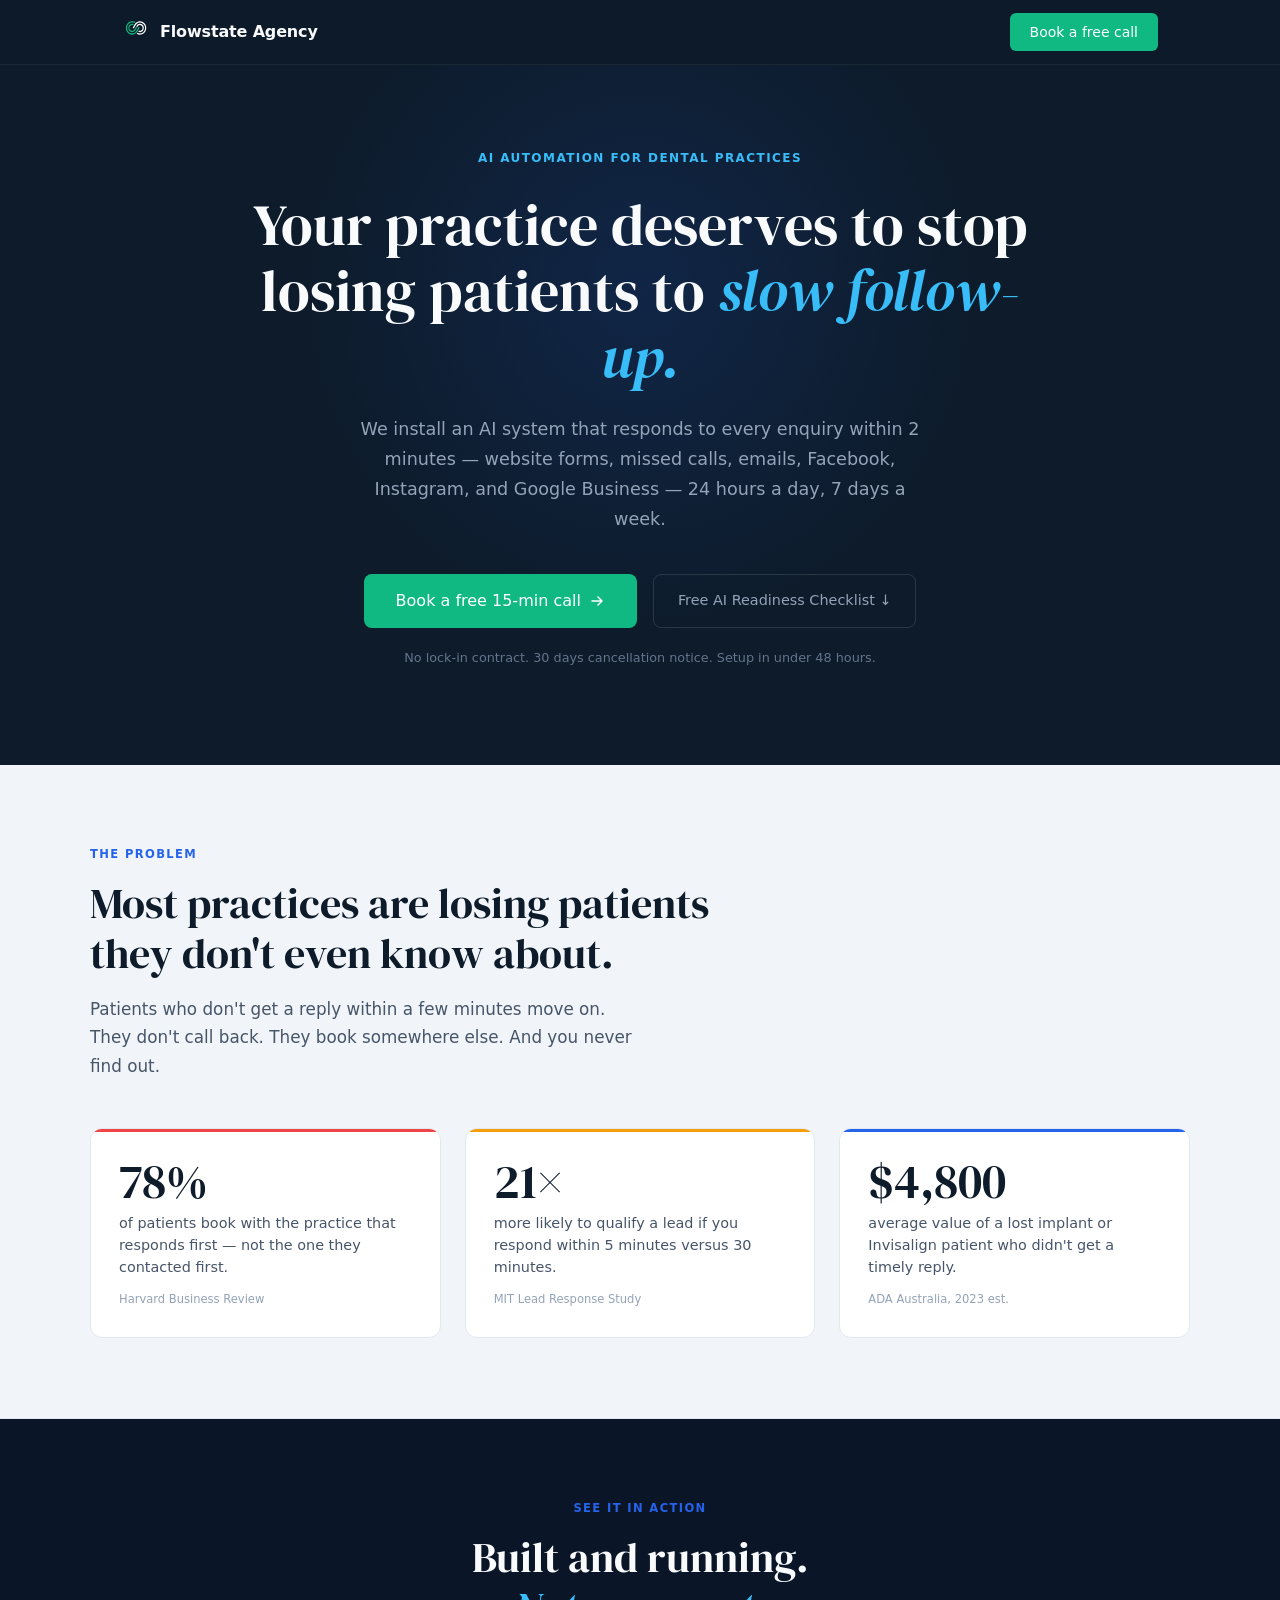
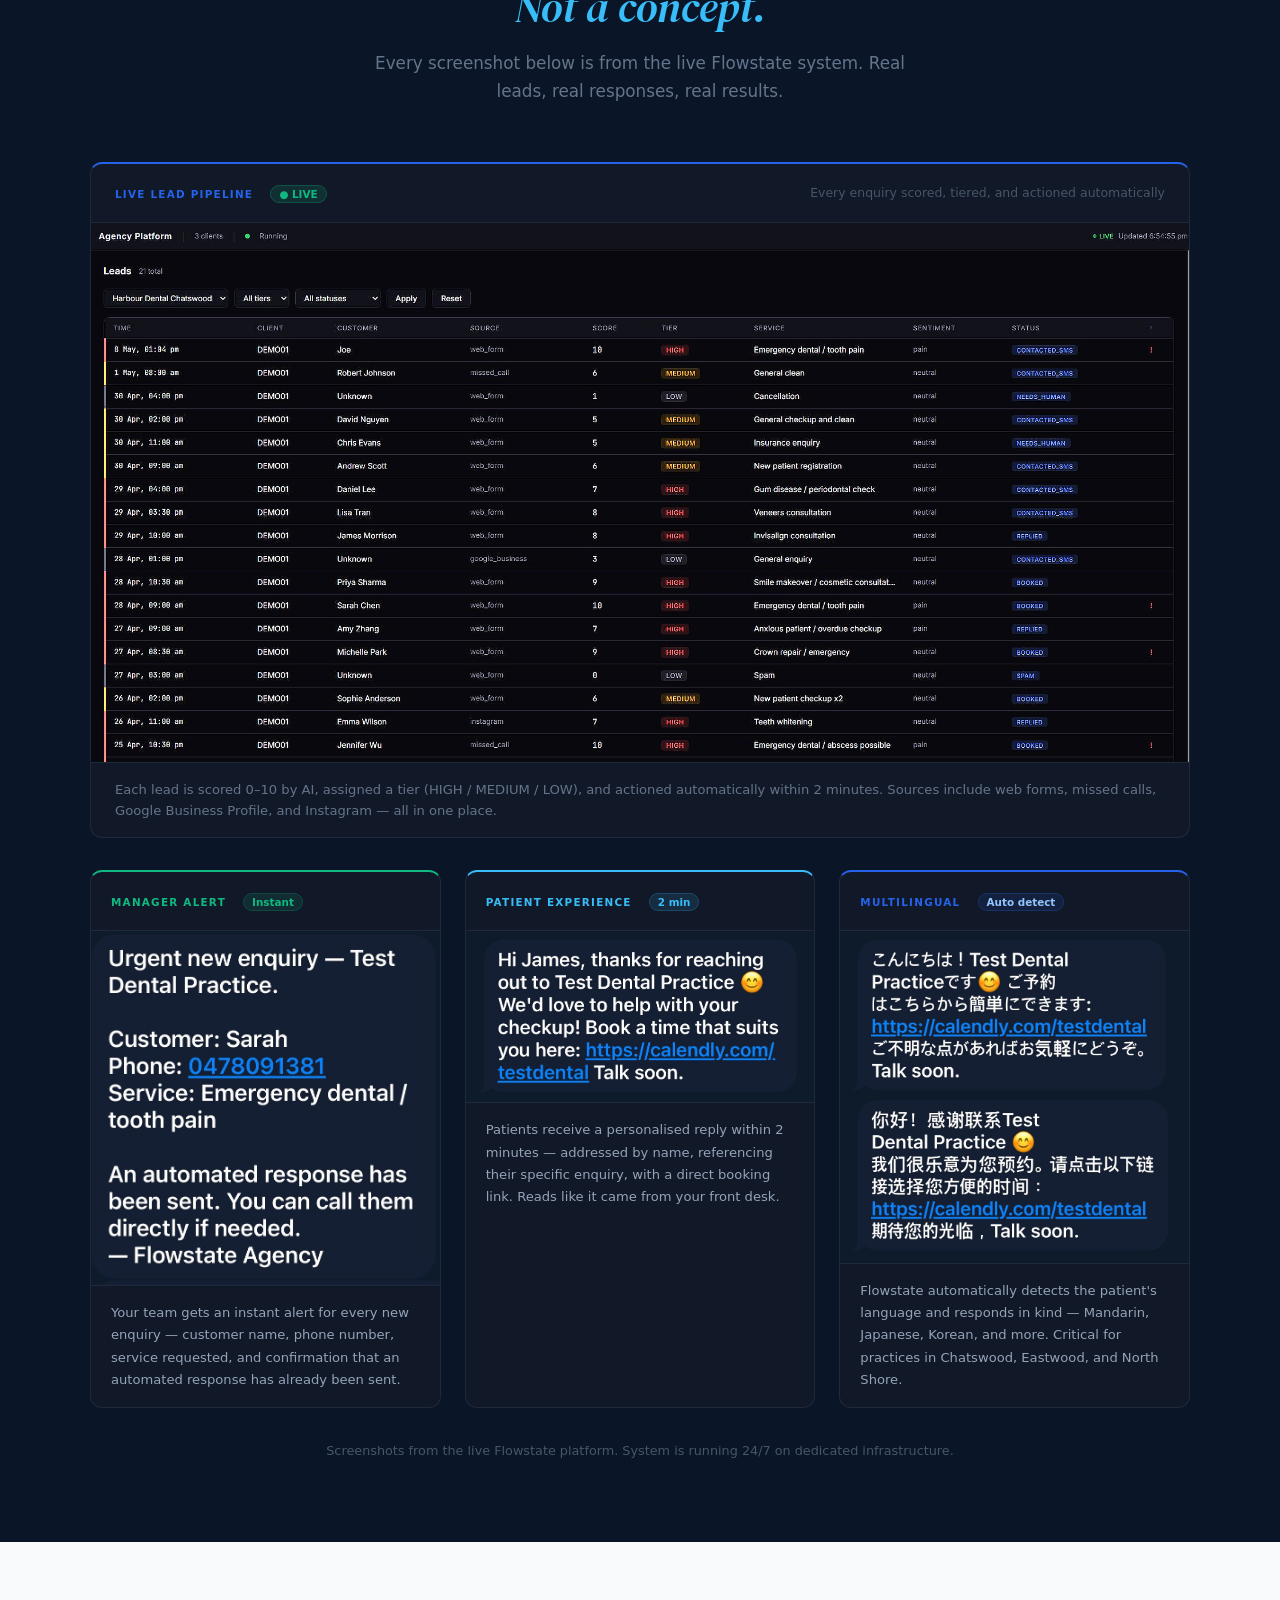
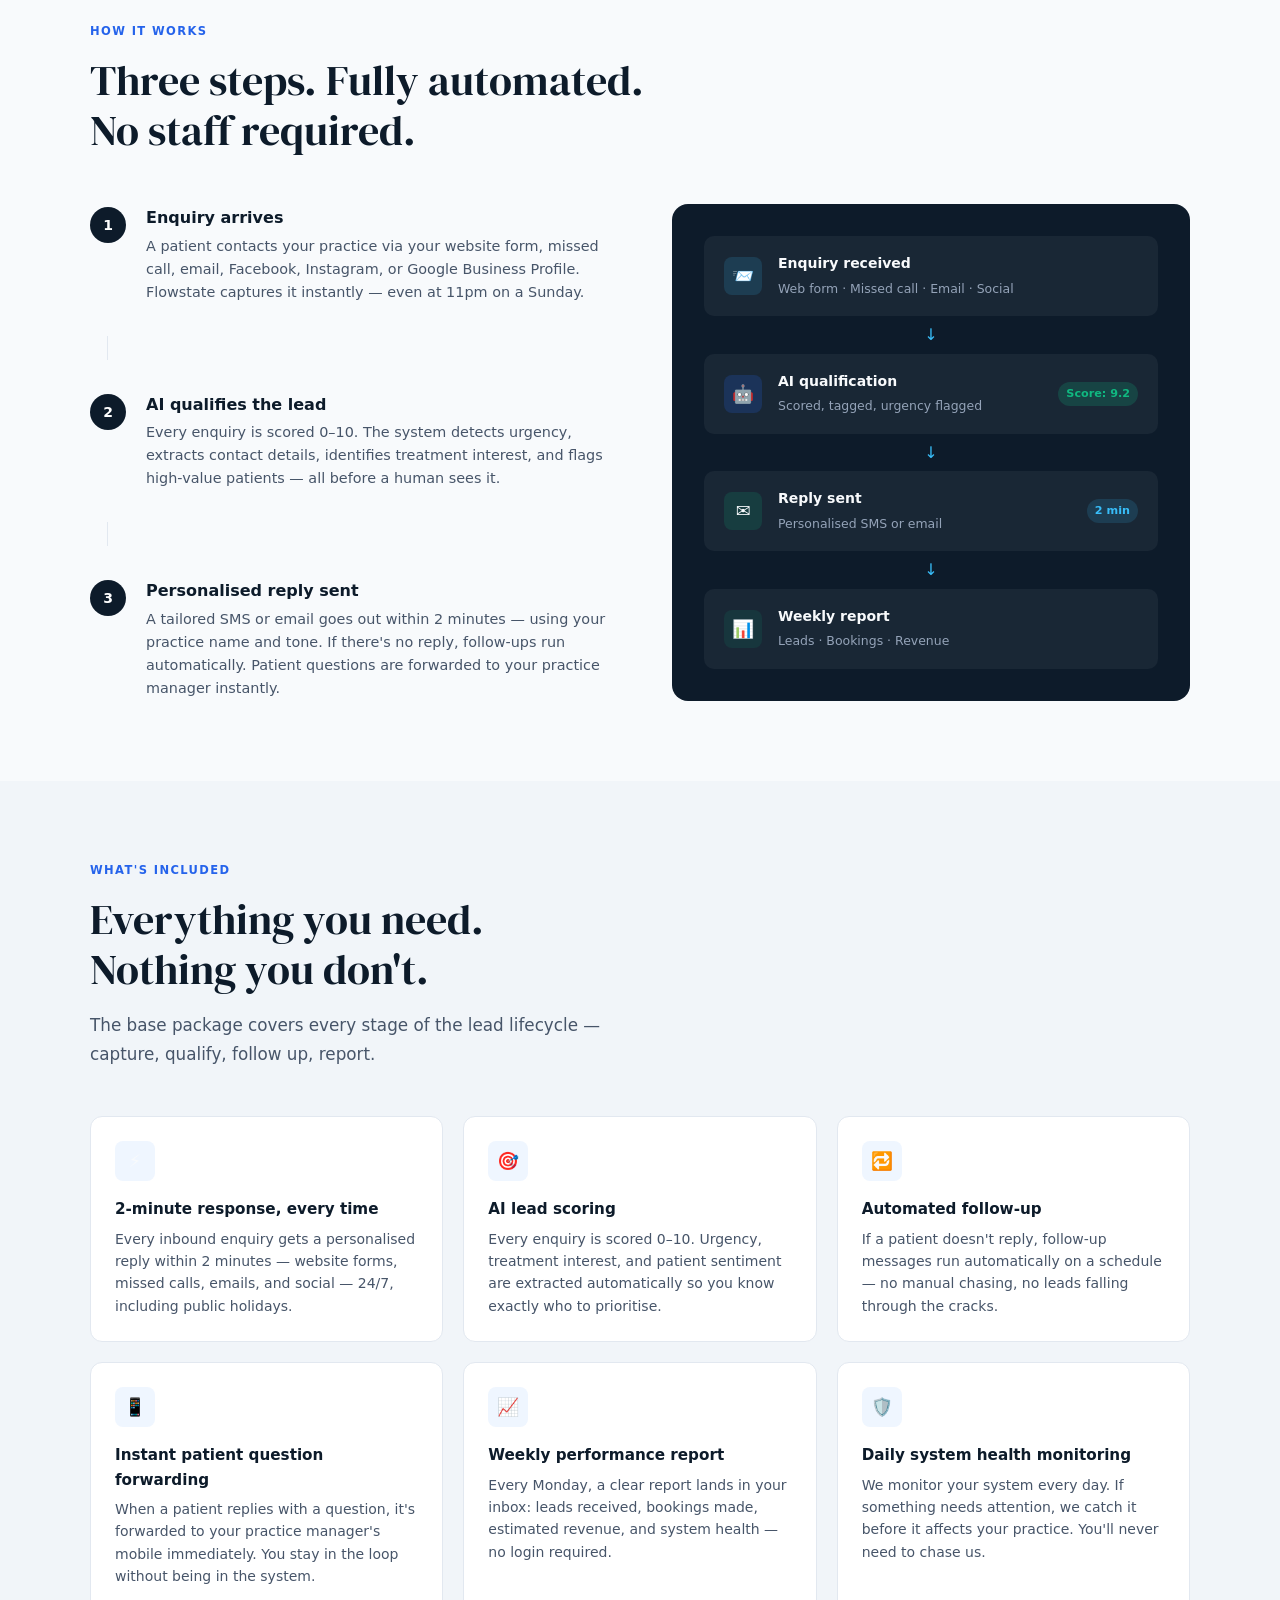
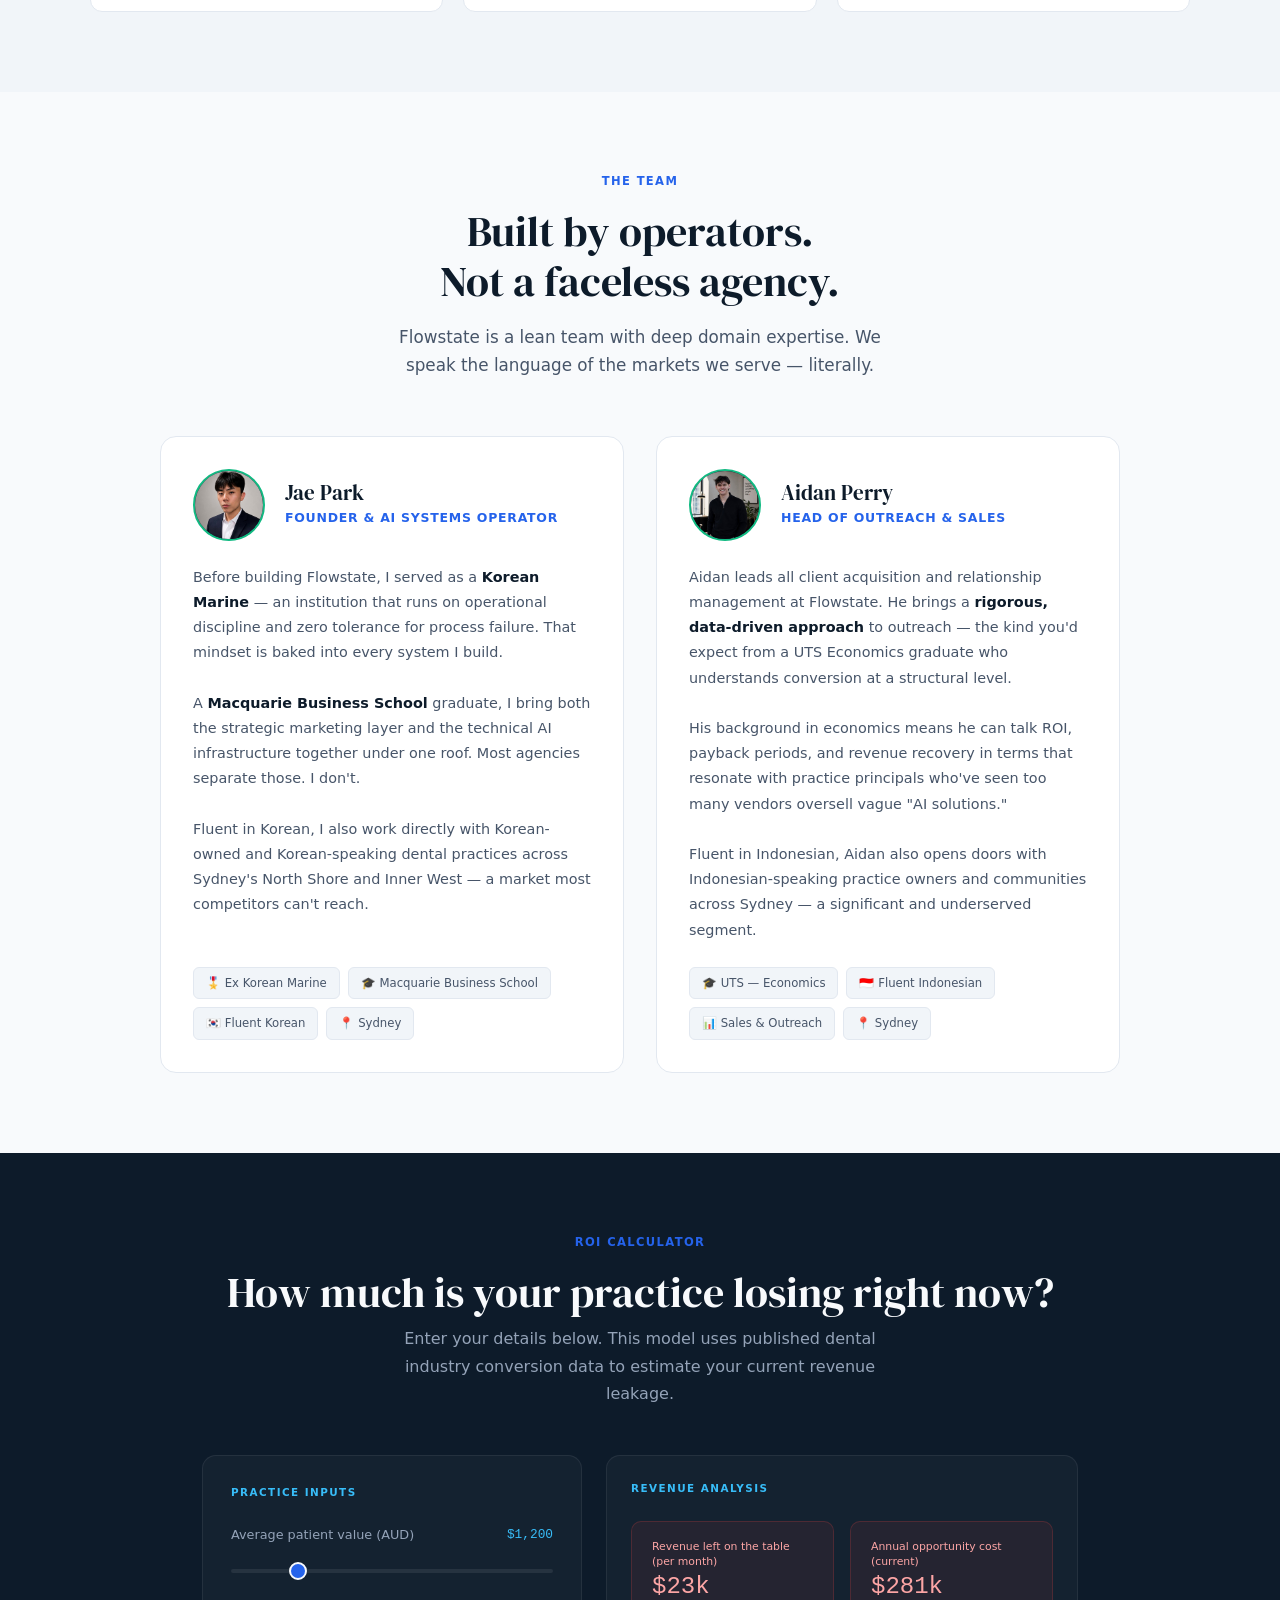
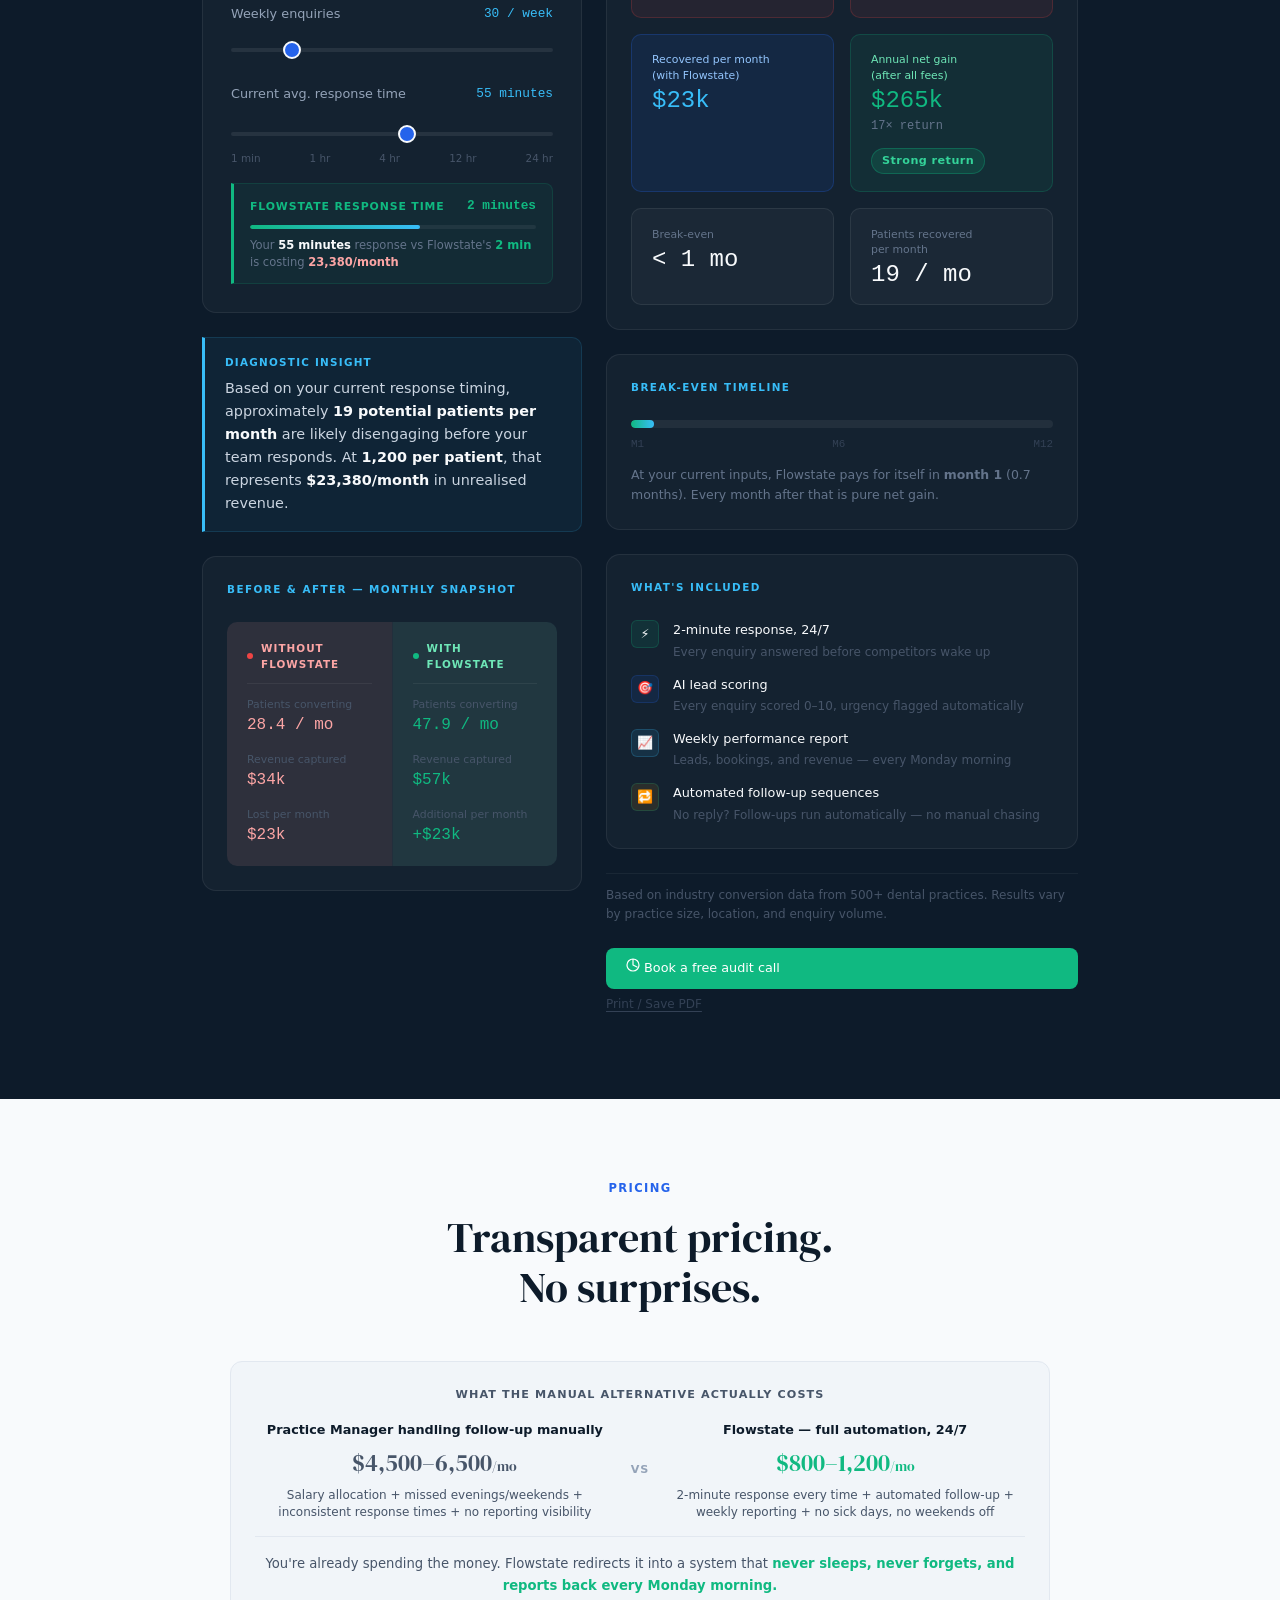
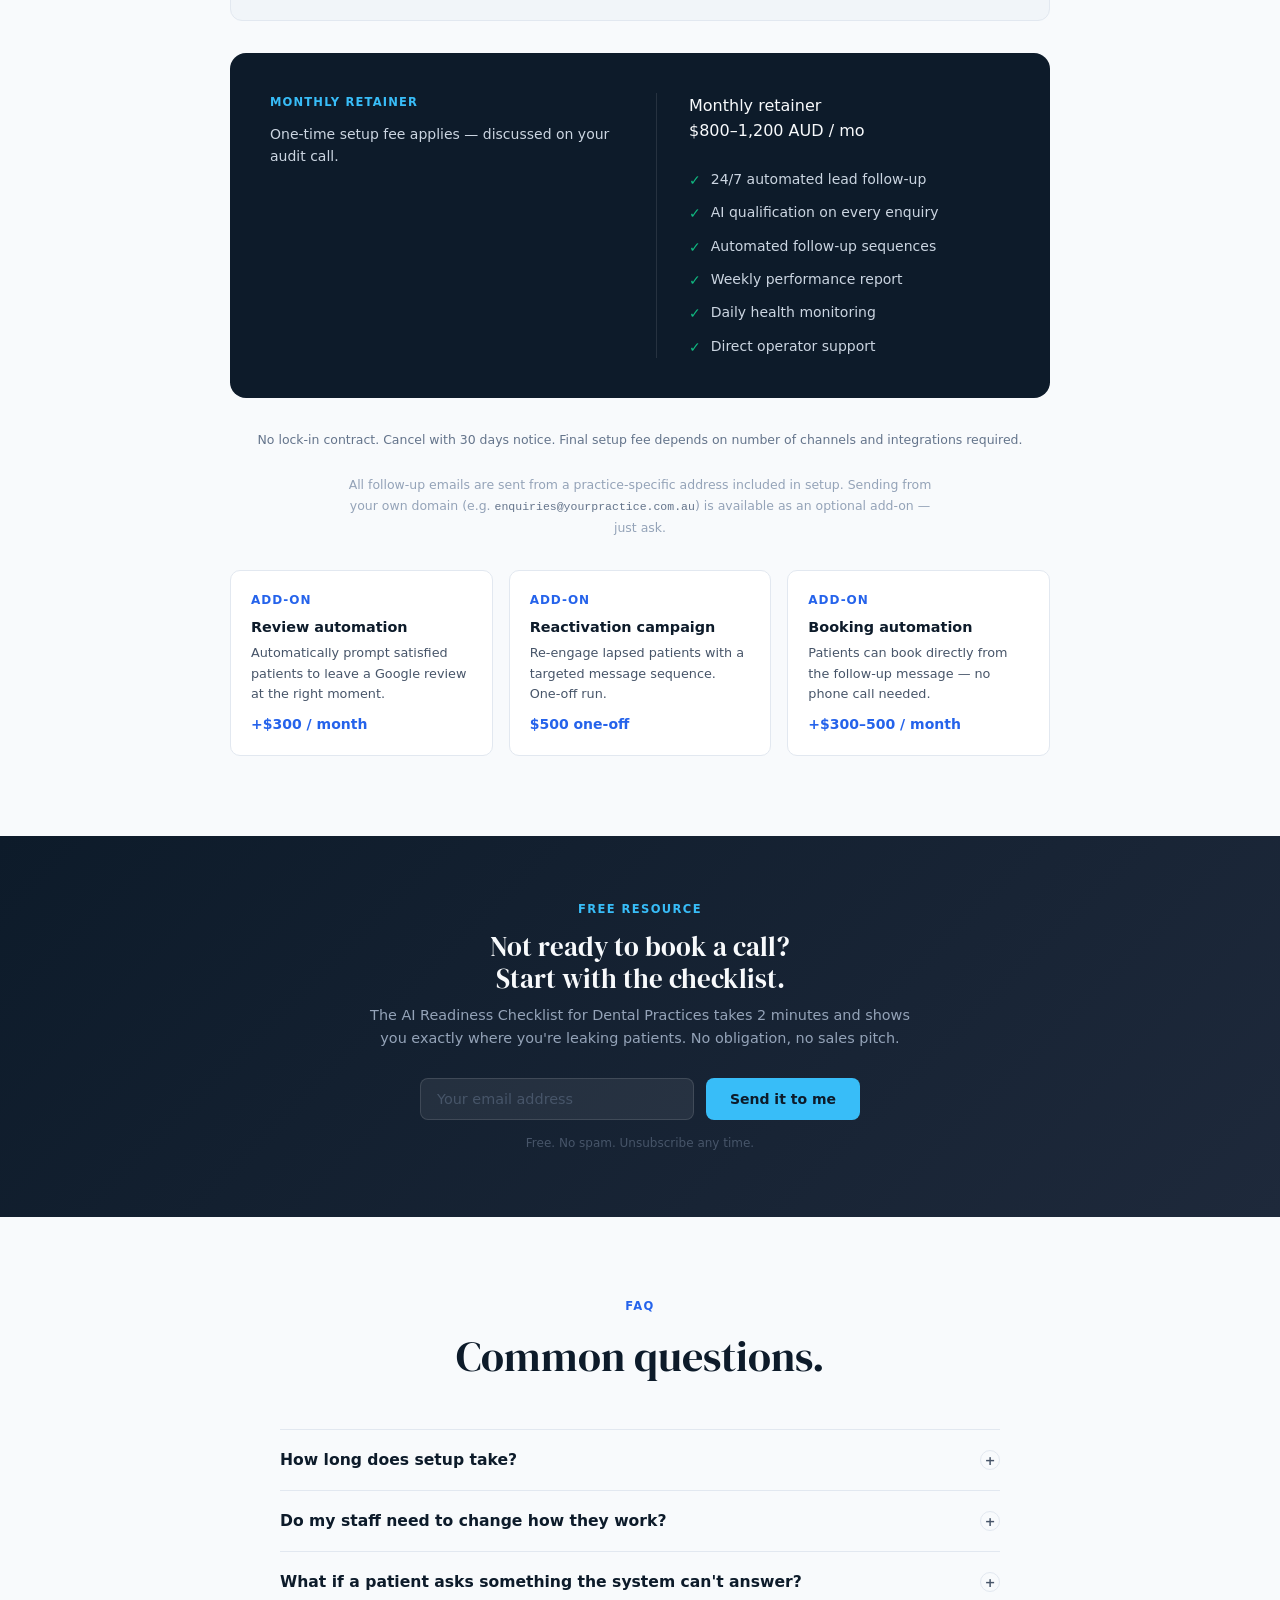
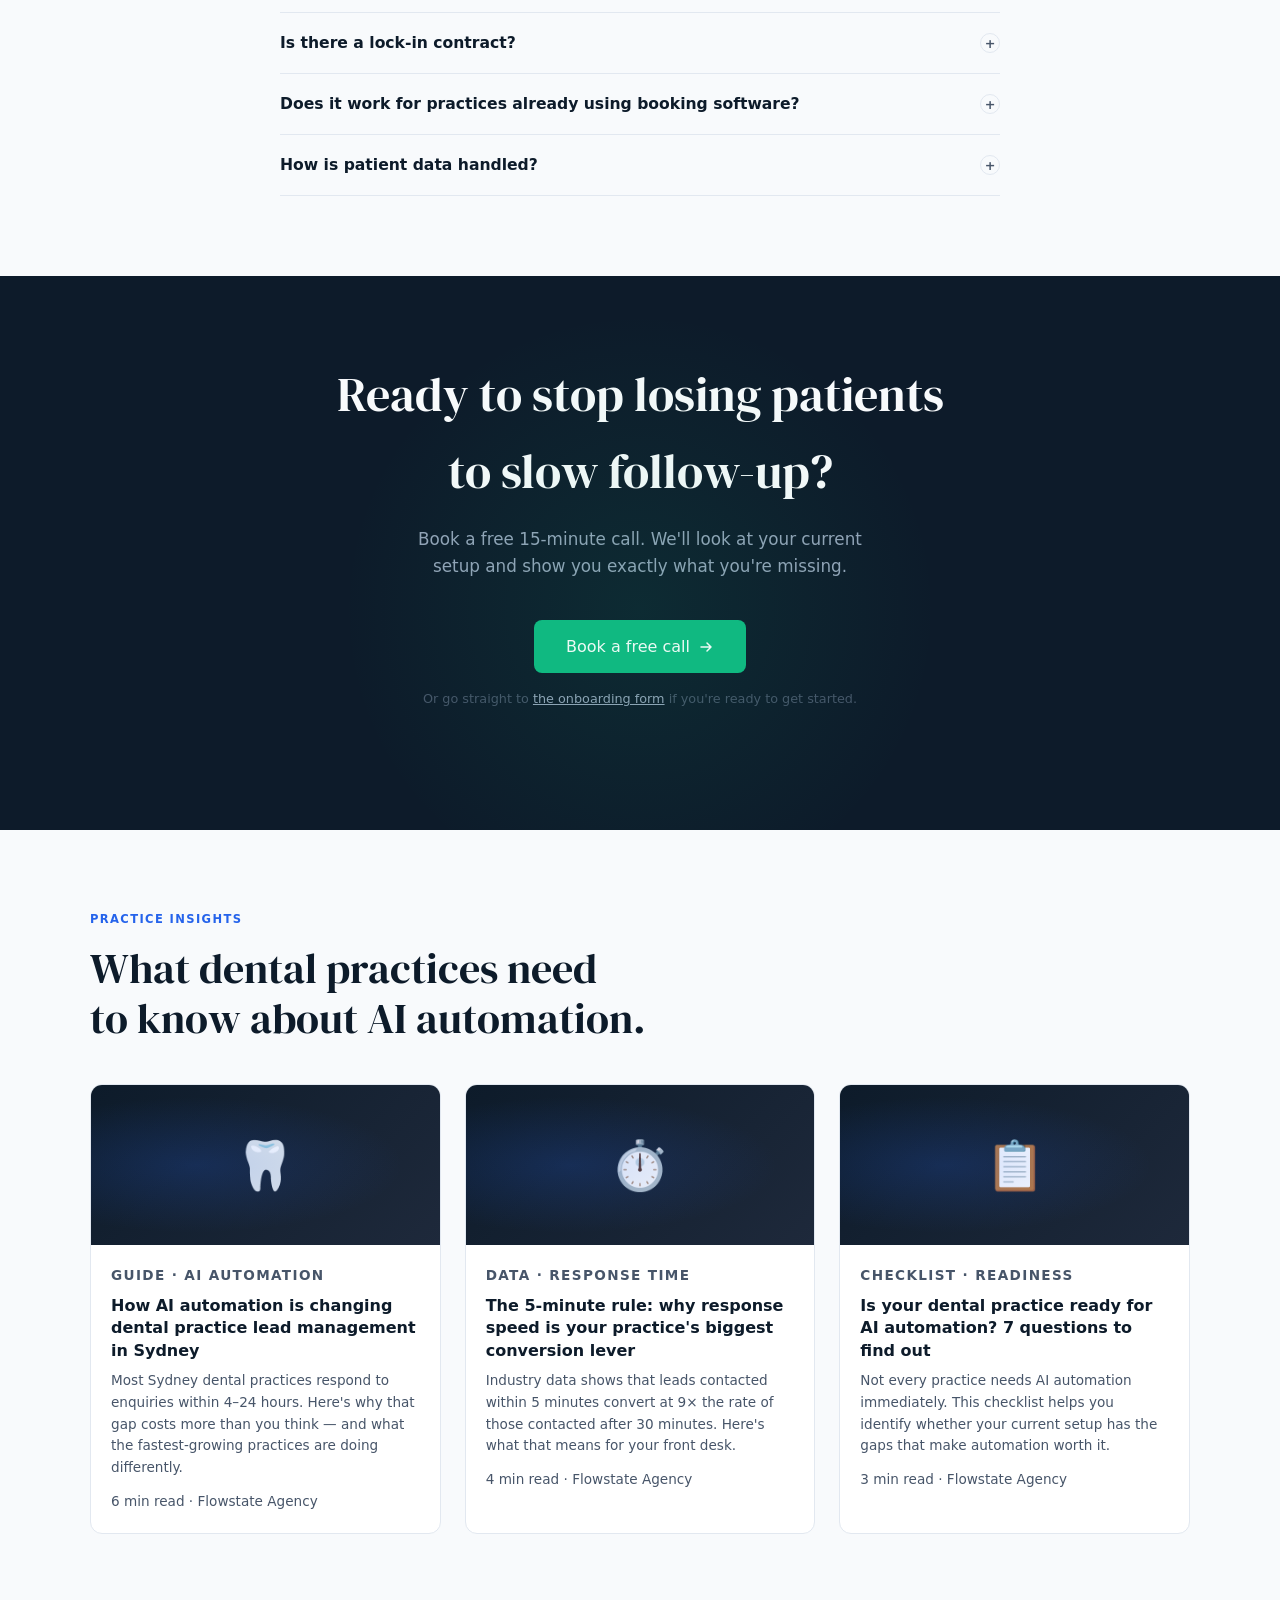
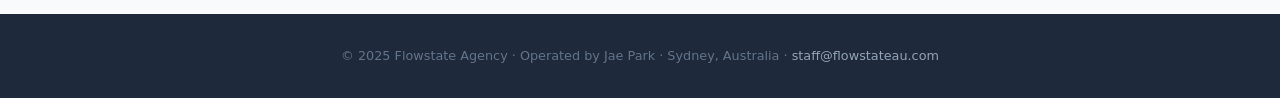
==== index.html @ 51ebc259 "Add files via upload" ====
<!DOCTYPE html>
<html lang="en">
<head>
<meta charset="UTF-8">
<meta name="viewport" content="width=device-width, initial-scale=1.0">
<title>Flowstate Agency — AI Automation for Dental Practices | Sydney</title>
<meta name="description" content="Flowstate automates lead follow-up for dental practices across Sydney. AI responds to enquiries within 2 minutes, qualifies leads, and books patients — 24/7. No staff required.">
<meta name="keywords" content="AI automation dental practice Sydney, dental lead follow-up automation, AI for dental practices Australia, patient enquiry automation Sydney">
<meta property="og:title" content="Flowstate Agency — AI Automation for Dental Practices">
<meta property="og:description" content="Stop losing patients to slow follow-up. Flowstate responds within 2 minutes, 24/7. Built for Sydney dental practices.">
<meta property="og:type" content="website">
<link rel="canonical" href="https://flowstateau.com/">
<link href="https://fonts.googleapis.com/css2?family=DM+Serif+Display:ital@0;1&family=DM+Sans:wght@300;400;500;600&display=swap" rel="stylesheet">
<style>
*,*::before,*::after{box-sizing:border-box;margin:0;padding:0}
:root{
  --navy:#0D1B2A;
  --blue:#2563EB;
  --sky:#38BDF8;
  --emerald:#10B981;
  --offwhite:#F8FAFC;
  --charcoal:#1E293B;
  --slate:#475569;
  --border:#E2E8F0;
  --serif:'DM Serif Display',Georgia,serif;
  --sans:'DM Sans',system-ui,sans-serif;
}
html{scroll-behavior:smooth}
body{font-family:var(--sans);color:var(--charcoal);background:var(--offwhite);line-height:1.6;-webkit-font-smoothing:antialiased}

/* NAV */
nav{position:fixed;top:0;left:0;right:0;z-index:100;background:rgba(13,27,42,0.96);backdrop-filter:blur(12px);border-bottom:1px solid rgba(255,255,255,0.06)}
.nav-inner{max-width:1100px;margin:0 auto;padding:0 2rem;height:64px;display:flex;align-items:center;justify-content:space-between}
.logo{display:flex;align-items:center;gap:10px;text-decoration:none}
.logo-mark svg{width:28px;height:28px}
.logo-text{font-family:var(--sans);font-weight:600;font-size:1rem;color:#F8FAFC;letter-spacing:-0.01em}
.nav-cta{background:var(--emerald);color:#fff;font-family:var(--sans);font-weight:500;font-size:0.875rem;padding:0.5rem 1.25rem;border-radius:6px;text-decoration:none;transition:background 0.2s}
.nav-cta:hover{background:#0ea271}

/* HERO */
.hero{background:var(--navy);padding:9rem 2rem 6rem;text-align:center;position:relative;overflow:hidden}
.hero::before{content:'';position:absolute;top:-60px;left:50%;transform:translateX(-50%);width:700px;height:700px;background:radial-gradient(ellipse at center,rgba(37,99,235,0.15) 0%,transparent 70%);pointer-events:none}
.hero-eyebrow{display:inline-block;font-size:0.75rem;font-weight:600;letter-spacing:0.12em;text-transform:uppercase;color:var(--sky);margin-bottom:1.5rem;opacity:0.9}
.hero h1{font-family:var(--serif);font-size:clamp(2.4rem,5vw,3.6rem);color:#F8FAFC;line-height:1.15;max-width:820px;margin:0 auto 1.5rem;font-weight:400}
.hero h1 em{font-style:italic;color:var(--sky)}
.hero-sub{font-size:1.1rem;color:#94A3B8;max-width:560px;margin:0 auto 2.5rem;font-weight:400;line-height:1.7}
.hero-cta-group{display:flex;gap:1rem;justify-content:center;flex-wrap:wrap}
.btn-primary{background:var(--emerald);color:#fff;font-family:var(--sans);font-weight:500;font-size:1rem;padding:0.875rem 2rem;border-radius:8px;text-decoration:none;transition:all 0.2s;display:inline-flex;align-items:center;gap:8px}
.btn-primary:hover{background:#0ea271;transform:translateY(-1px)}
.btn-ghost{background:transparent;color:#94A3B8;font-family:var(--sans);font-weight:400;font-size:0.9rem;padding:0.875rem 1.5rem;border-radius:8px;text-decoration:none;border:1px solid rgba(255,255,255,0.12);transition:all 0.2s}
.btn-ghost:hover{border-color:rgba(255,255,255,0.3);color:#F8FAFC}
.hero-note{margin-top:1.25rem;font-size:0.8rem;color:#64748B}

/* STATS / PROBLEM */
.problem{background:#F1F5F9;padding:5rem 2rem;border-bottom:1px solid var(--border)}
.section-inner{max-width:1100px;margin:0 auto}
.section-label{font-size:0.72rem;font-weight:600;letter-spacing:0.12em;text-transform:uppercase;color:var(--blue);margin-bottom:1rem}
.section-title{font-family:var(--serif);font-size:clamp(1.8rem,3.5vw,2.6rem);color:var(--navy);line-height:1.2;margin-bottom:1rem;font-weight:400}
.section-sub{font-size:1.05rem;color:var(--slate);max-width:560px;line-height:1.7}
.stats-grid{display:grid;grid-template-columns:repeat(auto-fit,minmax(220px,1fr));gap:1.5rem;margin-top:3rem}
.stat-card{background:#fff;border:1px solid var(--border);border-radius:12px;padding:1.75rem;position:relative;overflow:hidden}
.stat-card::before{content:'';position:absolute;top:0;left:0;right:0;height:3px}
.stat-card.red::before{background:#EF4444}
.stat-card.amber::before{background:#F59E0B}
.stat-card.blue::before{background:var(--blue)}
.stat-num{font-family:var(--serif);font-size:3rem;color:var(--navy);line-height:1;margin-bottom:0.5rem;font-weight:400}
.stat-label{font-size:0.9rem;color:var(--slate);line-height:1.5}
.stat-source{font-size:0.72rem;color:#94A3B8;margin-top:0.75rem}

/* HOW IT WORKS */
.how{padding:5rem 2rem;background:var(--offwhite)}
.how-grid{display:grid;grid-template-columns:1fr 1fr;gap:4rem;align-items:center;margin-top:3rem}
@media(max-width:768px){.how-grid{grid-template-columns:1fr}}
.steps{display:flex;flex-direction:column;gap:2rem}
.step{display:flex;gap:1.25rem;align-items:flex-start}
.step-num{width:36px;height:36px;border-radius:50%;background:var(--navy);color:#fff;font-weight:600;font-size:0.875rem;display:flex;align-items:center;justify-content:center;flex-shrink:0;margin-top:2px}
.step-body h3{font-weight:600;font-size:1rem;color:var(--navy);margin-bottom:0.25rem}
.step-body p{font-size:0.9rem;color:var(--slate);line-height:1.6}
.step-connector{width:1px;height:24px;background:var(--border);margin-left:17px}
.flow-visual{background:var(--navy);border-radius:16px;padding:2rem;display:flex;flex-direction:column;gap:0}
.flow-item{display:flex;align-items:center;gap:1rem;padding:1rem 1.25rem;border-radius:10px;background:rgba(255,255,255,0.05)}
.flow-item+.flow-item{margin-top:0}
.flow-arrow{display:flex;justify-content:center;padding:0.375rem 0;color:#38BDF8;font-size:1rem}
.flow-icon{width:38px;height:38px;border-radius:8px;display:flex;align-items:center;justify-content:center;flex-shrink:0;font-size:1.1rem}
.flow-icon.green{background:rgba(16,185,129,0.15)}
.flow-icon.blue{background:rgba(37,99,235,0.2)}
.flow-icon.sky{background:rgba(56,189,248,0.15)}
.flow-icon.amber{background:rgba(16,185,129,0.1)}
.flow-text{flex:1}
.flow-text strong{display:block;font-size:0.875rem;font-weight:600;color:#F8FAFC}
.flow-text span{font-size:0.78rem;color:#94A3B8}
.flow-badge{font-size:0.7rem;font-weight:600;padding:3px 8px;border-radius:20px;background:rgba(16,185,129,0.2);color:#10B981;white-space:nowrap}

/* INCLUDED */
.included{padding:5rem 2rem;background:#F1F5F9}
.features-grid{display:grid;grid-template-columns:repeat(auto-fit,minmax(280px,1fr));gap:1.25rem;margin-top:3rem}
.feature-card{background:#fff;border:1px solid var(--border);border-radius:12px;padding:1.5rem}
.feature-icon{width:40px;height:40px;border-radius:8px;background:#EFF6FF;display:flex;align-items:center;justify-content:center;margin-bottom:1rem;font-size:1.1rem}
.feature-card h3{font-weight:600;font-size:0.95rem;color:var(--navy);margin-bottom:0.375rem}
.feature-card p{font-size:0.875rem;color:var(--slate);line-height:1.6}

/* PRICING */
.pricing{padding:5rem 2rem;background:var(--offwhite)}
.pricing-wrap{max-width:820px;margin:3rem auto 0}
.pricing-card{background:var(--navy);border-radius:16px;padding:2.5rem;display:grid;grid-template-columns:1fr 1fr;gap:2rem;align-items:start}
@media(max-width:640px){.pricing-card{grid-template-columns:1fr}}
.price-main .label{font-size:0.72rem;font-weight:600;letter-spacing:0.1em;text-transform:uppercase;color:var(--sky);margin-bottom:0.75rem}
.price-main .amount{font-family:var(--serif);font-size:2.8rem;color:#F8FAFC;line-height:1;font-weight:400}
.price-main .amount span{font-family:var(--sans);font-size:1rem;color:#94A3B8;font-weight:400}
.price-main .desc{font-size:0.875rem;color:#94A3B8;margin-top:0.75rem;line-height:1.6}
.price-retainer{border-left:1px solid rgba(255,255,255,0.1);padding-left:2rem;color:#F8FAFC}
@media(max-width:640px){.price-retainer{border-left:none;border-top:1px solid rgba(255,255,255,0.1);padding-left:0;padding-top:1.5rem}}
.price-list{list-style:none;margin-top:1.5rem;display:flex;flex-direction:column;gap:0.625rem}
.price-list li{font-size:0.875rem;color:#CBD5E1;display:flex;align-items:flex-start;gap:0.625rem}
.price-list li::before{content:'✓';color:var(--emerald);font-weight:600;flex-shrink:0;margin-top:1px}
.price-note{font-size:0.78rem;color:#64748B;margin-top:2rem;text-align:center}
.upsells{margin-top:2rem;display:grid;grid-template-columns:repeat(auto-fit,minmax(200px,1fr));gap:1rem}
.upsell-card{background:#fff;border:1px solid var(--border);border-radius:10px;padding:1.25rem}
.upsell-card .upsell-label{font-size:0.75rem;font-weight:600;color:var(--blue);text-transform:uppercase;letter-spacing:0.08em;margin-bottom:0.375rem}
.upsell-card h4{font-size:0.9rem;font-weight:600;color:var(--navy);margin-bottom:0.25rem}
.upsell-card p{font-size:0.8rem;color:var(--slate)}
.upsell-card .upsell-price{font-weight:600;color:var(--blue);font-size:0.875rem;margin-top:0.5rem}

/* SOCIAL PROOF */
.proof{padding:5rem 2rem;background:#F1F5F9;text-align:center}
.proof-placeholder{max-width:640px;margin:2rem auto 0;background:#fff;border:2px dashed var(--border);border-radius:12px;padding:2.5rem;color:#94A3B8}
.proof-placeholder p{font-size:0.9rem}

/* FAQ */
.faq{padding:5rem 2rem;background:var(--offwhite)}
.faq-list{max-width:720px;margin:3rem auto 0;display:flex;flex-direction:column;gap:0}
.faq-item{border-bottom:1px solid var(--border)}
.faq-item:first-child{border-top:1px solid var(--border)}
.faq-q{width:100%;background:none;border:none;text-align:left;padding:1.25rem 0;font-family:var(--sans);font-size:0.975rem;font-weight:600;color:var(--navy);cursor:pointer;display:flex;justify-content:space-between;align-items:center;gap:1rem}
.faq-q .icon{flex-shrink:0;width:20px;height:20px;border-radius:50%;border:1.5px solid var(--border);display:flex;align-items:center;justify-content:center;font-size:0.8rem;color:var(--slate);transition:transform 0.2s}
.faq-item.open .faq-q .icon{transform:rotate(45deg)}
.faq-a{display:none;padding-bottom:1.25rem;font-size:0.9rem;color:var(--slate);line-height:1.7;max-width:640px}
.faq-item.open .faq-a{display:block}

/* FINAL CTA */
.final-cta{background:var(--navy);padding:5rem 2rem;text-align:center;position:relative;overflow:hidden}
.final-cta::before{content:'';position:absolute;bottom:-80px;left:50%;transform:translateX(-50%);width:600px;height:600px;background:radial-gradient(ellipse,rgba(16,185,129,0.1) 0%,transparent 70%);pointer-events:none}
.final-cta h2{font-family:var(--serif);font-size:clamp(2rem,4vw,3rem);color:#F8FAFC;margin-bottom:1rem;font-weight:400}
.final-cta p{color:#94A3B8;font-size:1.05rem;margin-bottom:2.5rem;max-width:480px;margin-left:auto;margin-right:auto}

/* FOOTER */
footer{background:var(--charcoal);padding:2rem;text-align:center}
footer p{font-size:0.8rem;color:#64748B}
footer a{color:#94A3B8;text-decoration:none}

/* UTIL */
.text-center{text-align:center}
.mt-2{margin-top:2rem}

/* LEAD MAGNET MODAL */
.modal-overlay{display:none;position:fixed;inset:0;background:rgba(0,0,0,0.7);z-index:999;align-items:center;justify-content:center;padding:1.5rem}
.modal-overlay.open{display:flex}
.modal-box{background:var(--navy);border:1px solid rgba(255,255,255,0.1);border-radius:16px;max-width:480px;width:100%;padding:2.5rem;position:relative;animation:modalIn 0.3s cubic-bezier(0.22,1,0.36,1)}
@keyframes modalIn{from{opacity:0;transform:translateY(20px) scale(0.97)}to{opacity:1;transform:translateY(0) scale(1)}}
.modal-close{position:absolute;top:1rem;right:1rem;background:rgba(255,255,255,0.08);border:none;color:#94A3B8;width:30px;height:30px;border-radius:50%;cursor:pointer;font-size:1rem;display:flex;align-items:center;justify-content:center;transition:background 0.2s}
.modal-close:hover{background:rgba(255,255,255,0.15);color:#F8FAFC}
.modal-eyebrow{font-size:0.7rem;font-weight:600;letter-spacing:0.12em;text-transform:uppercase;color:var(--emerald);margin-bottom:0.75rem}
.modal-title{font-family:var(--serif);font-size:1.6rem;color:#F8FAFC;line-height:1.2;margin-bottom:0.75rem;font-weight:400}
.modal-sub{font-size:0.9rem;color:#94A3B8;line-height:1.6;margin-bottom:1.5rem}
.modal-checklist{list-style:none;margin-bottom:1.75rem;display:flex;flex-direction:column;gap:0.5rem}
.modal-checklist li{font-size:0.875rem;color:#CBD5E1;display:flex;gap:0.625rem;align-items:flex-start}
.modal-checklist li::before{content:'✓';color:var(--emerald);font-weight:700;flex-shrink:0;margin-top:1px}
.modal-input-row{display:flex;gap:0.75rem;flex-wrap:wrap}
.modal-input{flex:1;min-width:180px;background:rgba(255,255,255,0.06);border:1px solid rgba(255,255,255,0.12);border-radius:8px;padding:0.75rem 1rem;color:#F8FAFC;font-family:var(--sans);font-size:0.9rem;outline:none;transition:border-color 0.2s}
.modal-input:focus{border-color:var(--emerald)}
.modal-input::placeholder{color:#475569}
.modal-submit{background:var(--emerald);color:#fff;border:none;border-radius:8px;padding:0.75rem 1.5rem;font-family:var(--sans);font-weight:600;font-size:0.875rem;cursor:pointer;transition:background 0.2s;white-space:nowrap}
.modal-submit:hover{background:#0ea271}
.modal-note{font-size:0.75rem;color:#475569;margin-top:0.875rem;text-align:center}
.modal-success{display:none;text-align:center;padding:1rem 0}
.modal-success h3{font-family:var(--serif);font-size:1.4rem;color:#F8FAFC;margin-bottom:0.5rem;font-weight:400}
.modal-success p{font-size:0.875rem;color:#94A3B8}

/* FOUNDER SECTION */
.founder{padding:5rem 2rem;background:var(--offwhite)}
.founder-header{text-align:center;margin-bottom:3.5rem}
.team-grid{max-width:960px;margin:0 auto;display:grid;grid-template-columns:1fr 1fr;gap:2rem}
@media(max-width:700px){.team-grid{grid-template-columns:1fr}}
.team-card{background:#fff;border:1px solid var(--border);border-radius:16px;padding:2rem;display:flex;flex-direction:column;gap:0}
.team-card-top{display:flex;align-items:center;gap:1.25rem;margin-bottom:1.5rem}
.founder-photo-placeholder{width:72px;height:72px;border-radius:50%;background:linear-gradient(135deg,#1E293B 0%,#0D1B2A 100%);border:2px solid var(--emerald);display:flex;align-items:center;justify-content:center;font-size:1.8rem;flex-shrink:0}
.team-card-meta{}
.founder-name{font-family:var(--serif);font-size:1.3rem;color:var(--navy);margin-bottom:0.2rem;font-weight:400;line-height:1.1}
.founder-role{font-size:0.78rem;color:var(--blue);font-weight:600;text-transform:uppercase;letter-spacing:0.06em}
.founder-story{font-size:0.9rem;color:var(--slate);line-height:1.75;margin-bottom:1.5rem;flex:1}
.founder-story strong{color:var(--navy);font-weight:600}
.founder-credentials{display:flex;gap:0.5rem;flex-wrap:wrap}
.founder-cred{background:#F1F5F9;border:1px solid var(--border);border-radius:6px;padding:0.375rem 0.75rem;font-size:0.73rem;color:var(--slate);font-weight:500}
.founder-label{font-size:0.72rem;font-weight:600;letter-spacing:0.12em;text-transform:uppercase;color:var(--blue);margin-bottom:0.75rem}

/* EMAIL NURTURE STRIP */
.nurture{padding:4rem 2rem;background:linear-gradient(135deg,#0D1B2A 0%,#1E293B 100%);text-align:center}
.nurture-inner{max-width:560px;margin:0 auto}
.nurture-eyebrow{font-size:0.72rem;font-weight:600;letter-spacing:0.12em;text-transform:uppercase;color:var(--sky);margin-bottom:0.75rem}
.nurture-title{font-family:var(--serif);font-size:1.7rem;color:#F8FAFC;line-height:1.2;margin-bottom:0.5rem;font-weight:400}
.nurture-sub{font-size:0.9rem;color:#94A3B8;margin-bottom:1.75rem;line-height:1.6}
.nurture-form{display:flex;gap:0.75rem;max-width:440px;margin:0 auto;flex-wrap:wrap}
.nurture-input{flex:1;min-width:200px;background:rgba(255,255,255,0.07);border:1px solid rgba(255,255,255,0.12);border-radius:8px;padding:0.75rem 1rem;color:#F8FAFC;font-family:var(--sans);font-size:0.9rem;outline:none;transition:border-color 0.2s}
.nurture-input:focus{border-color:var(--sky)}
.nurture-input::placeholder{color:#475569}
.nurture-submit{background:var(--sky);color:var(--navy);border:none;border-radius:8px;padding:0.75rem 1.5rem;font-family:var(--sans);font-weight:700;font-size:0.875rem;cursor:pointer;transition:all 0.2s;white-space:nowrap}
.nurture-submit:hover{background:#7DD3FC;transform:translateY(-1px)}
.nurture-note{font-size:0.75rem;color:#475569;margin-top:0.875rem}

/* PRICING COMPARISON */
.pricing-compare{background:#F1F5F9;border:1px solid var(--border);border-radius:12px;padding:1.5rem;margin-bottom:2rem;max-width:820px;margin-left:auto;margin-right:auto}
.compare-title{font-size:0.7rem;font-weight:600;letter-spacing:0.1em;text-transform:uppercase;color:var(--slate);margin-bottom:1rem;text-align:center}
.compare-grid{display:grid;grid-template-columns:1fr auto 1fr;gap:1rem;align-items:center;text-align:center}
.compare-item h4{font-size:0.8rem;font-weight:600;color:var(--navy);margin-bottom:0.25rem}
.compare-item .compare-amount{font-family:var(--serif);font-size:1.5rem;color:var(--slate);font-weight:400}
.compare-item.flowstate .compare-amount{color:var(--emerald)}
.compare-vs{font-size:0.7rem;font-weight:700;color:#94A3B8;letter-spacing:0.08em}
.compare-item p{font-size:0.75rem;color:var(--slate);line-height:1.4;margin-top:0.25rem}
.compare-savings{text-align:center;margin-top:1rem;font-size:0.825rem;color:var(--slate);padding-top:1rem;border-top:1px solid var(--border)}
.compare-savings strong{color:var(--emerald);font-weight:700}

/* SEO INSIGHTS SECTION */
.insights{padding:5rem 2rem;background:var(--offwhite)}
.insights-grid{display:grid;grid-template-columns:repeat(auto-fit,minmax(300px,1fr));gap:1.5rem;margin-top:2.5rem}
.insight-card{background:#fff;border:1px solid var(--border);border-radius:12px;overflow:hidden;text-decoration:none;display:block;transition:transform 0.2s,box-shadow 0.2s}
.insight-card:hover{transform:translateY(-2px);box-shadow:0 8px 24px rgba(0,0,0,0.08)}
.insight-img{background:linear-gradient(135deg,var(--navy),var(--charcoal));height:160px;display:flex;align-items:center;justify-content:center;font-size:3rem;position:relative;overflow:hidden}
.insight-img::after{content:'';position:absolute;inset:0;background:radial-gradient(ellipse at 30% 50%,rgba(37,99,235,0.2) 0%,transparent 60%)}
.insight-body{padding:1.25rem}
.insight-tag{font-size:0.68rem;font-weight:600;letter-spacing:0.1em;text-transform:uppercase;color:var(--blue);margin-bottom:0.5rem}
.insight-card h3{font-size:1rem;font-weight:600;color:var(--navy);line-height:1.4;margin-bottom:0.5rem}
.insight-card p{font-size:0.85rem;color:var(--slate);line-height:1.6}
.insight-meta{font-size:0.75rem;color:#94A3B8;margin-top:0.75rem}

@media(max-width:640px){
  /* NAV */
  .nav-inner{padding:0 1rem}
  .nav-cta{display:none}

  /* HERO */
  .hero{padding:7rem 1.25rem 3.5rem}
  .hero h1{font-size:2rem;line-height:1.2}
  .hero-sub{font-size:0.95rem;margin-bottom:2rem}
  .hero-cta-group{flex-direction:column;align-items:stretch;gap:0.75rem}
  .btn-primary{justify-content:center;font-size:0.95rem;padding:0.875rem 1.5rem}
  .btn-ghost{text-align:center;font-size:0.85rem;padding:0.75rem 1.25rem}
  .hero-note{font-size:0.75rem}

  /* SECTIONS */
  .problem,.how,.included,.pricing,.proof,.faq,.final-cta,
  .founder,.nurture,.insights{padding:3rem 1.25rem}

  /* STATS */
  .stats-grid{grid-template-columns:1fr;gap:1rem;margin-top:2rem}
  .stat-card{padding:1.25rem}
  .stat-num{font-size:2.2rem}
  .stat-label{font-size:0.82rem}

  /* HOW IT WORKS */
  .how-grid{grid-template-columns:1fr;gap:2rem;margin-top:2rem}
  .flow-visual{padding:1.25rem}
  .flow-item{padding:0.75rem 1rem}
  .flow-text strong{font-size:0.82rem}
  .flow-text span{font-size:0.72rem}

  /* FEATURES */
  .features-grid{grid-template-columns:1fr;gap:1rem;margin-top:2rem}

  /* PRICING */
  .pricing-card{grid-template-columns:1fr;padding:1.5rem;gap:1.5rem}
  .price-retainer{border-left:none;border-top:1px solid rgba(255,255,255,0.1);padding-left:0;padding-top:1.5rem}
  .price-main .amount{font-size:2.2rem}
  .upsells{grid-template-columns:1fr}
  .pricing-compare{padding:1.25rem}
  .compare-grid{grid-template-columns:1fr;gap:1rem}
  .compare-vs{display:none}
  .compare-item{padding:1rem;background:#fff;border:1px solid var(--border);border-radius:8px}
  .compare-item h4{font-size:0.82rem}
  .compare-item .compare-amount{font-size:1.3rem}

  /* SECTION TITLES */
  .section-title{font-size:1.65rem}
  .section-sub{font-size:0.95rem}

  /* TEAM */
  .team-grid{grid-template-columns:1fr;gap:1.25rem}
  .team-card{padding:1.5rem}
  .founder-photo-placeholder{width:56px;height:56px;font-size:1.4rem}
  .founder-name{font-size:1.15rem}
  .founder-story{font-size:0.875rem}
  .founder-credentials{gap:0.375rem}
  .founder-cred{font-size:0.7rem;padding:0.3rem 0.6rem}

  /* MODAL */
  .modal-box{padding:1.75rem}
  .modal-title{font-size:1.35rem}
  .modal-input-row{flex-direction:column}
  .modal-submit{width:100%}

  /* NURTURE */
  .nurture-form{flex-direction:column}
  .nurture-submit{width:100%}
  .nurture-title{font-size:1.4rem}

  /* INSIGHTS */
  .insights-grid{grid-template-columns:1fr;gap:1.25rem;margin-top:2rem}
  .insight-img{height:130px}

  /* FAQ */
  .faq-q{font-size:0.9rem}

  /* FINAL CTA */
  .final-cta h2{font-size:1.7rem}

  /* FOOTER */
  footer{padding:1.5rem 1.25rem}
  footer p{font-size:0.75rem;line-height:1.6}
}

/* TABLET */
@media(min-width:641px) and (max-width:900px){
  .hero h1{font-size:2.4rem}
  .stats-grid{grid-template-columns:repeat(2,1fr)}
  .team-grid{grid-template-columns:1fr 1fr}
  .insights-grid{grid-template-columns:1fr 1fr}
  .features-grid{grid-template-columns:repeat(2,1fr)}
}


/* HERO LOAD ANIMATION */
@keyframes heroFadeUp {
  from { opacity: 0; transform: translateY(20px); }
  to   { opacity: 1; transform: translateY(0); }
}
.hero-fade {
  opacity: 0;
  animation: heroFadeUp 0.8s cubic-bezier(0.22,1,0.36,1) forwards;
}

/* SCROLL ANIMATIONS */
.fade-up {
  opacity: 0;
  transform: translateY(32px);
  transition: opacity 0.7s cubic-bezier(0.22,1,0.36,1), transform 0.7s cubic-bezier(0.22,1,0.36,1);
}
.fade-up.visible { opacity: 1; transform: translateY(0); }

.fade-in {
  opacity: 0;
  transform: translateY(24px);
  transition: opacity 0.65s cubic-bezier(0.22,1,0.36,1), transform 0.65s cubic-bezier(0.22,1,0.36,1);
}
.fade-in.visible { opacity: 1; transform: translateY(0); }

/* Stagger children */
.stagger > *:nth-child(1) { transition-delay: 0s; }
.stagger > *:nth-child(2) { transition-delay: 0.1s; }
.stagger > *:nth-child(3) { transition-delay: 0.2s; }
.stagger > *:nth-child(4) { transition-delay: 0.3s; }
.stagger > *:nth-child(5) { transition-delay: 0.4s; }
.stagger > *:nth-child(6) { transition-delay: 0.5s; }
.stagger > *:nth-child(7) { transition-delay: 0.6s; }
.stagger > *:nth-child(8) { transition-delay: 0.7s; }


</style>
</head>
<body>

<!-- NAV -->
<nav>
  <div class="nav-inner">
    <a href="/" class="logo">
      <div class="logo-mark"><svg version="1.1" id="Layer_1" xmlns="http://www.w3.org/2000/svg" xmlns:xlink="http://www.w3.org/1999/xlink" x="0px" y="0px"
	 width="28" height="28" viewBox="0 0 500 500" enable-background="new 0 0 500 500" xml:space="preserve">
<path fill="transparent" opacity="1.000000" stroke="none" 
	d="
M323.000000,501.000000 
	C215.333359,501.000000 108.166718,501.000000 1.000057,501.000000 
	C1.000038,334.333405 1.000038,167.666794 1.000019,1.000147 
	C167.666565,1.000098 334.333130,1.000098 500.999756,1.000049 
	C500.999847,167.666519 500.999847,334.333038 500.999939,500.999786 
	C441.833344,501.000000 382.666656,501.000000 323.000000,501.000000 
M131.151840,198.821304 
	C130.848099,199.012268 130.692078,199.287125 130.656967,199.881561 
	C130.656967,199.881561 130.641937,199.644791 130.098999,199.776901 
	C129.784561,200.210144 129.470123,200.643402 129.056839,201.096710 
	C129.056839,201.096710 129.097183,201.189148 128.520477,201.509140 
	C126.369957,204.611176 123.960556,207.566940 122.111435,210.839294 
	C111.119507,230.291397 109.312225,250.935074 115.245056,272.197906 
	C117.949738,281.891235 121.877579,291.232544 129.615463,298.229401 
	C129.615463,298.229401 129.665329,298.287323 129.796249,298.968262 
	C133.204056,302.295746 136.611847,305.623199 140.012146,309.006317 
	C140.012146,309.006317 140.056290,308.971649 140.398880,309.548920 
	C147.287567,313.192719 154.176254,316.836487 161.680374,320.758301 
	C162.127853,320.801544 162.575317,320.844818 163.532028,321.448700 
	C168.212036,322.286530 172.865051,323.608368 177.577133,323.871216 
	C191.537994,324.649841 204.465485,321.340454 215.946320,312.958557 
	C215.946320,312.958557 215.948288,312.878845 216.604858,312.813873 
	C218.082413,311.557617 219.559952,310.301392 221.003555,309.000000 
	C221.003555,309.000000 221.043121,309.043610 221.715927,308.940857 
	C223.910004,306.739380 226.104080,304.537903 228.295074,302.290710 
	C228.295074,302.290710 228.250717,302.279083 228.753601,302.133820 
	C228.932129,301.847351 229.110672,301.560852 229.326126,301.316284 
	C229.326126,301.316284 229.382004,301.316010 229.992264,301.085724 
	C231.438873,299.154175 232.885468,297.222626 234.372803,295.193695 
	C234.372803,295.193695 234.393494,295.297180 234.993851,295.046844 
	C237.336166,291.369995 239.678482,287.693146 242.000000,284.000000 
	C242.000000,284.000000 242.017899,284.019012 242.600235,283.674103 
	C243.498428,281.852997 244.396637,280.031891 245.178497,278.286133 
	C245.178497,278.286133 245.314621,278.259979 245.916412,277.998108 
	C246.712662,276.411957 247.508911,274.825775 248.083359,273.188568 
	C248.083359,273.188568 248.310745,273.197845 248.841415,272.820190 
	C249.659363,271.284790 250.477325,269.749420 251.108536,268.263641 
	C251.108536,268.263641 251.301727,268.260468 251.918869,268.007965 
	C254.933182,262.665436 257.947479,257.322906 261.004761,251.994110 
	C261.004761,251.994110 260.975342,251.959442 261.560303,251.620163 
	C263.361877,248.115463 265.163452,244.610748 267.606018,240.842514 
	C273.034698,232.568573 277.792084,223.746002 284.020081,216.125320 
	C301.481506,194.759308 328.633209,191.284836 349.440552,207.979019 
	C363.318665,219.113770 369.249298,234.368362 368.334747,252.240036 
	C367.493866,268.671753 361.176392,282.234039 347.813110,292.168762 
	C335.637329,301.220612 322.302490,303.419495 307.777802,298.915192 
	C305.817810,298.307404 302.277039,297.833099 301.629303,298.778168 
	C297.927368,304.179504 294.879486,310.029175 291.125061,316.570526 
	C295.984344,318.273438 300.037231,319.946991 304.229828,321.122131 
	C332.339142,329.000671 355.425018,319.845123 373.395996,298.373718 
	C398.829834,267.985870 395.590698,220.873352 366.911804,193.574036 
	C347.277344,174.884048 320.162903,170.103699 295.821808,180.262054 
	C283.325470,185.477219 273.271393,194.020950 265.138092,204.736511 
	C261.705780,209.258575 258.902313,214.257965 255.220734,219.316101 
	C252.484055,224.212082 249.747391,229.108063 246.999390,234.000000 
	C246.999390,234.000000 247.005386,234.011124 246.414673,234.334198 
	C243.493317,239.419510 240.571976,244.504837 237.636337,249.658463 
	C237.636337,249.658463 237.589798,249.710419 237.023544,250.025787 
	C236.562958,251.241913 236.102371,252.458038 235.552490,253.667969 
	C235.552490,253.667969 235.468063,253.697739 234.930252,253.972168 
	C234.512314,254.895248 234.094376,255.818344 233.654160,256.728424 
	C233.654160,256.728424 233.633682,256.712738 233.053207,256.962372 
	C232.147964,258.660095 231.242722,260.357788 230.120773,262.514679 
	C230.084641,262.680023 230.048508,262.845367 229.435181,263.359467 
	C227.265945,267.231842 225.096710,271.104187 222.500885,275.216309 
	C222.236481,275.434753 222.078506,275.713501 221.436737,276.326477 
	C220.846680,277.463348 220.256622,278.600220 219.698334,279.670776 
	C219.698334,279.670776 219.627808,279.691589 219.046143,279.915558 
	C218.368179,280.944794 217.690231,281.973999 216.999390,282.998779 
	C216.999390,282.998779 217.003555,283.012024 216.468903,283.239044 
	C216.199036,283.729553 215.929184,284.220093 215.615707,284.747314 
	C215.615707,284.747314 215.577606,284.704895 214.997543,284.964355 
	C210.247498,288.871338 205.497452,292.778320 200.719955,296.749908 
	C200.719955,296.749908 200.779572,296.713013 200.026459,296.835052 
	C191.976730,300.286346 183.707825,302.017395 174.886093,300.628693 
	C149.637436,296.654144 130.977234,271.086151 134.868210,243.292953 
	C135.730881,237.130936 137.624084,231.113159 139.000000,225.000000 
	C139.000000,225.000000 139.040543,225.032532 139.631287,224.709549 
	C141.421066,221.812592 143.210861,218.915649 145.007126,216.005417 
	C145.007126,216.005417 145.015884,215.993622 145.513062,215.717087 
	C145.783920,215.239319 146.054779,214.761551 146.372910,214.313583 
	C146.372910,214.313583 146.428757,214.311417 147.034882,214.106110 
	C150.118347,211.183304 153.201813,208.260513 156.321564,205.257950 
	C156.321564,205.257950 156.256592,205.315796 156.963699,205.172775 
	C164.271484,202.631561 171.579285,200.090347 179.656265,197.667572 
	C180.424179,197.582916 181.192078,197.498245 182.771759,197.697006 
	C187.447159,198.679489 192.095490,199.848007 196.813919,200.534882 
	C198.294769,200.750443 200.727509,200.165558 201.418167,199.100159 
	C204.826736,193.842209 207.796890,188.300049 211.241730,182.300812 
	C209.117065,181.125931 207.374863,179.914093 205.455612,179.142807 
	C195.373962,175.091354 184.741760,174.449310 174.146072,175.345795 
	C168.924438,175.787567 163.865891,178.157318 158.707550,179.773117 
	C158.707550,179.773117 158.788345,179.682663 158.031433,179.763046 
	C149.816055,182.259430 142.770035,186.615097 137.000000,193.000000 
	C137.000000,193.000000 136.992996,192.995850 136.328766,193.136978 
	C135.097244,194.629959 133.865723,196.122940 132.789337,197.763474 
	C132.789337,197.763474 132.597244,197.668976 132.136505,197.819641 
	C131.839462,198.011307 131.686737,198.283875 131.749115,198.776443 
	C131.749115,198.776443 131.623276,198.684128 131.151840,198.821304 
M114.146034,314.693970 
	C114.146034,314.693970 114.367676,314.649963 114.237389,314.094604 
	C113.838699,313.712799 113.440018,313.330994 113.006142,313.003723 
	C113.006142,313.003723 113.056442,312.961823 112.968987,312.369629 
	C112.479897,311.804443 111.990807,311.239258 111.431625,310.661407 
	C111.431625,310.661407 111.382530,310.609802 111.242905,310.067169 
	C110.844536,309.691071 110.446167,309.314972 110.008377,309.002869 
	C110.008377,309.002869 110.067757,308.956512 109.971283,308.333160 
	C109.313797,307.551636 108.656311,306.770142 107.997086,306.001160 
	C107.997086,306.001160 108.008636,306.005066 107.959702,305.392151 
	C107.462776,304.810181 106.965851,304.228180 106.393745,303.678619 
	C106.393745,303.678619 106.390007,303.596863 106.213081,302.936859 
	C104.982941,300.855621 103.752808,298.774384 102.448517,296.668884 
	C102.448517,296.668884 102.384544,296.624176 102.251495,295.967163 
	C101.514099,294.628662 100.776703,293.290131 99.999252,291.995850 
	C99.999252,291.995850 100.056488,291.979065 100.050591,291.209137 
	C97.699051,283.795288 95.347511,276.381439 92.928726,268.336121 
	C92.872803,267.917084 92.816879,267.498047 92.909569,266.190918 
	C91.160179,251.496017 91.139183,236.862778 94.950447,222.448303 
	C96.415306,216.908112 98.333961,211.487885 99.997948,206.001251 
	C99.997948,206.001251 100.026382,206.041565 100.615631,205.688980 
	C101.195656,204.225327 101.775681,202.761673 102.409378,201.298111 
	C102.409378,201.298111 102.463051,201.297729 103.023071,200.994232 
	C103.799423,199.437317 104.575783,197.880417 105.313629,196.284027 
	C105.313629,196.284027 105.340843,196.236053 105.758904,195.964355 
	C105.929352,195.670593 106.026276,195.354294 105.998177,195.002289 
	C105.998177,195.002289 106.027458,195.046661 106.618820,194.731705 
	C107.756218,192.825241 108.893616,190.918793 109.999336,188.997726 
	C109.999336,188.997726 110.013367,189.029587 110.536079,188.802567 
	C110.814751,188.326950 111.093430,187.851318 111.426979,187.324493 
	C111.426979,187.324493 111.497887,187.299896 112.023003,187.011917 
	C112.703697,186.025192 113.384392,185.038467 114.024071,183.993134 
	C114.024071,183.993134 114.039513,184.062561 114.539650,183.888306 
	C114.708244,183.590118 114.876839,183.291931 115.425270,182.725525 
	C115.665794,182.519318 115.844620,182.269028 116.494781,181.766724 
	C116.779831,181.291336 117.064880,180.815948 117.397949,180.319168 
	C117.397949,180.319168 117.449791,180.327866 117.968521,180.141510 
	C118.422173,179.583572 118.875832,179.025635 119.409874,178.397751 
	C119.409874,178.397751 119.483978,178.321182 120.055504,178.078979 
	C121.667267,176.362961 123.279030,174.646927 125.322678,172.711548 
	C125.589096,172.520142 125.806480,172.283676 126.673943,171.935455 
	C129.888611,169.457138 133.103287,166.978836 136.326782,164.432999 
	C136.326782,164.432999 136.362488,164.375046 137.042023,164.218323 
	C139.663940,162.792633 142.285843,161.366959 144.978134,159.989960 
	C144.978134,159.989960 144.949722,159.909241 145.683838,159.827194 
	C152.446854,157.523987 159.209885,155.220779 166.631424,152.855057 
	C167.066101,152.785156 167.500763,152.715256 168.752914,152.859863 
	C171.503036,152.481827 174.253143,152.103790 177.662460,151.696747 
	C178.086990,151.591415 178.511520,151.486084 179.831024,151.658691 
	C185.238174,151.980103 190.645340,152.301514 196.702103,152.778656 
	C197.145355,152.820282 197.588593,152.861908 198.561905,153.431671 
	C205.702637,155.884186 212.992645,157.980530 219.940826,160.892487 
	C226.480408,163.633209 227.518951,163.590195 231.370483,156.726196 
	C231.558243,156.456207 231.746002,156.186203 232.484650,155.727661 
	C232.758636,155.236404 233.032608,154.745163 233.322266,154.284241 
	C233.322266,154.284241 233.355789,154.290558 233.976181,154.091751 
	C243.148026,145.594406 243.077469,145.121277 231.998932,140.999390 
	C231.998932,140.999390 232.027039,140.977875 231.726471,140.445267 
	C231.146912,140.300247 230.567352,140.155212 229.999390,140.000610 
	C229.999390,140.000610 229.994995,140.013931 229.588379,139.447495 
	C220.031219,136.471802 210.474060,133.496094 200.303986,130.324753 
	C199.877930,130.288788 199.451859,130.252823 198.276443,129.846420 
	C189.256744,129.564667 180.180252,128.517654 171.230713,129.181610 
	C158.012604,130.162277 145.233368,133.492798 133.693192,140.601044 
	C133.693192,140.601044 133.630249,140.626053 132.979156,140.749344 
	C131.888474,141.337952 130.797791,141.926559 129.672440,142.585266 
	C129.672440,142.585266 129.614838,142.638184 128.948395,142.809860 
	C125.183662,145.358994 121.418938,147.908112 117.622086,150.539185 
	C117.622086,150.539185 117.569435,150.609695 117.048264,150.774078 
	C116.683311,151.172791 116.318359,151.571518 115.998047,152.001129 
	C115.998047,152.001129 115.975433,151.951813 115.327934,152.030426 
	C114.221024,153.024857 113.114105,154.019287 112.000328,155.000427 
	C112.000328,155.000427 112.012512,155.009903 111.503944,155.125977 
	C111.320526,155.409744 111.137108,155.693497 111.003860,155.993927 
	C111.003860,155.993927 110.969521,155.953552 110.294975,156.068588 
	C107.495750,159.040878 104.696526,162.013153 101.491249,165.176422 
	C101.237297,165.358688 101.069427,165.600662 100.373711,166.198959 
	C97.902054,169.458466 95.430397,172.717972 92.998451,176.002151 
	C92.998451,176.002151 92.975685,175.961502 92.362785,176.237976 
	C91.225464,178.150482 90.088150,180.062988 88.999603,181.999863 
	C88.999603,181.999863 88.971992,181.952850 88.368263,182.267715 
	C84.235428,190.521225 79.642128,198.581696 76.081413,207.075058 
	C71.165482,218.800964 69.576691,231.405853 69.238724,243.986420 
	C69.014870,252.319229 70.407730,260.695465 71.112251,269.768707 
	C71.179756,270.481567 71.247269,271.194458 71.199242,272.664032 
	C71.807693,274.782471 72.416145,276.900909 73.110001,279.667755 
	C73.213600,280.089844 73.317200,280.511902 73.343575,281.682495 
	C75.893593,288.128784 78.443611,294.575073 81.003746,300.998840 
	C81.003746,300.998840 80.979134,300.999969 81.024345,301.730743 
	C82.199867,303.916870 83.375397,306.103027 84.622208,308.244690 
	C84.622208,308.244690 84.628975,308.328430 84.768578,309.013062 
	C86.046448,311.103638 87.324318,313.194244 88.743248,315.149048 
	C88.743248,315.149048 88.653137,315.322876 88.786415,315.933899 
	C89.385201,316.721863 89.983978,317.509796 90.663040,318.189056 
	C90.663040,318.189056 90.650230,318.323578 90.782578,318.938507 
	C91.387436,319.723999 91.992294,320.509521 92.664688,321.204224 
	C92.664688,321.204224 92.669014,321.317291 92.818535,321.980377 
	C94.534973,324.005646 96.251419,326.030914 98.001534,328.005157 
	C98.001534,328.005157 97.945183,328.028778 98.028862,328.639832 
	C98.566216,329.192596 99.103577,329.745361 99.663406,330.134491 
	C99.663406,330.134491 99.691406,330.297272 99.857773,330.847839 
	C100.407089,331.343964 100.956406,331.840088 101.565712,332.415771 
	C101.565712,332.415771 101.615456,332.502136 101.795021,333.124329 
	C104.362244,335.542450 106.929474,337.960571 109.578735,340.441772 
	C109.578735,340.441772 109.653679,340.513123 109.856071,341.042847 
	C110.603798,341.638580 111.351524,342.234344 112.090950,342.929016 
	C112.090950,342.929016 112.190063,342.923615 112.316971,343.354584 
	C112.495483,343.632660 112.749924,343.767822 113.097488,343.880615 
	C113.097488,343.880615 113.219208,343.882111 113.425461,344.491669 
	C114.628204,345.315887 115.830948,346.140106 117.000000,347.000000 
	C117.000000,347.000000 117.035210,346.965576 117.290047,347.591553 
	C121.216904,350.024109 125.143753,352.456635 129.036865,354.984741 
	C129.036865,354.984741 129.113754,354.918732 129.489700,355.482758 
	C132.271591,356.947144 134.977264,358.585266 137.848785,359.845428 
	C149.399292,364.914398 161.250000,368.847229 174.695496,368.856079 
	C175.111557,368.895844 175.527603,368.935577 176.474030,369.613281 
	C179.989838,369.422668 183.505630,369.232056 187.651184,368.920074 
	C188.073944,368.859192 188.496704,368.798309 189.773987,368.913361 
	C192.163116,368.545471 194.552246,368.177612 197.620621,367.734314 
	C198.056305,367.606720 198.491989,367.479126 199.680511,367.676453 
	C208.118195,364.779327 216.555862,361.882172 224.998764,359.000000 
	C224.998764,359.000000 224.985214,358.989685 225.704529,358.928314 
	C228.237015,357.380371 230.769501,355.832397 233.061386,354.252747 
	C233.061386,354.252747 233.290039,354.334045 233.964462,354.194702 
	C235.994476,352.798553 238.024490,351.402374 240.725388,349.856628 
	C251.916901,342.387970 261.370972,333.080994 268.407806,321.667053 
	C280.588501,301.909698 292.305420,281.866455 304.215149,261.942078 
	C307.449249,256.531616 310.869629,251.220917 313.851074,245.674438 
	C316.533966,240.683304 314.962341,238.206299 309.415497,238.152267 
	C304.920013,238.108475 300.392059,237.981491 295.940674,238.464325 
	C294.094360,238.664581 291.676544,239.917435 290.765808,241.438416 
	C282.171753,255.791168 274.055664,270.431885 265.375946,284.731049 
	C258.939209,295.334991 252.650742,306.182343 244.912781,315.809265 
	C231.211258,332.855621 213.414001,343.102631 191.110962,345.408203 
	C171.362885,347.449677 153.178848,343.766022 136.549896,333.095490 
	C130.466156,329.191650 124.984360,324.349731 119.027580,319.294525 
	C117.800224,318.099457 116.572861,316.904388 115.321381,315.803009 
	C115.321381,315.803009 115.280937,315.715118 115.143326,315.247742 
	C114.974396,314.940979 114.717247,314.758698 114.146034,314.693970 
M431.960175,234.410355 
	C431.896362,232.914581 432.001526,231.389023 431.743805,229.927460 
	C426.651459,201.052124 414.507660,175.937912 392.230621,156.288086 
	C373.937622,140.152405 352.670502,131.075821 328.300415,129.051971 
	C316.247833,128.051056 304.488953,129.325699 292.900391,132.396866 
	C271.327606,138.113998 252.628998,149.025131 239.286942,166.918716 
	C228.492752,181.395264 219.562393,197.278442 210.052765,212.690399 
	C202.853088,224.358719 195.968857,236.224869 189.139252,248.115005 
	C188.089691,249.942245 187.080338,252.968796 187.896576,254.353958 
	C188.681030,255.685181 191.837738,255.935730 193.989975,256.074951 
	C197.971817,256.332550 202.009628,256.442719 205.966614,256.043884 
	C207.767014,255.862427 210.166351,254.768616 211.041382,253.327866 
	C219.238831,239.830627 227.029556,226.086685 235.205872,212.576248 
	C243.851959,198.289536 251.091400,182.932632 264.572540,172.157242 
	C287.130524,154.126816 312.425720,147.087112 340.788483,154.191956 
	C367.530365,160.890747 387.355713,177.121597 399.728760,201.424133 
	C413.148407,227.782440 415.446777,255.695450 405.236633,283.686249 
	C393.594971,315.601532 371.623413,337.171783 337.868835,344.645203 
	C319.924591,348.618134 302.148346,346.112762 285.330841,338.398834 
	C275.598083,333.934540 275.666016,333.820496 268.836823,341.519958 
	C267.100586,343.477417 265.385712,345.479004 263.453094,347.230988 
	C260.768433,349.664825 261.466003,350.933380 264.365814,352.643616 
	C286.463867,365.676392 310.051636,371.415802 335.685150,367.908081 
	C366.990814,363.624146 391.141815,347.334229 409.380798,322.405426 
	C428.278015,296.577118 435.492462,267.221191 431.960175,234.410355 
z"/>
<path fill="#FFFFFF" opacity="1.000000" stroke="none" 
	d="
M431.962585,234.868500 
	C435.492462,267.221191 428.278015,296.577118 409.380798,322.405426 
	C391.141815,347.334229 366.990814,363.624146 335.685150,367.908081 
	C310.051636,371.415802 286.463867,365.676392 264.365814,352.643616 
	C261.466003,350.933380 260.768433,349.664825 263.453094,347.230988 
	C265.385712,345.479004 267.100586,343.477417 268.836823,341.519958 
	C275.666016,333.820496 275.598083,333.934540 285.330841,338.398834 
	C302.148346,346.112762 319.924591,348.618134 337.868835,344.645203 
	C371.623413,337.171783 393.594971,315.601532 405.236633,283.686249 
	C415.446777,255.695450 413.148407,227.782440 399.728760,201.424133 
	C387.355713,177.121597 367.530365,160.890747 340.788483,154.191956 
	C312.425720,147.087112 287.130524,154.126816 264.572540,172.157242 
	C251.091400,182.932632 243.851959,198.289536 235.205872,212.576248 
	C227.029556,226.086685 219.238831,239.830627 211.041382,253.327866 
	C210.166351,254.768616 207.767014,255.862427 205.966614,256.043884 
	C202.009628,256.442719 197.971817,256.332550 193.989975,256.074951 
	C191.837738,255.935730 188.681030,255.685181 187.896576,254.353958 
	C187.080338,252.968796 188.089691,249.942245 189.139252,248.115005 
	C195.968857,236.224869 202.853088,224.358719 210.052765,212.690399 
	C219.562393,197.278442 228.492752,181.395264 239.286942,166.918716 
	C252.628998,149.025131 271.327606,138.113998 292.900391,132.396866 
	C304.488953,129.325699 316.247833,128.051056 328.300415,129.051971 
	C352.670502,131.075821 373.937622,140.152405 392.230621,156.288086 
	C414.507660,175.937912 426.651459,201.052124 431.743805,229.927460 
	C432.001526,231.389023 431.896362,232.914581 431.962585,234.868500 
z"/>
<path fill="#10B981" opacity="1.000000" stroke="none" 
	d="
M198.927689,367.351532 
	C198.491989,367.479126 198.056305,367.606720 196.992279,367.526245 
	C193.882446,367.791290 191.400955,368.264343 188.919449,368.737427 
	C188.496704,368.798309 188.073944,368.859192 187.052032,368.686829 
	C182.949799,368.627502 179.446732,368.801422 175.943665,368.975342 
	C175.527603,368.935577 175.111557,368.895844 174.244507,368.437500 
	C173.238724,367.708221 172.688446,367.134949 172.128510,367.125366 
	C159.073685,366.901337 147.172607,362.565735 135.563812,357.074921 
	C133.529053,356.112488 131.269501,355.625366 129.113754,354.918732 
	C129.113754,354.918732 129.036865,354.984741 128.983154,354.607300 
	C124.964691,351.808441 120.999947,349.386993 117.035210,346.965576 
	C117.035210,346.965576 117.000000,347.000000 116.972870,346.639648 
	C115.703560,345.480255 114.461388,344.681183 113.219208,343.882111 
	C113.219208,343.882111 113.097488,343.880615 112.985367,343.638031 
	C112.693428,343.168823 112.465706,343.011536 112.190063,342.923615 
	C112.190063,342.923615 112.090950,342.929016 112.036743,342.562073 
	C111.206253,341.634491 110.429970,341.073792 109.653679,340.513123 
	C109.653679,340.513123 109.578735,340.441772 109.587570,340.060425 
	C106.936089,337.286743 104.275772,334.894440 101.615448,332.502136 
	C101.615456,332.502136 101.565712,332.415771 101.594955,332.051331 
	C100.979935,331.223663 100.335670,330.760468 99.691406,330.297272 
	C99.691406,330.297272 99.663406,330.134491 99.725616,329.874146 
	C99.173615,329.085419 98.559402,328.557098 97.945190,328.028778 
	C97.945183,328.028778 98.001534,328.005157 97.961090,327.677185 
	C96.170105,325.338562 94.419556,323.327911 92.669014,321.317291 
	C92.669014,321.317291 92.664688,321.204224 92.728523,320.900818 
	C92.078316,319.839478 91.364273,319.081512 90.650230,318.323578 
	C90.650230,318.323578 90.663040,318.189056 90.732643,317.897308 
	C90.085876,316.844666 89.369507,316.083771 88.653137,315.322876 
	C88.653137,315.322876 88.743248,315.149048 88.765472,314.856384 
	C87.401459,312.485321 86.015213,310.406860 84.628967,308.328430 
	C84.628975,308.328430 84.622208,308.244690 84.698074,307.899292 
	C83.509003,305.369263 82.244072,303.184601 80.979141,300.999969 
	C80.979134,300.999969 81.003746,300.998840 81.003159,300.624542 
	C79.479904,296.087646 78.008232,291.905396 76.414581,287.770142 
	C75.520912,285.451233 74.425369,283.210144 73.420792,280.933990 
	C73.317200,280.511902 73.213600,280.089844 73.312347,279.099487 
	C72.781387,276.323242 72.048088,274.115295 71.314781,271.907318 
	C71.247269,271.194458 71.179756,270.481567 71.344528,269.118896 
	C71.366493,262.038025 71.161858,255.606812 70.944786,249.176025 
	C70.346611,231.454544 74.048744,214.597824 81.238487,198.466858 
	C83.712570,192.915955 86.388351,187.454926 88.972000,181.952850 
	C88.971992,181.952850 88.999603,181.999863 89.320236,181.937622 
	C90.752472,179.904099 91.864082,177.932800 92.975693,175.961502 
	C92.975685,175.961502 92.998451,176.002151 93.328140,175.962646 
	C96.101097,172.582886 98.544373,169.242615 100.987640,165.902344 
	C101.069427,165.600662 101.237297,165.358688 102.046326,165.053406 
	C105.390770,161.938110 108.180145,158.945831 110.969521,155.953552 
	C110.969521,155.953552 111.003860,155.993927 111.213211,155.896667 
	C111.619209,155.536240 111.815865,155.273071 112.012512,155.009903 
	C112.012512,155.009903 112.000328,155.000427 112.350594,154.977493 
	C113.792389,153.953644 114.883911,152.952728 115.975433,151.951813 
	C115.975433,151.951813 115.998047,152.001129 116.287689,151.967041 
	C116.908043,151.491852 117.238739,151.050781 117.569435,150.609695 
	C117.569435,150.609695 117.622086,150.539185 117.996826,150.632843 
	C122.119324,148.030396 125.867081,145.334290 129.614838,142.638184 
	C129.614838,142.638184 129.672440,142.585266 130.050766,142.700607 
	C131.496155,142.085983 132.563202,141.356018 133.630249,140.626053 
	C133.630249,140.626053 133.693192,140.601044 134.091019,140.705383 
	C135.598633,140.550201 136.802505,140.485565 137.804153,140.002045 
	C153.954529,132.206024 171.035645,129.229538 188.860291,129.976578 
	C192.246201,130.118484 195.637161,130.139862 199.025803,130.216843 
	C199.451859,130.252823 199.877930,130.288788 200.761322,130.728912 
	C206.657578,132.768066 212.104691,134.376480 217.532776,136.046707 
	C221.699265,137.328735 225.841812,138.688660 229.994995,140.013931 
	C229.994995,140.013931 229.999390,140.000610 230.167236,140.251404 
	C230.899063,140.660751 231.463058,140.819305 232.027039,140.977875 
	C232.027039,140.977875 231.998932,140.999390 232.054489,141.327148 
	C232.660919,142.206543 233.114334,142.971954 233.778625,143.274887 
	C237.846268,145.129745 239.061066,147.271240 235.059814,150.625137 
	C234.124680,151.408966 233.904755,153.046036 233.355774,154.290558 
	C233.355789,154.290558 233.322266,154.284241 233.009094,154.312897 
	C232.441879,154.866440 232.187820,155.391327 231.933777,155.916199 
	C231.746002,156.186203 231.558243,156.456207 230.800934,156.877686 
	C226.748810,160.995682 222.838196,160.982849 218.603760,158.324493 
	C217.768555,157.800156 216.872162,157.261871 215.930634,157.036453 
	C209.975876,155.610794 204.000443,154.271393 198.031845,152.903534 
	C197.588593,152.861908 197.145355,152.820282 196.225464,152.355438 
	C190.781799,151.314209 185.819839,150.645905 180.841019,150.145203 
	C180.253387,150.086105 179.573288,150.946564 178.936050,151.380737 
	C178.511520,151.486084 178.086990,151.591415 177.010651,151.495911 
	C173.551025,151.745178 170.743240,152.195282 167.935440,152.645370 
	C167.500763,152.715256 167.066101,152.785156 166.045090,152.633484 
	C161.535950,153.327621 157.499985,153.923492 153.725723,155.258987 
	C150.638443,156.351410 147.863266,158.325836 144.949722,159.909241 
	C144.949722,159.909241 144.978134,159.989960 144.552856,159.968796 
	C141.539200,161.423431 138.950851,162.899231 136.362488,164.375046 
	C136.362488,164.375046 136.326782,164.432999 135.964294,164.339966 
	C132.392807,166.832001 129.183823,169.417053 125.974838,172.002106 
	C125.806480,172.283676 125.589096,172.520142 124.746384,172.837814 
	C122.608055,174.749786 121.046021,176.535492 119.483978,178.321198 
	C119.483978,178.321182 119.409874,178.397751 119.014618,178.338379 
	C118.229492,178.961960 117.839638,179.644913 117.449783,180.327866 
	C117.449791,180.327866 117.397949,180.319168 117.064026,180.355499 
	C116.473991,180.919434 116.217873,181.447052 115.961754,181.974655 
	C115.844620,182.269028 115.665794,182.519318 115.002548,182.968811 
	C114.399727,183.495575 114.219620,183.779068 114.039513,184.062561 
	C114.039513,184.062561 114.024071,183.993134 113.687164,184.046829 
	C112.732796,185.166992 112.115349,186.233444 111.497894,187.299896 
	C111.497887,187.299896 111.426979,187.324493 111.085953,187.371460 
	C110.501068,187.955460 110.257210,188.492523 110.013367,189.029587 
	C110.013367,189.029587 109.999336,188.997726 109.659706,189.043396 
	C108.222534,191.074936 107.125000,193.060806 106.027466,195.046661 
	C106.027458,195.046661 105.998177,195.002289 105.794891,195.135651 
	C105.508026,195.591354 105.424431,195.913712 105.340836,196.236053 
	C105.340843,196.236053 105.313629,196.284027 104.972488,196.334946 
	C103.908569,198.023148 103.185806,199.660431 102.463043,201.297729 
	C102.463051,201.297729 102.409378,201.298111 102.045631,201.390991 
	C101.130051,203.003098 100.578209,204.522324 100.026382,206.041565 
	C100.026382,206.041565 99.997948,206.001251 99.706131,206.161926 
	C98.705566,207.418167 97.792503,208.432388 97.318954,209.621613 
	C91.046753,225.372971 89.253174,241.820572 90.183418,258.600342 
	C90.342255,261.465393 91.867142,264.254700 92.760956,267.079010 
	C92.816879,267.498047 92.872803,267.917084 92.706238,268.923126 
	C92.775551,277.752167 95.168571,285.286041 100.056488,291.979065 
	C100.056488,291.979065 99.999252,291.995850 100.005630,292.337646 
	C100.802856,293.994385 101.593697,295.309265 102.384544,296.624176 
	C102.384544,296.624176 102.448517,296.668884 102.355827,297.038208 
	C103.638763,299.470642 105.014389,301.533752 106.390015,303.596863 
	C106.390007,303.596863 106.393745,303.678619 106.379494,303.975586 
	C106.913040,304.850067 107.460838,305.427551 108.008636,306.005066 
	C108.008636,306.005066 107.997086,306.001160 107.995270,306.350098 
	C108.684891,307.451538 109.376328,308.204041 110.067764,308.956512 
	C110.067757,308.956512 110.008377,309.002869 110.045395,309.284180 
	C110.515785,309.913605 110.949158,310.261688 111.382530,310.609802 
	C111.382530,310.609802 111.431625,310.661407 111.349701,311.002136 
	C111.863998,311.882538 112.460220,312.422180 113.056442,312.961823 
	C113.056442,312.961823 113.006142,313.003723 113.039917,313.289978 
	C113.505020,313.934143 113.936348,314.292053 114.367676,314.649963 
	C114.367676,314.649963 114.146034,314.693970 114.259003,314.971741 
	C114.674965,315.404755 114.977951,315.559937 115.280937,315.715118 
	C115.280937,315.715118 115.321381,315.803009 115.262497,316.113983 
	C116.545067,317.595245 117.886513,318.765503 119.227966,319.935760 
	C124.984360,324.349731 130.466156,329.191650 136.549896,333.095490 
	C153.178848,343.766022 171.362885,347.449677 191.110962,345.408203 
	C213.414001,343.102631 231.211258,332.855621 244.912781,315.809265 
	C252.650742,306.182343 258.939209,295.334991 265.375946,284.731049 
	C274.055664,270.431885 282.171753,255.791168 290.765808,241.438416 
	C291.676544,239.917435 294.094360,238.664581 295.940674,238.464325 
	C300.392059,237.981491 304.920013,238.108475 309.415497,238.152267 
	C314.962341,238.206299 316.533966,240.683304 313.851074,245.674438 
	C310.869629,251.220917 307.449249,256.531616 304.215149,261.942078 
	C292.305420,281.866455 280.588501,301.909698 268.407806,321.667053 
	C261.370972,333.080994 251.916901,342.387970 240.021332,349.927917 
	C237.308197,351.444122 235.299118,352.889099 233.290039,354.334045 
	C233.290039,354.334045 233.061386,354.252747 232.811844,354.295288 
	C230.036606,355.888428 227.510895,357.439026 224.985199,358.989685 
	C224.985214,358.989685 224.998764,359.000000 224.601440,358.980957 
	C217.830704,360.926117 211.443069,362.846008 205.091873,364.879639 
	C202.988922,365.552979 200.979752,366.519226 198.927689,367.351532 
z"/>
<path fill="#FFFFFF" opacity="1.000000" stroke="none" 
	d="
M255.812988,219.040390 
	C258.902313,214.257965 261.705780,209.258575 265.138092,204.736511 
	C273.271393,194.020950 283.325470,185.477219 295.821808,180.262054 
	C320.162903,170.103699 347.277344,174.884048 366.911804,193.574036 
	C395.590698,220.873352 398.829834,267.985870 373.395996,298.373718 
	C355.425018,319.845123 332.339142,329.000671 304.229828,321.122131 
	C300.037231,319.946991 295.984344,318.273438 291.125061,316.570526 
	C294.879486,310.029175 297.927368,304.179504 301.629303,298.778168 
	C302.277039,297.833099 305.817810,298.307404 307.777802,298.915192 
	C322.302490,303.419495 335.637329,301.220612 347.813110,292.168762 
	C361.176392,282.234039 367.493866,268.671753 368.334747,252.240036 
	C369.249298,234.368362 363.318665,219.113770 349.440552,207.979019 
	C328.633209,191.284836 301.481506,194.759308 284.020081,216.125320 
	C277.792084,223.746002 273.034698,232.568573 267.017151,240.746140 
	C262.889862,233.446640 259.351410,226.243515 255.812988,219.040390 
z"/>
<path fill="#10B981" opacity="1.000000" stroke="none" 
	d="
M163.022797,320.888062 
	C162.575317,320.844818 162.127853,320.801544 161.336548,320.281403 
	C156.252792,317.138580 151.551346,314.400543 146.755341,311.839600 
	C144.620529,310.699677 142.295166,309.916656 140.056290,308.971649 
	C140.056290,308.971649 140.012146,309.006317 139.973907,308.634644 
	C136.512222,304.937775 133.088776,301.612549 129.665329,298.287323 
	C129.665329,298.287323 129.615463,298.229401 129.711288,297.897278 
	C129.475281,296.829285 129.189423,296.068329 128.804520,295.361328 
	C124.952766,288.286346 120.199249,281.546967 117.440521,274.070740 
	C113.814682,264.244598 112.646965,253.611023 114.153885,243.191071 
	C115.373421,234.758301 117.575607,226.359512 120.358841,218.296692 
	C122.427841,212.302917 126.125137,206.871216 129.097183,201.189148 
	C129.097183,201.189148 129.056839,201.096710 129.398560,201.031494 
	C130.040833,200.525772 130.341385,200.085281 130.641937,199.644791 
	C130.641937,199.644791 130.656967,199.881561 130.950897,199.760101 
	C131.370972,199.320480 131.497116,199.002304 131.623276,198.684128 
	C131.623276,198.684128 131.749115,198.776443 131.994888,198.703766 
	C132.359528,198.310394 132.478394,197.989685 132.597260,197.668976 
	C132.597244,197.668976 132.789337,197.763474 133.065735,197.699127 
	C134.559082,196.088486 135.776047,194.542160 136.992996,192.995850 
	C136.992996,192.995850 137.000000,193.000000 137.352203,192.965179 
	C141.751205,190.446732 145.815430,187.990936 149.839005,185.470291 
	C152.849274,183.584442 155.807144,181.614929 158.788345,179.682663 
	C158.788345,179.682663 158.707550,179.773117 159.157471,179.827301 
	C161.411636,179.732574 163.330231,179.930756 165.001984,179.379837 
	C178.306107,174.995667 191.408539,176.020477 204.350922,180.730942 
	C208.776840,182.341782 208.928879,183.795242 205.925476,187.643402 
	C204.722931,189.184189 203.613281,190.894348 202.898132,192.700363 
	C200.825790,197.933807 197.778992,199.517807 192.127655,197.437851 
	C189.140137,196.338318 185.374390,197.353271 181.959991,197.413574 
	C181.192078,197.498245 180.424179,197.582916 178.942719,197.422119 
	C173.298599,198.205246 168.245926,198.858932 163.485367,200.409531 
	C160.825302,201.275970 158.650223,203.631348 156.256592,205.315796 
	C156.256592,205.315796 156.321564,205.257950 155.924118,205.221649 
	C150.657349,206.396347 147.682404,209.495895 146.428757,214.311417 
	C146.428757,214.311417 146.372910,214.313583 146.040665,214.344818 
	C145.477570,214.915222 145.246719,215.454422 145.015884,215.993622 
	C145.015884,215.993622 145.007126,216.005417 144.654404,216.044159 
	C141.289337,218.326202 138.697983,220.817001 139.040543,225.032532 
	C139.040543,225.032532 139.000000,225.000000 138.700256,225.168884 
	C136.272491,233.053802 132.365372,240.769867 132.365540,248.485886 
	C132.365952,268.010559 139.484955,284.695862 156.922791,295.550842 
	C168.158020,302.544708 180.307739,304.320526 193.049438,301.299164 
	C195.832184,300.639313 198.213425,298.286255 200.779572,296.713013 
	C200.779572,296.713013 200.719955,296.749908 201.117249,296.813293 
	C204.281143,295.497620 207.456787,294.584656 209.703278,292.613037 
	C212.116272,290.495300 213.656525,287.383118 215.577606,284.704895 
	C215.577606,284.704895 215.615707,284.747314 215.947174,284.686005 
	C216.520279,284.087128 216.761917,283.549591 217.003555,283.012024 
	C217.003555,283.012024 216.999390,282.998779 217.357727,282.961090 
	C218.353317,281.846130 218.990570,280.768860 219.627808,279.691589 
	C219.627808,279.691589 219.698334,279.670776 220.040268,279.660278 
	C220.930450,278.450714 221.478699,277.251617 222.026947,276.052551 
	C222.078506,275.713501 222.236481,275.434753 223.061096,275.050659 
	C225.751663,270.926880 227.882019,266.968811 230.012360,263.010712 
	C230.048508,262.845367 230.084641,262.680023 230.560715,262.209839 
	C231.878326,260.174225 232.756012,258.443481 233.633682,256.712738 
	C233.633682,256.712738 233.654160,256.728424 234.024536,256.689758 
	C234.752625,255.666626 235.110352,254.682175 235.468063,253.697739 
	C235.468063,253.697739 235.552490,253.667969 235.947235,253.608765 
	C236.757919,252.269836 237.173859,250.990128 237.589783,249.710419 
	C237.589798,249.710419 237.636337,249.658463 238.007751,249.714203 
	C242.638062,245.274307 246.020386,240.298843 247.005386,234.011124 
	C247.005386,234.011124 246.999390,234.000000 247.344772,233.947021 
	C249.320160,231.951065 250.950165,230.008087 252.555176,228.094910 
	C256.069092,230.554581 262.990234,229.984558 259.015991,236.986145 
	C263.484863,238.938400 263.873840,242.044510 262.610779,245.848709 
	C261.947510,247.846405 261.513123,249.920090 260.975342,251.959442 
	C260.975342,251.959442 261.004761,251.994110 260.636047,252.035095 
	C257.278778,257.470886 254.290268,262.865692 251.301727,268.260468 
	C251.301727,268.260468 251.108536,268.263641 250.839645,268.302734 
	C249.817413,269.960510 249.064072,271.579193 248.310745,273.197845 
	C248.310745,273.197845 248.083359,273.188568 247.827835,273.265381 
	C246.819748,274.981445 246.067200,276.620728 245.314636,278.259979 
	C245.314621,278.259979 245.178497,278.286133 244.878845,278.315247 
	C243.725433,280.235901 242.871674,282.127441 242.017899,284.019012 
	C242.017899,284.019012 242.000000,284.000000 241.657745,284.041565 
	C236.489014,286.266144 235.986633,291.118317 234.393494,295.297180 
	C234.393494,295.297180 234.372803,295.193695 233.996780,295.265808 
	C232.207840,297.330627 230.794937,299.323334 229.382019,301.316010 
	C229.382004,301.316010 229.326126,301.316284 229.027496,301.325317 
	C228.569489,301.649231 228.410095,301.964172 228.250717,302.279083 
	C228.250717,302.279083 228.295074,302.290710 227.932770,302.235260 
	C225.394684,304.467743 223.218903,306.755676 221.043121,309.043610 
	C221.043121,309.043610 221.003555,309.000000 220.657104,309.009338 
	C218.856522,310.305420 217.402405,311.592133 215.948288,312.878845 
	C215.948288,312.878845 215.946320,312.958557 215.526154,312.954895 
	C213.407104,313.503693 211.664780,313.950653 210.017761,314.629028 
	C205.655502,316.425781 201.451019,318.692017 196.973434,320.104828 
	C186.813446,323.310547 176.488220,322.549347 166.179581,320.599304 
	C165.181244,320.410431 164.077576,320.778534 163.022797,320.888062 
z"/>
<path fill="#10B981" opacity="1.000000" stroke="none" 
	d="
M200.403015,296.774048 
	C198.213425,298.286255 195.832184,300.639313 193.049438,301.299164 
	C180.307739,304.320526 168.158020,302.544708 156.922791,295.550842 
	C139.484955,284.695862 132.365952,268.010559 132.365540,248.485886 
	C132.365372,240.769867 136.272491,233.053802 138.721649,225.183365 
	C137.624084,231.113159 135.730881,237.130936 134.868210,243.292953 
	C130.977234,271.086151 149.637436,296.654144 174.886093,300.628693 
	C183.707825,302.017395 191.976730,300.286346 200.403015,296.774048 
z"/>
<path fill="#10B981" opacity="1.000000" stroke="none" 
	d="
M128.808838,201.349152 
	C126.125137,206.871216 122.427841,212.302917 120.358841,218.296692 
	C117.575607,226.359512 115.373421,234.758301 114.153885,243.191071 
	C112.646965,253.611023 113.814682,264.244598 117.440521,274.070740 
	C120.199249,281.546967 124.952766,288.286346 128.804520,295.361328 
	C129.189423,296.068329 129.475281,296.829285 129.714142,297.935425 
	C121.877579,291.232544 117.949738,281.891235 115.245056,272.197906 
	C109.312225,250.935074 111.119507,230.291397 122.111435,210.839294 
	C123.960556,207.566940 126.369957,204.611176 128.808838,201.349152 
z"/>
<path fill="#10B981" opacity="1.000000" stroke="none" 
	d="
M182.365875,197.555298 
	C185.374390,197.353271 189.140137,196.338318 192.127655,197.437851 
	C197.778992,199.517807 200.825790,197.933807 202.898132,192.700363 
	C203.613281,190.894348 204.722931,189.184189 205.925476,187.643402 
	C208.928879,183.795242 208.776840,182.341782 204.350922,180.730942 
	C191.408539,176.020477 178.306107,174.995667 165.001984,179.379837 
	C163.330231,179.930756 161.411636,179.732574 159.170471,179.768066 
	C163.865891,178.157318 168.924438,175.787567 174.146072,175.345795 
	C184.741760,174.449310 195.373962,175.091354 205.455612,179.142807 
	C207.374863,179.914093 209.117065,181.125931 211.241730,182.300812 
	C207.796890,188.300049 204.826736,193.842209 201.418167,199.100159 
	C200.727509,200.165558 198.294769,200.750443 196.813919,200.534882 
	C192.095490,199.848007 187.447159,198.679489 182.365875,197.555298 
z"/>
<path fill="#10B981" opacity="1.000000" stroke="none" 
	d="
M88.670135,182.110291 
	C86.388351,187.454926 83.712570,192.915955 81.238487,198.466858 
	C74.048744,214.597824 70.346611,231.454544 70.944786,249.176025 
	C71.161858,255.606812 71.366493,262.038025 71.326813,268.760681 
	C70.407730,260.695465 69.014870,252.319229 69.238724,243.986420 
	C69.576691,231.405853 71.165482,218.800964 76.081413,207.075058 
	C79.642128,198.581696 84.235428,190.521225 88.670135,182.110291 
z"/>
<path fill="#10B981" opacity="1.000000" stroke="none" 
	d="
M261.267822,251.789795 
	C261.513123,249.920090 261.947510,247.846405 262.610779,245.848709 
	C263.873840,242.044510 263.484863,238.938400 259.015991,236.986145 
	C262.990234,229.984558 256.069092,230.554581 252.555176,228.094910 
	C250.950165,230.008087 249.320160,231.951065 247.350433,233.949051 
	C249.747391,229.108063 252.484055,224.212082 255.516861,219.178253 
	C259.351410,226.243515 262.889862,233.446640 266.696655,240.877899 
	C265.163452,244.610748 263.361877,248.115463 261.267822,251.789795 
z"/>
<path fill="#10B981" opacity="1.000000" stroke="none" 
	d="
M92.835266,266.634949 
	C91.867142,264.254700 90.342255,261.465393 90.183418,258.600342 
	C89.253174,241.820572 91.046753,225.372971 97.318954,209.621613 
	C97.792503,208.432388 98.705566,207.418167 99.730080,206.167801 
	C98.333961,211.487885 96.415306,216.908112 94.950447,222.448303 
	C91.139183,236.862778 91.160179,251.496017 92.835266,266.634949 
z"/>
<path fill="#10B981" opacity="1.000000" stroke="none" 
	d="
M198.651123,130.031631 
	C195.637161,130.139862 192.246201,130.118484 188.860291,129.976578 
	C171.035645,129.229538 153.954529,132.206024 137.804153,140.002045 
	C136.802505,140.485565 135.598633,140.550201 134.103394,140.673874 
	C145.233368,133.492798 158.012604,130.162277 171.230713,129.181610 
	C180.180252,128.517654 189.256744,129.564667 198.651123,130.031631 
z"/>
<path fill="#10B981" opacity="1.000000" stroke="none" 
	d="
M163.277405,321.168396 
	C164.077576,320.778534 165.181244,320.410431 166.179581,320.599304 
	C176.488220,322.549347 186.813446,323.310547 196.973434,320.104828 
	C201.451019,318.692017 205.655502,316.425781 210.017761,314.629028 
	C211.664780,313.950653 213.407104,313.503693 215.487915,312.943573 
	C204.465485,321.340454 191.537994,324.649841 177.577133,323.871216 
	C172.865051,323.608368 168.212036,322.286530 163.277405,321.168396 
z"/>
<path fill="#10B981" opacity="1.000000" stroke="none" 
	d="
M129.301727,355.200745 
	C131.269501,355.625366 133.529053,356.112488 135.563812,357.074921 
	C147.172607,362.565735 159.073685,366.901337 172.128510,367.125366 
	C172.688446,367.134949 173.238724,367.708221 173.937744,368.373047 
	C161.250000,368.847229 149.399292,364.914398 137.848785,359.845428 
	C134.977264,358.585266 132.271591,356.947144 129.301727,355.200745 
z"/>
<path fill="#10B981" opacity="1.000000" stroke="none" 
	d="
M198.296875,153.167603 
	C204.000443,154.271393 209.975876,155.610794 215.930634,157.036453 
	C216.872162,157.261871 217.768555,157.800156 218.603760,158.324493 
	C222.838196,160.982849 226.748810,160.995682 230.574463,156.984711 
	C227.518951,163.590195 226.480408,163.633209 219.940826,160.892487 
	C212.992645,157.980530 205.702637,155.884186 198.296875,153.167603 
z"/>
<path fill="#10B981" opacity="1.000000" stroke="none" 
	d="
M158.409882,179.722855 
	C155.807144,181.614929 152.849274,183.584442 149.839005,185.470291 
	C145.815430,187.990936 141.751205,190.446732 137.350143,192.961700 
	C142.770035,186.615097 149.816055,182.259430 158.409882,179.722855 
z"/>
<path fill="#10B981" opacity="1.000000" stroke="none" 
	d="
M140.227585,309.260284 
	C142.295166,309.916656 144.620529,310.699677 146.755341,311.839600 
	C151.551346,314.400543 156.252792,317.138580 161.028839,320.142395 
	C154.176254,316.836487 147.287567,313.192719 140.227585,309.260284 
z"/>
<path fill="#10B981" opacity="1.000000" stroke="none" 
	d="
M229.791687,139.730713 
	C225.841812,138.688660 221.699265,137.328735 217.532776,136.046707 
	C212.104691,134.376480 206.657578,132.768066 201.067780,130.826721 
	C210.474060,133.496094 220.031219,136.471802 229.791687,139.730713 
z"/>
<path fill="#10B981" opacity="1.000000" stroke="none" 
	d="
M199.304108,367.513977 
	C200.979752,366.519226 202.988922,365.552979 205.091873,364.879639 
	C211.443069,362.846008 217.830704,360.926117 224.598846,358.973450 
	C216.555862,361.882172 208.118195,364.779327 199.304108,367.513977 
z"/>
<path fill="#10B981" opacity="1.000000" stroke="none" 
	d="
M156.610138,205.244293 
	C158.650223,203.631348 160.825302,201.275970 163.485367,200.409531 
	C168.245926,198.858932 173.298599,198.205246 178.558121,197.362885 
	C171.579285,200.090347 164.271484,202.631561 156.610138,205.244293 
z"/>
<path fill="#10B981" opacity="1.000000" stroke="none" 
	d="
M100.053543,291.594116 
	C95.168571,285.286041 92.775551,277.752167 92.739861,269.238861 
	C95.347511,276.381439 97.699051,283.795288 100.053543,291.594116 
z"/>
<path fill="#10B981" opacity="1.000000" stroke="none" 
	d="
M215.287567,284.834625 
	C213.656525,287.383118 212.116272,290.495300 209.703278,292.613037 
	C207.456787,294.584656 204.281143,295.497620 201.130981,296.780975 
	C205.497452,292.778320 210.247498,288.871338 215.287567,284.834625 
z"/>
<path fill="#10B981" opacity="1.000000" stroke="none" 
	d="
M233.665985,154.191162 
	C233.904755,153.046036 234.124680,151.408966 235.059814,150.625137 
	C239.061066,147.271240 237.846268,145.129745 233.778625,143.274887 
	C233.114334,142.971954 232.660919,142.206543 232.064636,141.312317 
	C243.077469,145.121277 243.148026,145.594406 233.665985,154.191162 
z"/>
<path fill="#10B981" opacity="1.000000" stroke="none" 
	d="
M246.710022,234.172668 
	C246.020386,240.298843 242.638062,245.274307 238.014893,249.680054 
	C240.571976,244.504837 243.493317,239.419510 246.710022,234.172668 
z"/>
<path fill="#10B981" opacity="1.000000" stroke="none" 
	d="
M251.610306,268.134216 
	C254.290268,262.865692 257.278778,257.470886 260.614563,252.028229 
	C257.947479,257.322906 254.933182,262.665436 251.610306,268.134216 
z"/>
<path fill="#10B981" opacity="1.000000" stroke="none" 
	d="
M145.316772,159.868225 
	C147.863266,158.325836 150.638443,156.351410 153.725723,155.258987 
	C157.499985,153.923492 161.535950,153.327621 165.715820,152.664734 
	C159.209885,155.220779 152.446854,157.523987 145.316772,159.868225 
z"/>
<path fill="#10B981" opacity="1.000000" stroke="none" 
	d="
M73.382179,281.308228 
	C74.425369,283.210144 75.520912,285.451233 76.414581,287.770142 
	C78.008232,291.905396 79.479904,296.087646 80.998108,300.635803 
	C78.443611,294.575073 75.893593,288.128784 73.382179,281.308228 
z"/>
<path fill="#10B981" opacity="1.000000" stroke="none" 
	d="
M129.730789,298.627808 
	C133.088776,301.612549 136.512222,304.937775 139.977661,308.606842 
	C136.611847,305.623199 133.204056,302.295746 129.730789,298.627808 
z"/>
<path fill="#10B981" opacity="1.000000" stroke="none" 
	d="
M179.383545,151.519714 
	C179.573288,150.946564 180.253387,150.086105 180.841019,150.145203 
	C185.819839,150.645905 190.781799,151.314209 195.900665,152.277573 
	C190.645340,152.301514 185.238174,151.980103 179.383545,151.519714 
z"/>
<path fill="#10B981" opacity="1.000000" stroke="none" 
	d="
M234.693665,295.171997 
	C235.986633,291.118317 236.489014,286.266144 241.668137,284.049683 
	C239.678482,287.693146 237.336166,291.369995 234.693665,295.171997 
z"/>
<path fill="#10B981" opacity="1.000000" stroke="none" 
	d="
M146.731812,214.208771 
	C147.682404,209.495895 150.657349,206.396347 155.905975,205.261536 
	C153.201813,208.260513 150.118347,211.183304 146.731812,214.208771 
z"/>
<path fill="#10B981" opacity="1.000000" stroke="none" 
	d="
M129.281616,142.724030 
	C125.867081,145.334290 122.119324,148.030396 118.012894,150.591873 
	C121.418938,147.908112 125.183662,145.358994 129.281616,142.724030 
z"/>
<path fill="#10B981" opacity="1.000000" stroke="none" 
	d="
M117.162628,347.278564 
	C120.999947,349.386993 124.964691,351.808441 129.000031,354.559509 
	C125.143753,352.456635 121.216904,350.024109 117.162628,347.278564 
z"/>
<path fill="#10B981" opacity="1.000000" stroke="none" 
	d="
M229.723770,263.185089 
	C227.882019,266.968811 225.751663,270.926880 223.274399,274.930756 
	C225.096710,271.104187 227.265945,267.231842 229.723770,263.185089 
z"/>
<path fill="#10B981" opacity="1.000000" stroke="none" 
	d="
M110.632248,156.011078 
	C108.180145,158.945831 105.390770,161.938110 102.249352,164.957916 
	C104.696526,162.013153 107.495750,159.040878 110.632248,156.011078 
z"/>
<path fill="#10B981" opacity="1.000000" stroke="none" 
	d="
M100.680679,166.050659 
	C98.544373,169.242615 96.101097,172.582886 93.308289,175.950317 
	C95.430397,172.717972 97.902054,169.458466 100.680679,166.050659 
z"/>
<path fill="#10B981" opacity="1.000000" stroke="none" 
	d="
M126.324387,171.968781 
	C129.183823,169.417053 132.392807,166.832001 135.959869,164.373718 
	C133.103287,166.978836 129.888611,169.457138 126.324387,171.968781 
z"/>
<path fill="#10B981" opacity="1.000000" stroke="none" 
	d="
M176.208847,369.294312 
	C179.446732,368.801422 182.949799,368.627502 186.737152,368.747498 
	C183.505630,369.232056 179.989838,369.422668 176.208847,369.294312 
z"/>
<path fill="#10B981" opacity="1.000000" stroke="none" 
	d="
M101.705231,332.813232 
	C104.275772,334.894440 106.936089,337.286743 109.546555,340.028870 
	C106.929474,337.960571 104.362244,335.542450 101.705231,332.813232 
z"/>
<path fill="#10B981" opacity="1.000000" stroke="none" 
	d="
M139.335907,224.871033 
	C138.697983,220.817001 141.289337,218.326202 144.651154,216.050797 
	C143.210861,218.915649 141.421066,221.812592 139.335907,224.871033 
z"/>
<path fill="#10B981" opacity="1.000000" stroke="none" 
	d="
M221.379517,308.992249 
	C223.218903,306.755676 225.394684,304.467743 227.934326,302.258118 
	C226.104080,304.537903 223.910004,306.739380 221.379517,308.992249 
z"/>
<path fill="#10B981" opacity="1.000000" stroke="none" 
	d="
M189.346710,368.825378 
	C191.400955,368.264343 193.882446,367.791290 196.652664,367.563965 
	C194.552246,368.177612 192.163116,368.545471 189.346710,368.825378 
z"/>
<path fill="#10B981" opacity="1.000000" stroke="none" 
	d="
M136.702255,164.296692 
	C138.950851,162.899231 141.539200,161.423431 144.517670,159.944458 
	C142.285843,161.366959 139.663940,162.792633 136.702255,164.296692 
z"/>
<path fill="#10B981" opacity="1.000000" stroke="none" 
	d="
M92.743774,321.648834 
	C94.419556,323.327911 96.170105,325.338562 97.944260,327.702698 
	C96.251419,326.030914 94.534973,324.005646 92.743774,321.648834 
z"/>
<path fill="#10B981" opacity="1.000000" stroke="none" 
	d="
M229.687134,301.200867 
	C230.794937,299.323334 232.207840,297.330627 233.976410,295.314484 
	C232.885468,297.222626 231.438873,299.154175 229.687134,301.200867 
z"/>
<path fill="#10B981" opacity="1.000000" stroke="none" 
	d="
M168.344177,152.752625 
	C170.743240,152.195282 173.551025,151.745178 176.681046,151.510422 
	C174.253143,152.103790 171.503036,152.481827 168.344177,152.752625 
z"/>
<path fill="#10B981" opacity="1.000000" stroke="none" 
	d="
M119.769745,178.200089 
	C121.046021,176.535492 122.608055,174.749786 124.530441,172.947479 
	C123.279030,174.646927 121.667267,176.362961 119.769745,178.200089 
z"/>
<path fill="#10B981" opacity="1.000000" stroke="none" 
	d="
M81.001740,301.365356 
	C82.244072,303.184601 83.509003,305.369263 84.662430,307.921509 
	C83.375397,306.103027 82.199867,303.916870 81.001740,301.365356 
z"/>
<path fill="#10B981" opacity="1.000000" stroke="none" 
	d="
M233.627258,354.264374 
	C235.299118,352.889099 237.308197,351.444122 239.685883,350.002686 
	C238.024490,351.402374 235.994476,352.798553 233.627258,354.264374 
z"/>
<path fill="#10B981" opacity="1.000000" stroke="none" 
	d="
M225.344864,358.958984 
	C227.510895,357.439026 230.036606,355.888428 232.932144,354.311096 
	C230.769501,355.832397 228.237015,357.380371 225.344864,358.958984 
z"/>
<path fill="#10B981" opacity="1.000000" stroke="none" 
	d="
M92.669235,176.099731 
	C91.864082,177.932800 90.752472,179.904099 89.295853,181.925446 
	C90.088150,180.062988 91.225464,178.150482 92.669235,176.099731 
z"/>
<path fill="#10B981" opacity="1.000000" stroke="none" 
	d="
M71.257011,272.285675 
	C72.048088,274.115295 72.781387,276.323242 73.269646,278.775269 
	C72.416145,276.900909 71.807693,274.782471 71.257011,272.285675 
z"/>
<path fill="#10B981" opacity="1.000000" stroke="none" 
	d="
M106.301544,303.266846 
	C105.014389,301.533752 103.638763,299.470642 102.392906,297.050354 
	C103.752808,298.774384 104.982941,300.855621 106.301544,303.266846 
z"/>
<path fill="#10B981" opacity="1.000000" stroke="none" 
	d="
M216.276581,312.846375 
	C217.402405,311.592133 218.856522,310.305420 220.674072,309.031921 
	C219.559952,310.301392 218.082413,311.557617 216.276581,312.846375 
z"/>
<path fill="#10B981" opacity="1.000000" stroke="none" 
	d="
M84.698776,308.670746 
	C86.015213,310.406860 87.401459,312.485321 88.694946,314.924286 
	C87.324318,313.194244 86.046448,311.103638 84.698776,308.670746 
z"/>
<path fill="#10B981" opacity="1.000000" stroke="none" 
	d="
M233.343445,256.837555 
	C232.756012,258.443481 231.878326,260.174225 230.669067,261.980225 
	C231.242722,260.357788 232.147964,258.660095 233.343445,256.837555 
z"/>
<path fill="#10B981" opacity="1.000000" stroke="none" 
	d="
M106.323143,194.889191 
	C107.125000,193.060806 108.222534,191.074936 109.675537,189.050705 
	C108.893616,190.918793 107.756218,192.825241 106.323143,194.889191 
z"/>
<path fill="#10B981" opacity="1.000000" stroke="none" 
	d="
M136.660889,193.066406 
	C135.776047,194.542160 134.559082,196.088486 132.988159,197.625366 
	C133.865723,196.122940 135.097244,194.629959 136.660889,193.066406 
z"/>
<path fill="#10B981" opacity="1.000000" stroke="none" 
	d="
M245.615524,278.129028 
	C246.067200,276.620728 246.819748,274.981445 247.938721,273.290894 
	C247.508911,274.825775 246.712662,276.411957 245.615524,278.129028 
z"/>
<path fill="#10B981" opacity="1.000000" stroke="none" 
	d="
M242.309067,283.846558 
	C242.871674,282.127441 243.725433,280.235901 244.937012,278.277557 
	C244.396637,280.031891 243.498428,281.852997 242.309067,283.846558 
z"/>
<path fill="#10B981" opacity="1.000000" stroke="none" 
	d="
M248.576080,273.009033 
	C249.064072,271.579193 249.817413,269.960510 250.933014,268.277954 
	C250.477325,269.749420 249.659363,271.284790 248.576080,273.009033 
z"/>
<path fill="#10B981" opacity="1.000000" stroke="none" 
	d="
M102.743057,201.145981 
	C103.185806,199.660431 103.908569,198.023148 104.991737,196.354675 
	C104.575783,197.880417 103.799423,199.437317 102.743057,201.145981 
z"/>
<path fill="#10B981" opacity="1.000000" stroke="none" 
	d="
M119.127769,319.615143 
	C117.886513,318.765503 116.545067,317.595245 115.274559,316.067139 
	C116.572861,316.904388 117.800224,318.099457 119.127769,319.615143 
z"/>
<path fill="#10B981" opacity="1.000000" stroke="none" 
	d="
M219.336975,279.803589 
	C218.990570,280.768860 218.353317,281.846130 217.364166,282.963318 
	C217.690231,281.973999 218.368179,280.944794 219.336975,279.803589 
z"/>
<path fill="#10B981" opacity="1.000000" stroke="none" 
	d="
M113.322342,344.186890 
	C114.461388,344.681183 115.703560,345.480255 116.989716,346.621826 
	C115.830948,346.140106 114.628204,345.315887 113.322342,344.186890 
z"/>
<path fill="#10B981" opacity="1.000000" stroke="none" 
	d="
M111.760452,187.155914 
	C112.115349,186.233444 112.732796,185.166992 113.707672,184.076141 
	C113.384392,185.038467 112.703697,186.025192 111.760452,187.155914 
z"/>
<path fill="#10B981" opacity="1.000000" stroke="none" 
	d="
M102.318024,296.295654 
	C101.593697,295.309265 100.802856,293.994385 100.025658,292.315552 
	C100.776703,293.290131 101.514099,294.628662 102.318024,296.295654 
z"/>
<path fill="#10B981" opacity="1.000000" stroke="none" 
	d="
M133.304703,140.687698 
	C132.563202,141.356018 131.496155,142.085983 130.068085,142.665558 
	C130.797791,141.926559 131.888474,141.337952 133.304703,140.687698 
z"/>
<path fill="#10B981" opacity="1.000000" stroke="none" 
	d="
M115.651688,151.991119 
	C114.883911,152.952728 113.792389,153.953644 112.354027,154.984131 
	C113.114105,154.019287 114.221024,153.024857 115.651688,151.991119 
z"/>
<path fill="#10B981" opacity="1.000000" stroke="none" 
	d="
M100.320999,205.865265 
	C100.578209,204.522324 101.130051,203.003098 102.018799,201.390930 
	C101.775681,202.761673 101.195656,204.225327 100.320999,205.865265 
z"/>
<path fill="#10B981" opacity="1.000000" stroke="none" 
	d="
M221.731842,276.189514 
	C221.478699,277.251617 220.930450,278.450714 220.024384,279.693420 
	C220.256622,278.600220 220.846680,277.463348 221.731842,276.189514 
z"/>
<path fill="#10B981" opacity="1.000000" stroke="none" 
	d="
M237.306671,249.868103 
	C237.173859,250.990128 236.757919,252.269836 235.991882,253.611862 
	C236.102371,252.458038 236.562958,251.241913 237.306671,249.868103 
z"/>
<path fill="#10B981" opacity="1.000000" stroke="none" 
	d="
M110.019524,308.644836 
	C109.376328,308.204041 108.684891,307.451538 107.996140,306.343842 
	C108.656311,306.770142 109.313797,307.551636 110.019524,308.644836 
z"/>
<path fill="#10B981" opacity="1.000000" stroke="none" 
	d="
M235.199158,253.834961 
	C235.110352,254.682175 234.752625,255.666626 234.035675,256.696228 
	C234.094376,255.818344 234.512314,254.895248 235.199158,253.834961 
z"/>
<path fill="#10B981" opacity="1.000000" stroke="none" 
	d="
M88.719772,315.628387 
	C89.369507,316.083771 90.085876,316.844666 90.692505,317.951660 
	C89.983978,317.509796 89.385201,316.721863 88.719772,315.628387 
z"/>
<path fill="#10B981" opacity="1.000000" stroke="none" 
	d="
M90.716400,318.631042 
	C91.364273,319.081512 92.078316,319.839478 92.694756,320.946228 
	C91.992294,320.509521 91.387436,319.723999 90.716400,318.631042 
z"/>
<path fill="#10B981" opacity="1.000000" stroke="none" 
	d="
M109.754875,340.777985 
	C110.429970,341.073792 111.206253,341.634491 112.040894,342.512634 
	C111.351524,342.234344 110.603798,341.638580 109.754875,340.777985 
z"/>
<path fill="#10B981" opacity="1.000000" stroke="none" 
	d="
M117.709152,180.234680 
	C117.839638,179.644913 118.229492,178.961960 118.974426,178.373352 
	C118.875832,179.025635 118.422173,179.583572 117.709152,180.234680 
z"/>
<path fill="#10B981" opacity="1.000000" stroke="none" 
	d="
M97.987030,328.334290 
	C98.559402,328.557098 99.173615,329.085419 99.714378,329.955933 
	C99.103577,329.745361 98.566216,329.192596 97.987030,328.334290 
z"/>
<path fill="#10B981" opacity="1.000000" stroke="none" 
	d="
M113.012718,312.665710 
	C112.460220,312.422180 111.863998,311.882538 111.384743,311.008484 
	C111.990807,311.239258 112.479897,311.804443 113.012718,312.665710 
z"/>
<path fill="#10B981" opacity="1.000000" stroke="none" 
	d="
M107.984177,305.698608 
	C107.460838,305.427551 106.913040,304.850067 106.417084,303.959381 
	C106.965851,304.228180 107.462776,304.810181 107.984177,305.698608 
z"/>
<path fill="#10B981" opacity="1.000000" stroke="none" 
	d="
M99.774590,330.572571 
	C100.335670,330.760468 100.979935,331.223663 101.564957,332.011536 
	C100.956406,331.840088 100.407089,331.343964 99.774590,330.572571 
z"/>
<path fill="#10B981" opacity="1.000000" stroke="none" 
	d="
M117.308853,150.691895 
	C117.238739,151.050781 116.908043,151.491852 116.265373,151.951584 
	C116.318359,151.571518 116.683311,151.172791 117.308853,150.691895 
z"/>
<path fill="#10B981" opacity="1.000000" stroke="none" 
	d="
M130.370468,199.710846 
	C130.341385,200.085281 130.040833,200.525772 129.447983,201.021454 
	C129.470123,200.643402 129.784561,200.210144 130.370468,199.710846 
z"/>
<path fill="#10B981" opacity="1.000000" stroke="none" 
	d="
M231.876755,140.711578 
	C231.463058,140.819305 230.899063,140.660751 230.161438,140.256195 
	C230.567352,140.155212 231.146912,140.300247 231.876755,140.711578 
z"/>
<path fill="#10B981" opacity="1.000000" stroke="none" 
	d="
M114.302536,314.372284 
	C113.936348,314.292053 113.505020,313.934143 113.057510,313.262695 
	C113.440018,313.330994 113.838699,313.712799 114.302536,314.372284 
z"/>
<path fill="#10B981" opacity="1.000000" stroke="none" 
	d="
M232.209213,155.821930 
	C232.187820,155.391327 232.441879,154.866440 233.001251,154.297745 
	C233.032608,154.745163 232.758636,155.236404 232.209213,155.821930 
z"/>
<path fill="#10B981" opacity="1.000000" stroke="none" 
	d="
M111.312714,310.338501 
	C110.949158,310.261688 110.515785,309.913605 110.065109,309.252197 
	C110.446167,309.314972 110.844536,309.691071 111.312714,310.338501 
z"/>
<path fill="#10B981" opacity="1.000000" stroke="none" 
	d="
M216.736237,283.125549 
	C216.761917,283.549591 216.520279,284.087128 215.968979,284.667664 
	C215.929184,284.220093 216.199036,283.729553 216.736237,283.125549 
z"/>
<path fill="#10B981" opacity="1.000000" stroke="none" 
	d="
M116.228271,181.870697 
	C116.217873,181.447052 116.473991,180.919434 117.040016,180.366180 
	C117.064880,180.815948 116.779831,181.291336 116.228271,181.870697 
z"/>
<path fill="#10B981" opacity="1.000000" stroke="none" 
	d="
M110.274719,188.916077 
	C110.257210,188.492523 110.501068,187.955460 111.058517,187.397064 
	C111.093430,187.851318 110.814751,188.326950 110.274719,188.916077 
z"/>
<path fill="#10B981" opacity="1.000000" stroke="none" 
	d="
M145.264465,215.855347 
	C145.246719,215.454422 145.477570,214.915222 146.017029,214.329910 
	C146.054779,214.761551 145.783920,215.239319 145.264465,215.855347 
z"/>
<path fill="#10B981" opacity="1.000000" stroke="none" 
	d="
M115.212128,315.481445 
	C114.977951,315.559937 114.674965,315.404755 114.371933,314.975220 
	C114.717247,314.758698 114.974396,314.940979 115.212128,315.481445 
z"/>
<path fill="#10B981" opacity="1.000000" stroke="none" 
	d="
M228.502167,302.206451 
	C228.410095,301.964172 228.569489,301.649231 229.009033,301.304321 
	C229.110672,301.560852 228.932129,301.847351 228.502167,302.206451 
z"/>
<path fill="#10B981" opacity="1.000000" stroke="none" 
	d="
M111.758232,155.067932 
	C111.815865,155.273071 111.619209,155.536240 111.188126,155.888336 
	C111.137108,155.693497 111.320526,155.409744 111.758232,155.067932 
z"/>
<path fill="#10B981" opacity="1.000000" stroke="none" 
	d="
M112.253517,343.139099 
	C112.465706,343.011536 112.693428,343.168823 112.976768,343.577789 
	C112.749924,343.767822 112.495483,343.632660 112.253517,343.139099 
z"/>
<path fill="#10B981" opacity="1.000000" stroke="none" 
	d="
M114.289581,183.975433 
	C114.219620,183.779068 114.399727,183.495575 114.812637,183.102905 
	C114.876839,183.291931 114.708244,183.590118 114.289581,183.975433 
z"/>
<path fill="#10B981" opacity="1.000000" stroke="none" 
	d="
M105.549866,196.100204 
	C105.424431,195.913712 105.508026,195.591354 105.820648,195.142227 
	C106.026276,195.354294 105.929352,195.670593 105.549866,196.100204 
z"/>
<path fill="#10B981" opacity="1.000000" stroke="none" 
	d="
M132.366882,197.744308 
	C132.478394,197.989685 132.359528,198.310394 131.959503,198.634216 
	C131.686737,198.283875 131.839462,198.011307 132.366882,197.744308 
z"/>
<path fill="#10B981" opacity="1.000000" stroke="none" 
	d="
M131.387558,198.752716 
	C131.497116,199.002304 131.370972,199.320480 130.964294,199.642258 
	C130.692078,199.287125 130.848099,199.012268 131.387558,198.752716 
z"/>
</svg></div>
      <span class="logo-text">Flowstate Agency</span>
    </a>
    <a href="#cta" class="nav-cta">Book a free call</a>
  </div>
</nav>



<!-- HERO -->
<section class="hero">
  <div class="section-inner">
    <span class="hero-eyebrow hero-fade" style="animation-delay:0s">AI automation for dental practices</span>
    <h1 class="hero-fade" style="animation-delay:0.15s">Your practice deserves to stop losing patients to <em>slow follow-up.</em></h1>
    <p class="hero-sub hero-fade" style="animation-delay:0.3s">We install an AI system that responds to every enquiry within 2 minutes — website forms, missed calls, emails, Facebook, Instagram, and Google Business — 24 hours a day, 7 days a week.</p>
    <div class="hero-cta-group hero-fade" style="animation-delay:0.45s">
      <a href="https://calendly.com/staff-flowstateau/free-automation-audit" class="btn-primary" id="cta">
        Book a free 15-min call
        <svg width="16" height="16" viewBox="0 0 16 16" fill="none"><path d="M3 8h10M9 4l4 4-4 4" stroke="currentColor" stroke-width="1.5" stroke-linecap="round" stroke-linejoin="round"/></svg>
      </a>
      <a href="#" class="btn-ghost" onclick="openLeadModal();return false;">Free AI Readiness Checklist ↓</a>
    </div>
    <p class="hero-note hero-fade" style="animation-delay:0.55s">No lock-in contract. 30 days cancellation notice. Setup in under 48 hours.</p>
  </div>
</section>

<!-- PROBLEM -->
<section class="problem" id="sec-problem">
  <div class="section-inner">
    <p class="section-label fade-up">The problem</p>
    <h2 class="section-title fade-up">Most practices are losing patients<br>they don't even know about.</h2>
    <p class="section-sub fade-up">Patients who don't get a reply within a few minutes move on. They don't call back. They book somewhere else. And you never find out.</p>
    <div class="stats-grid stagger">
      <div class="stat-card red fade-in">
        <div class="stat-num">78%</div>
        <div class="stat-label">of patients book with the practice that responds first — not the one they contacted first.</div>
        <div class="stat-source">Harvard Business Review</div>
      </div>
      <div class="stat-card amber fade-in">
        <div class="stat-num">21×</div>
        <div class="stat-label">more likely to qualify a lead if you respond within 5 minutes versus 30 minutes.</div>
        <div class="stat-source">MIT Lead Response Study</div>
      </div>
      <div class="stat-card blue fade-in">
        <div class="stat-num">$4,800</div>
        <div class="stat-label">average value of a lost implant or Invisalign patient who didn't get a timely reply.</div>
        <div class="stat-source">ADA Australia, 2023 est.</div>
      </div>
    </div>
  </div>
</section>

<!-- SOCIAL PROOF -->
<section style="padding:5rem 0;background:#0a1628" id="sec-proof">
  <div class="section-inner">
    <p class="section-label fade-up" style="text-align:center">See it in action</p>
    <h2 class="section-title fade-up" style="text-align:center;color:#F8FAFC;font-weight:400">Built and running.<br><em style="font-style:italic;color:#38BDF8">Not a concept.</em></h2>
    <p class="section-sub fade-up" style="text-align:center;margin:0 auto 3.5rem;color:#64748B">Every screenshot below is from the live Flowstate system. Real leads, real responses, real results.</p>

    <!-- ROW 1: Dashboard full width -->
    <div style="margin-bottom:2rem">
      <div class="fade-in" style="background:#111827;border:1px solid #1E293B;border-top:2px solid #2563EB;border-radius:12px;overflow:hidden">
        <div style="padding:1rem 1.5rem;display:flex;align-items:center;justify-content:space-between;border-bottom:1px solid #1E293B">
          <div>
            <span style="font-size:0.65rem;font-weight:700;letter-spacing:0.12em;text-transform:uppercase;color:#2563EB">Live Lead Pipeline</span>
            <span style="margin-left:0.75rem;font-size:0.65rem;font-weight:600;padding:2px 8px;border-radius:99px;background:rgba(16,185,129,0.15);color:#10B981;border:1px solid rgba(16,185,129,0.25)">● LIVE</span>
          </div>
          <span style="font-size:0.78rem;color:#475569">Every enquiry scored, tiered, and actioned automatically</span>
        </div>
        <img src="[data-uri]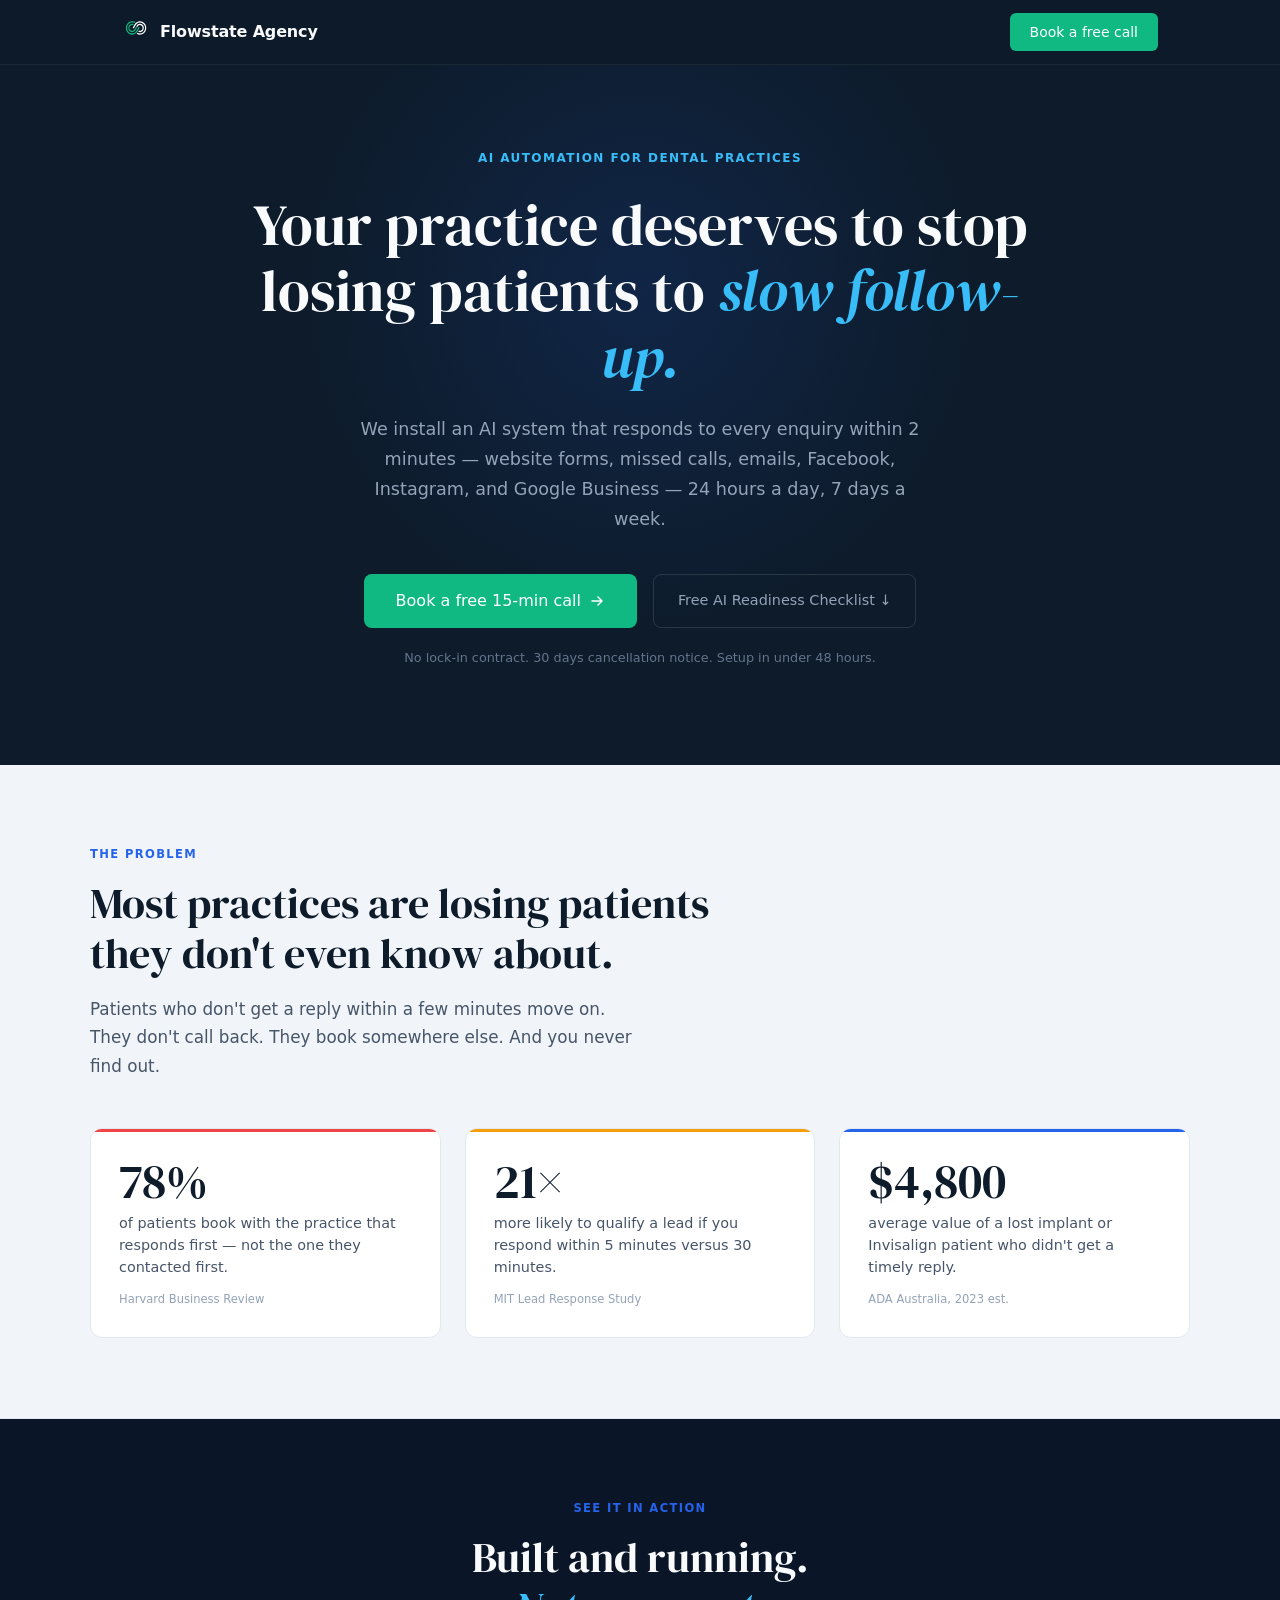
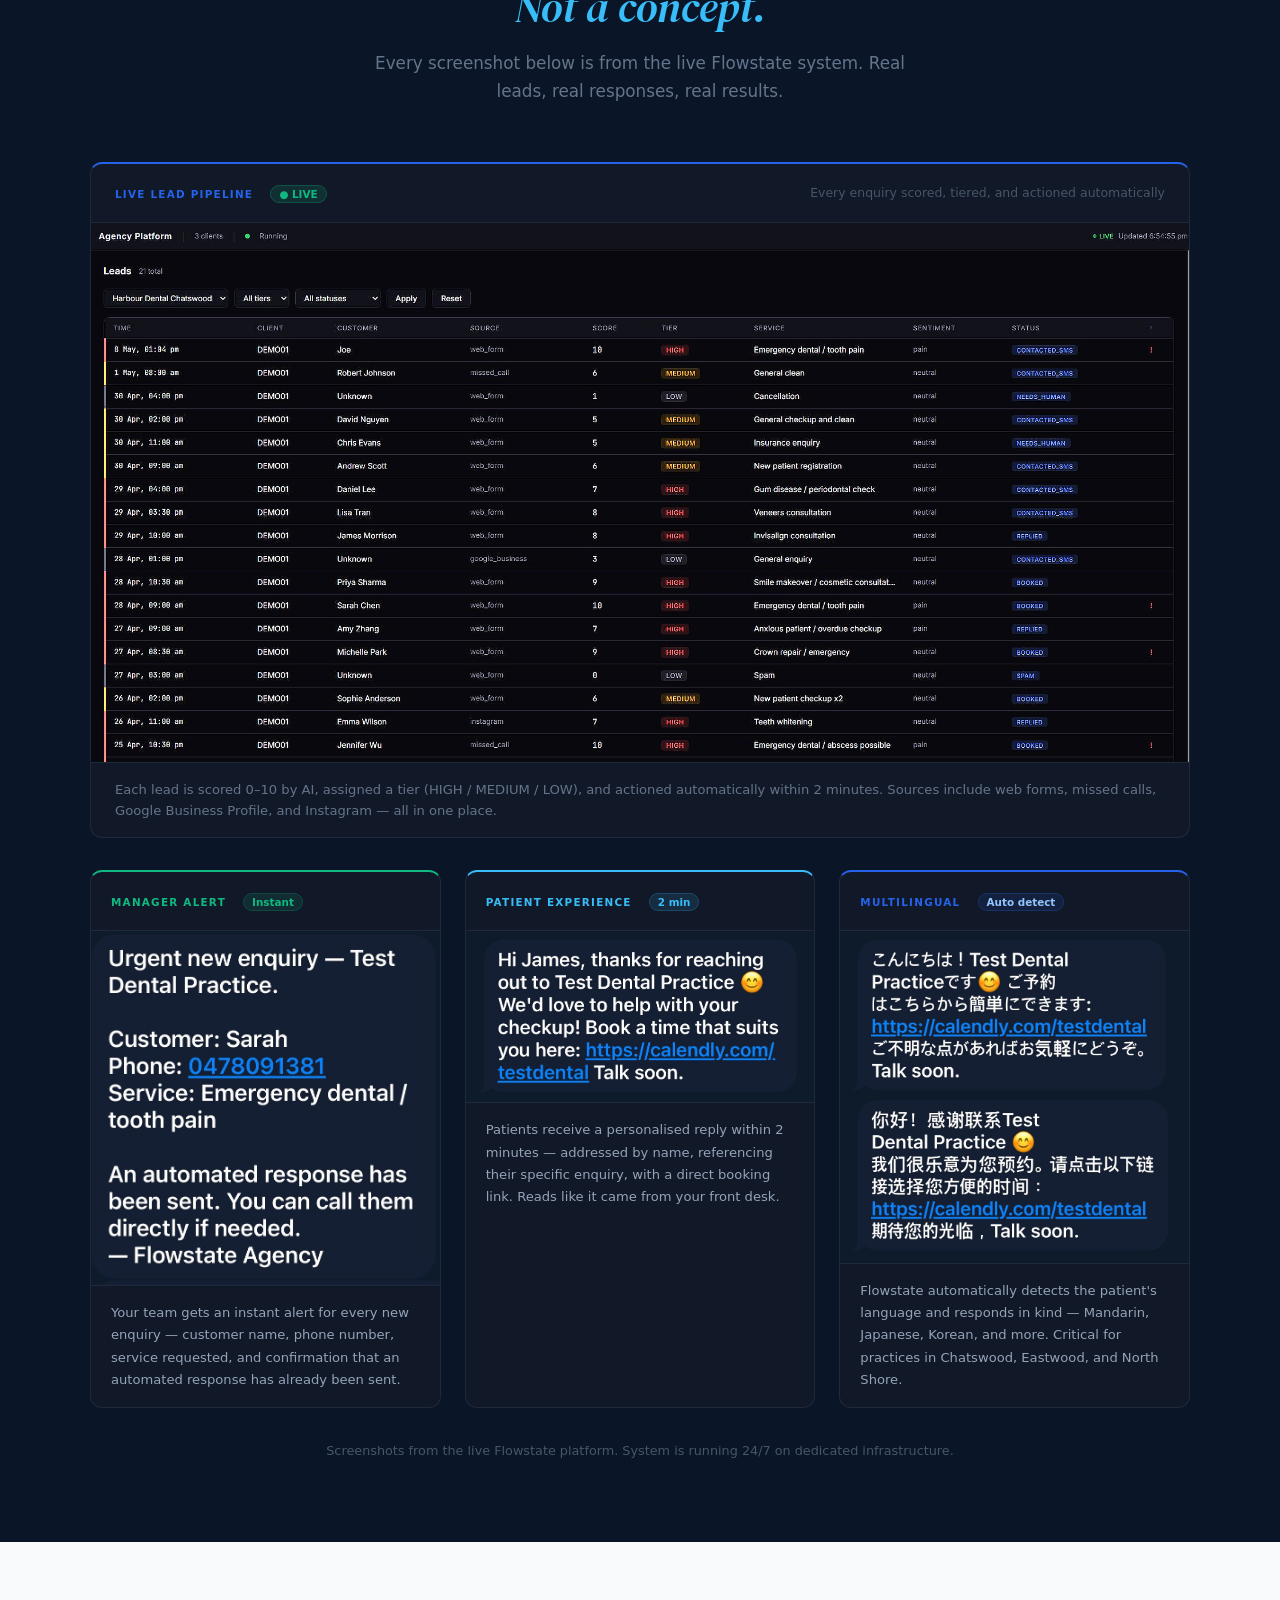
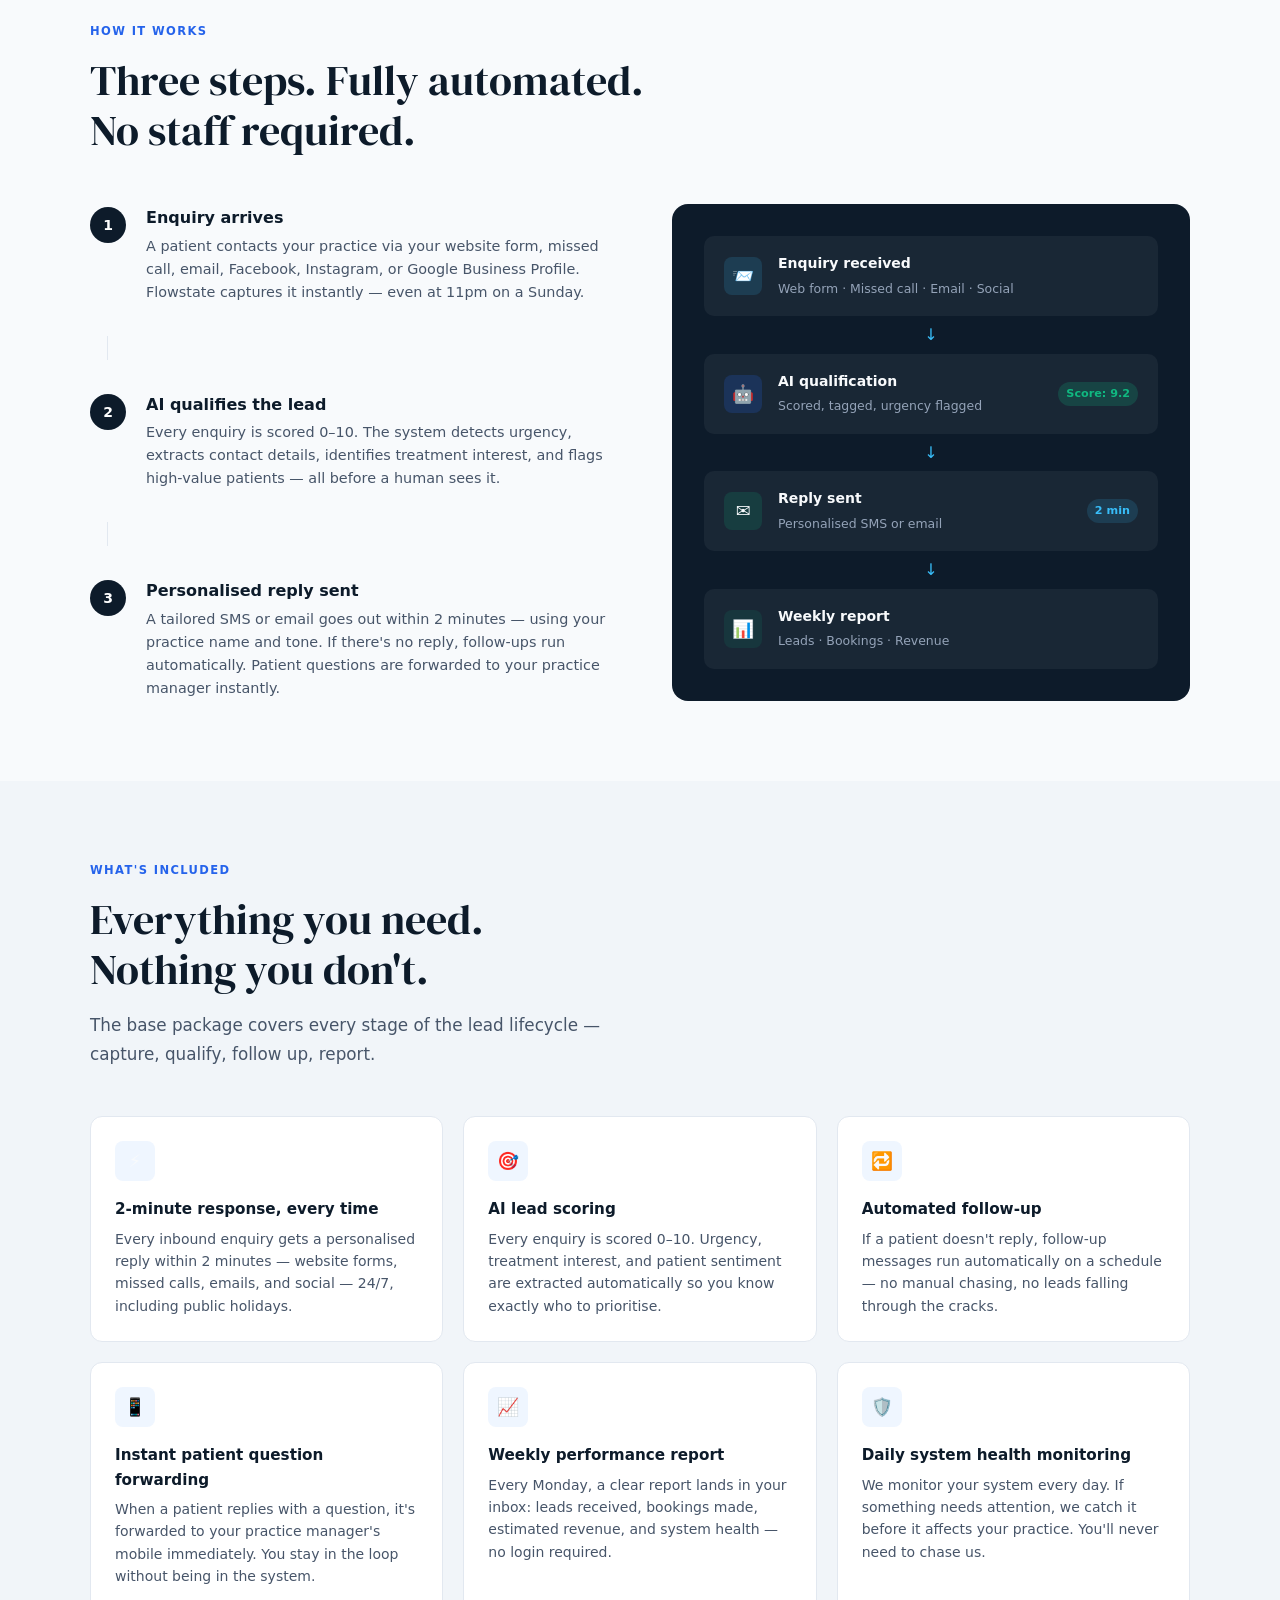
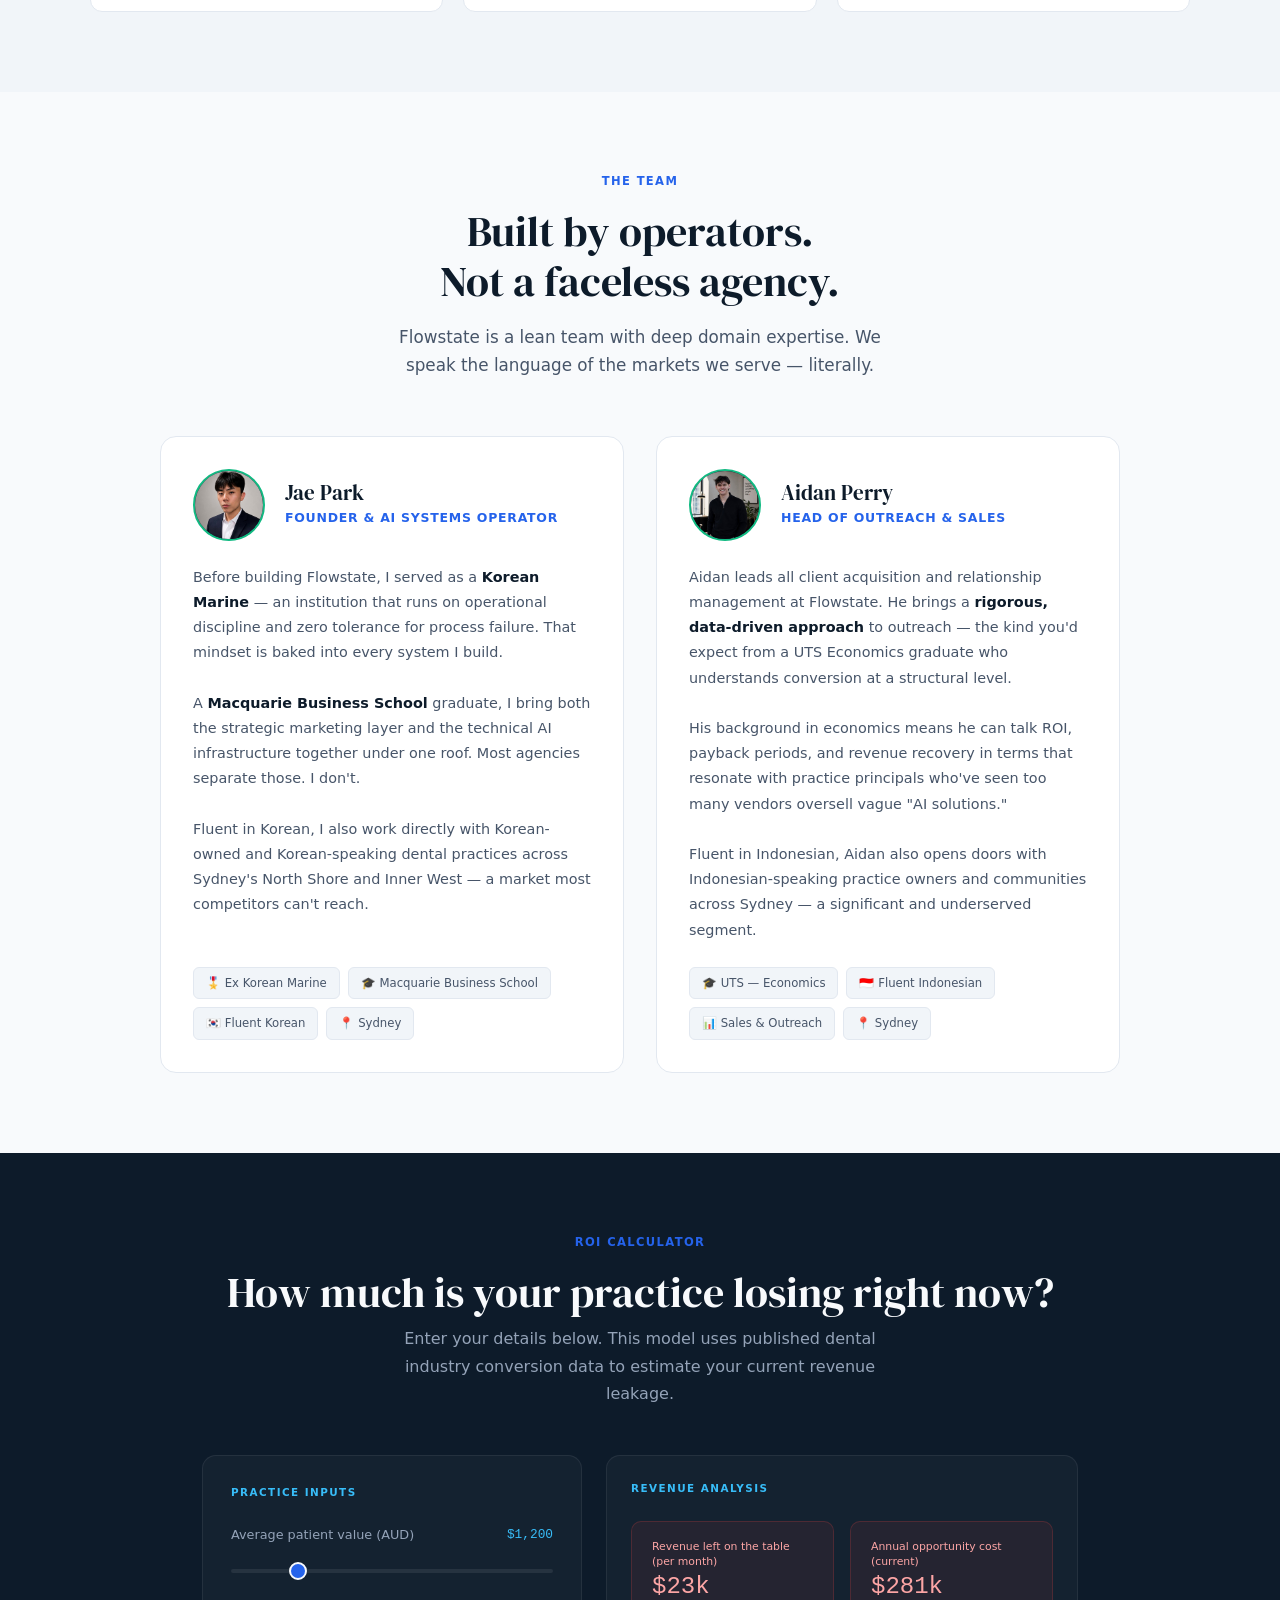
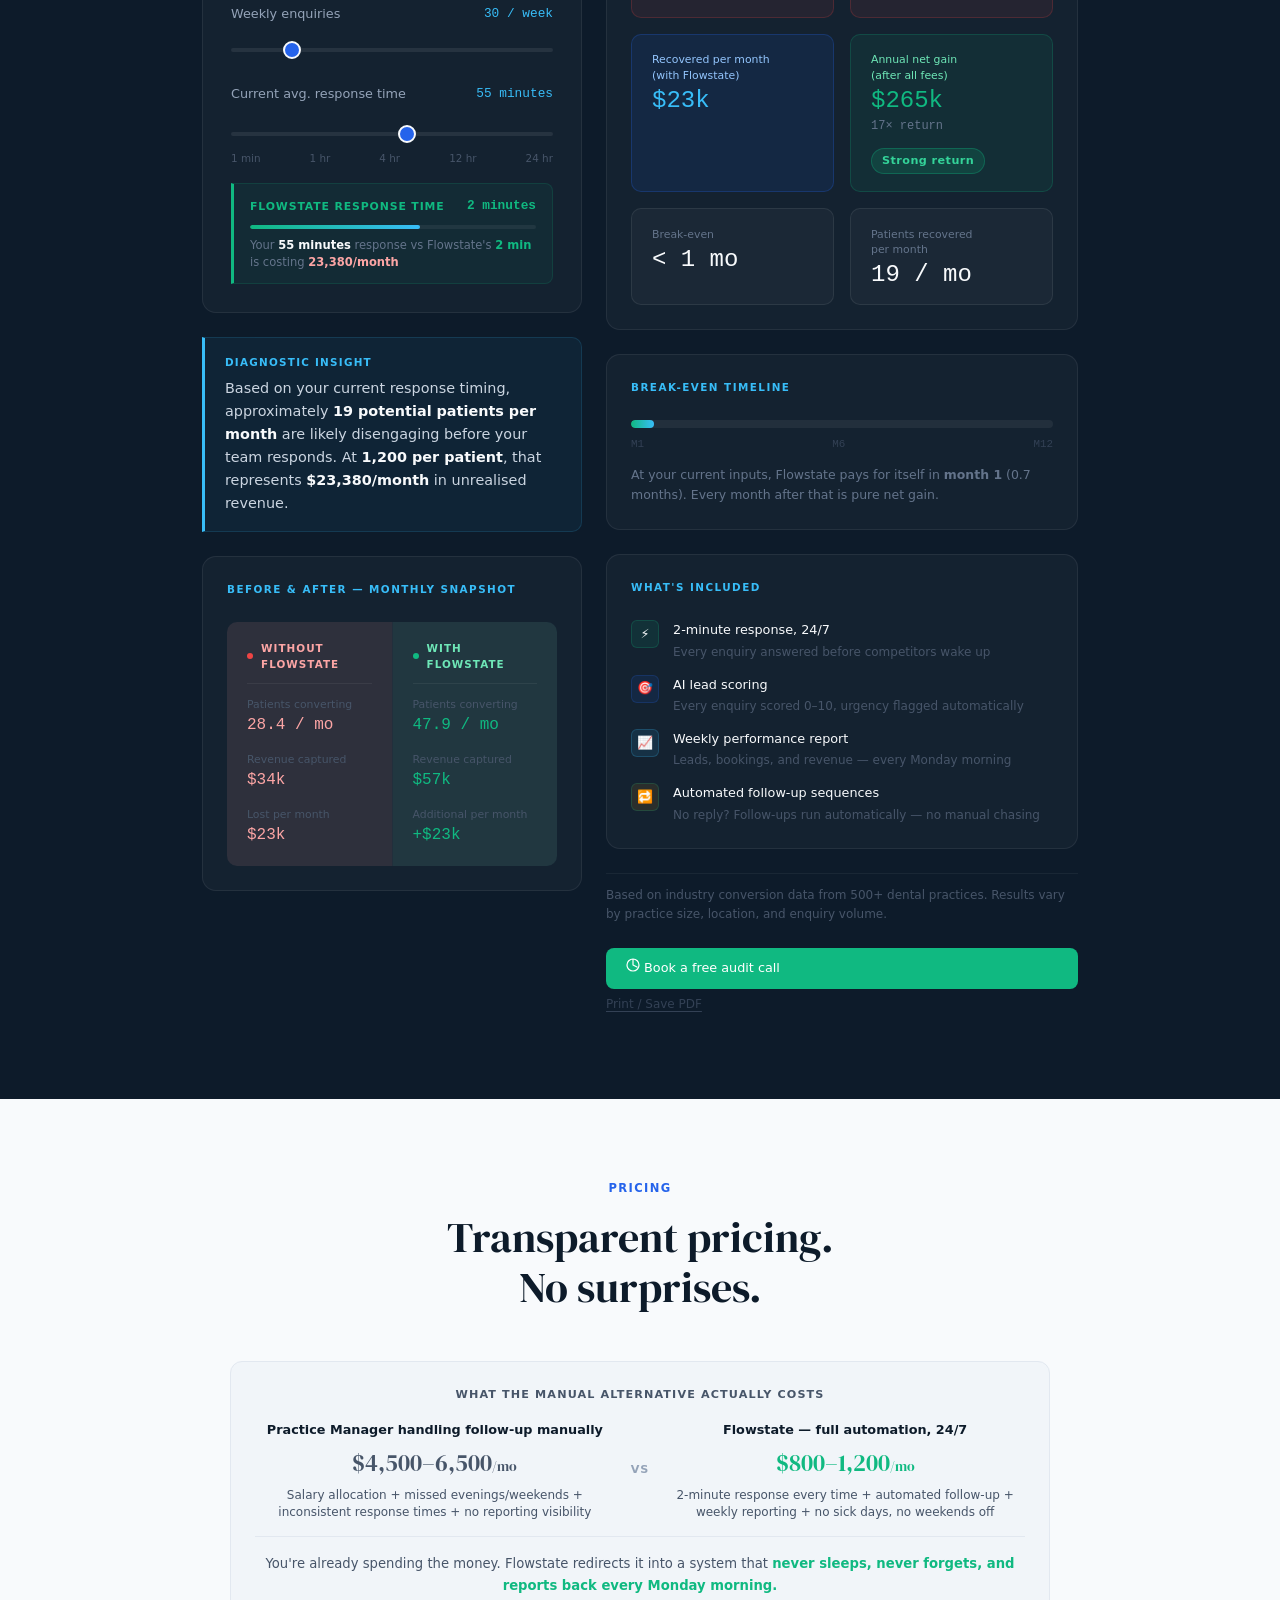
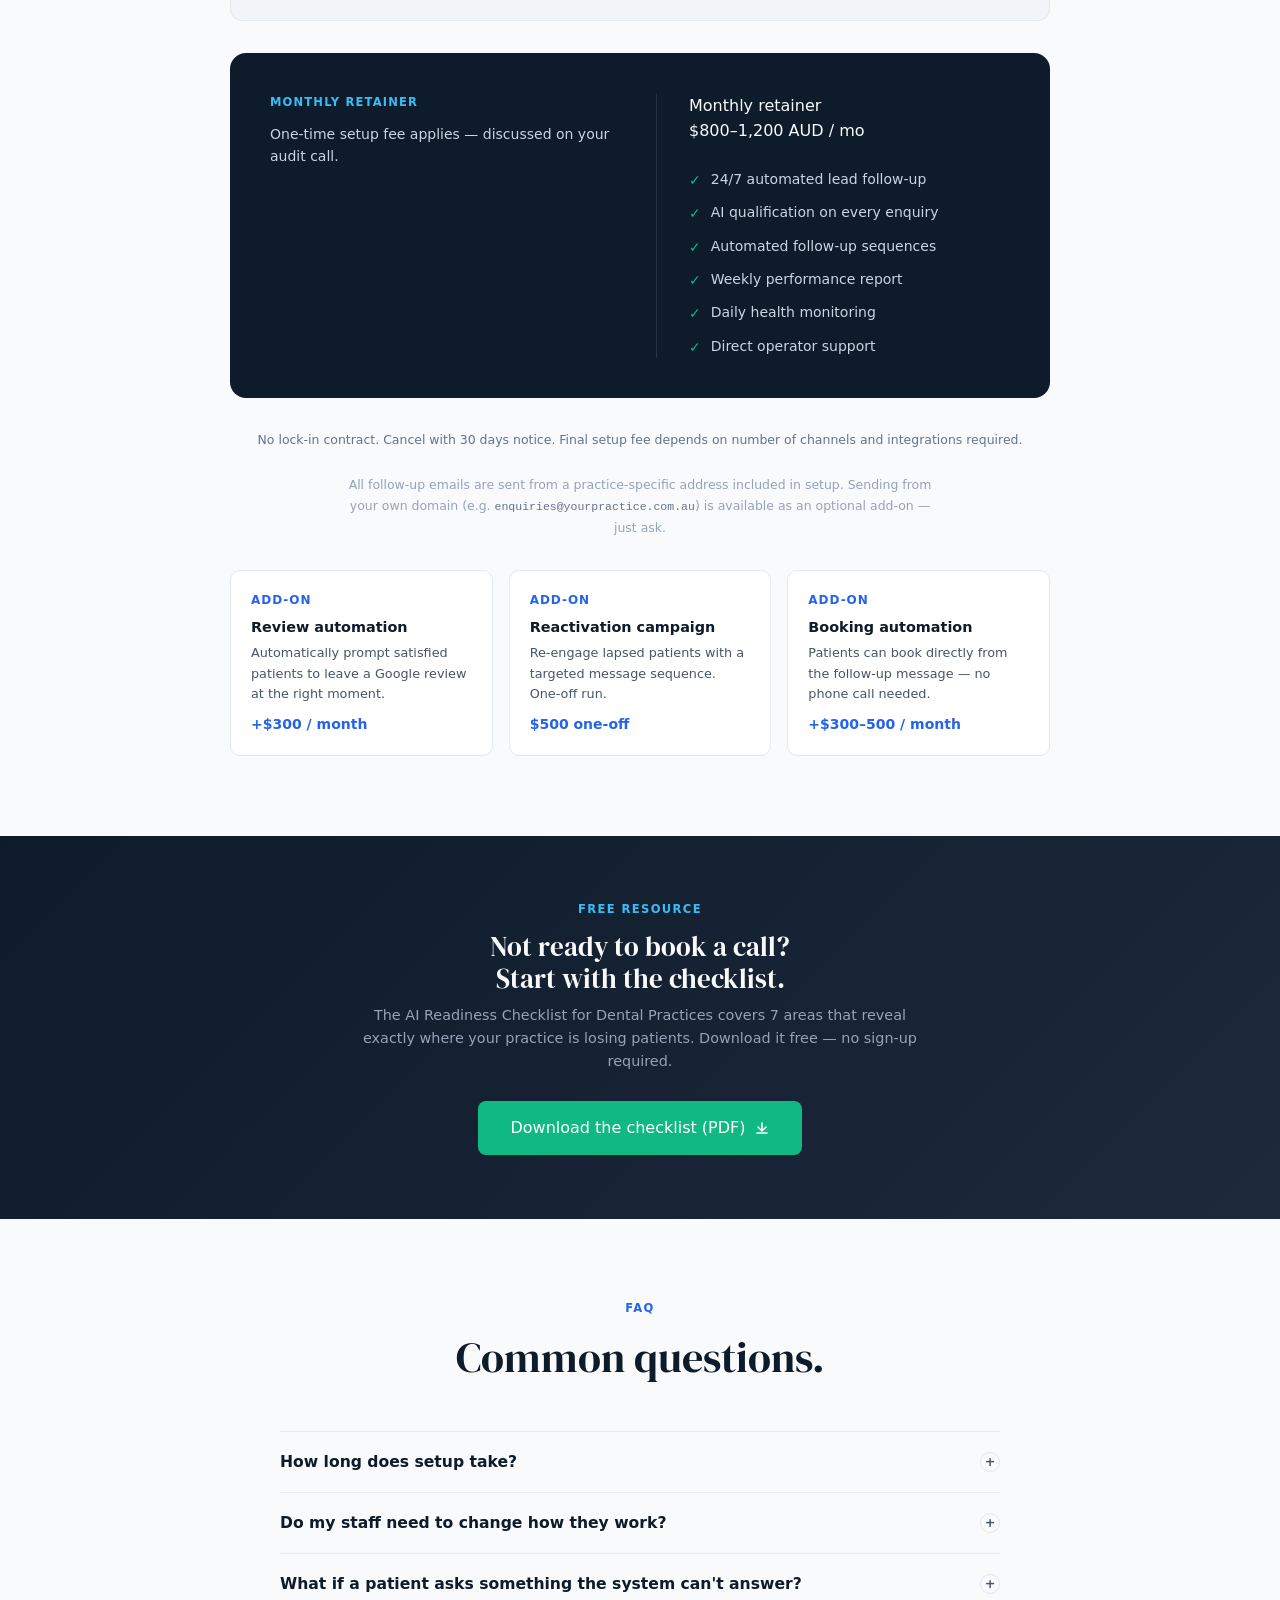
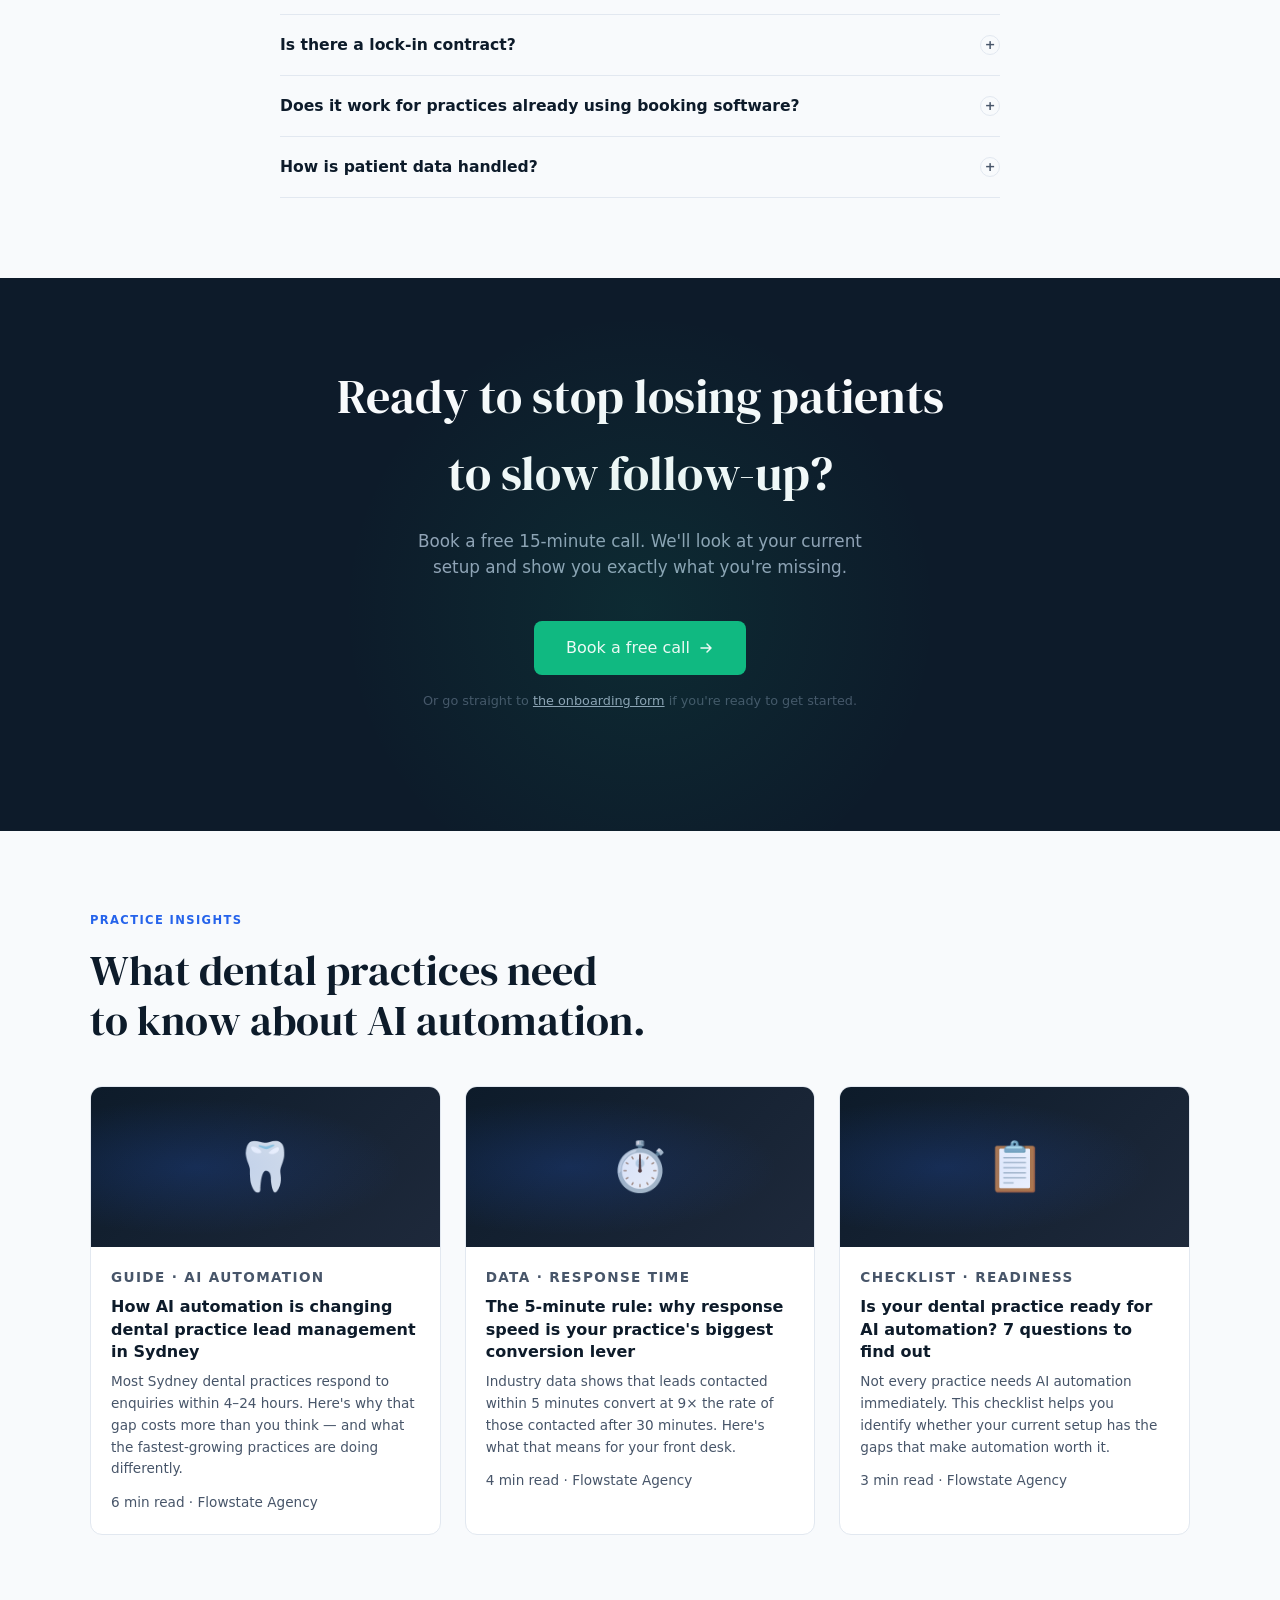
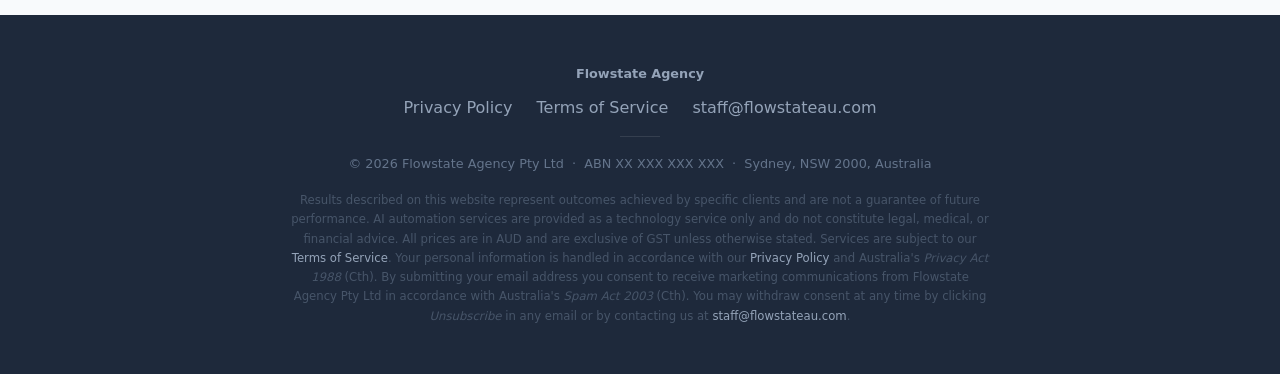
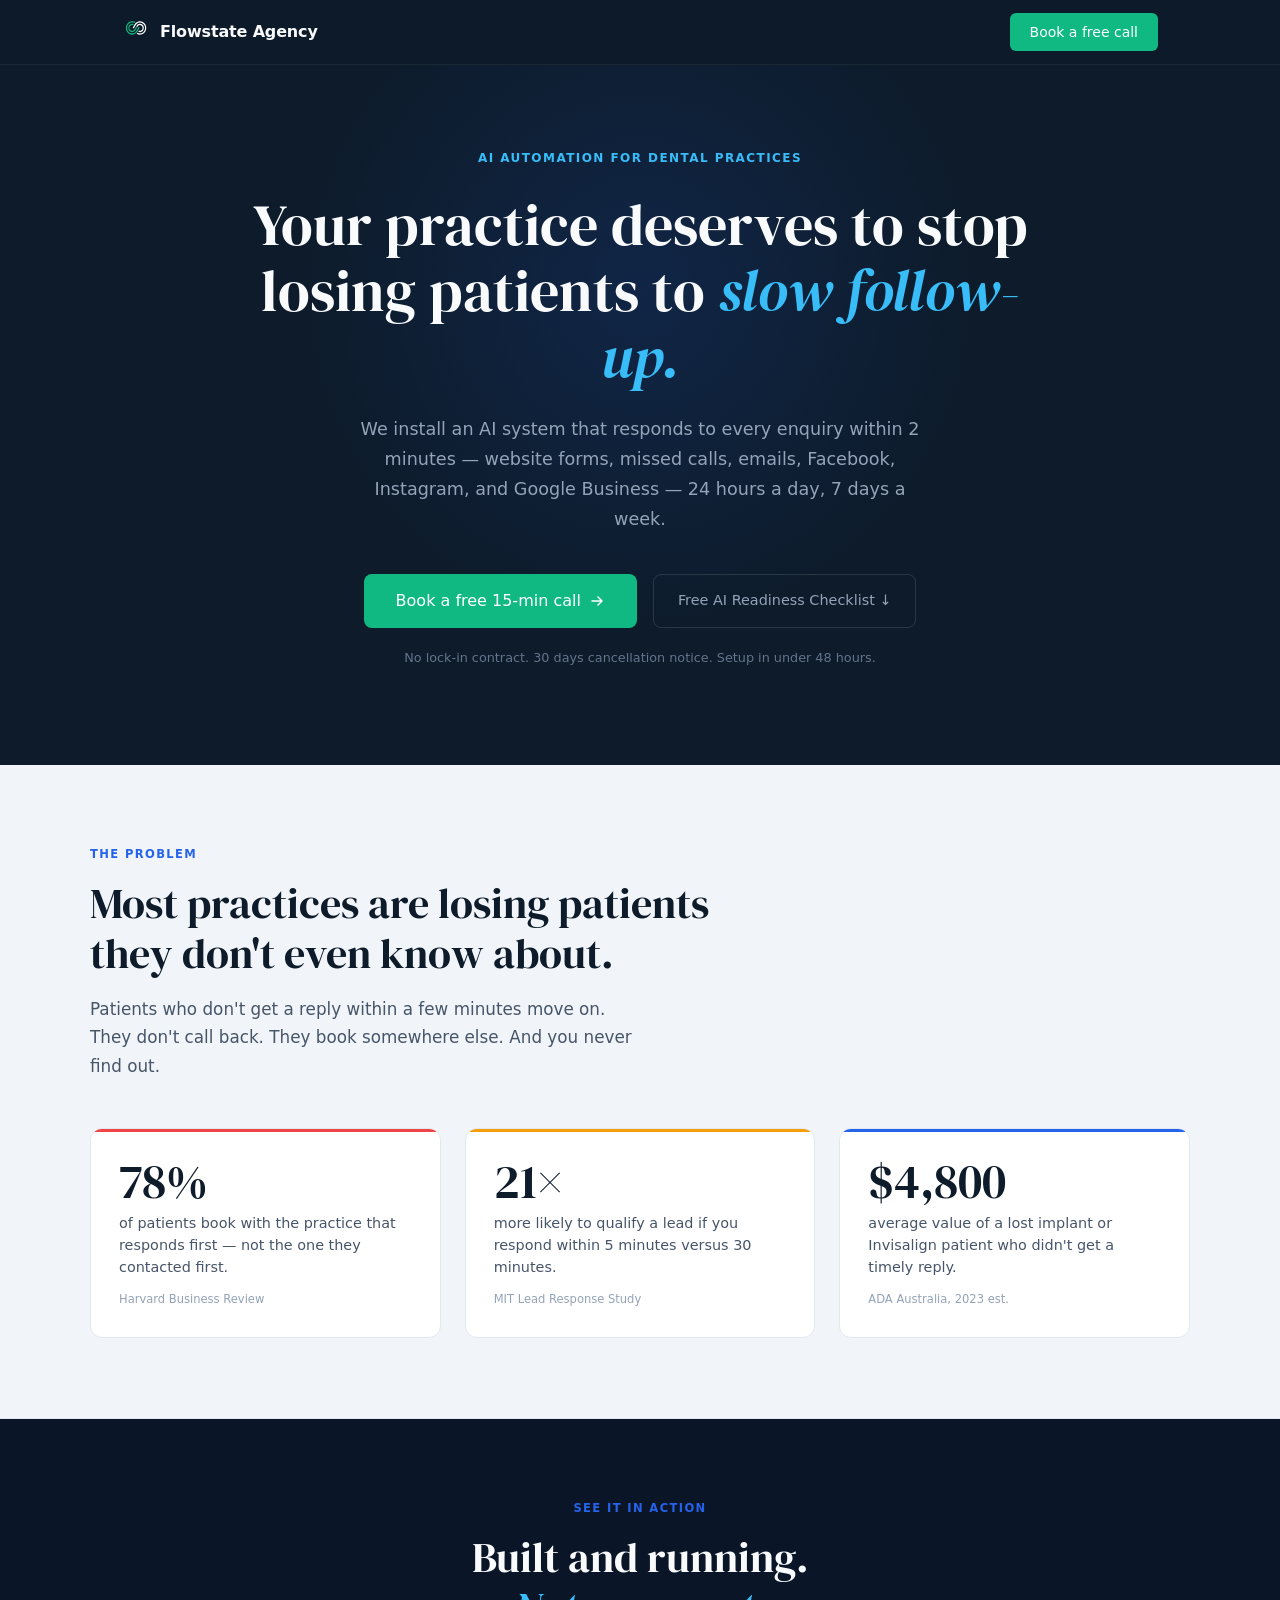
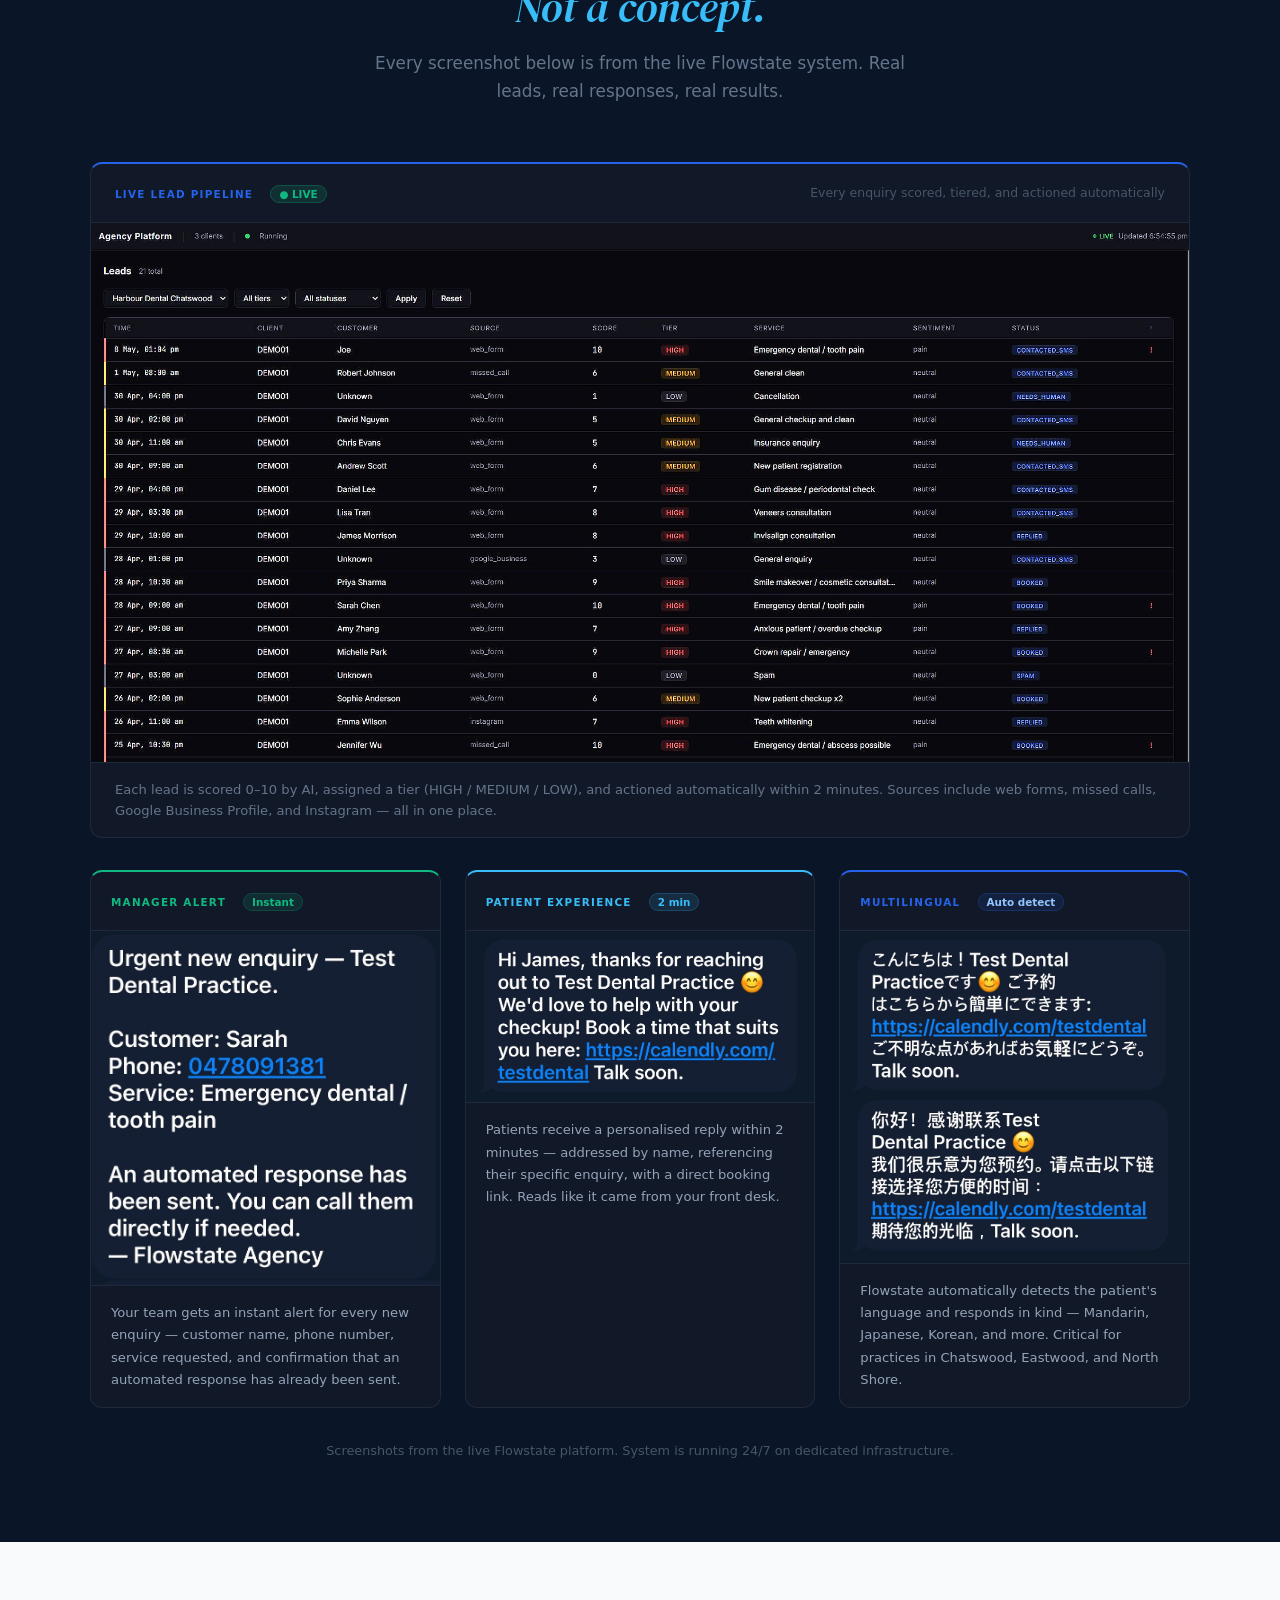
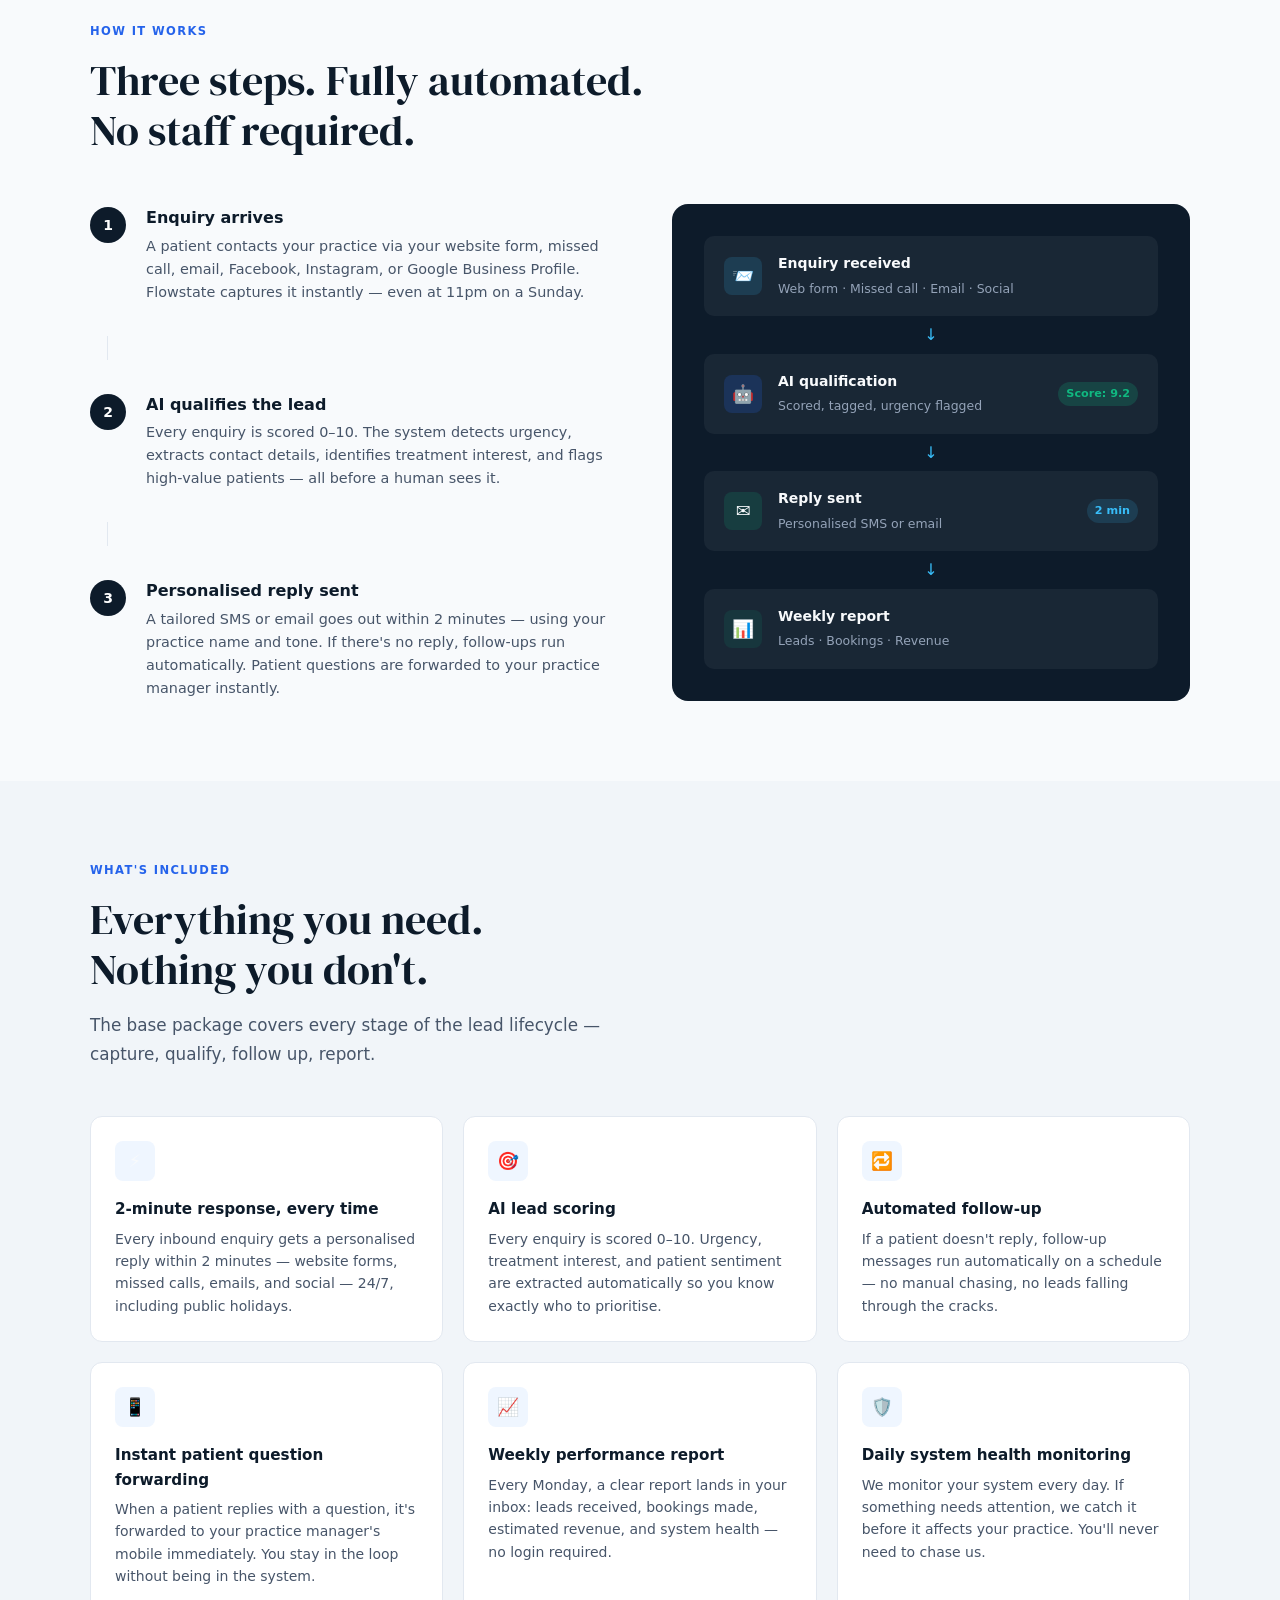
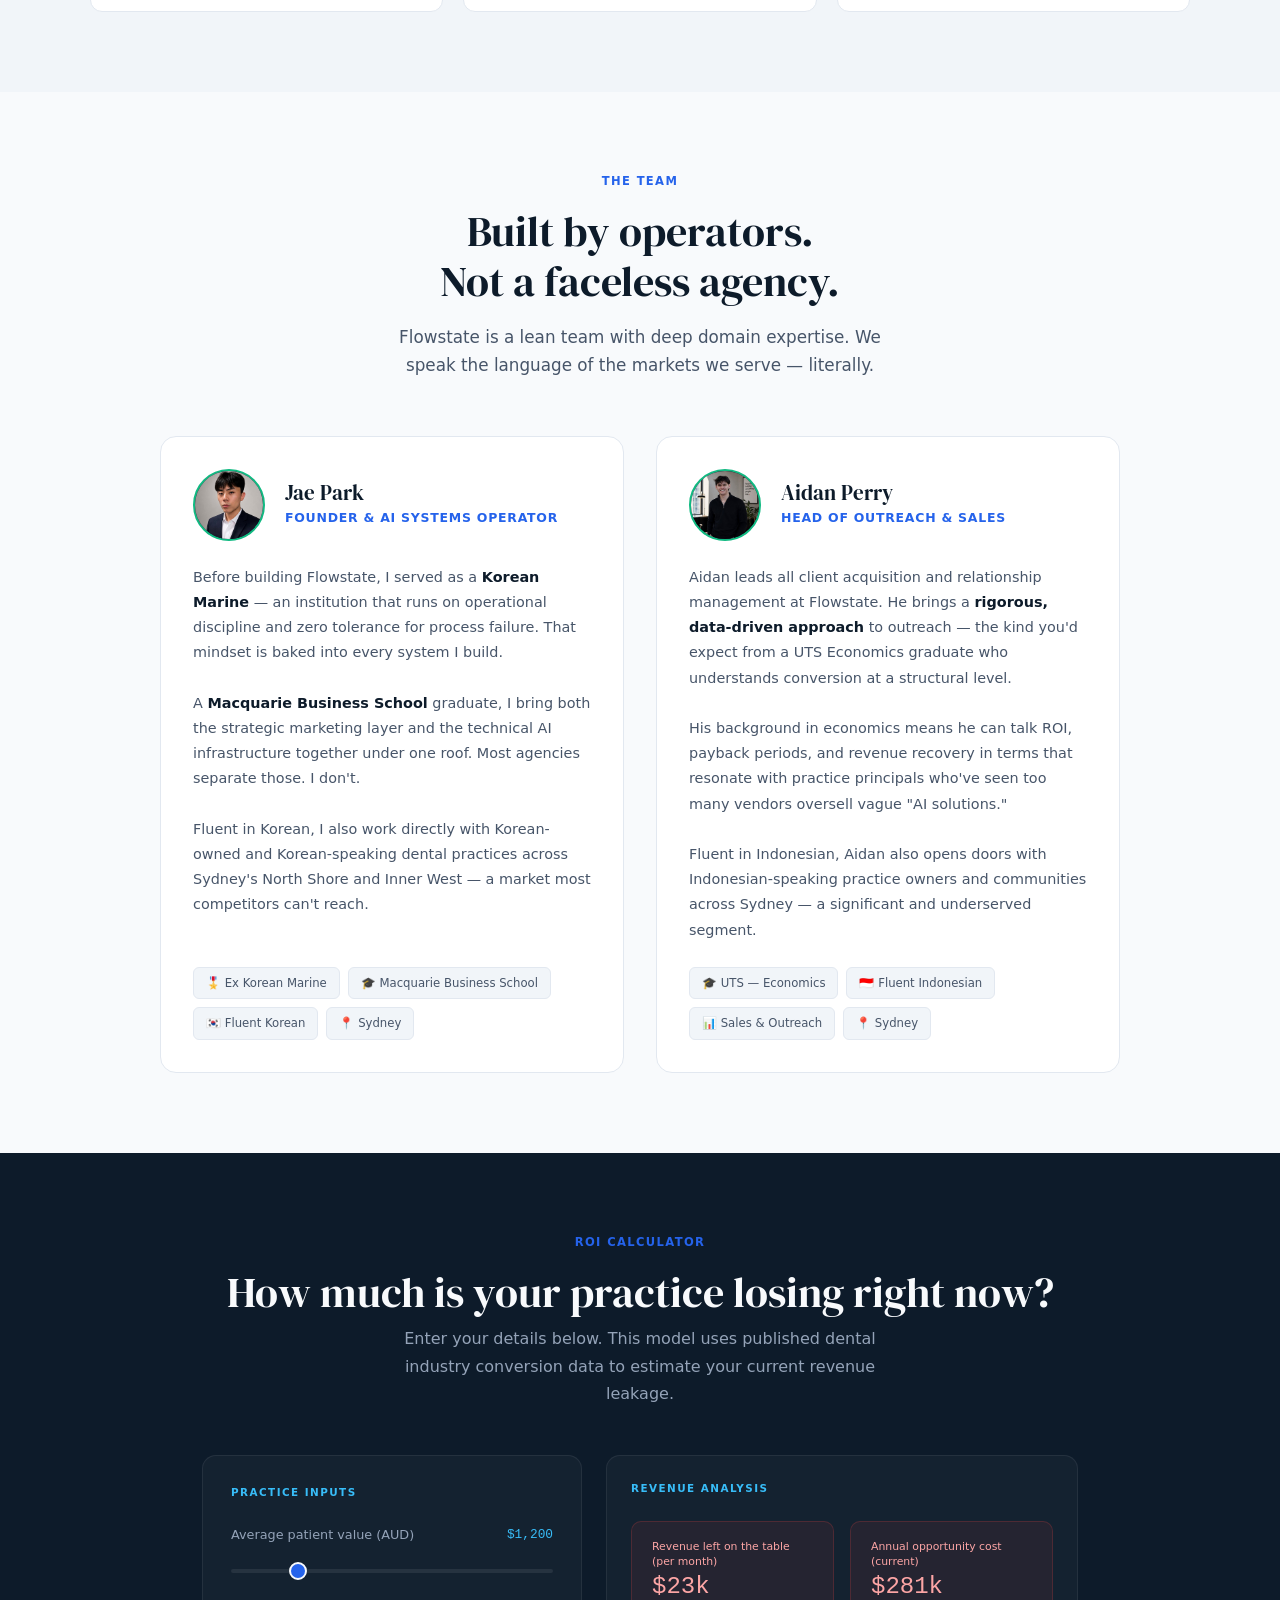
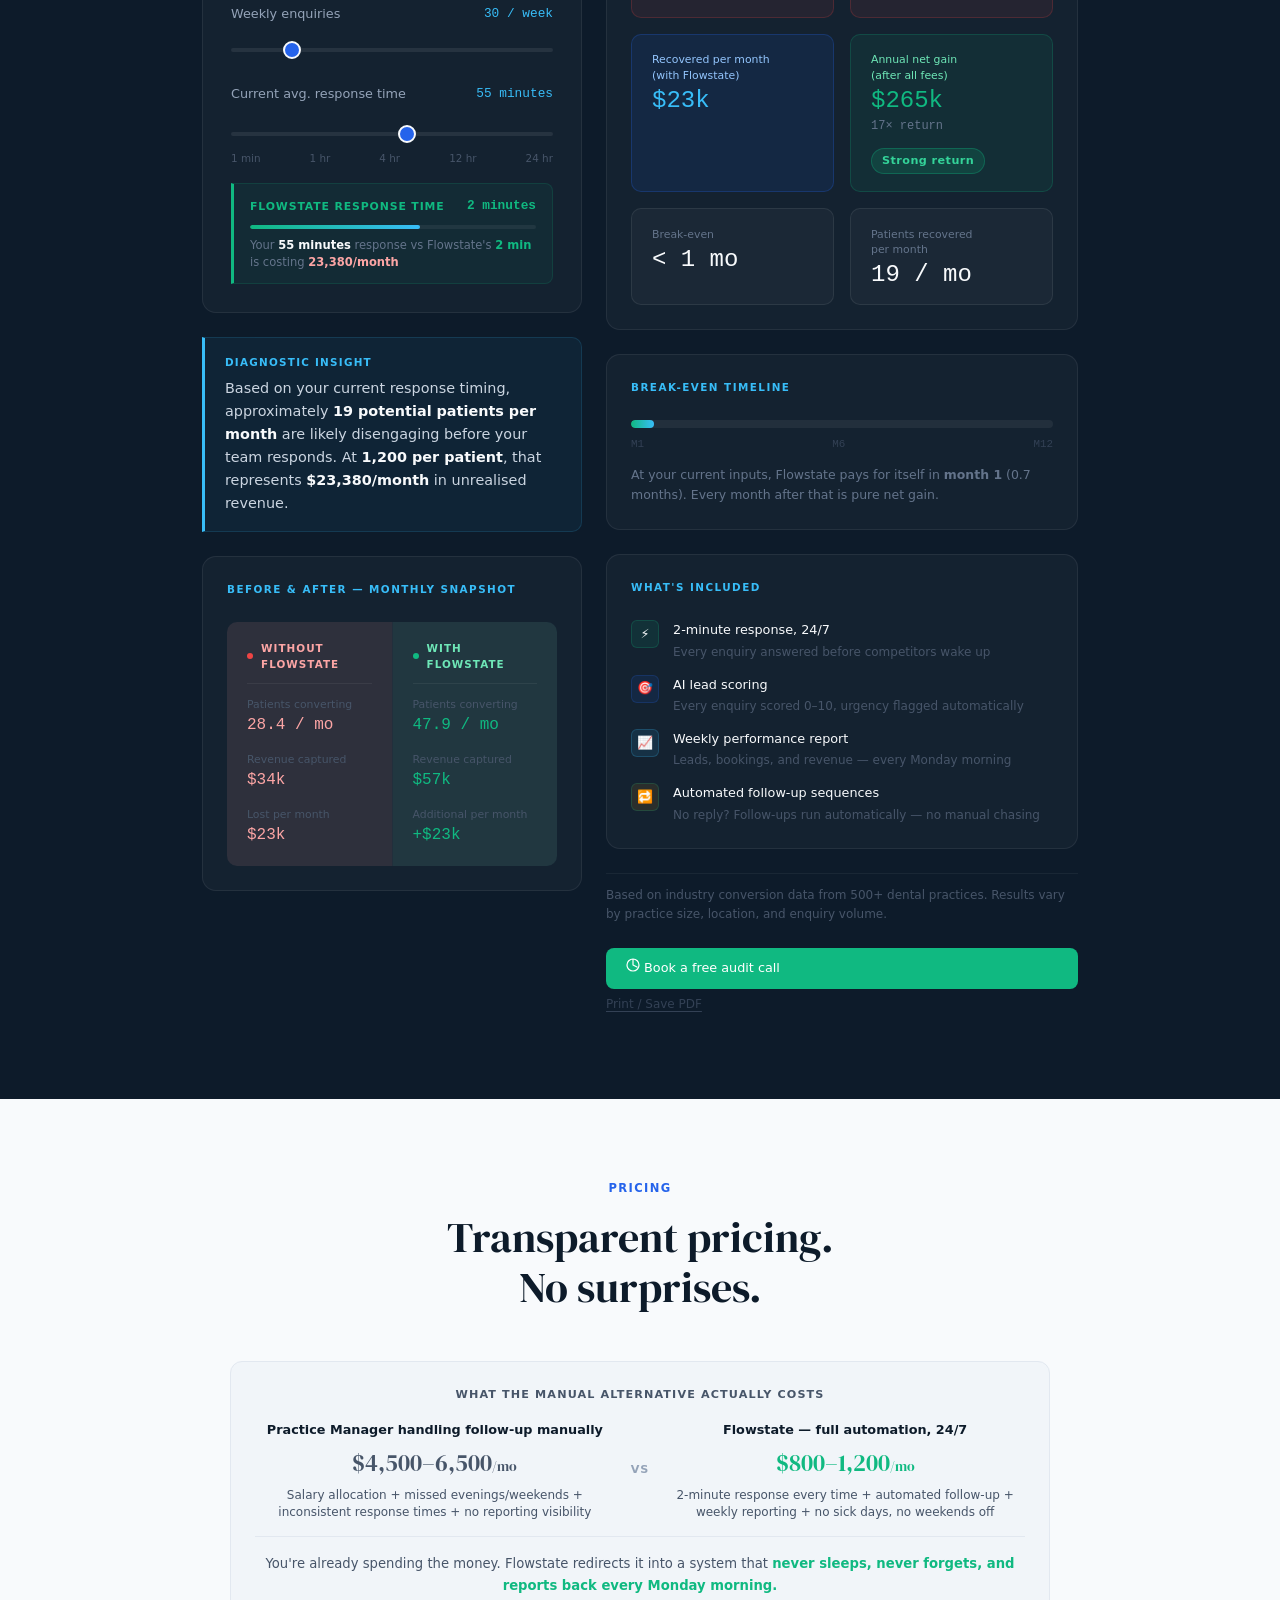
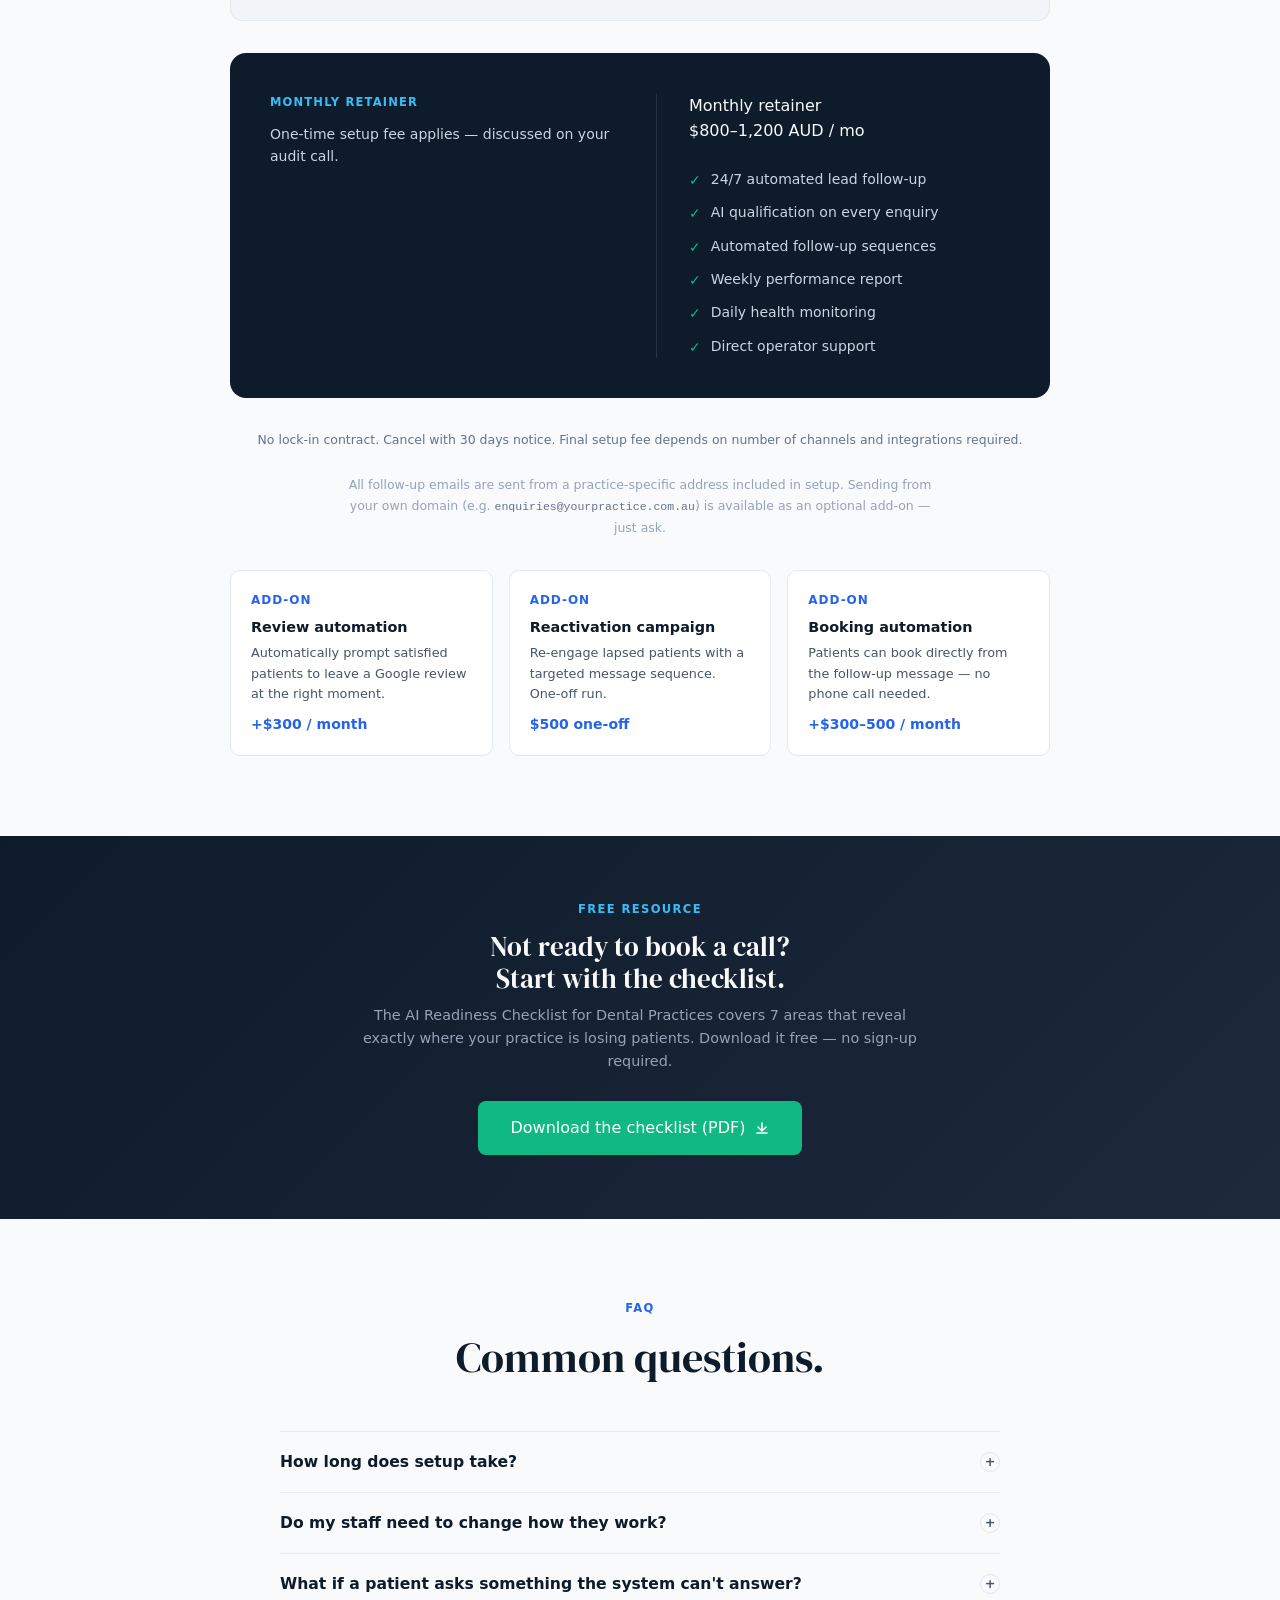
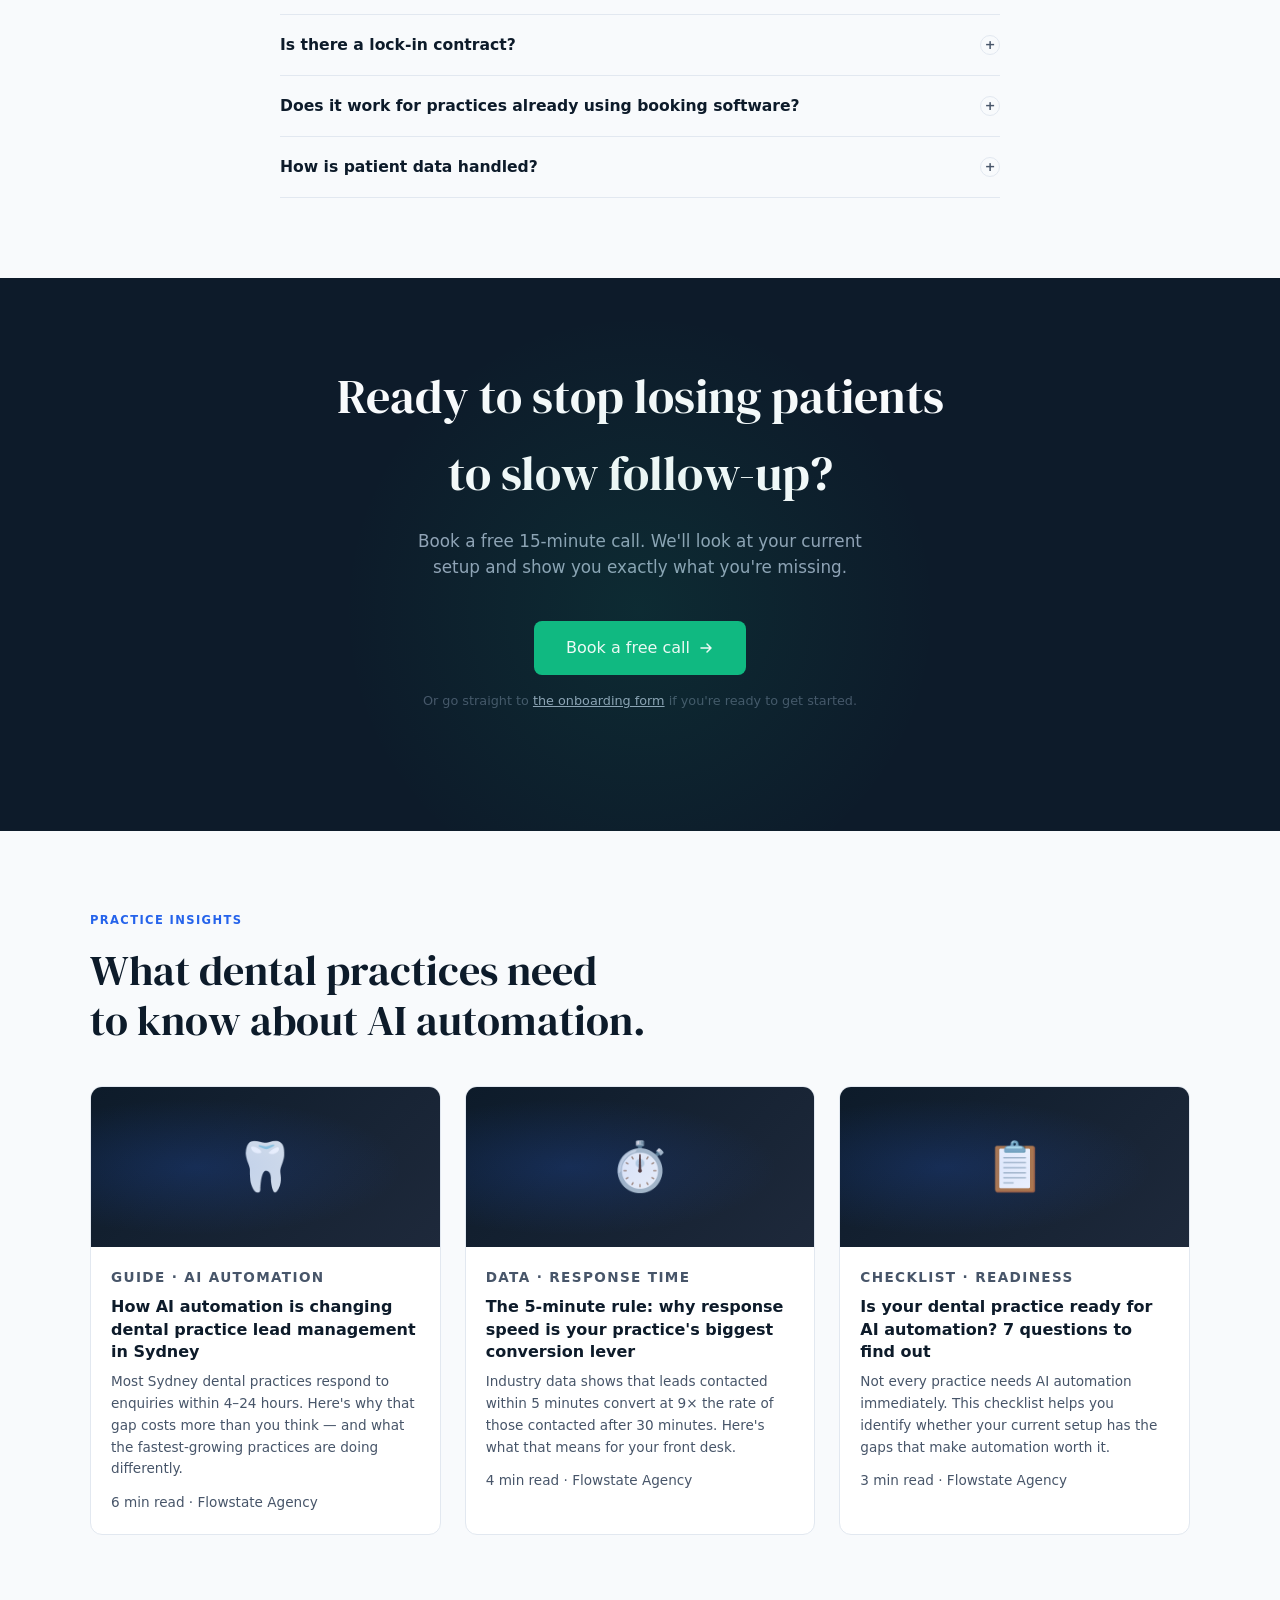
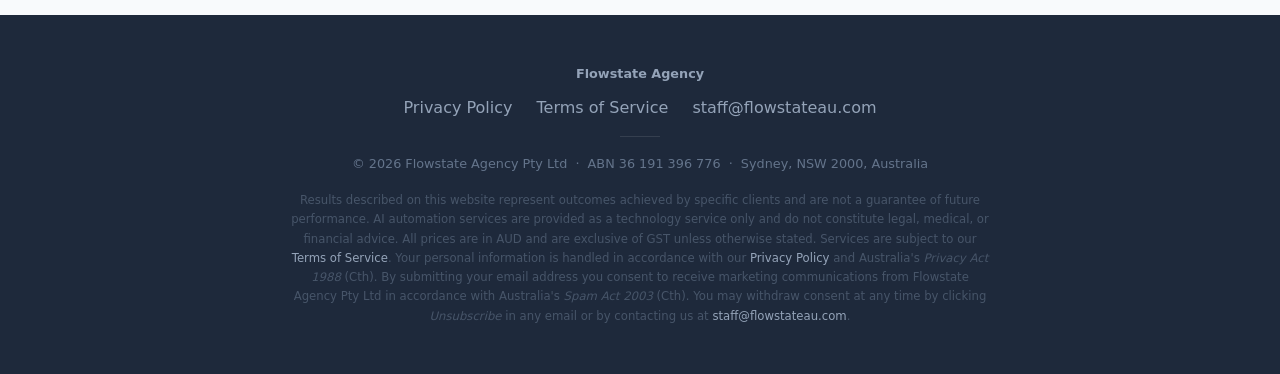
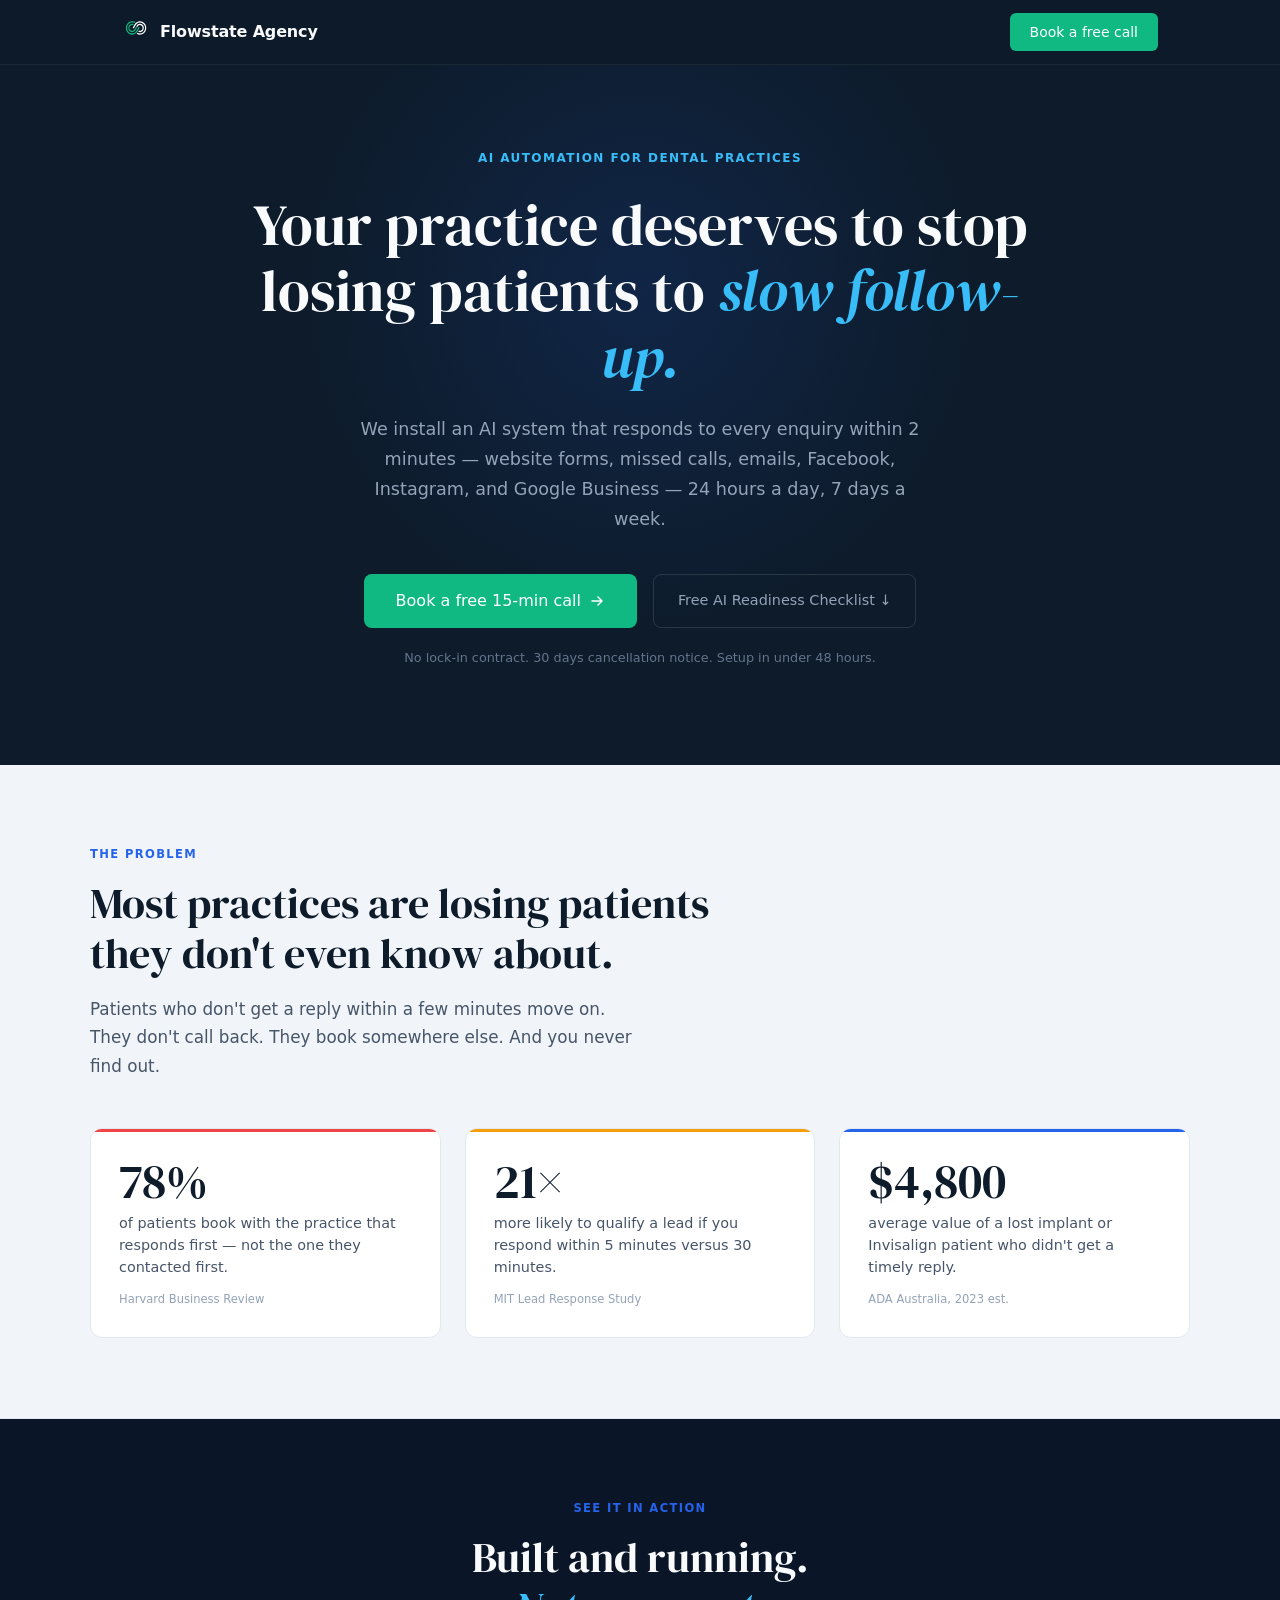
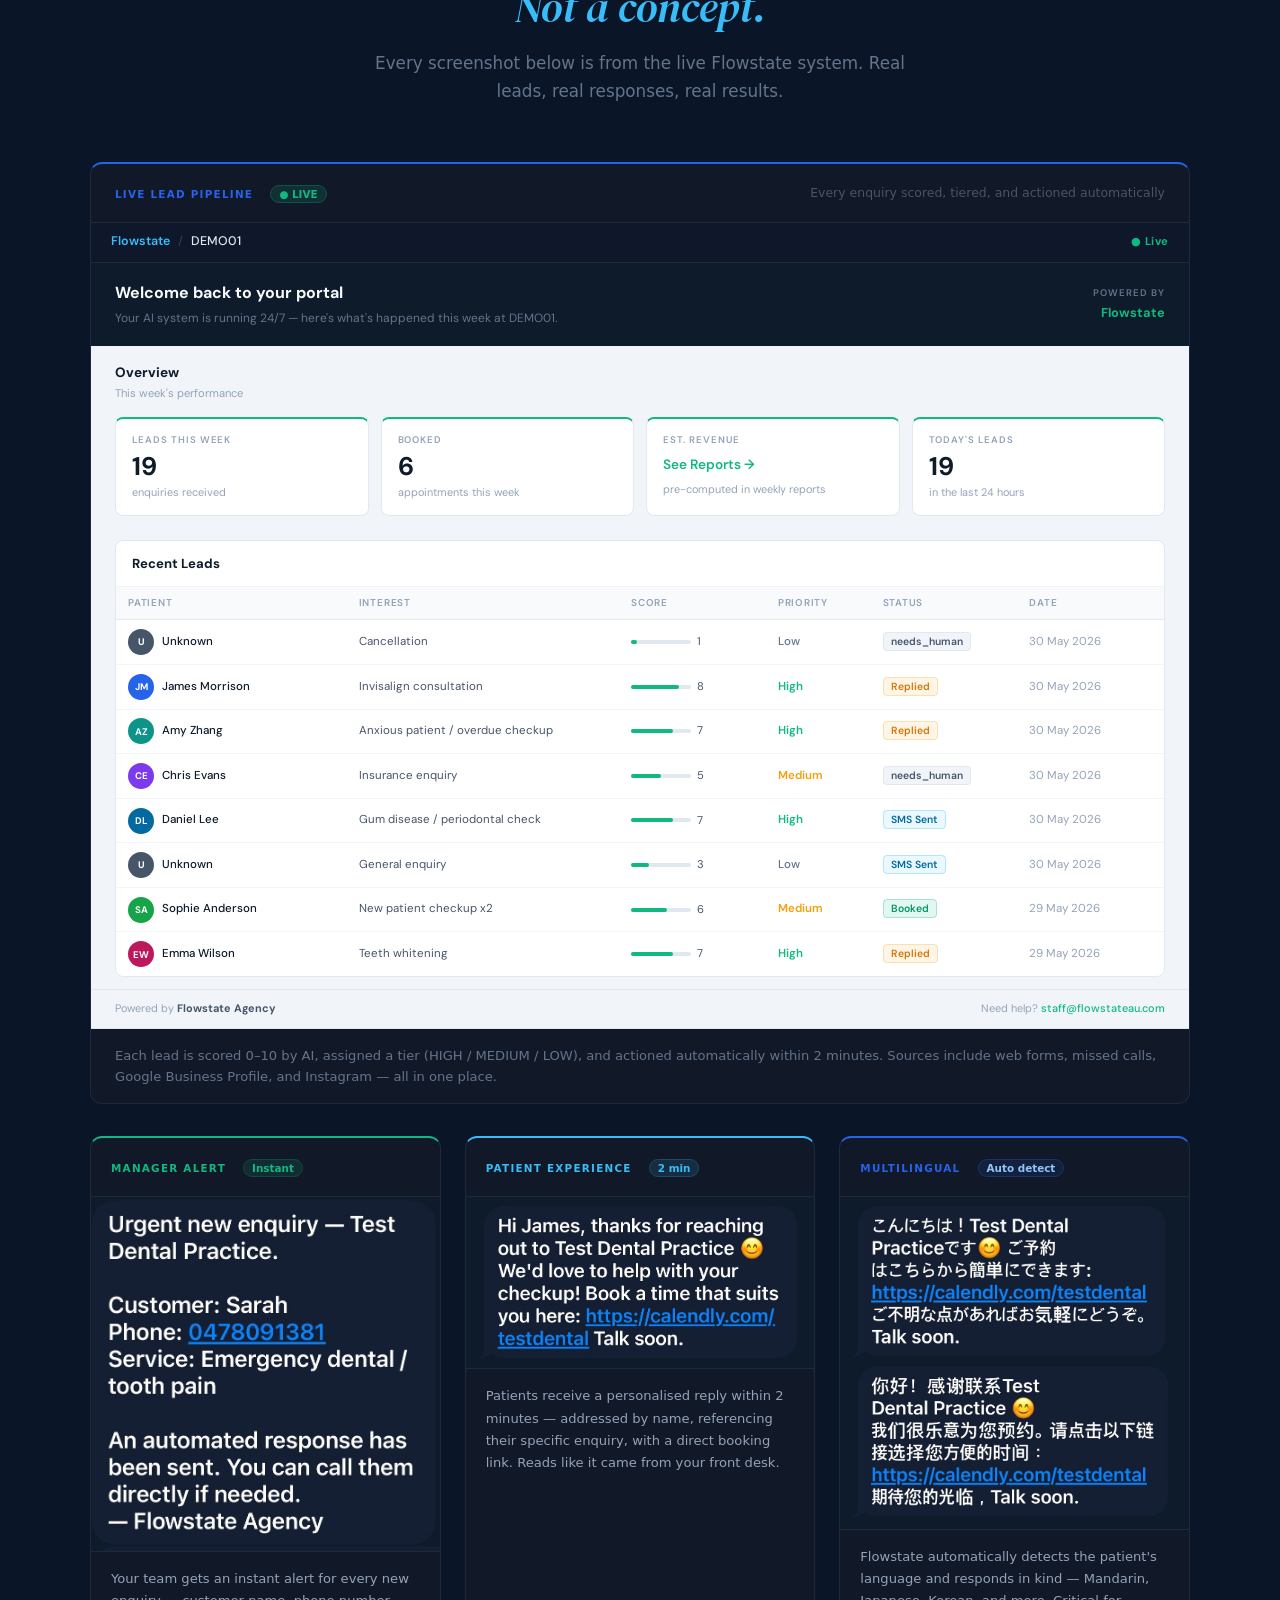
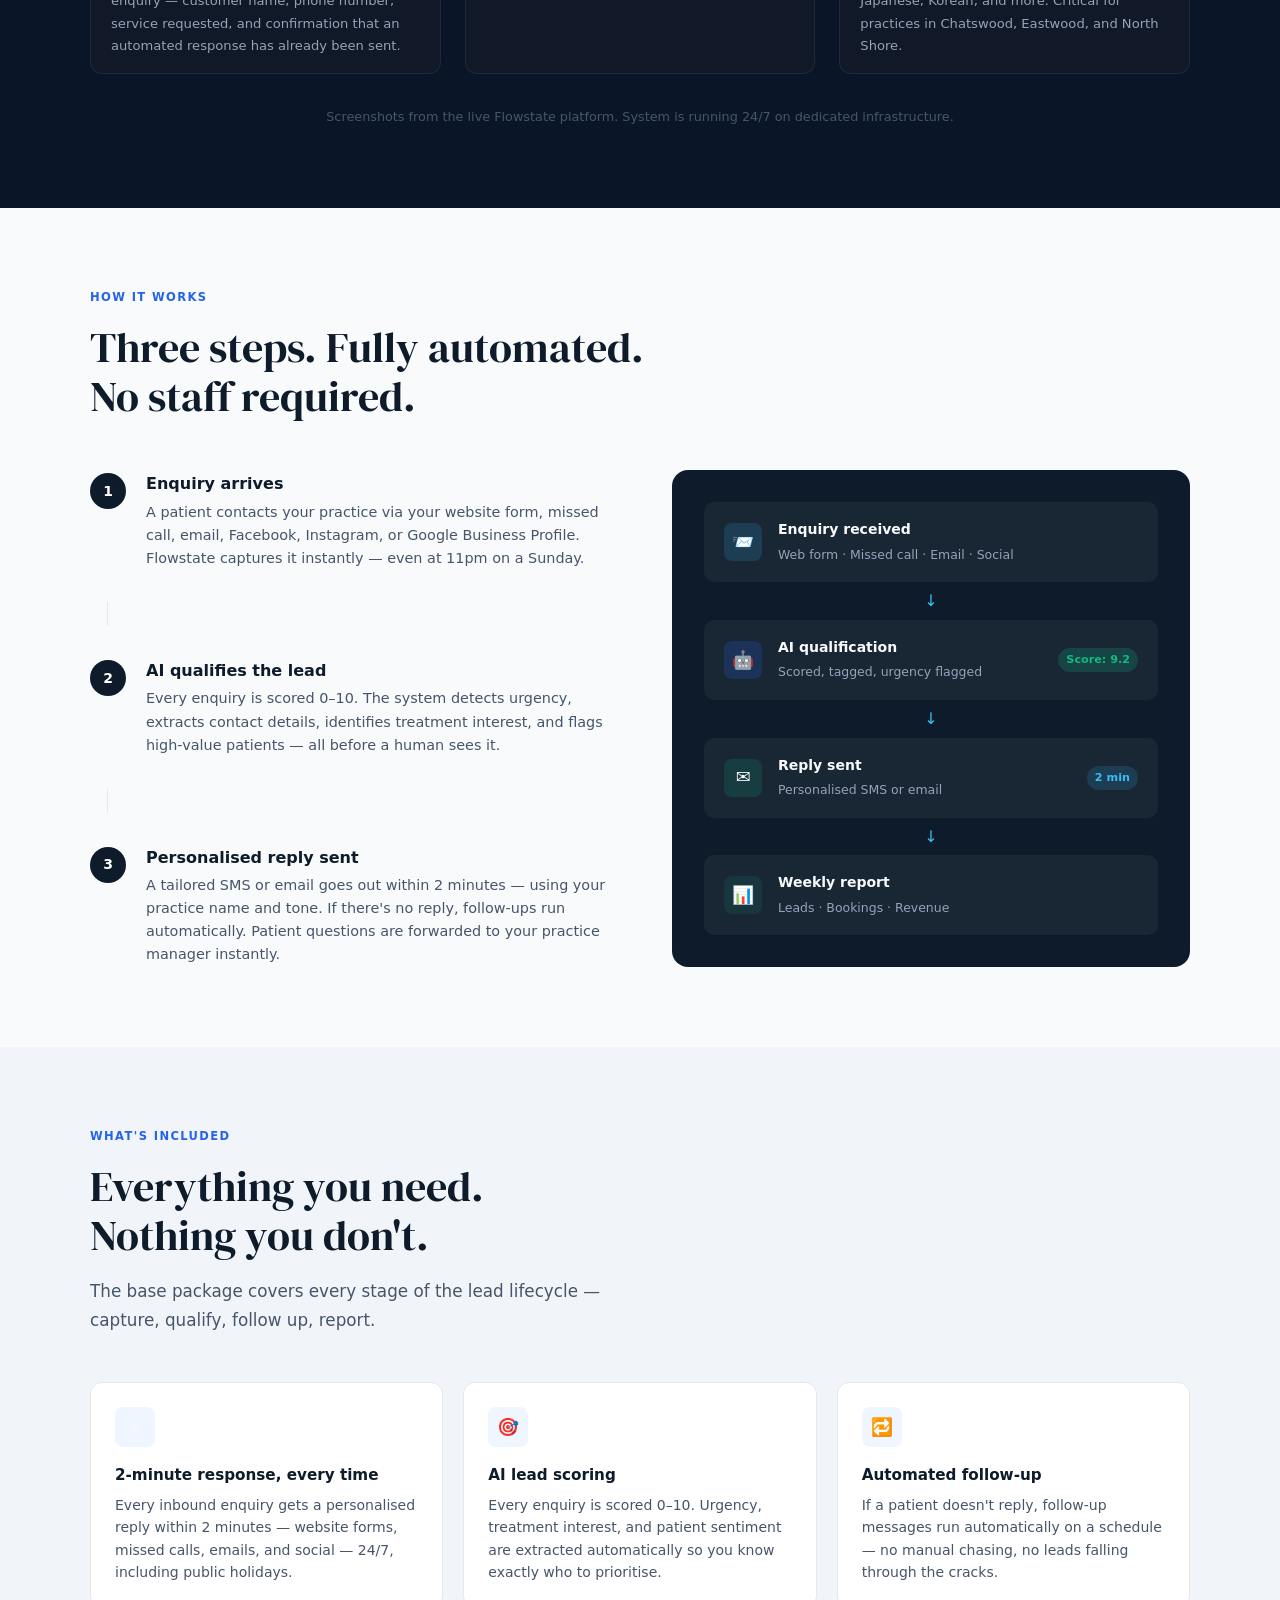
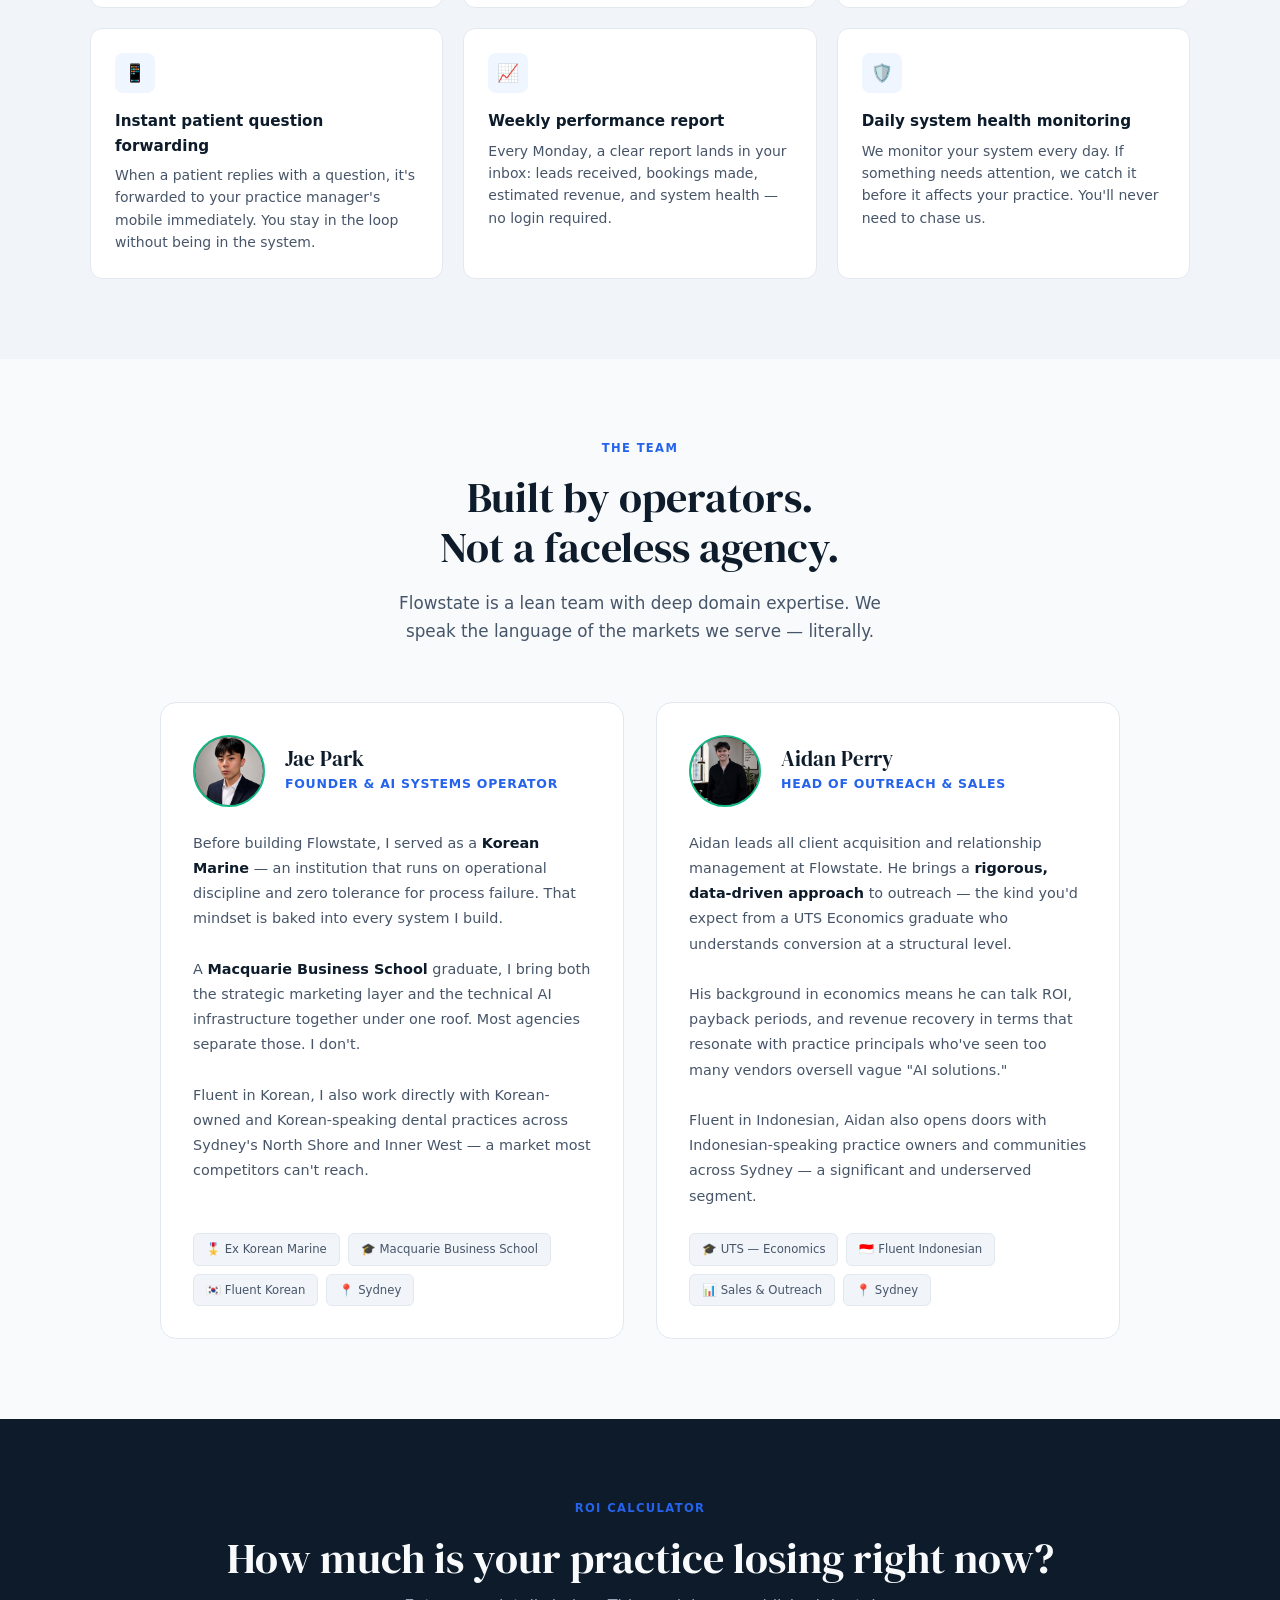
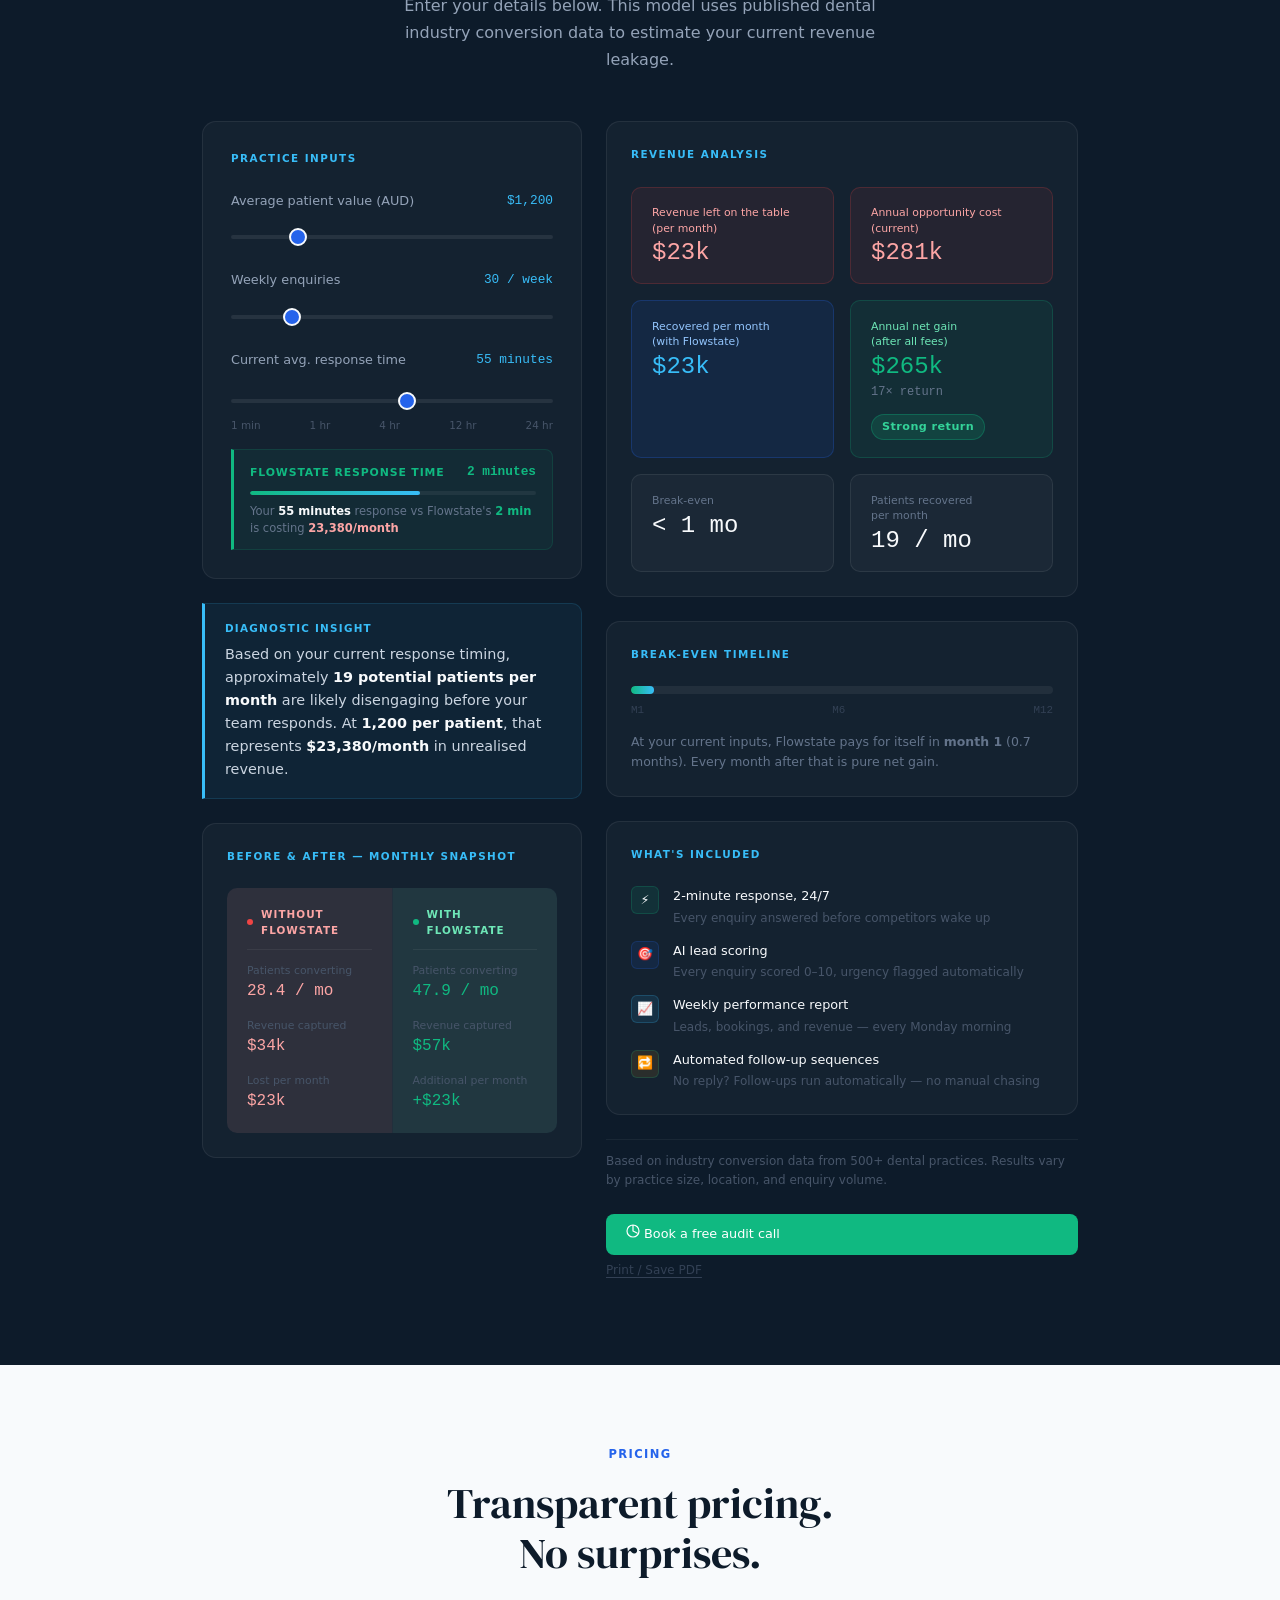
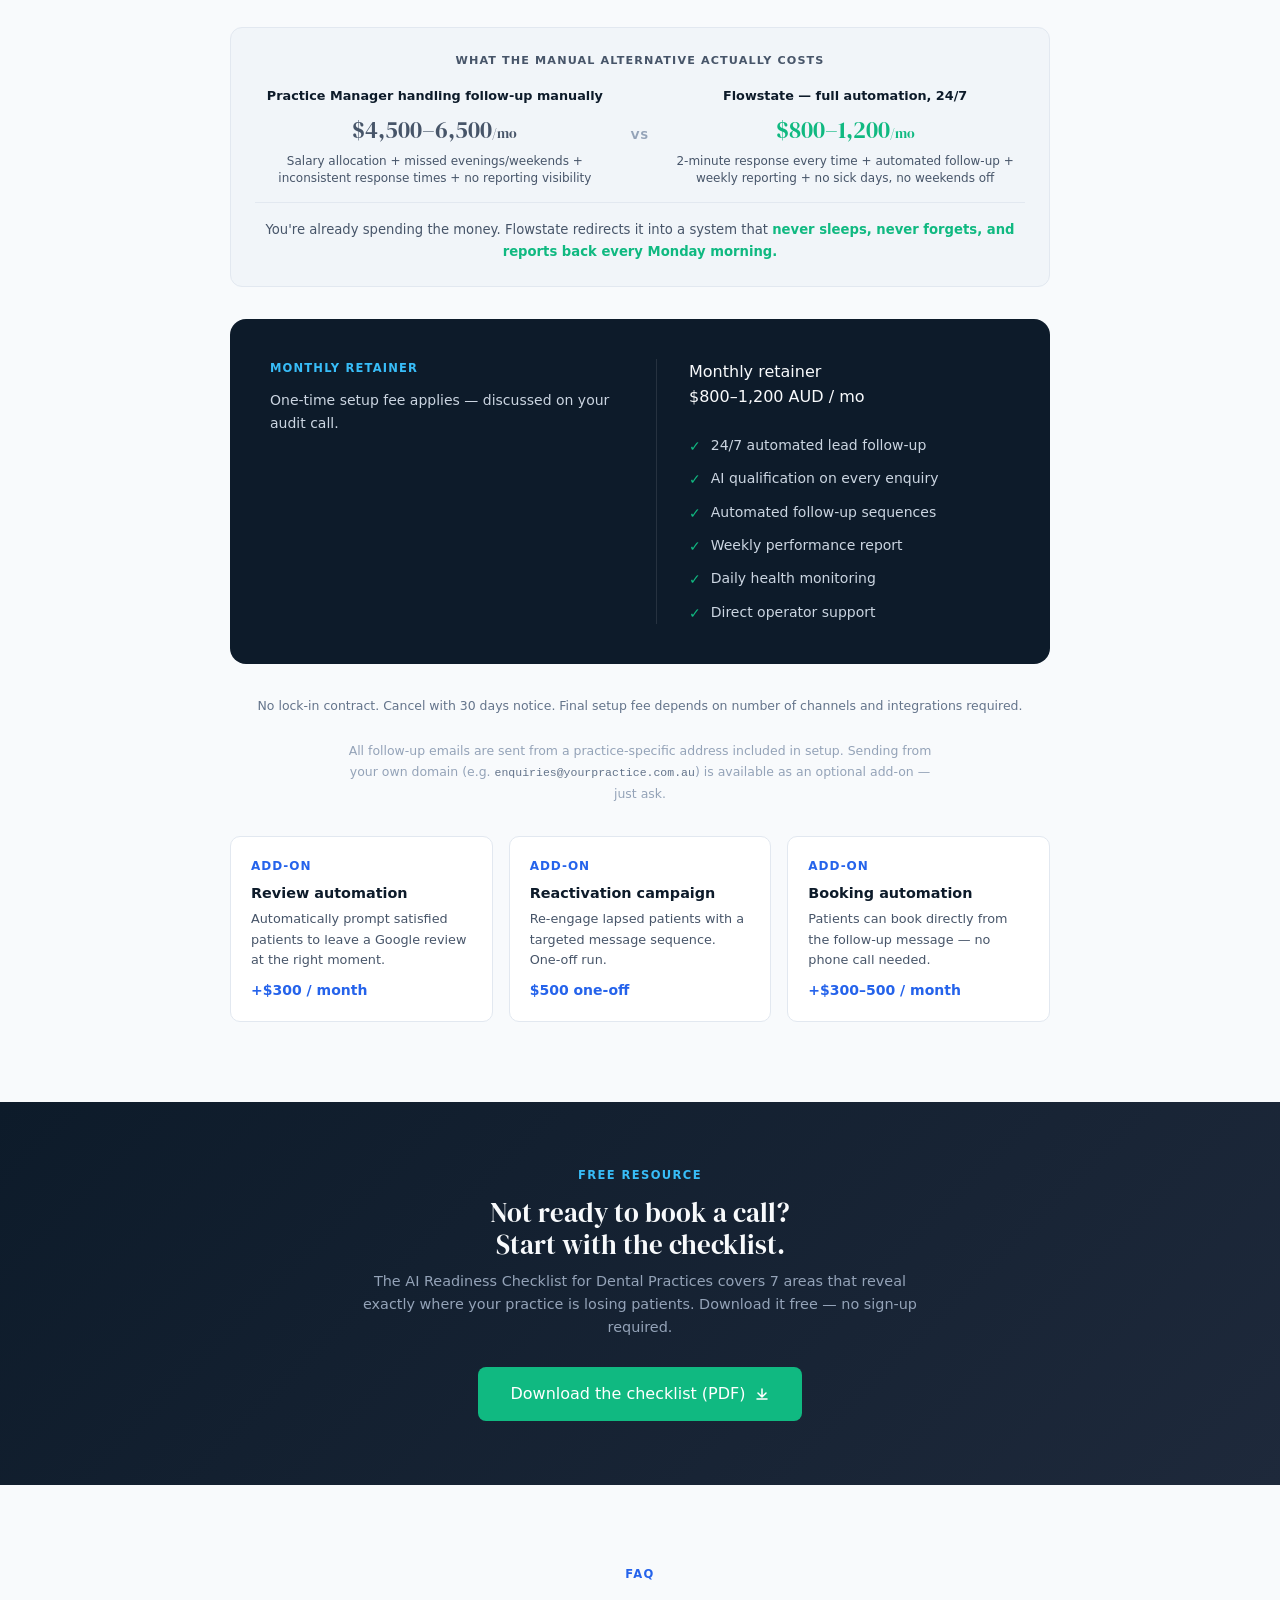
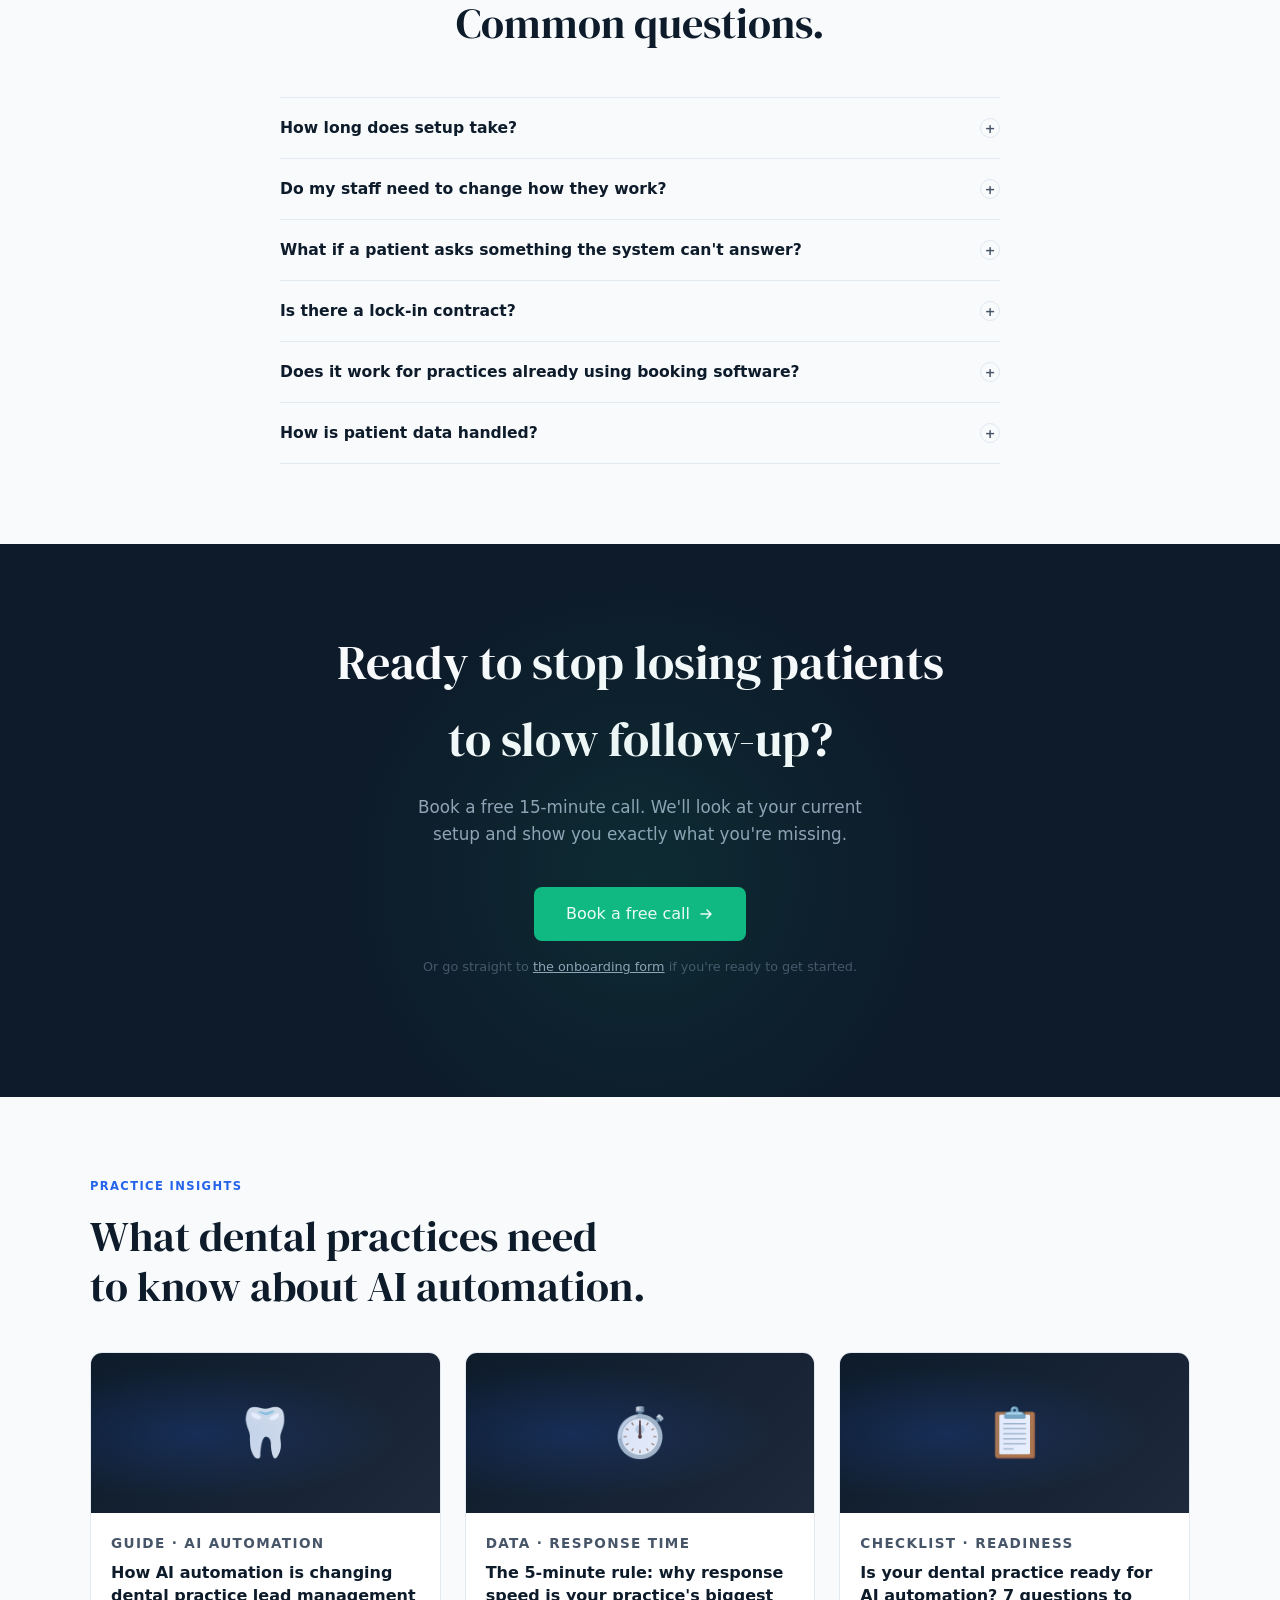
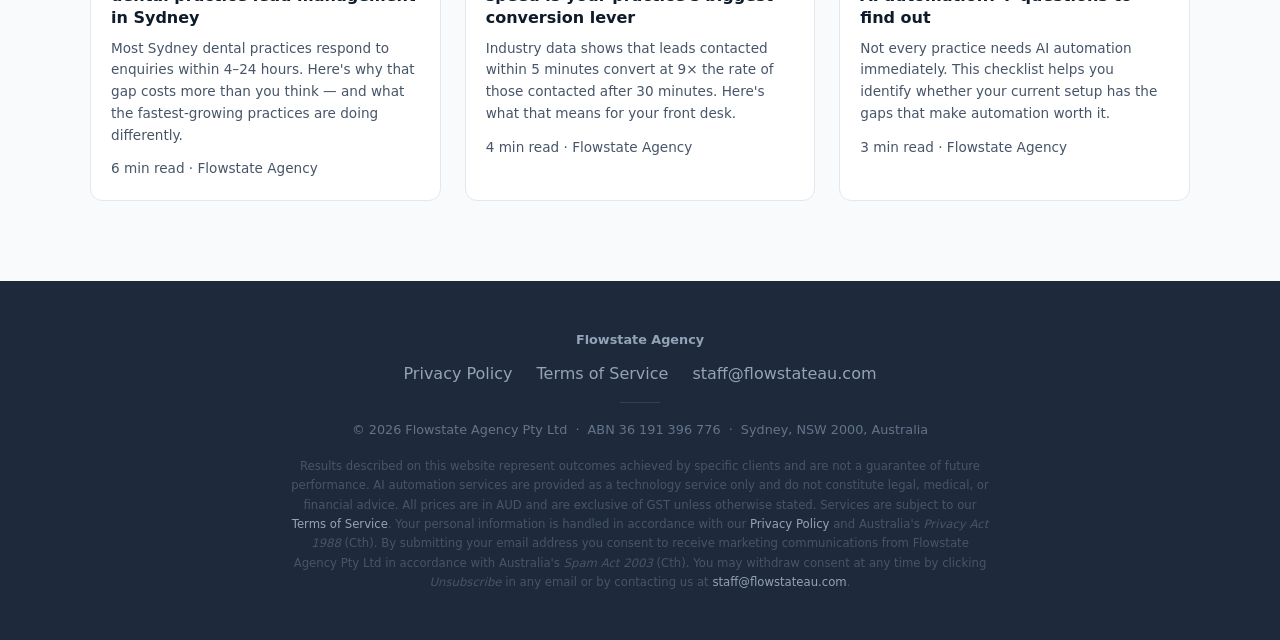
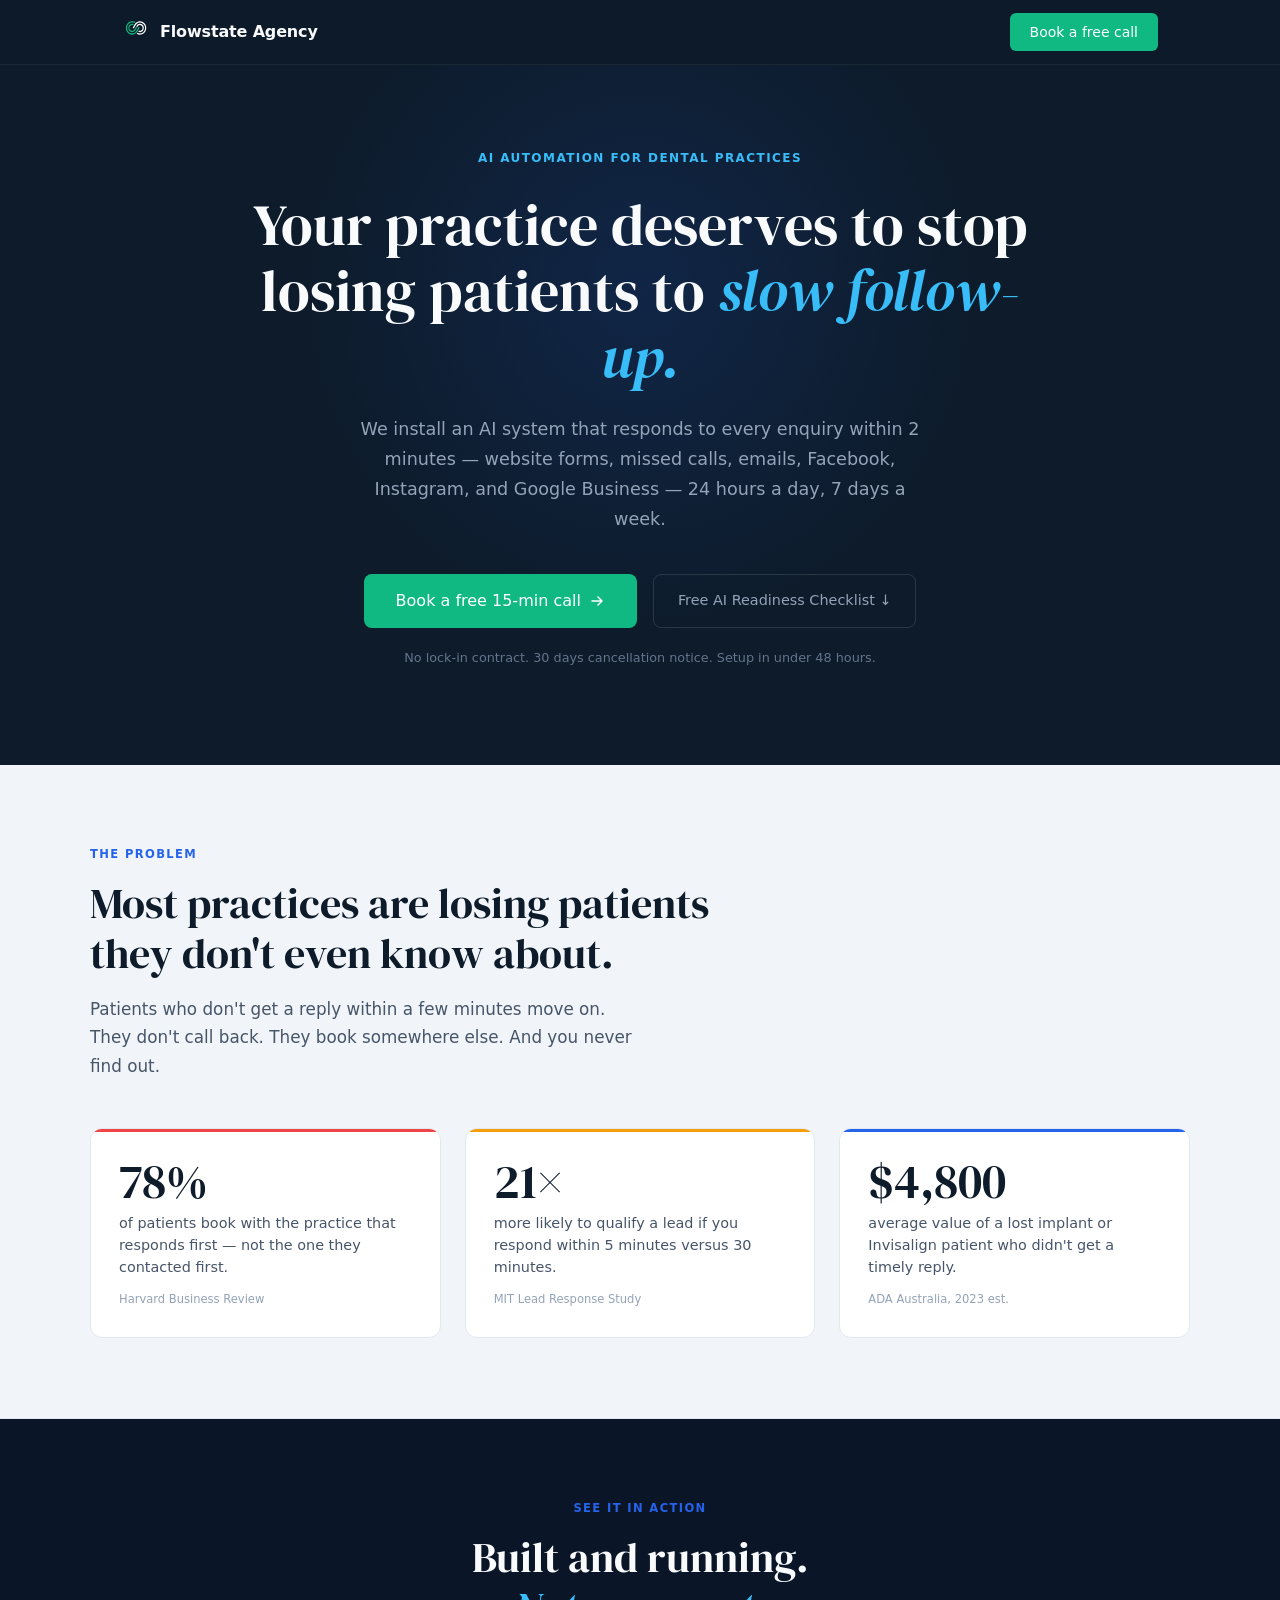
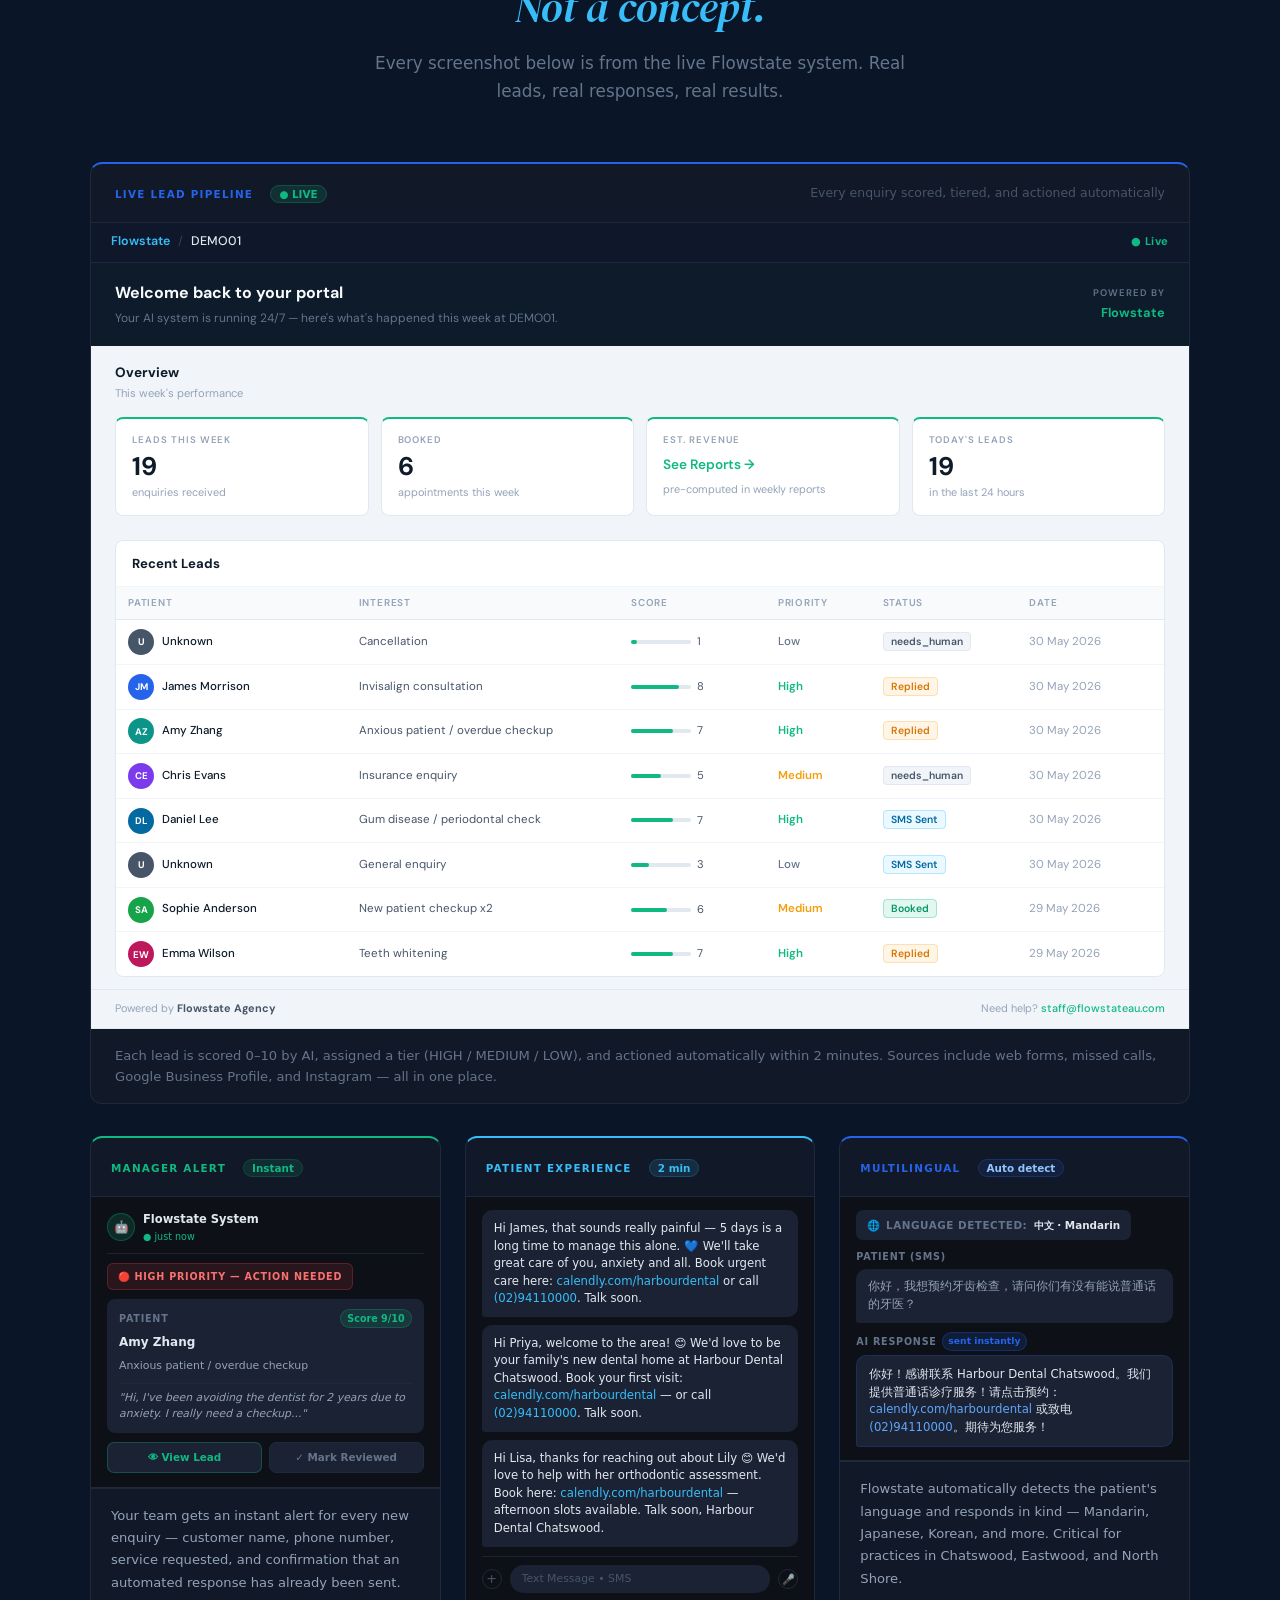
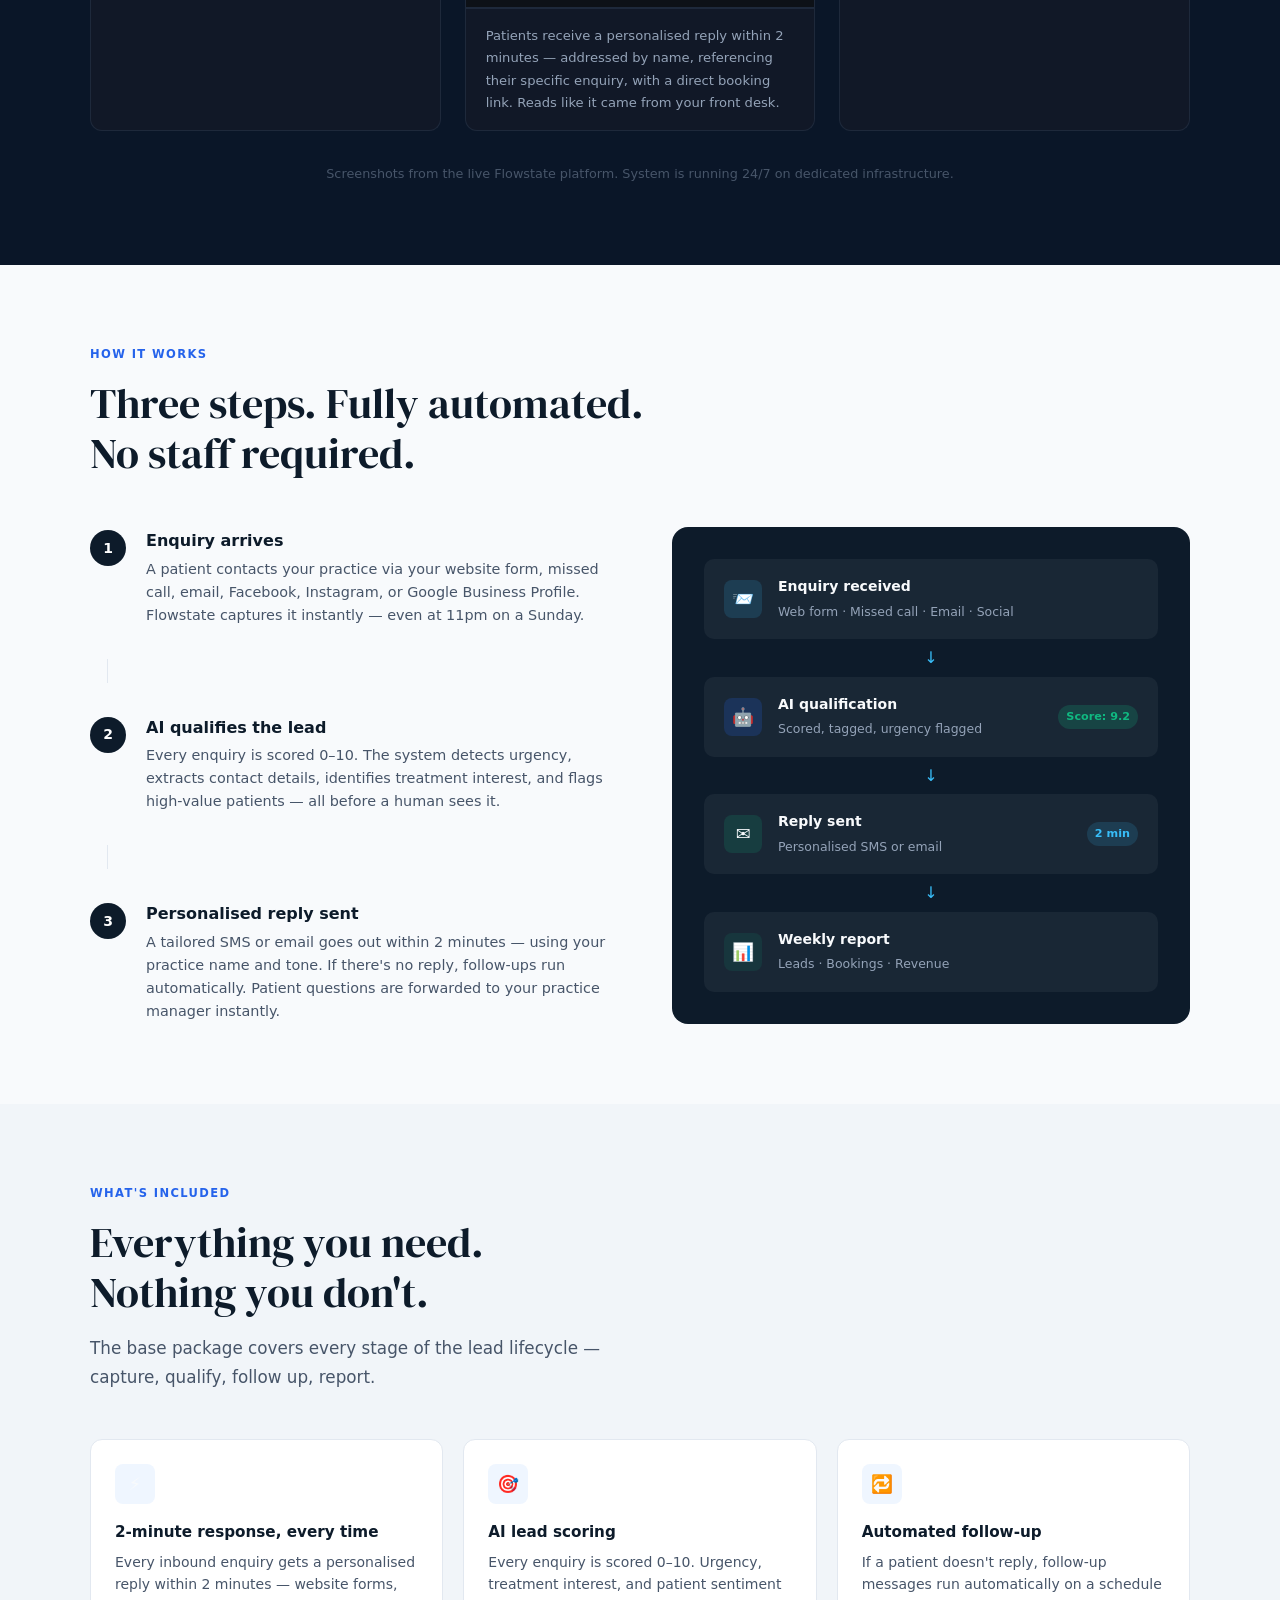
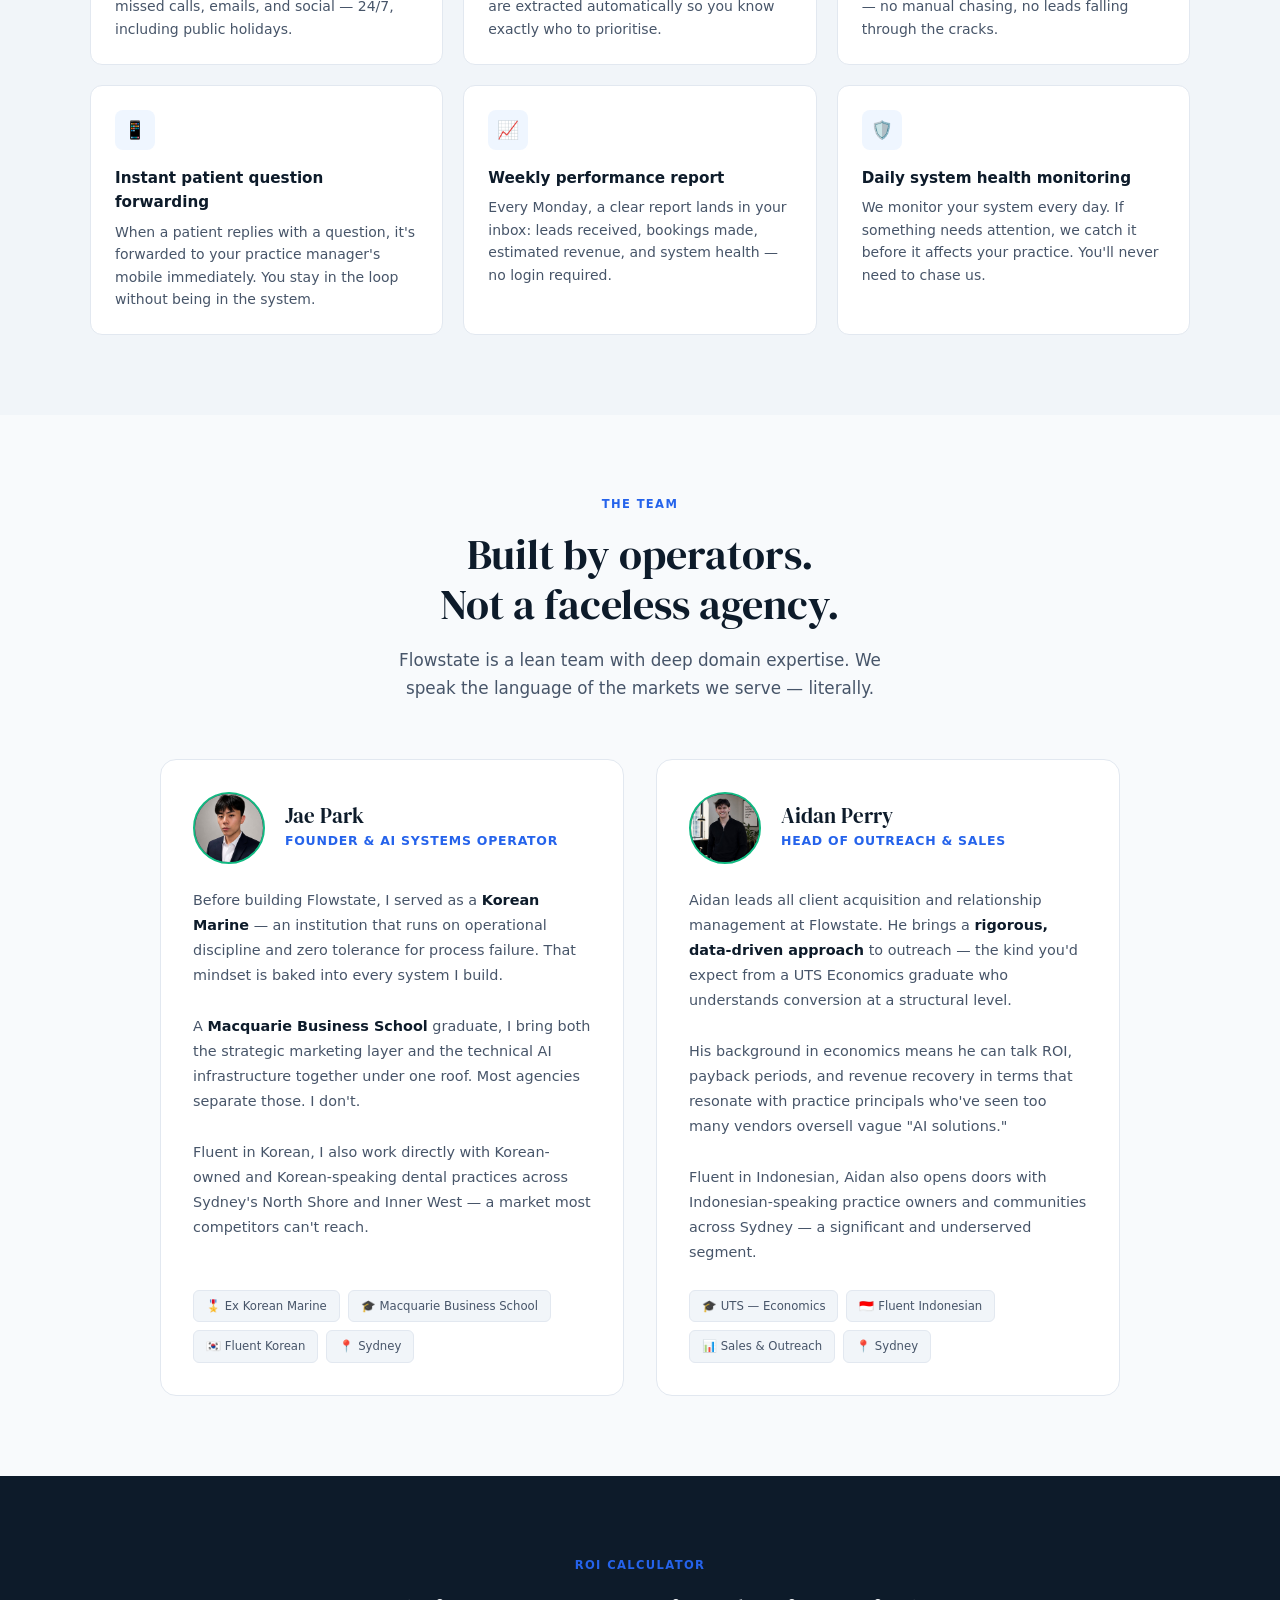
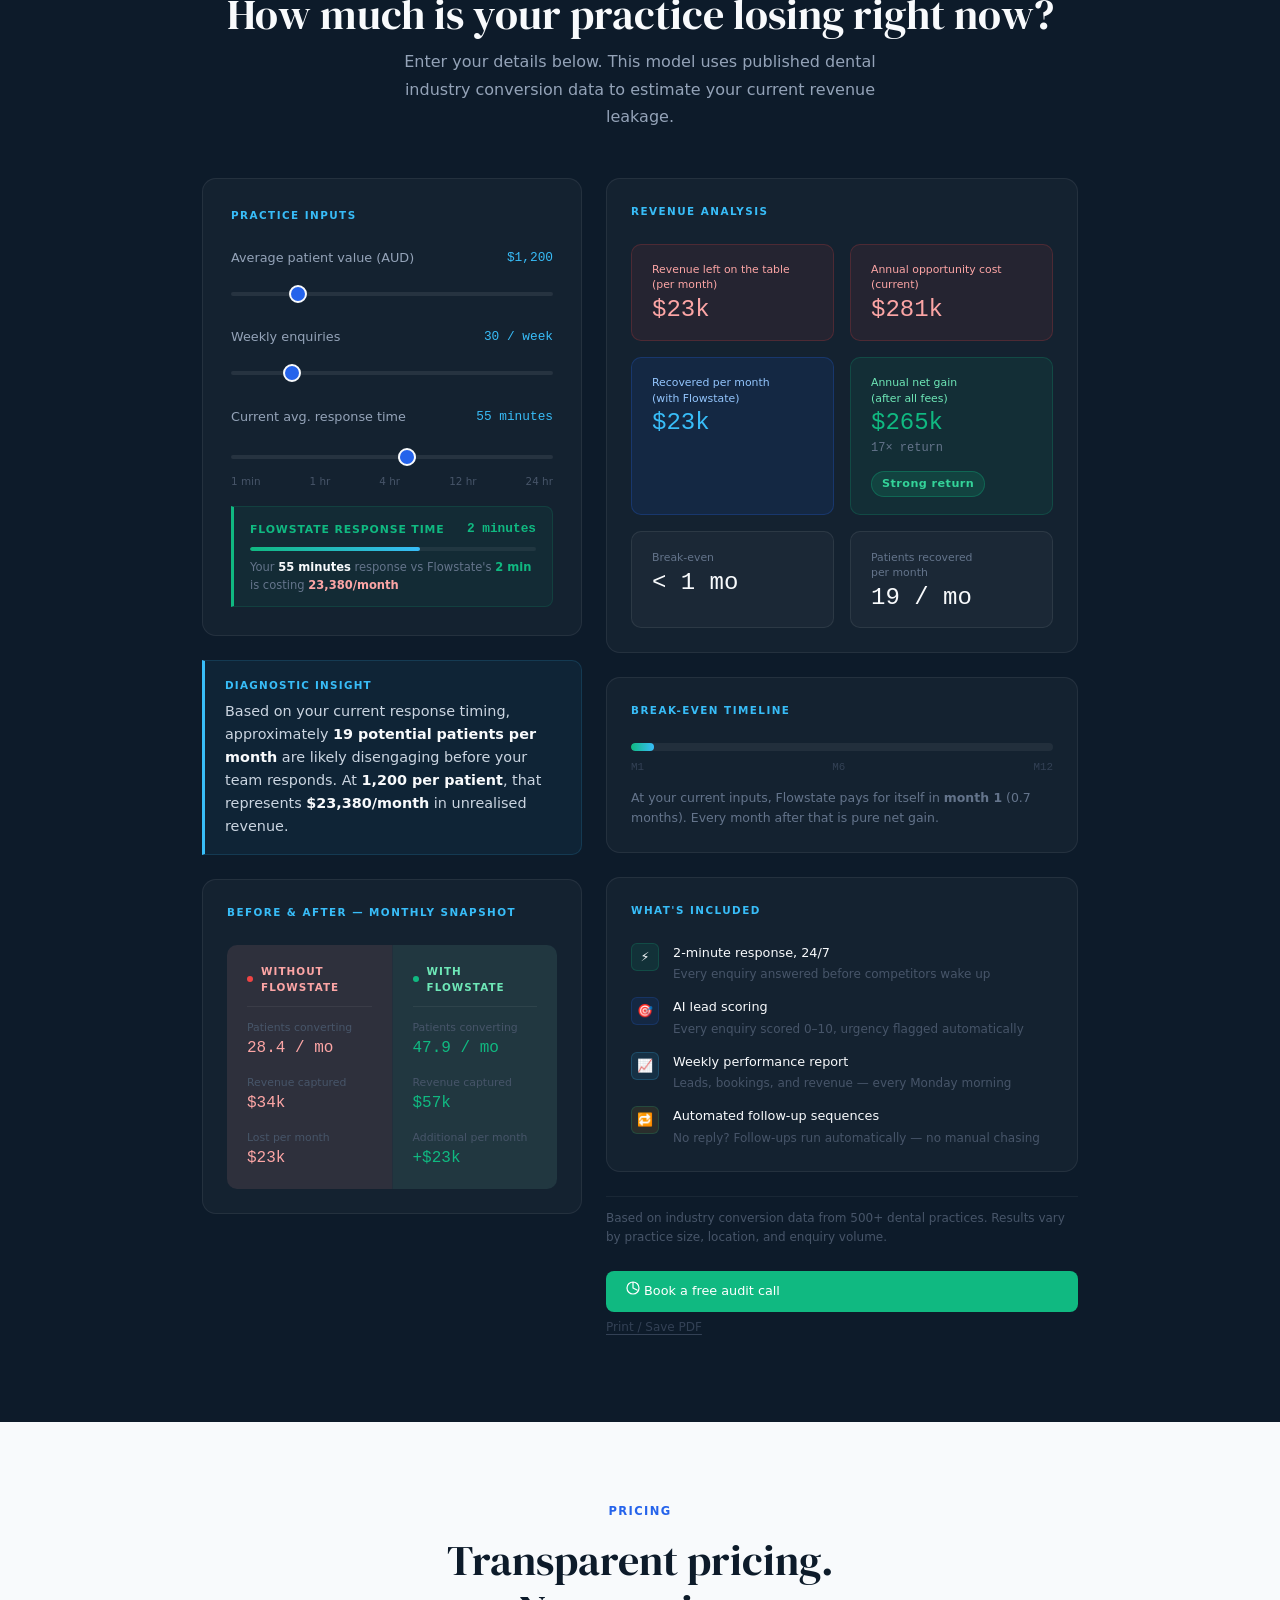
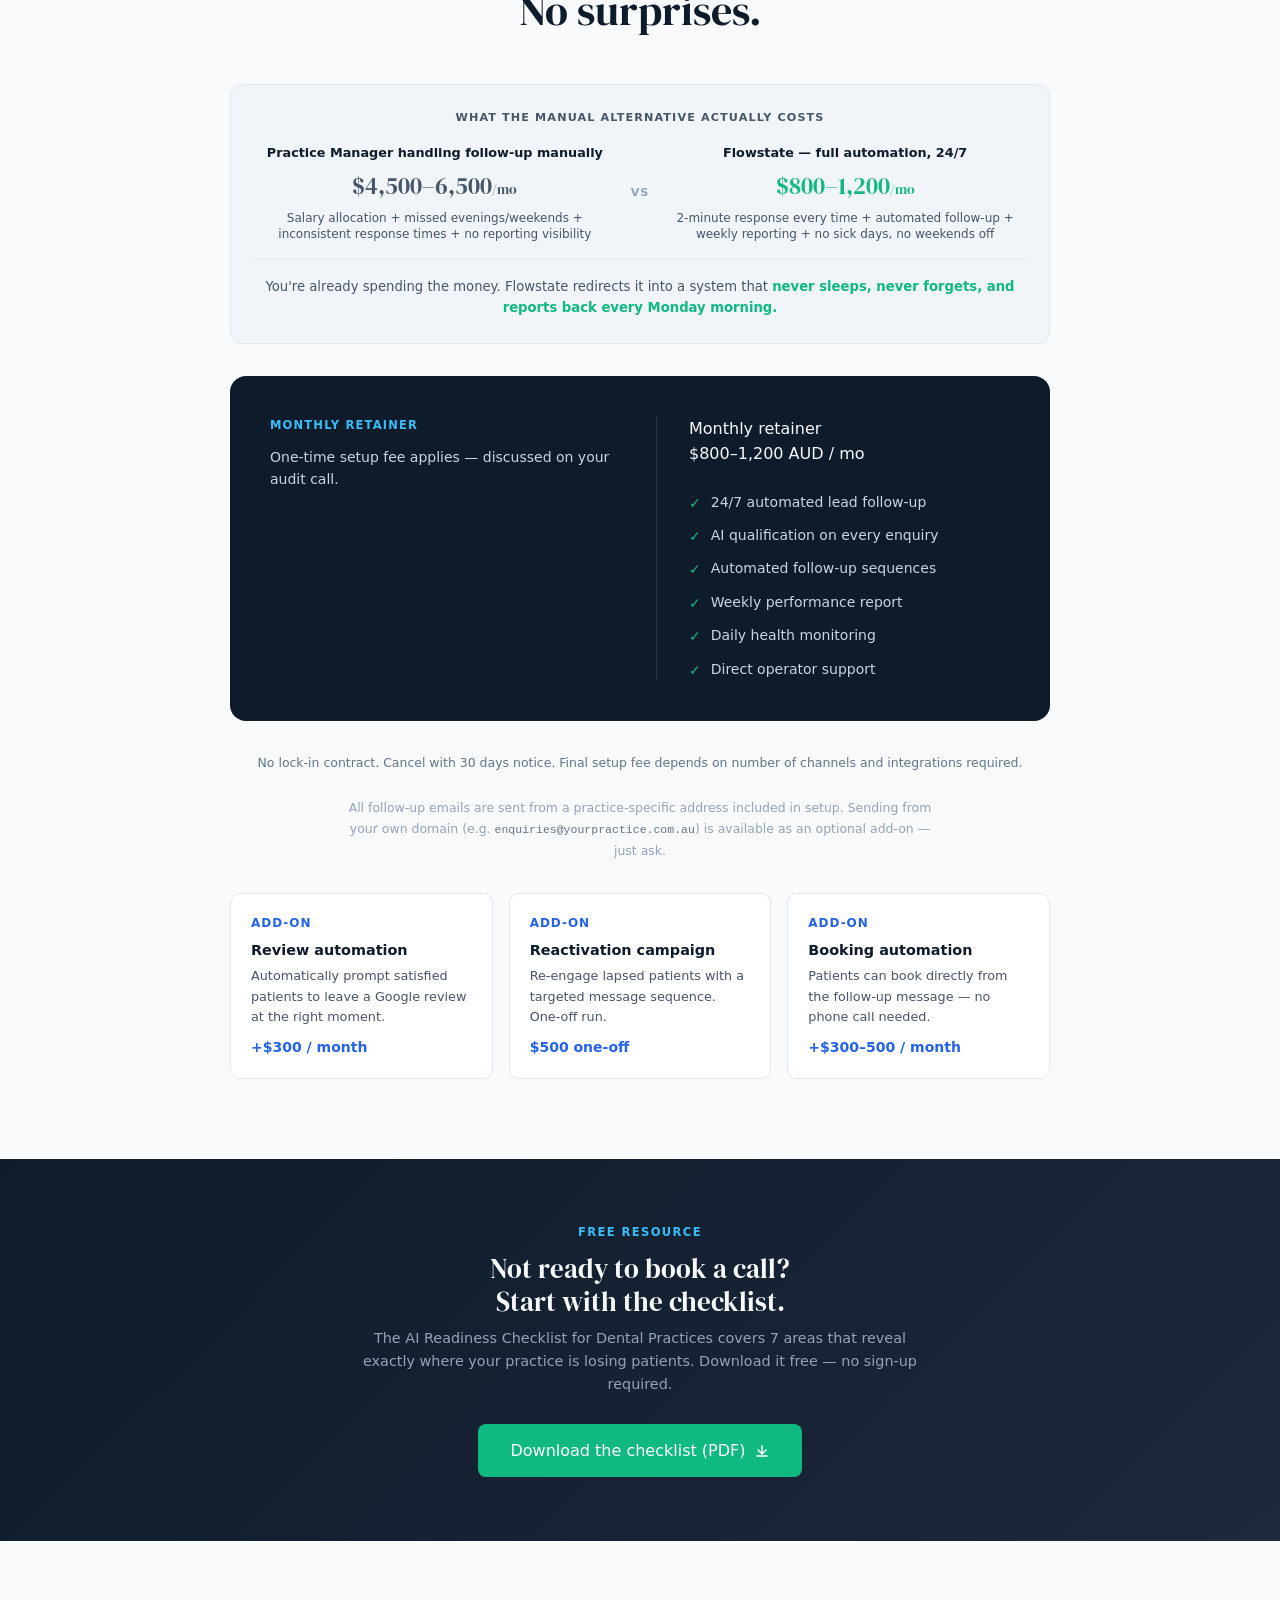
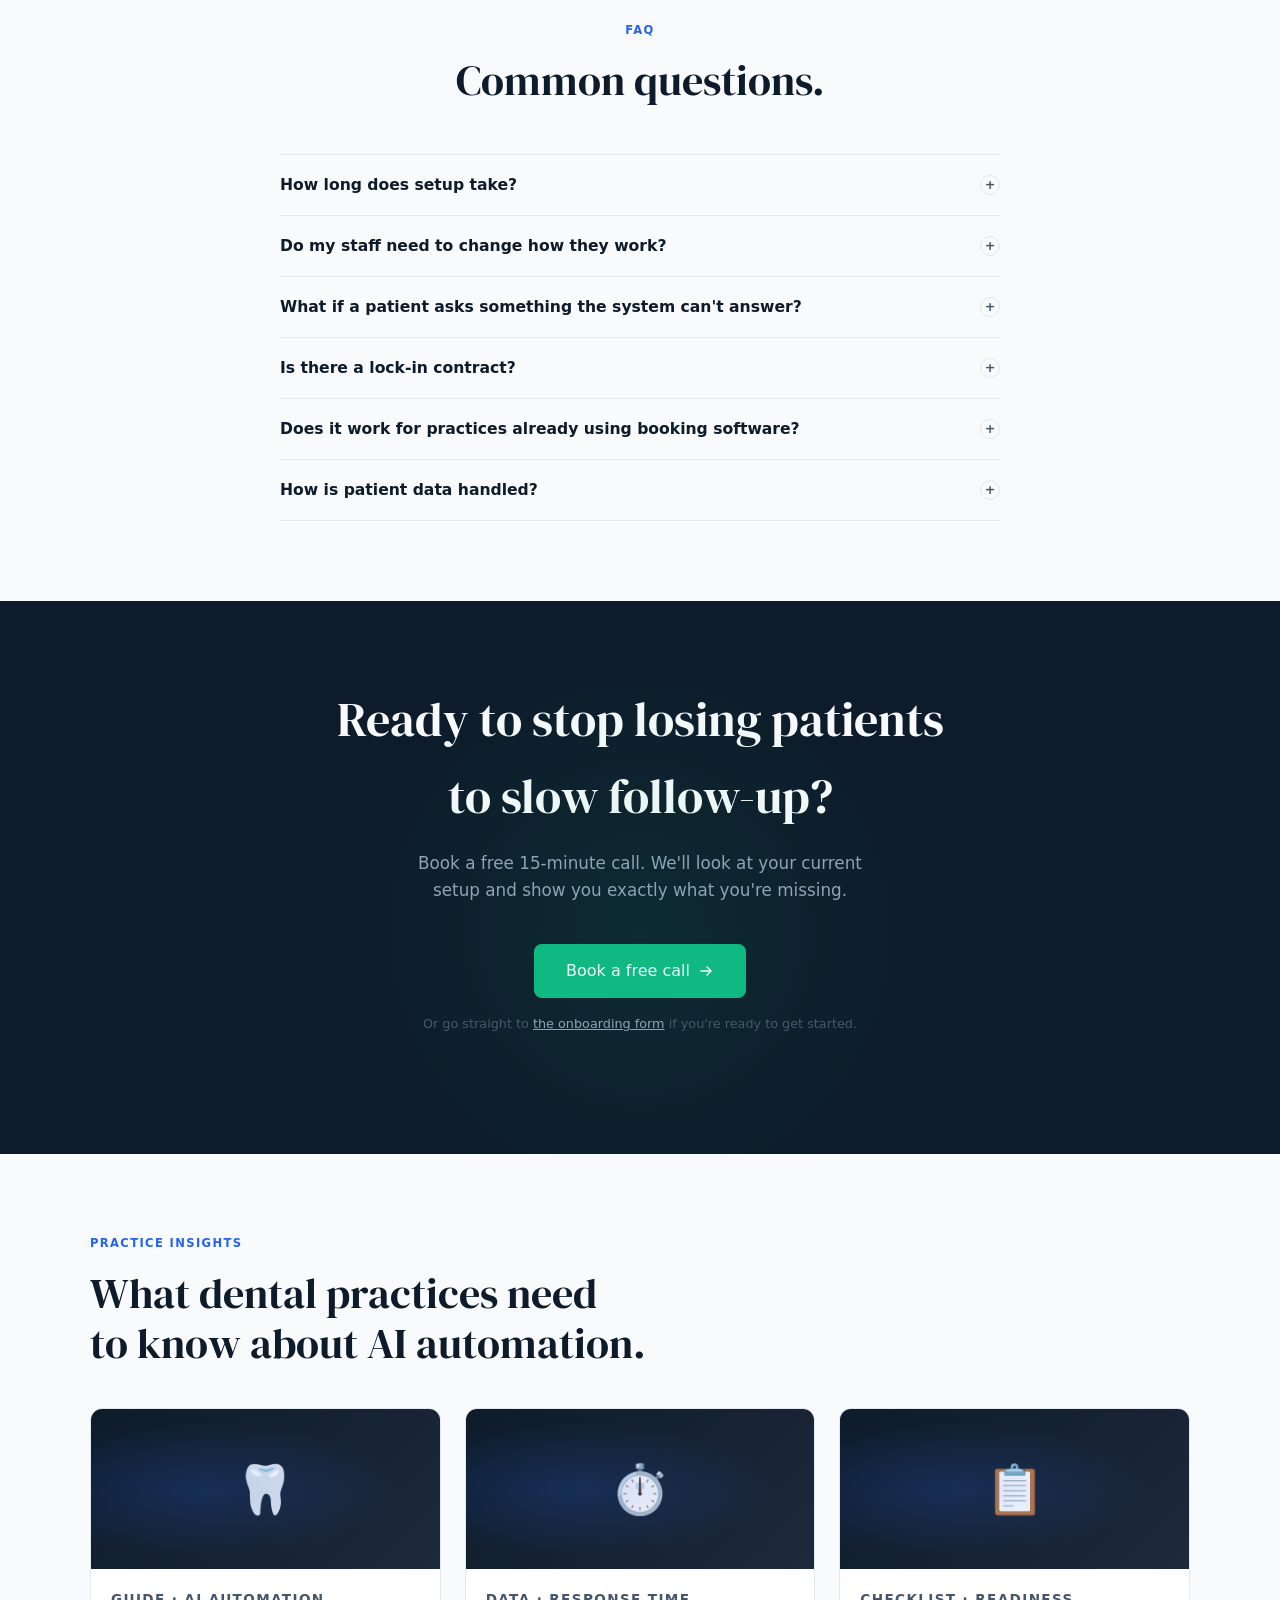
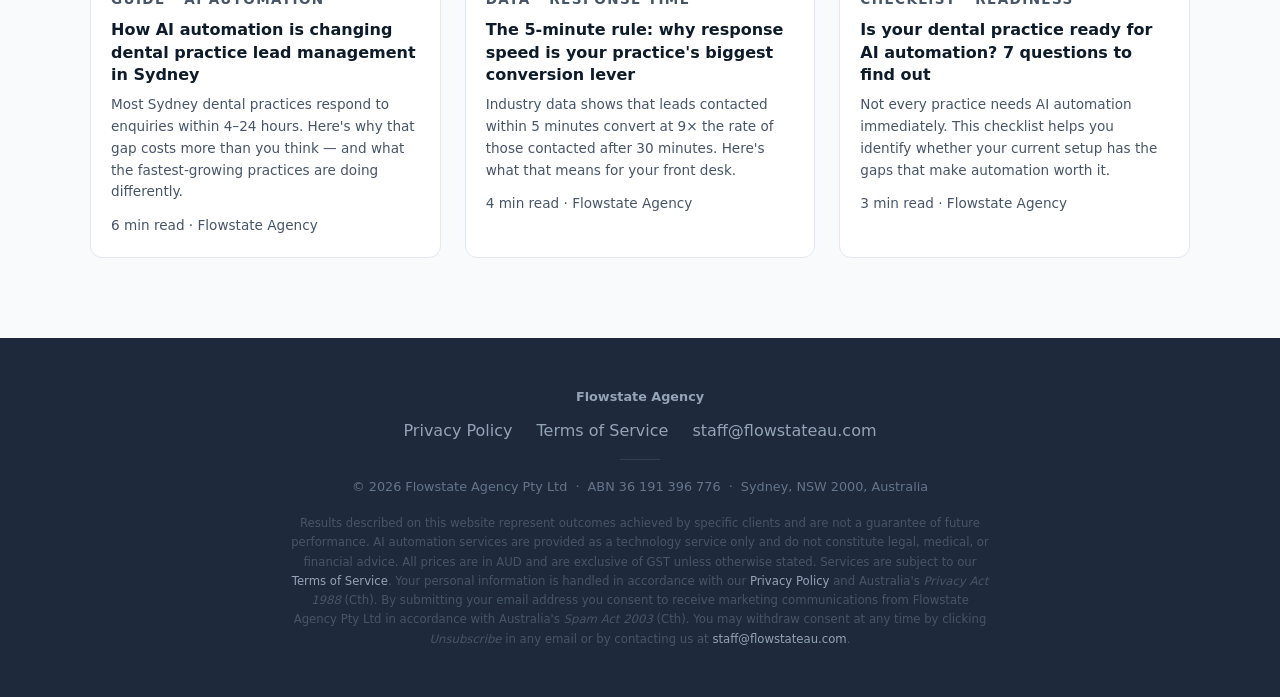
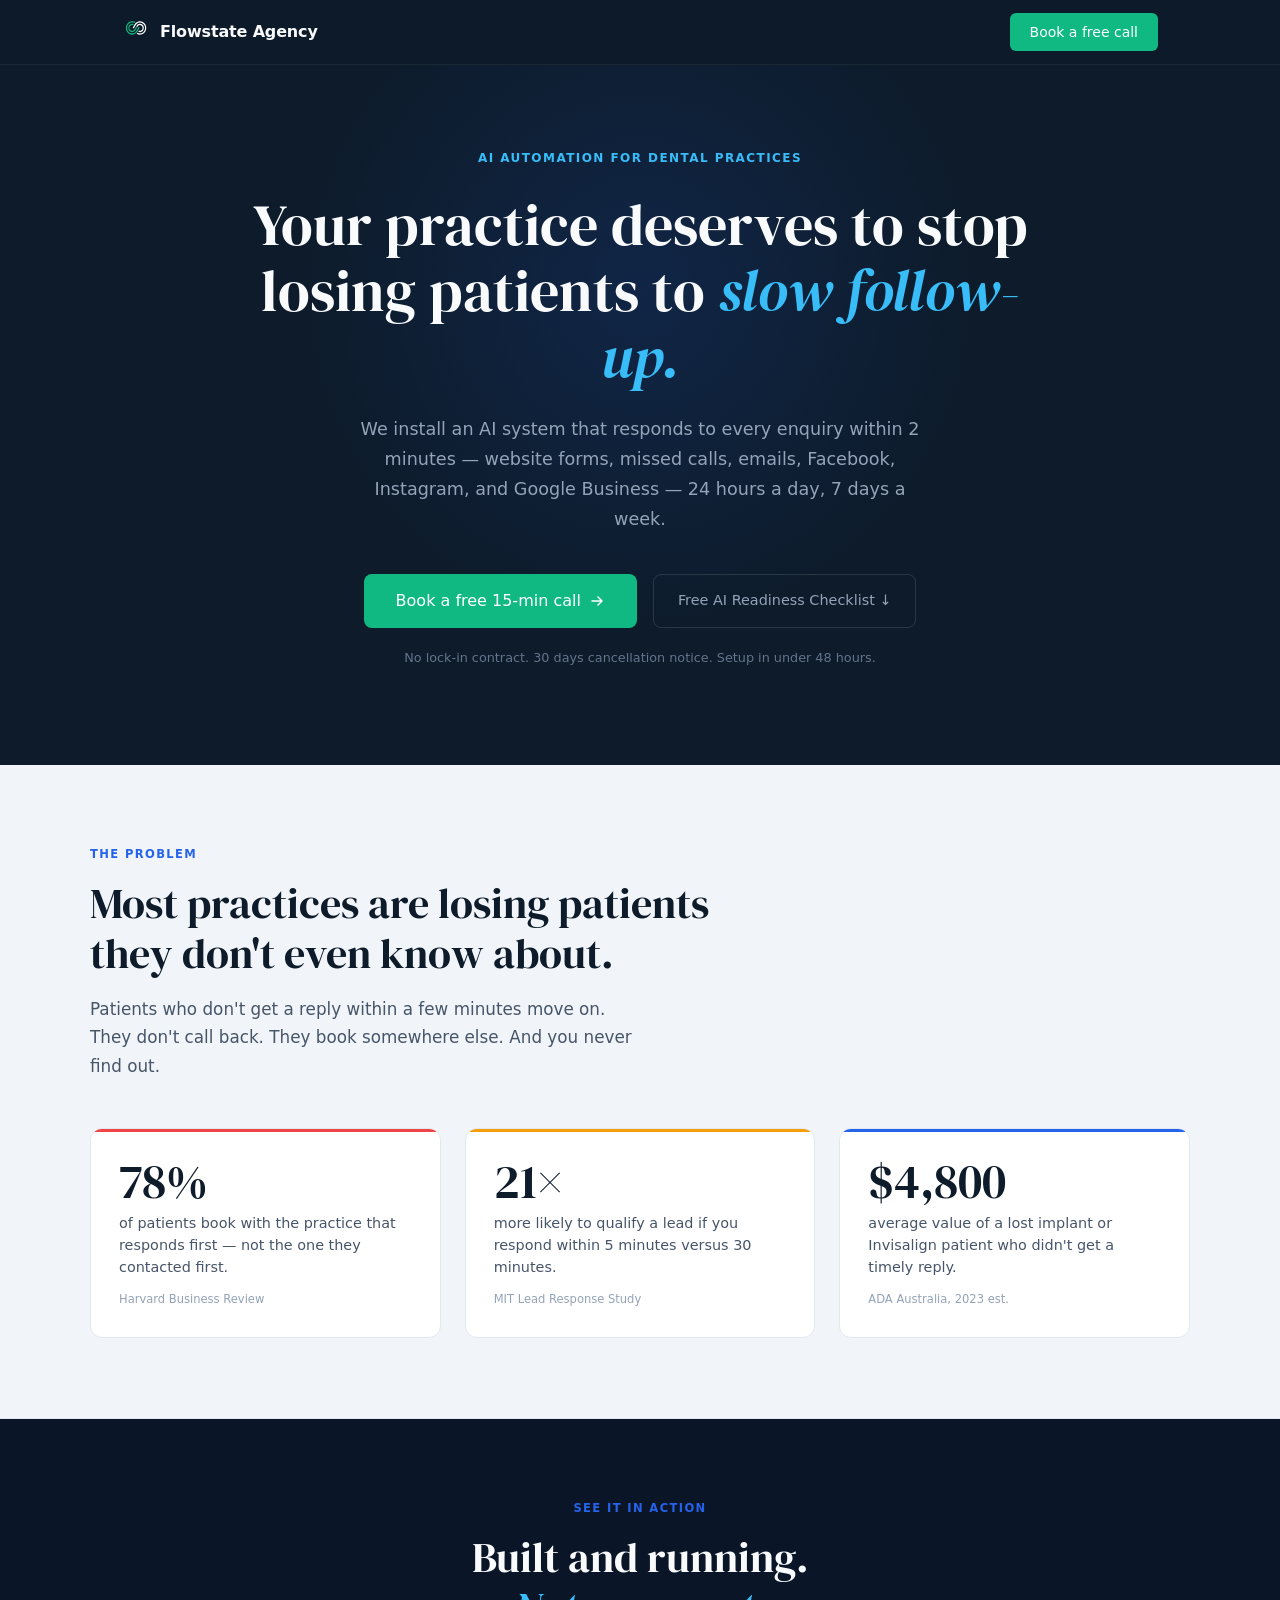
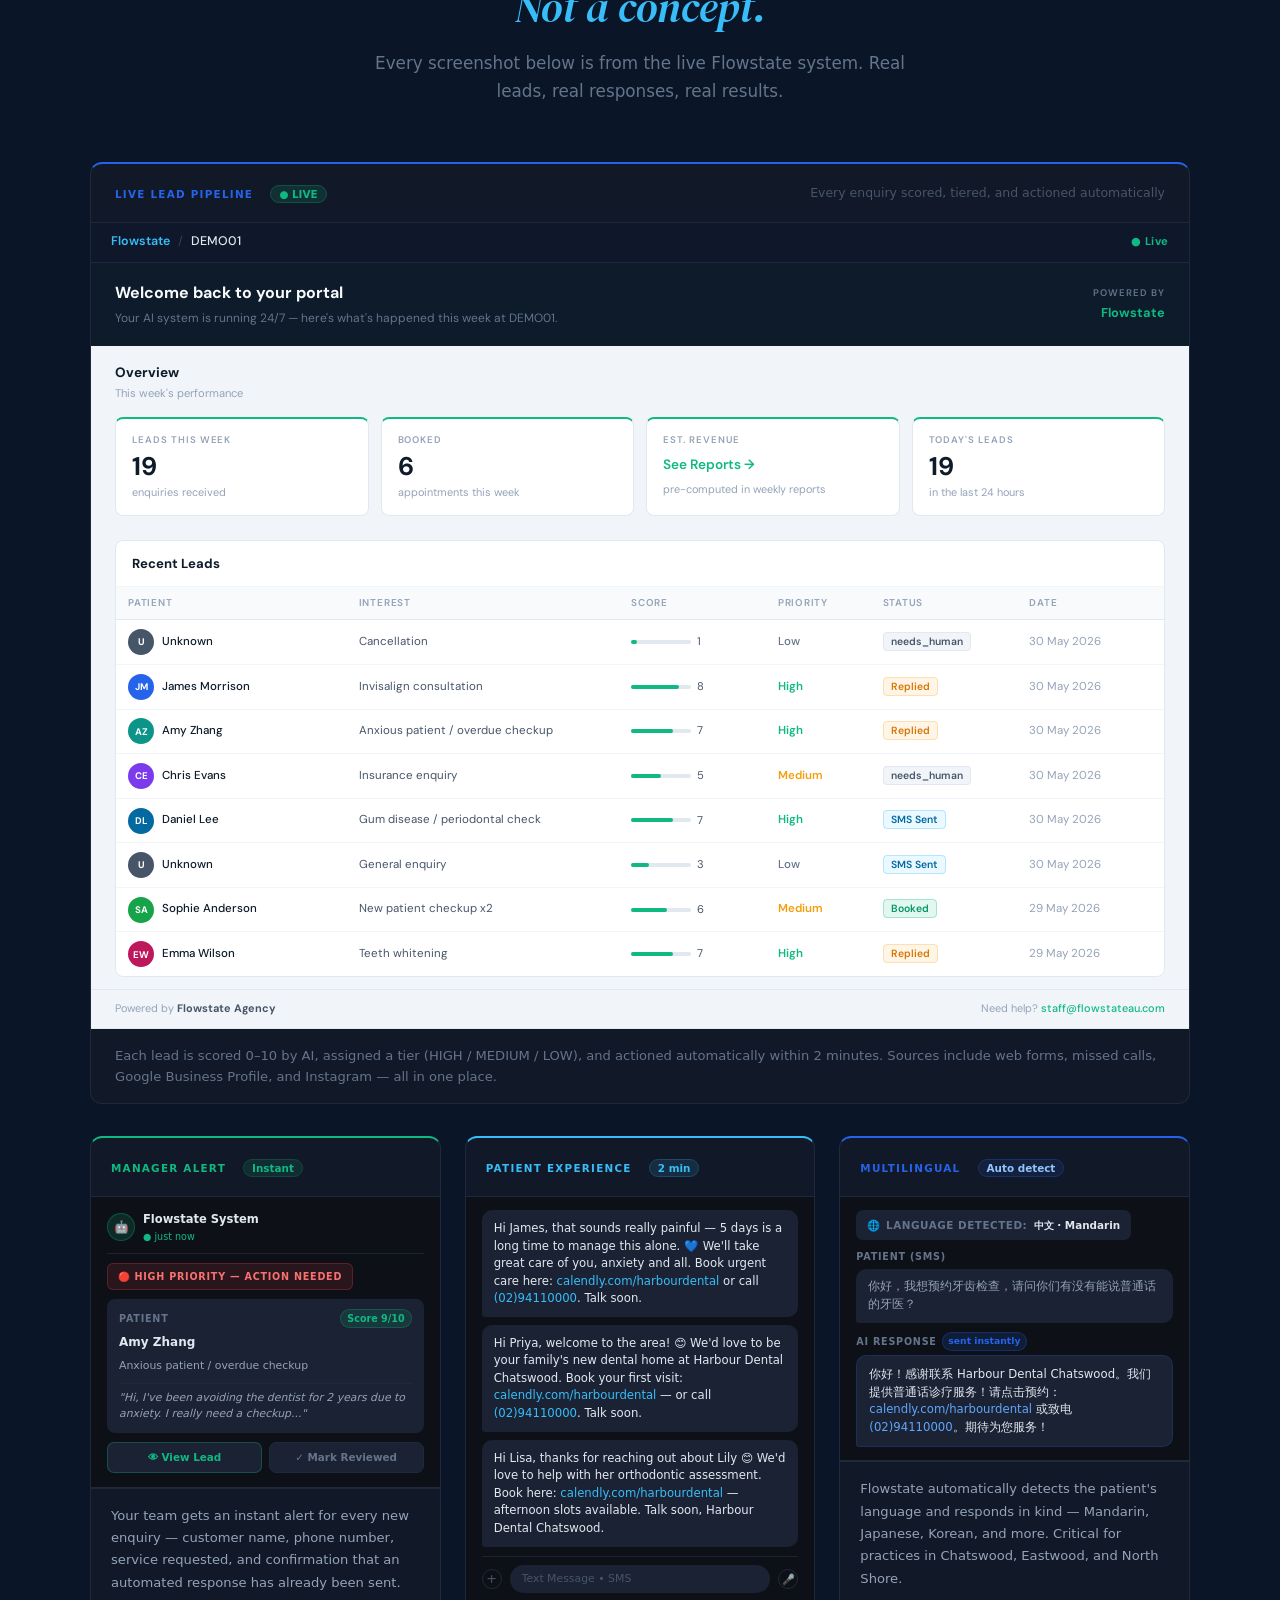
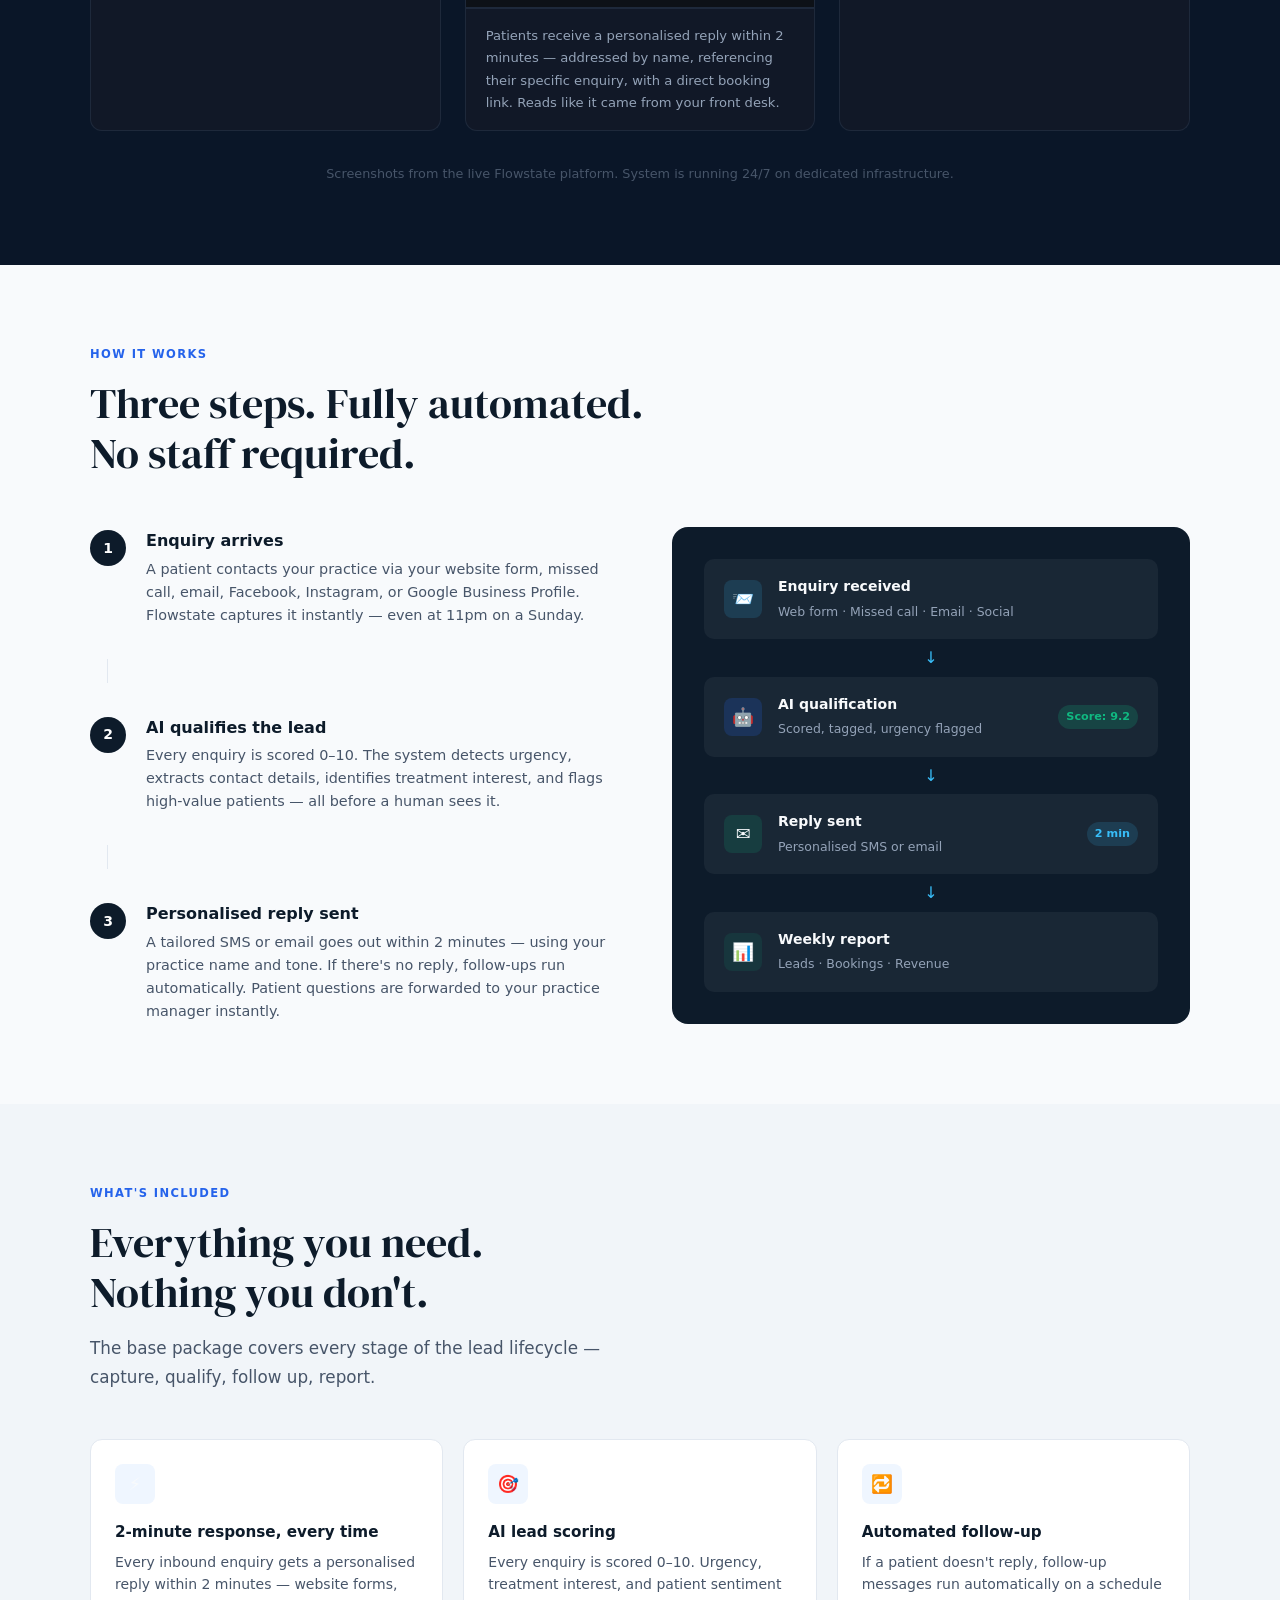
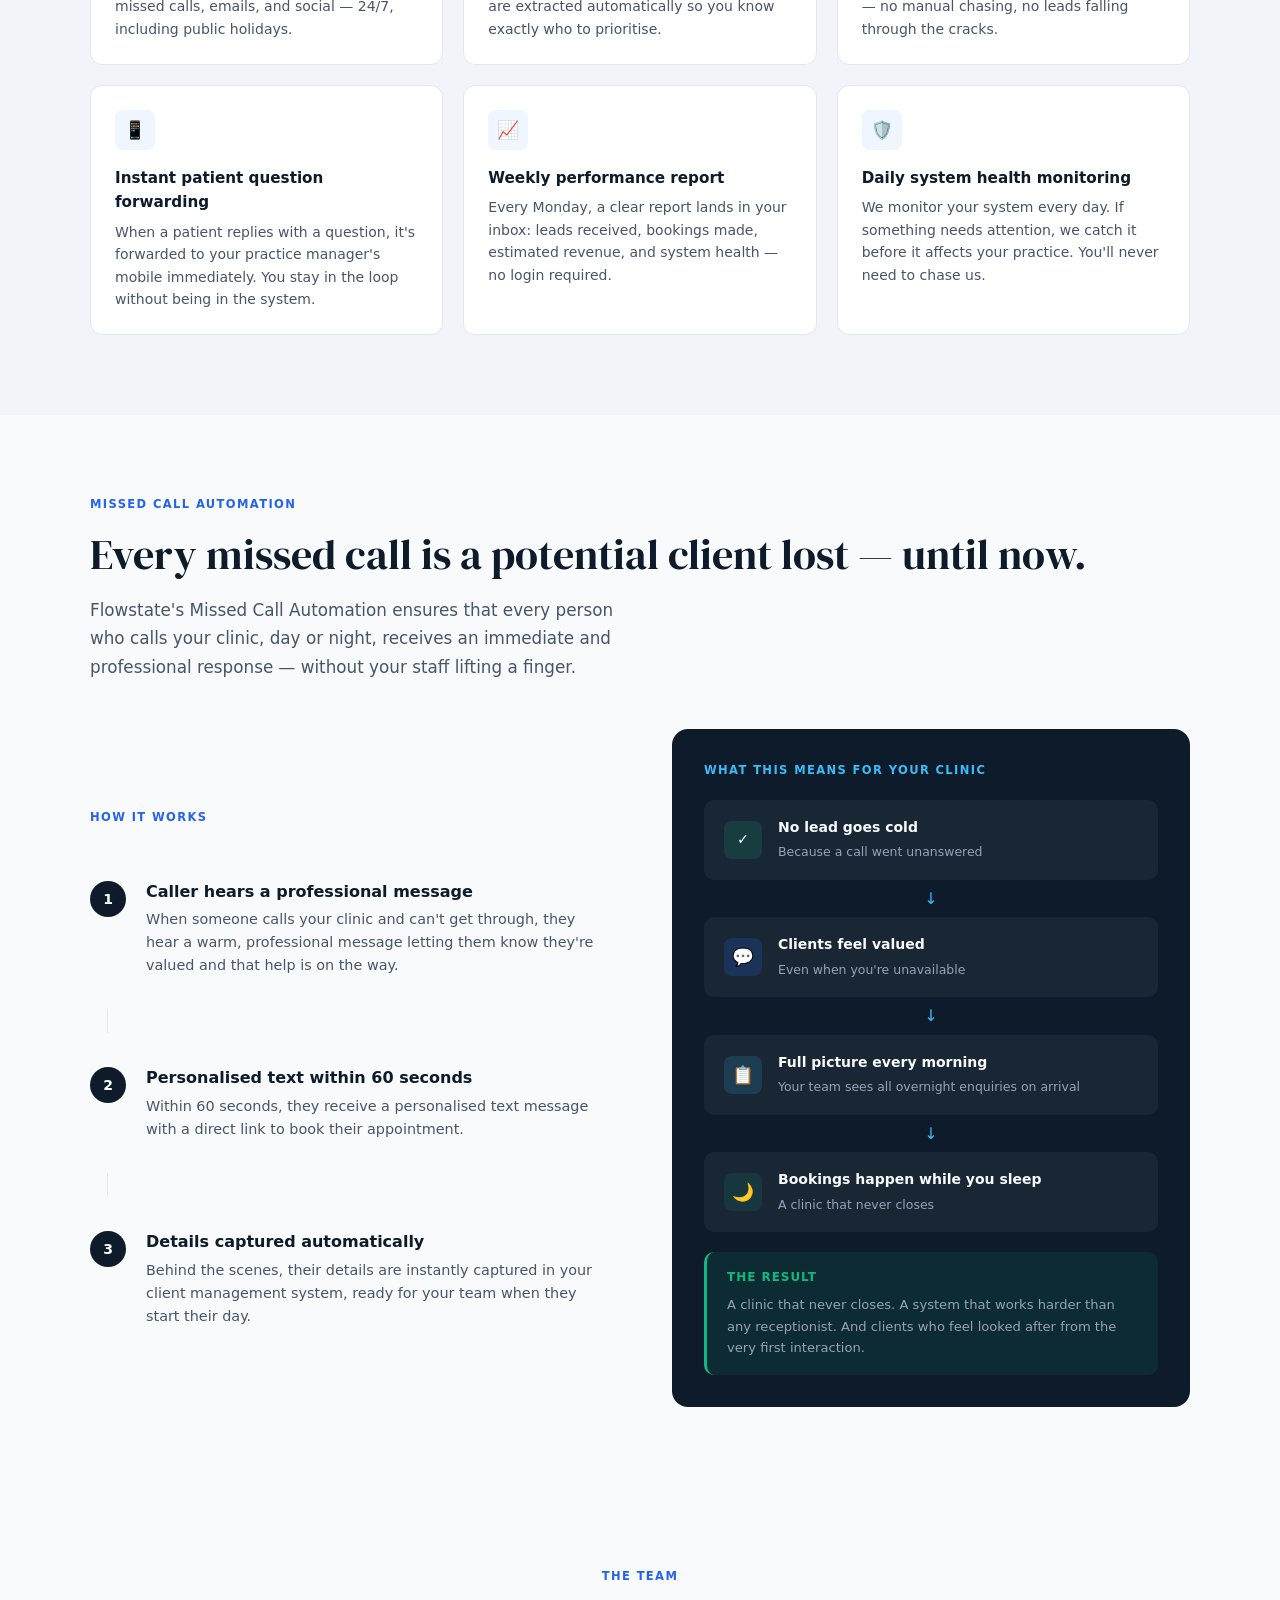
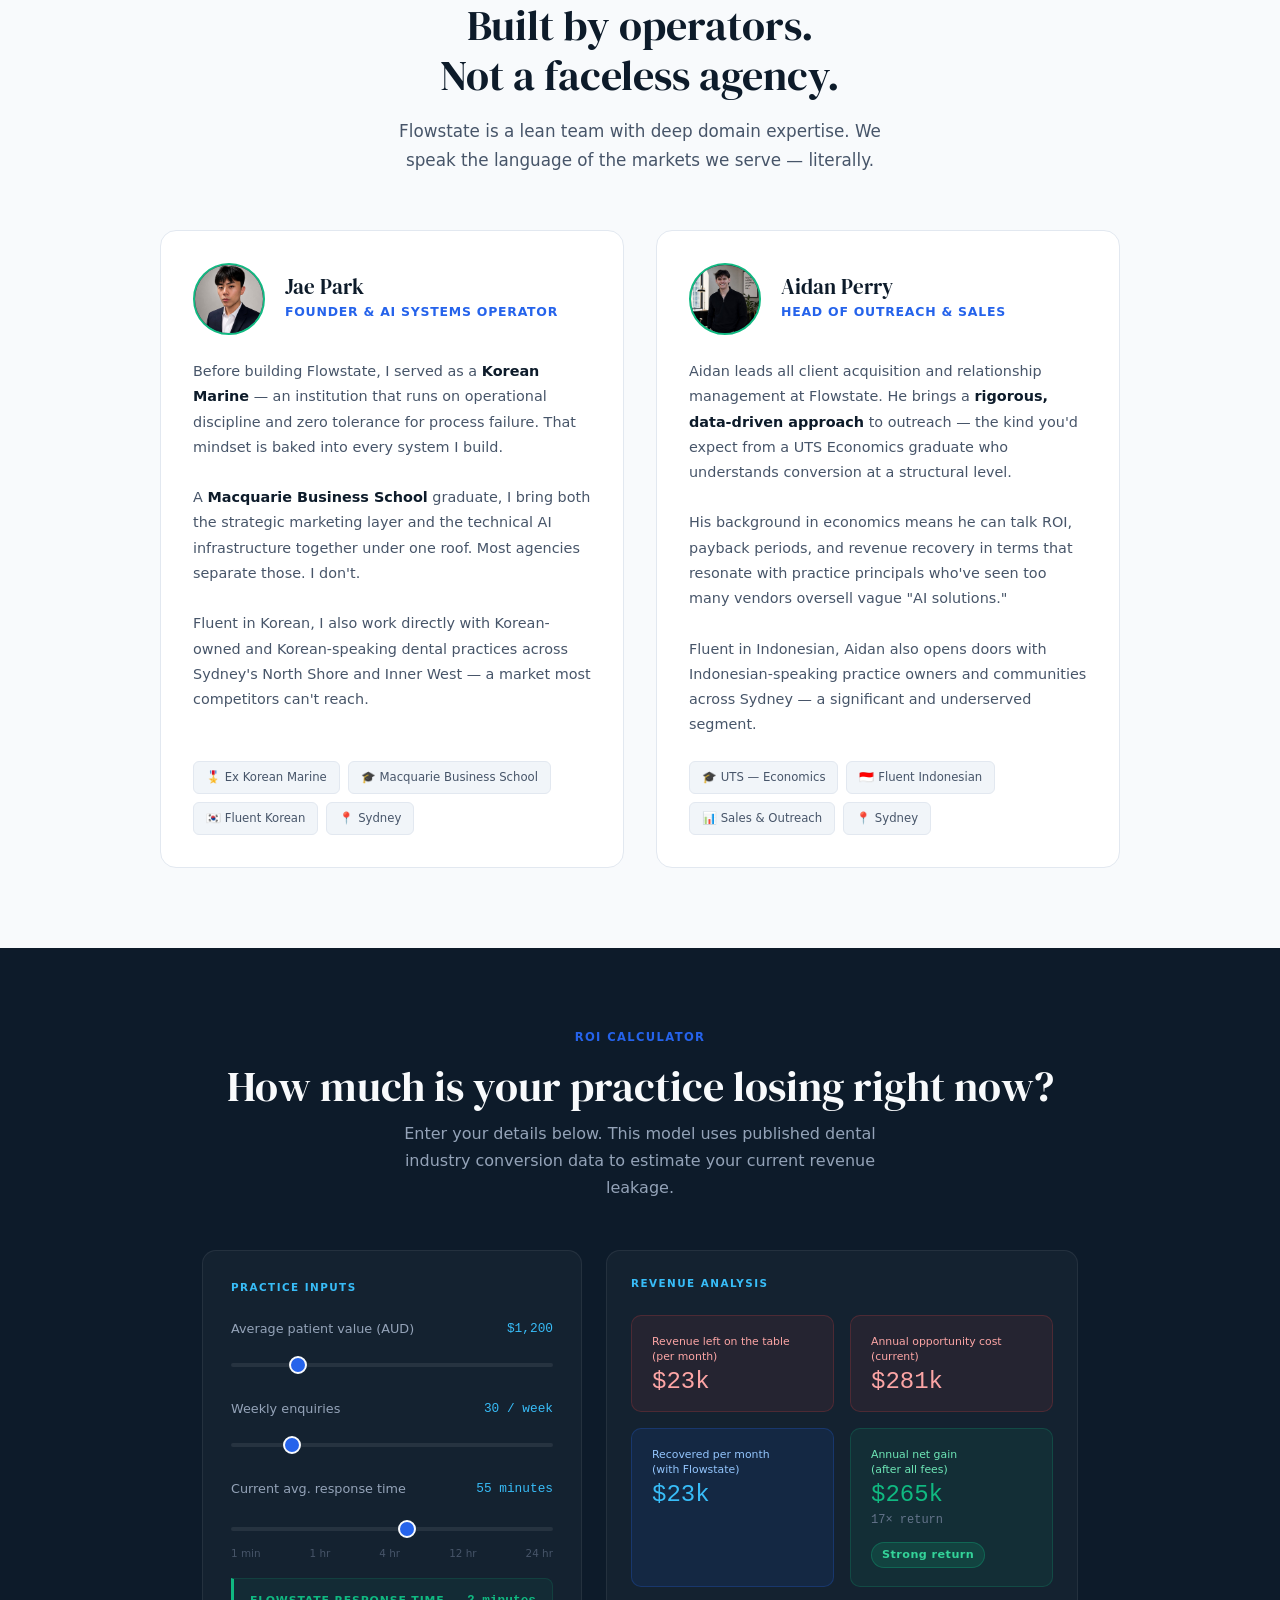
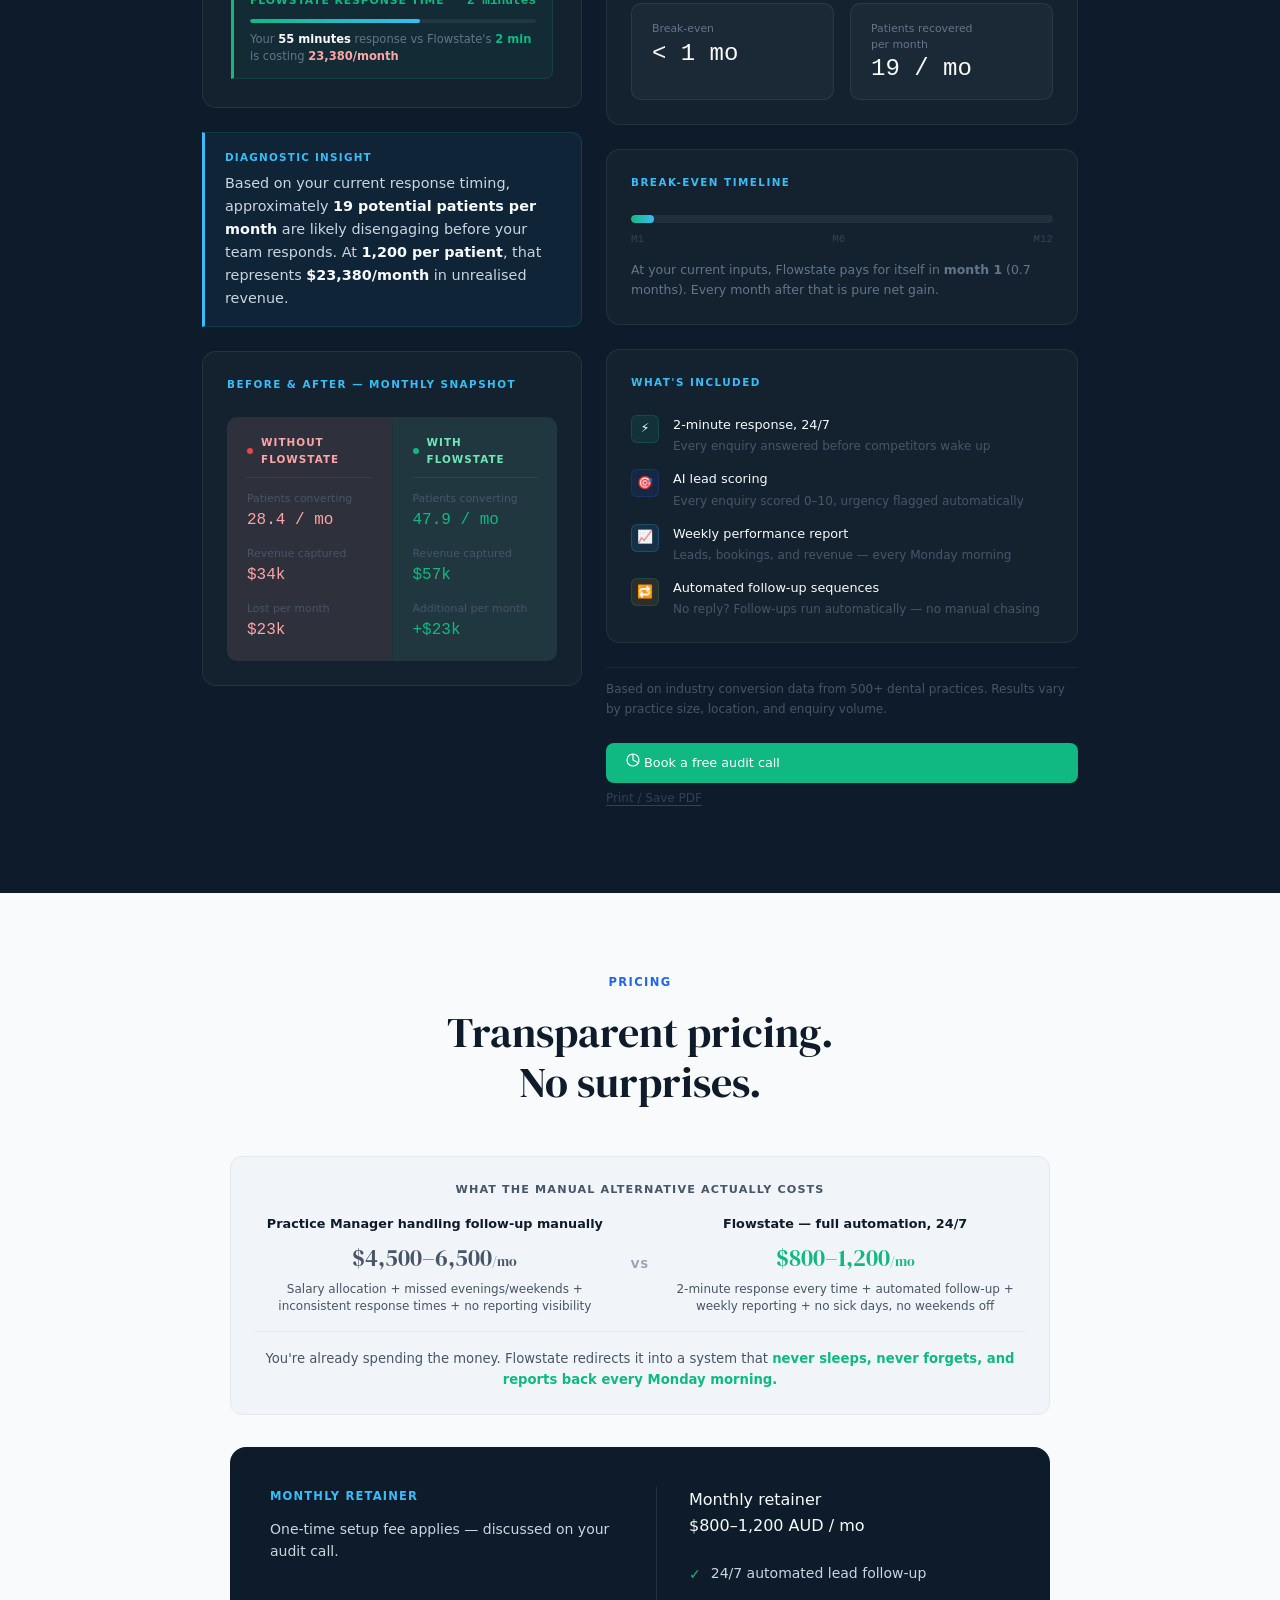
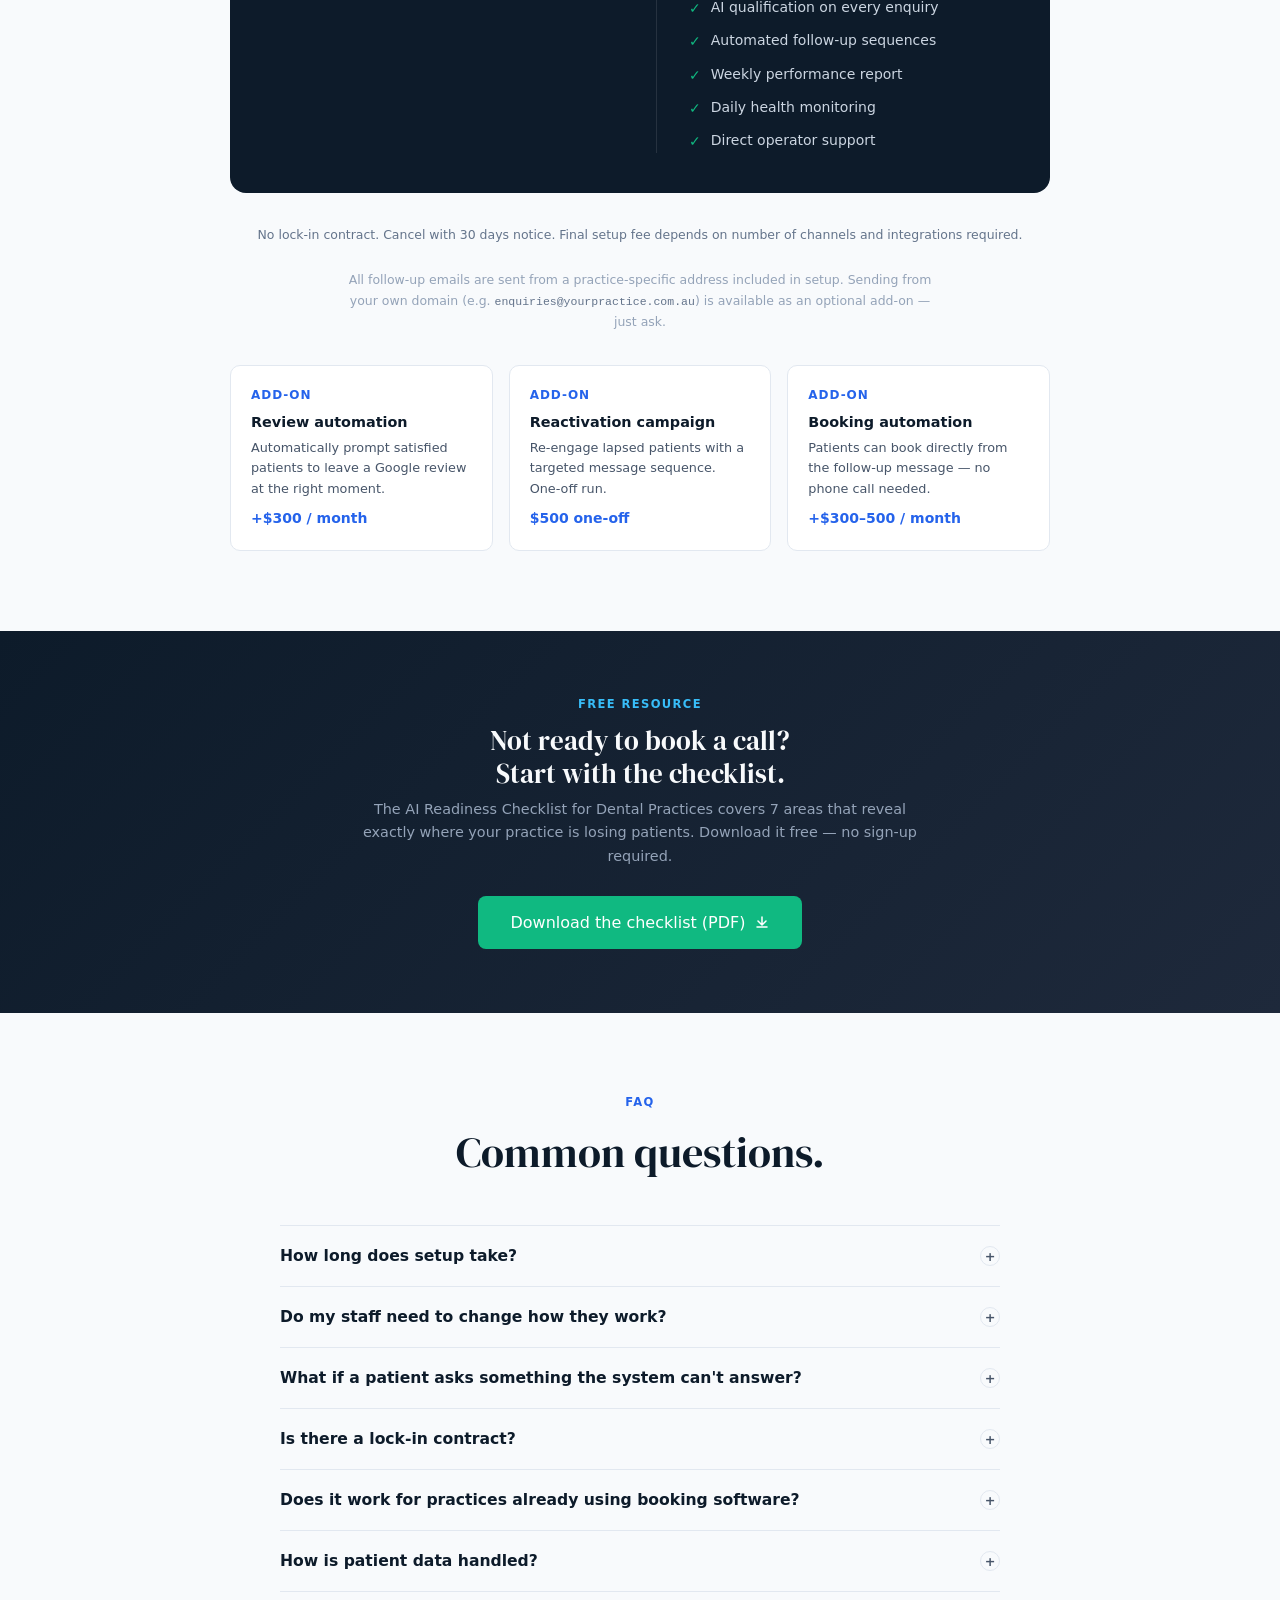
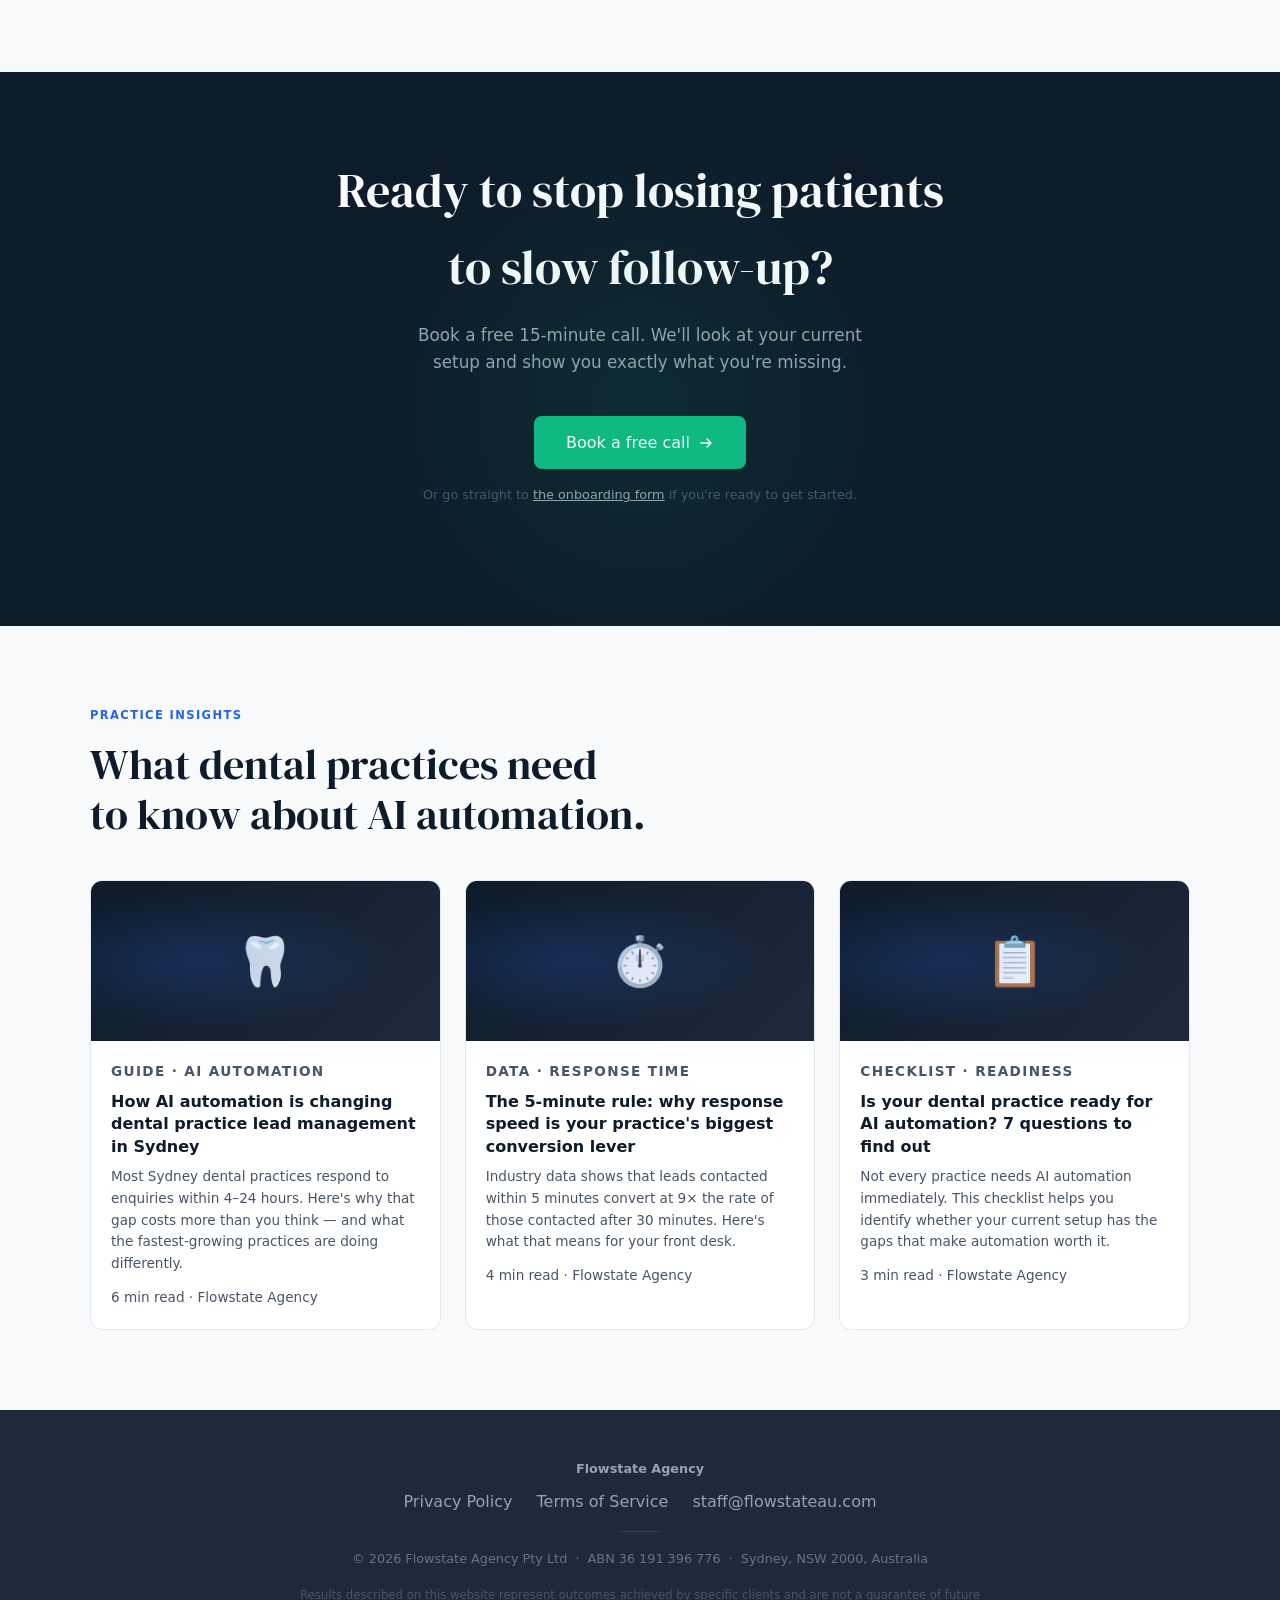
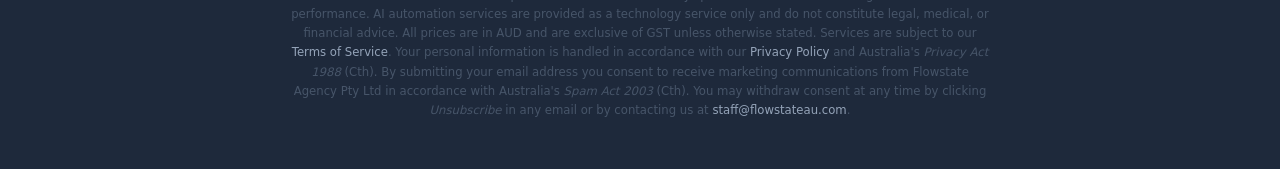
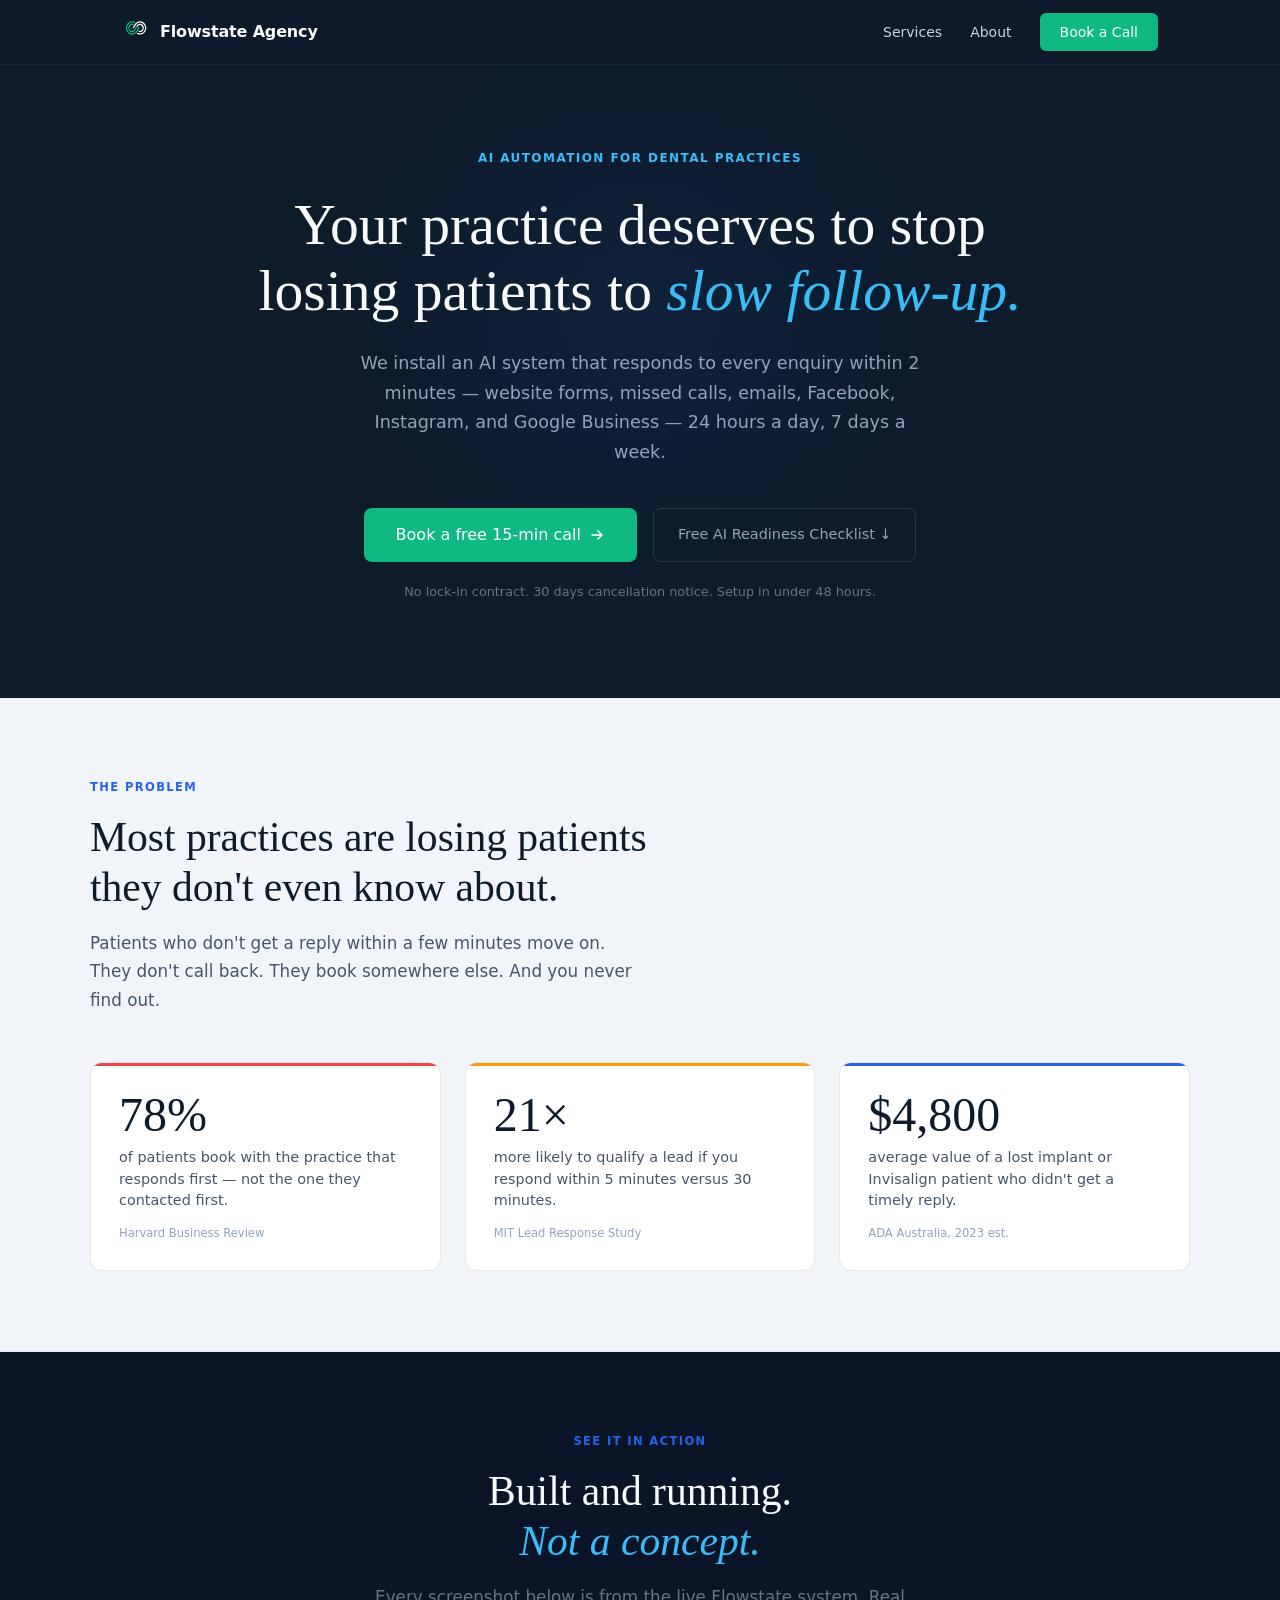
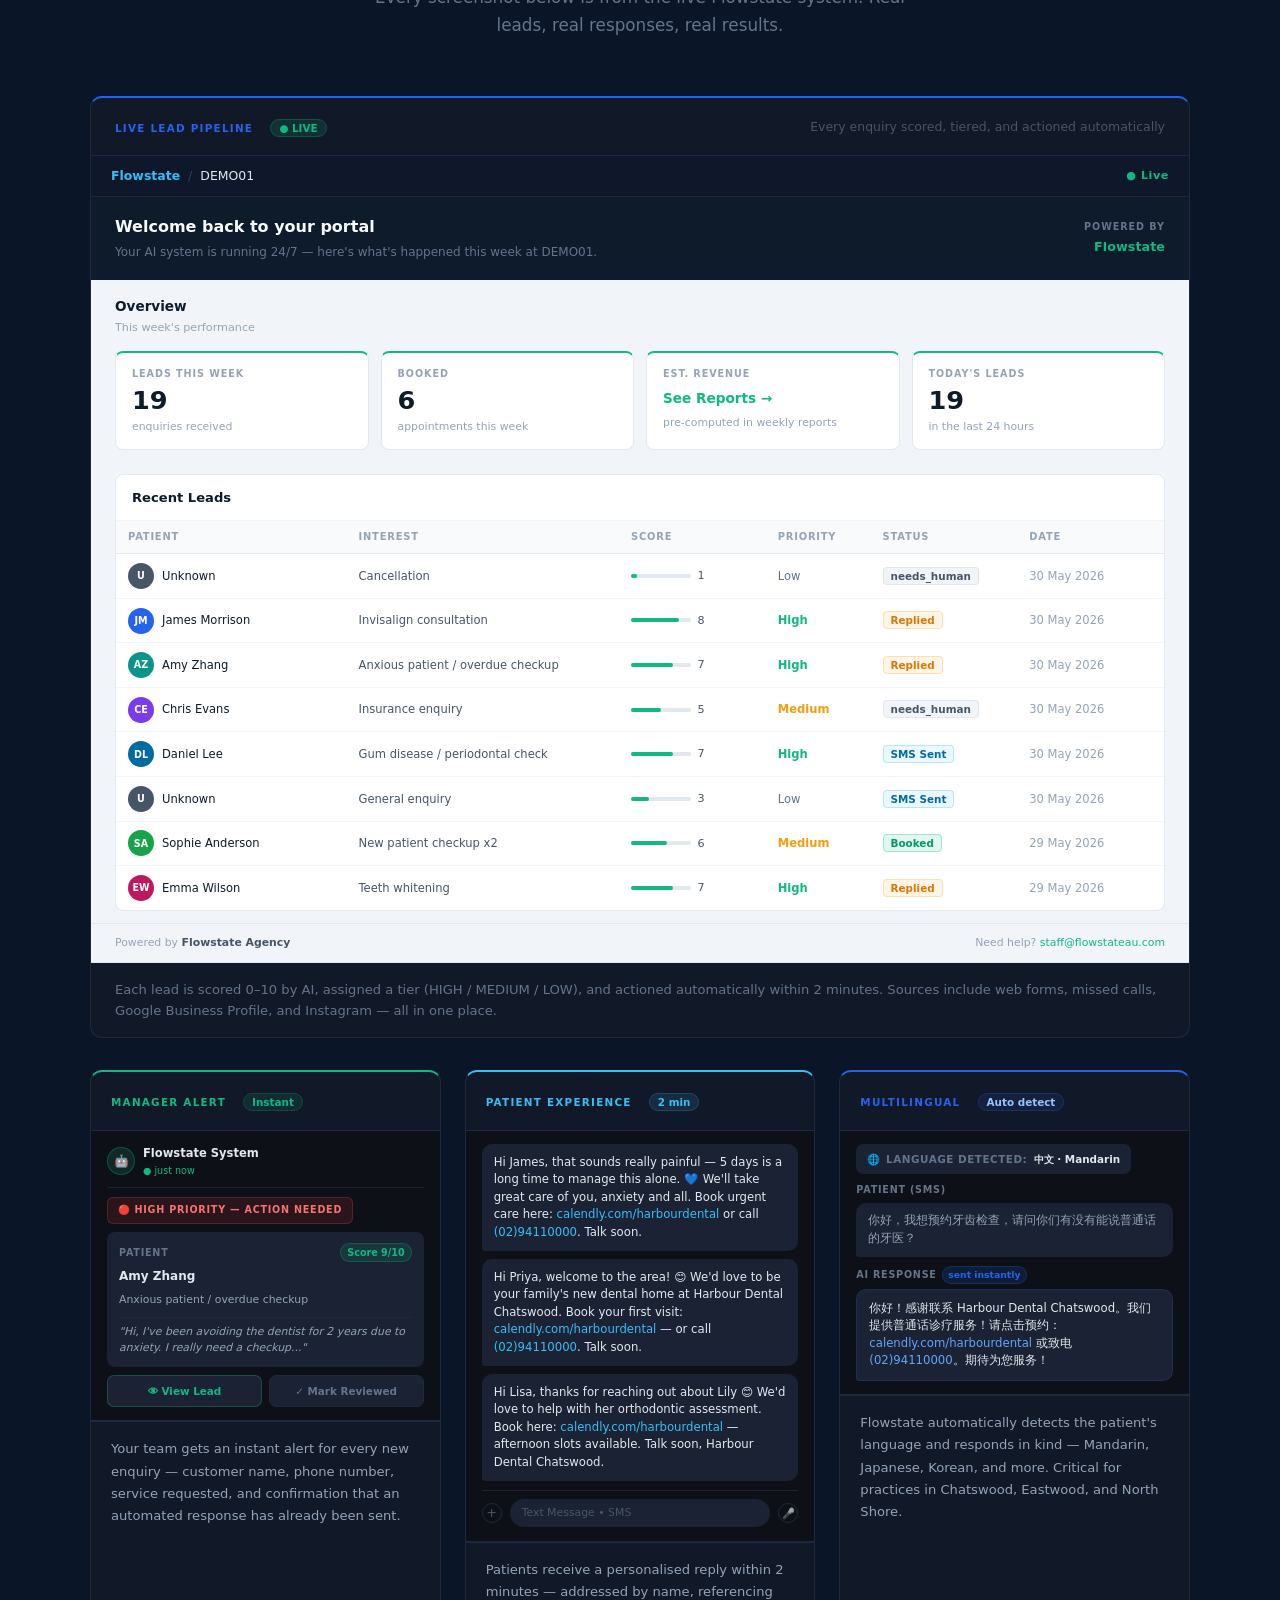
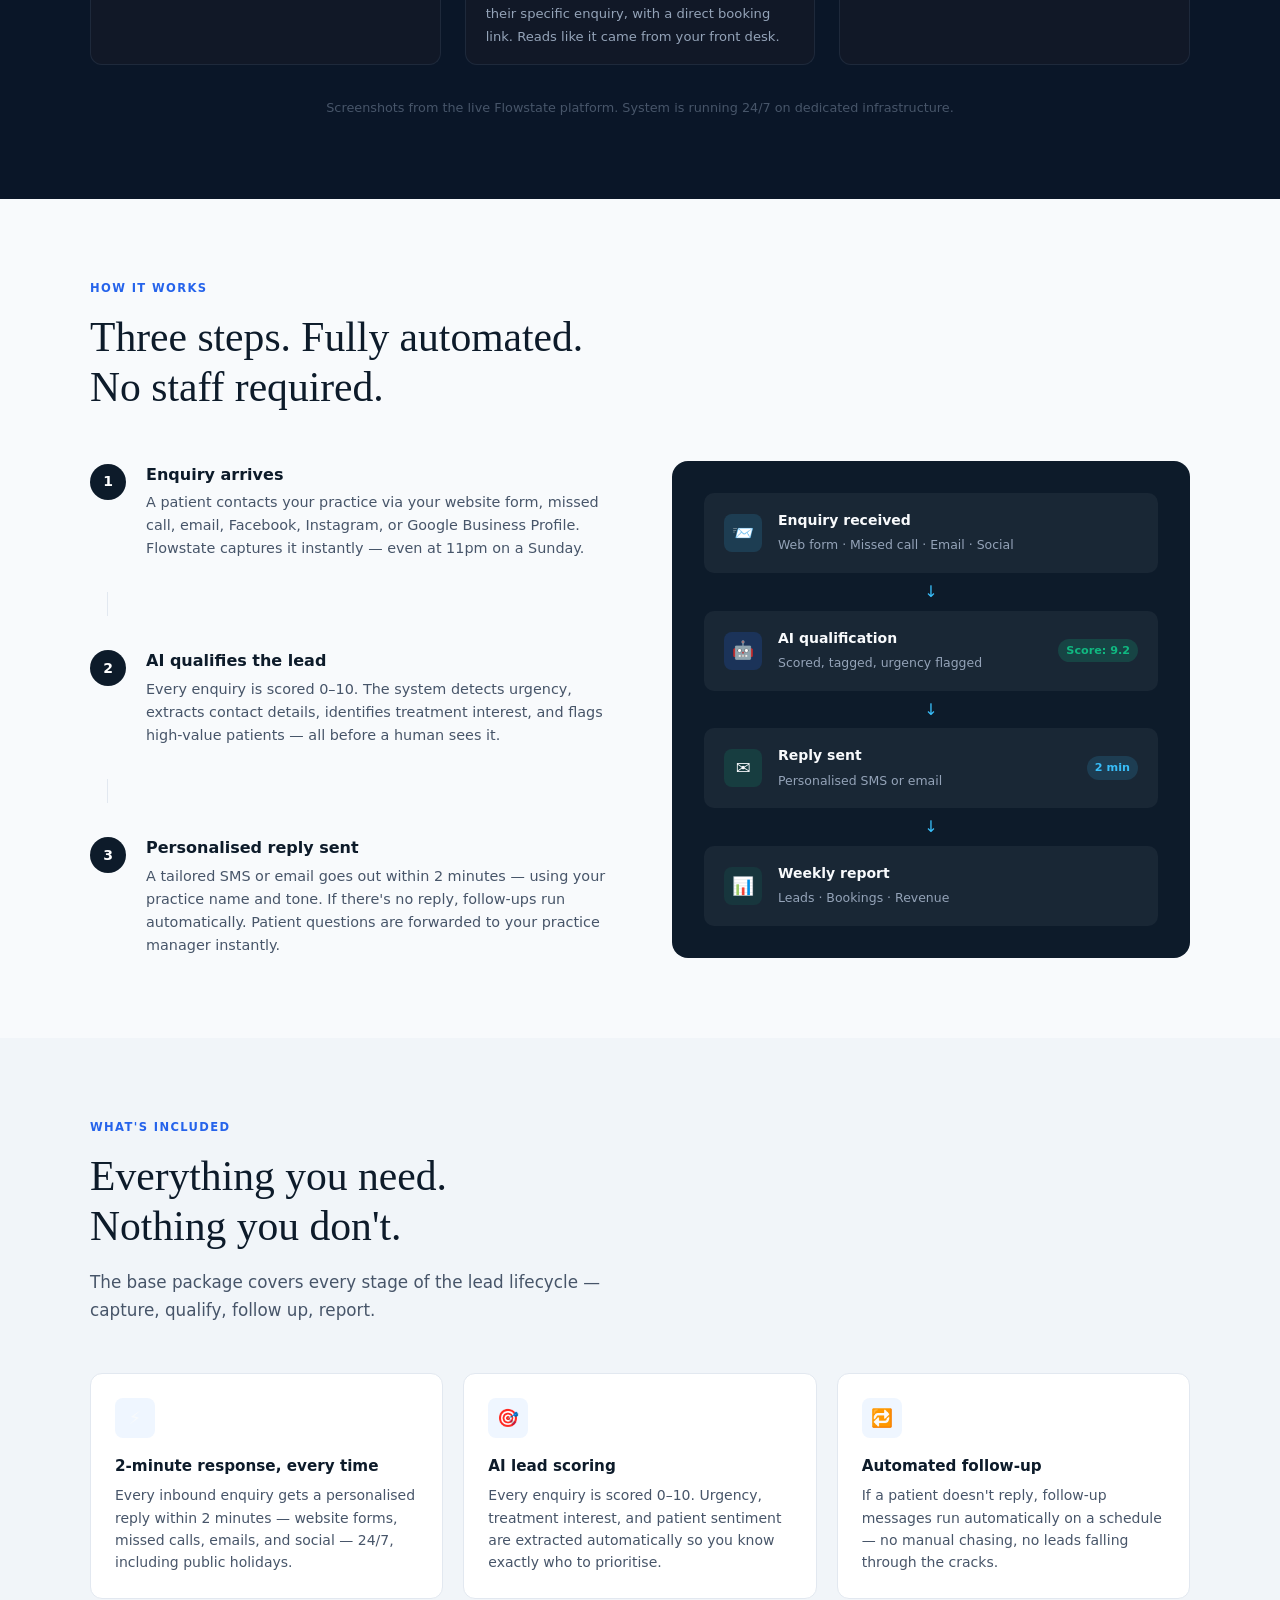
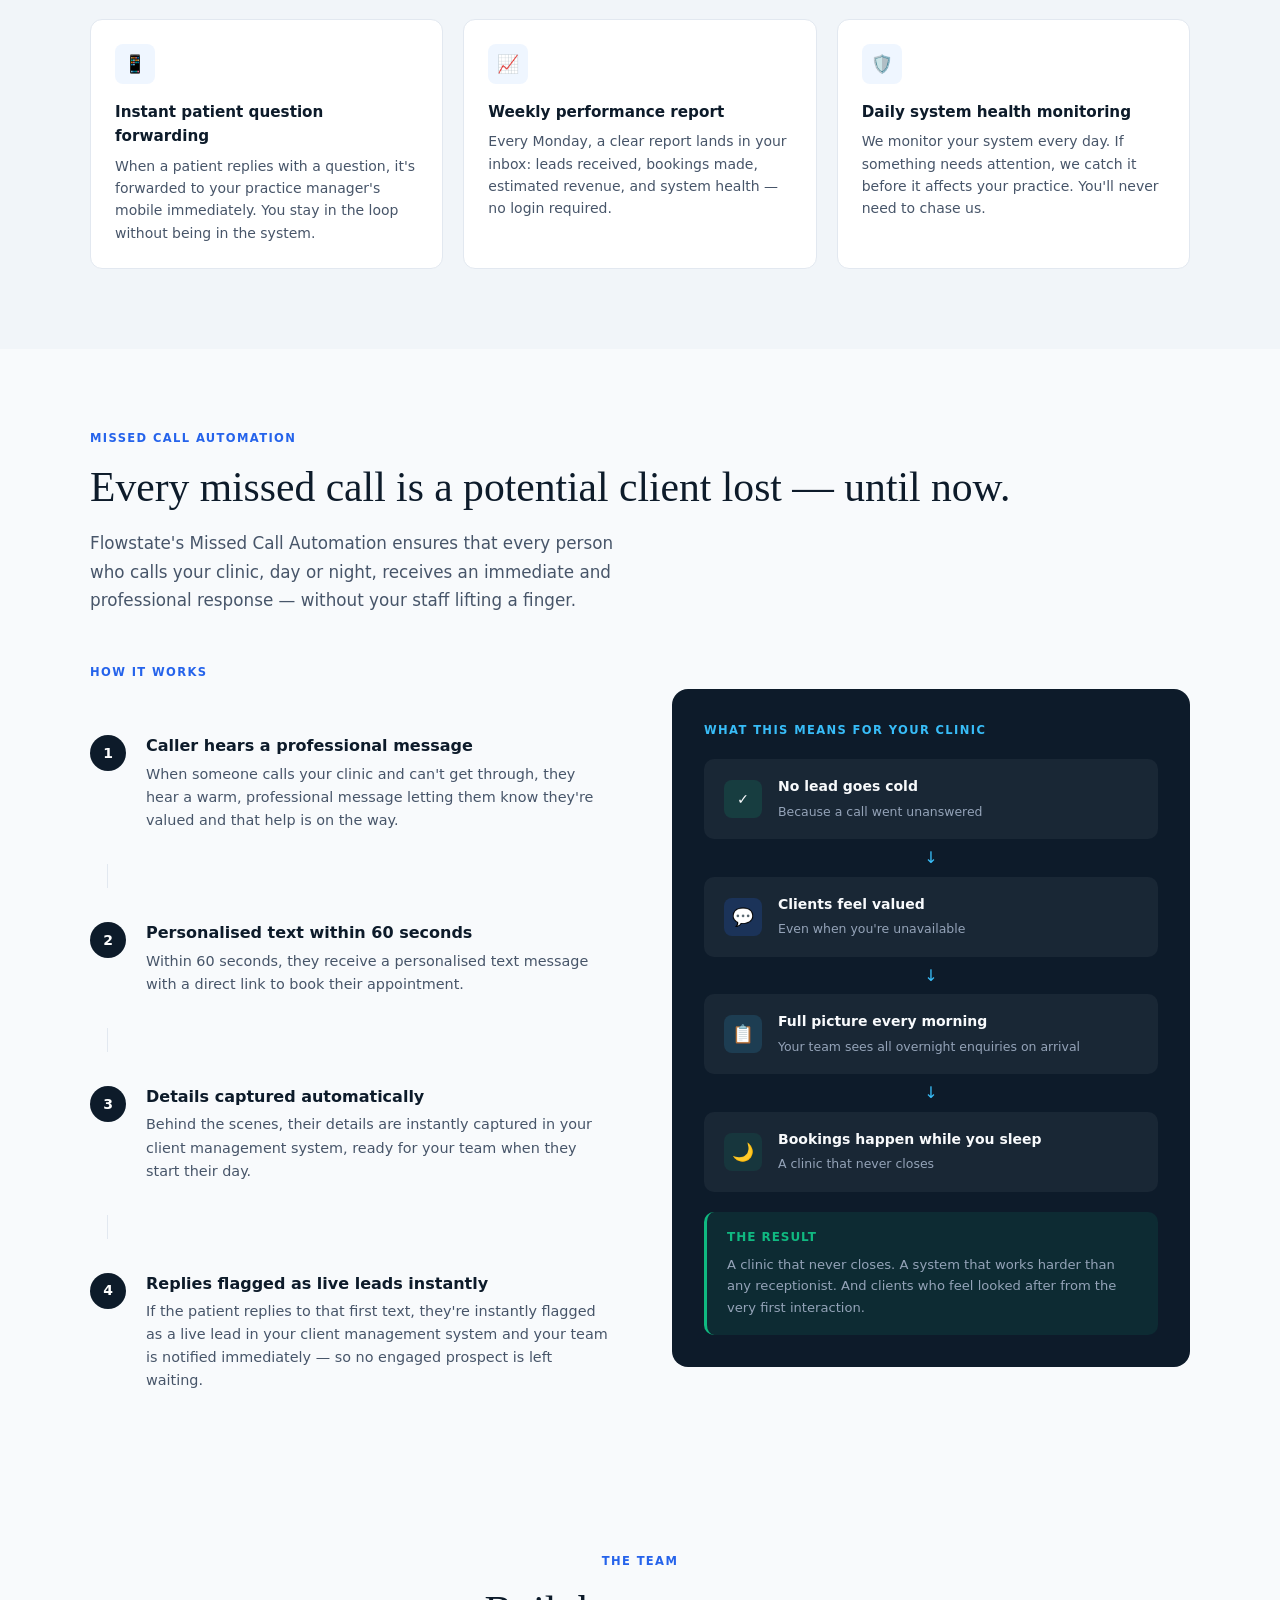
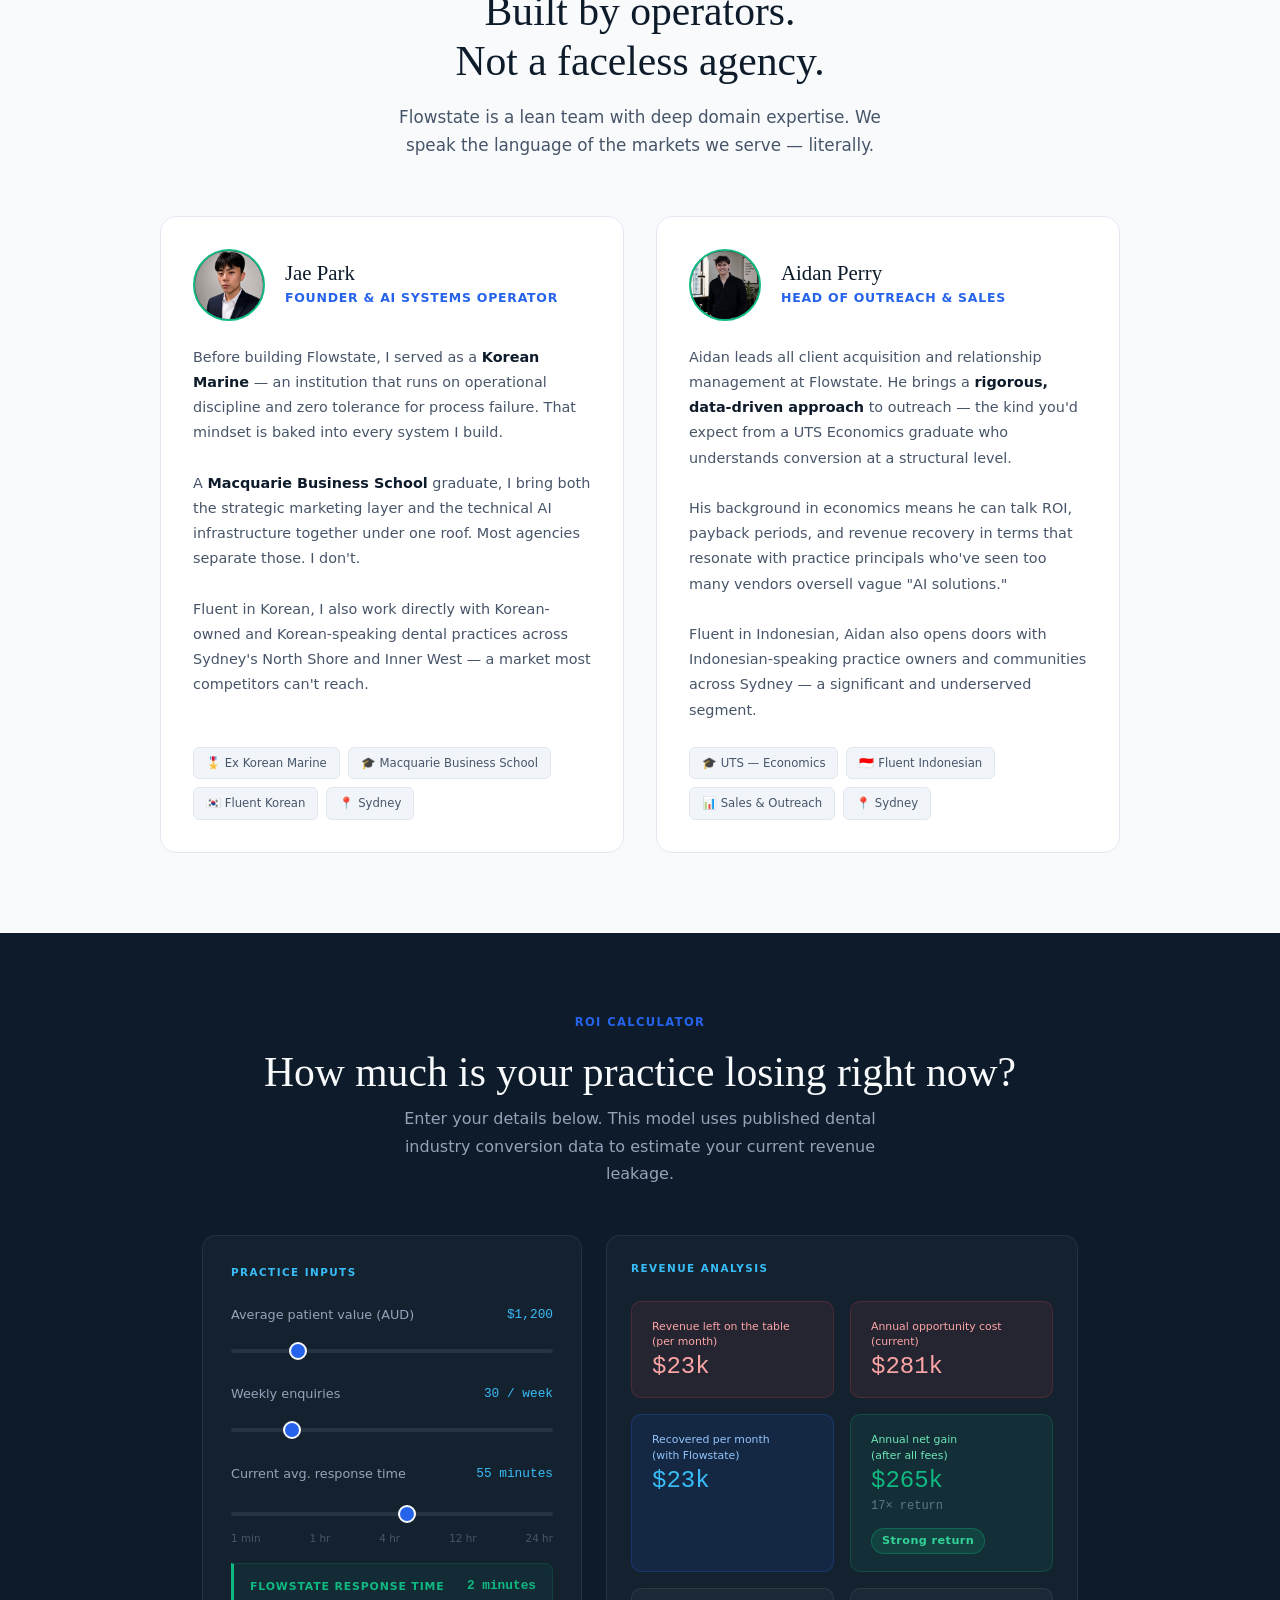
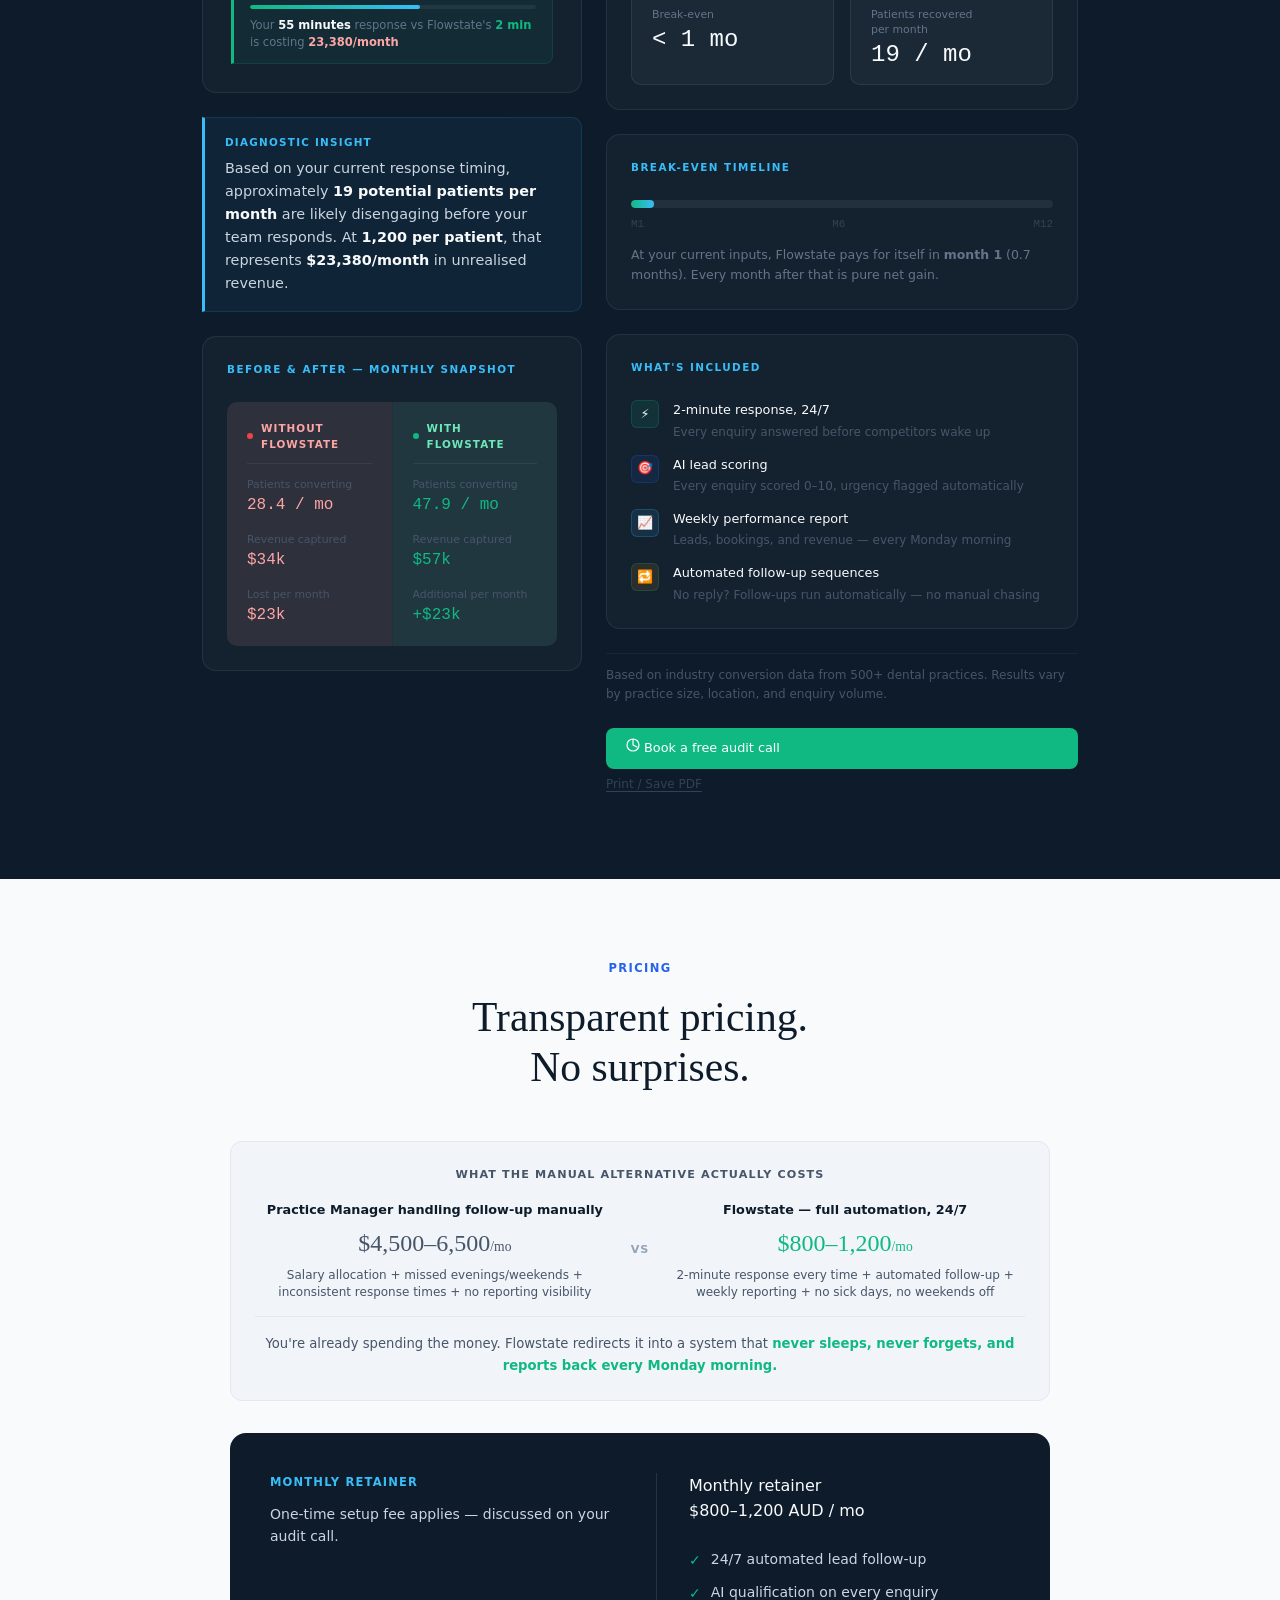
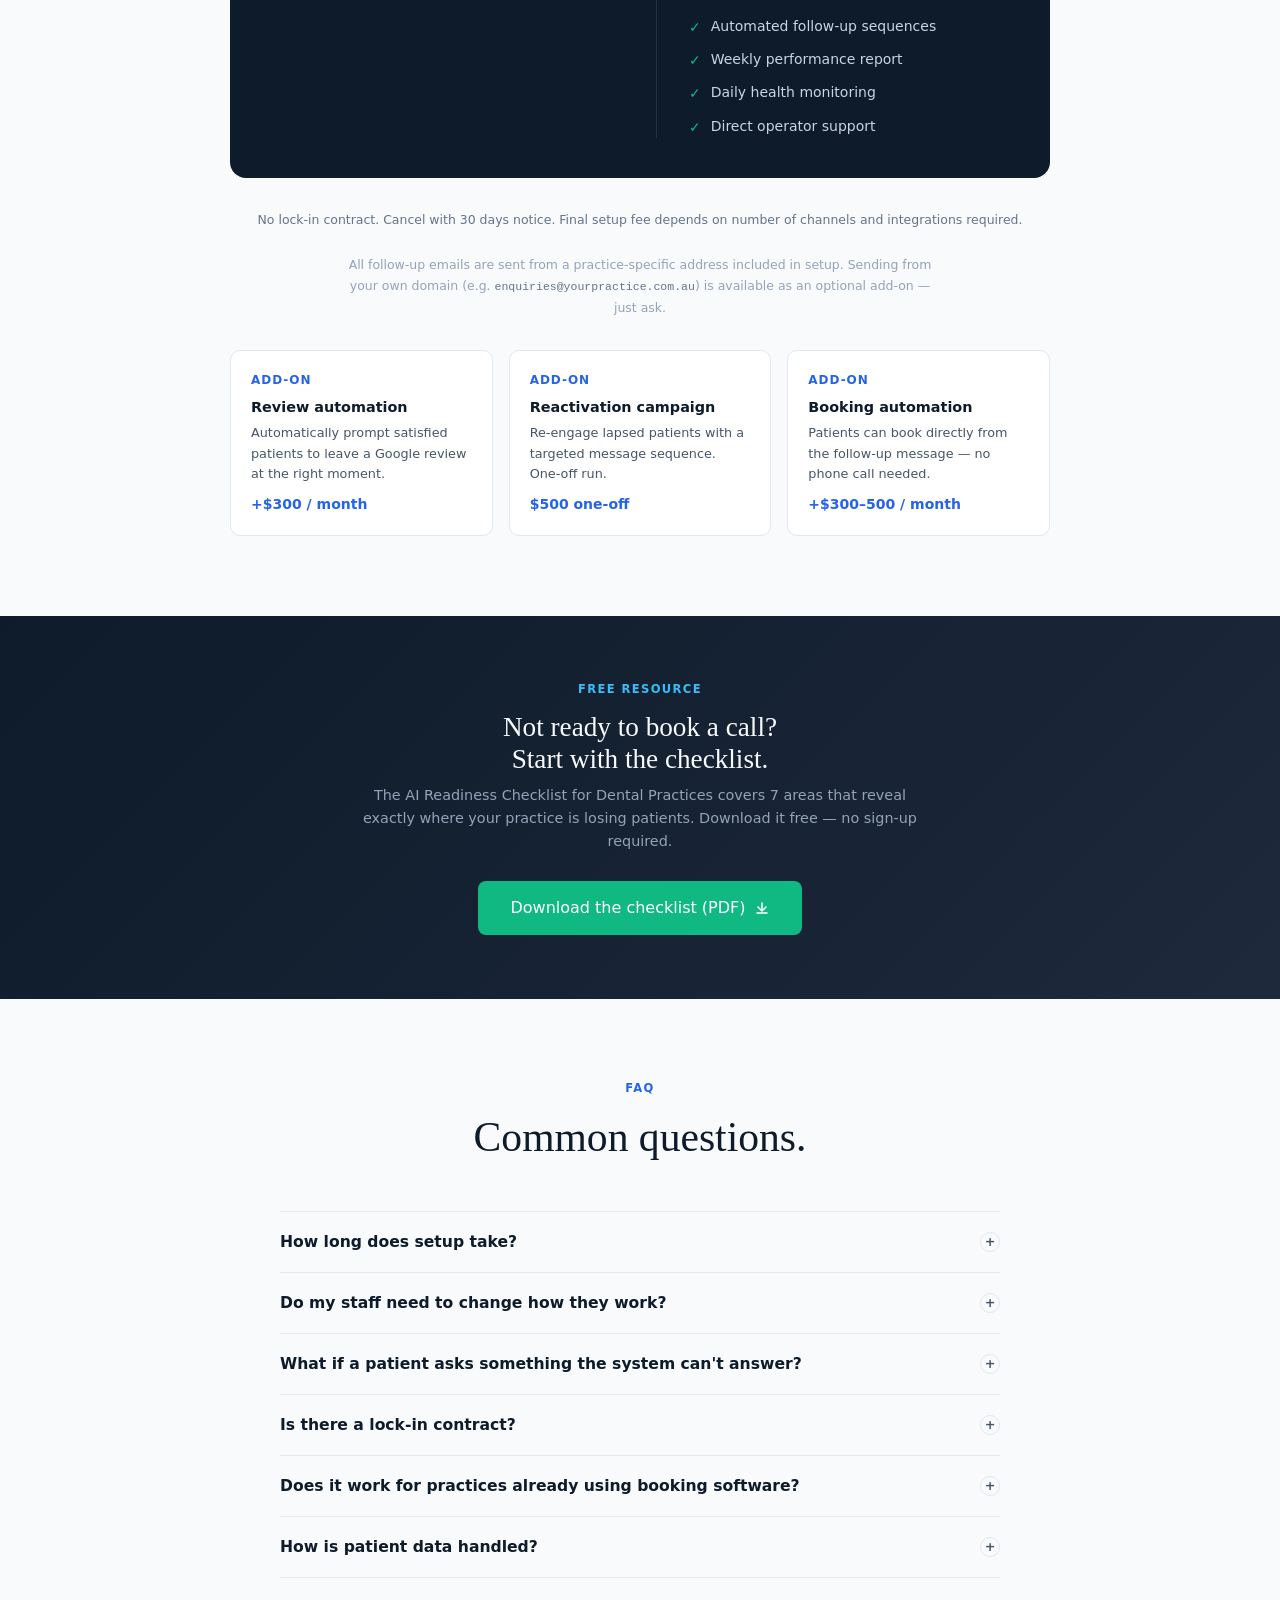
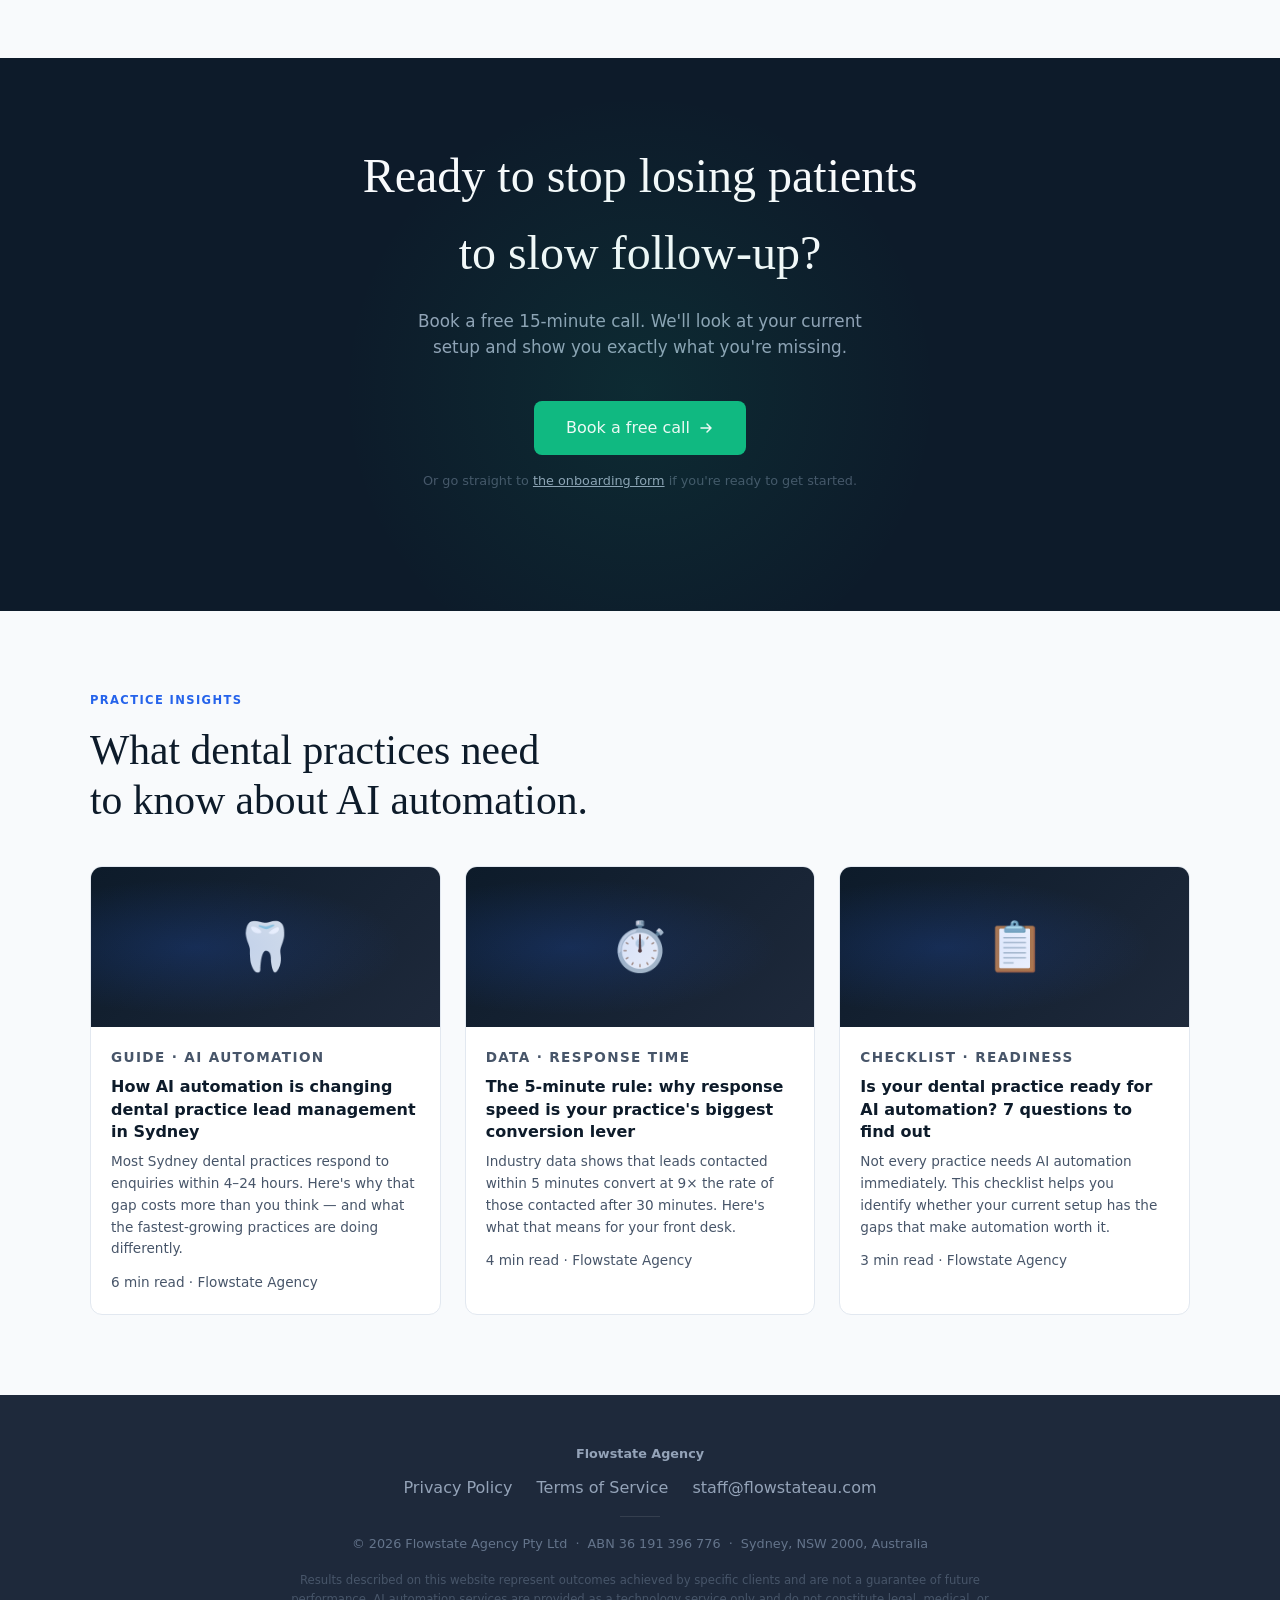
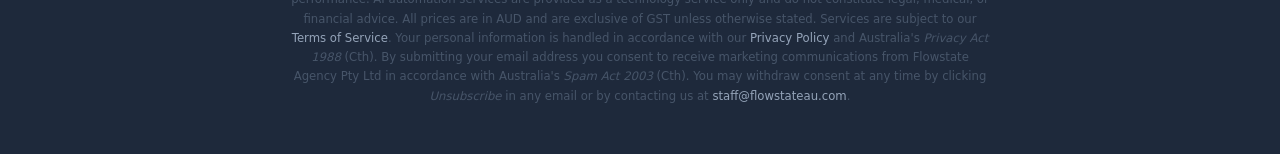
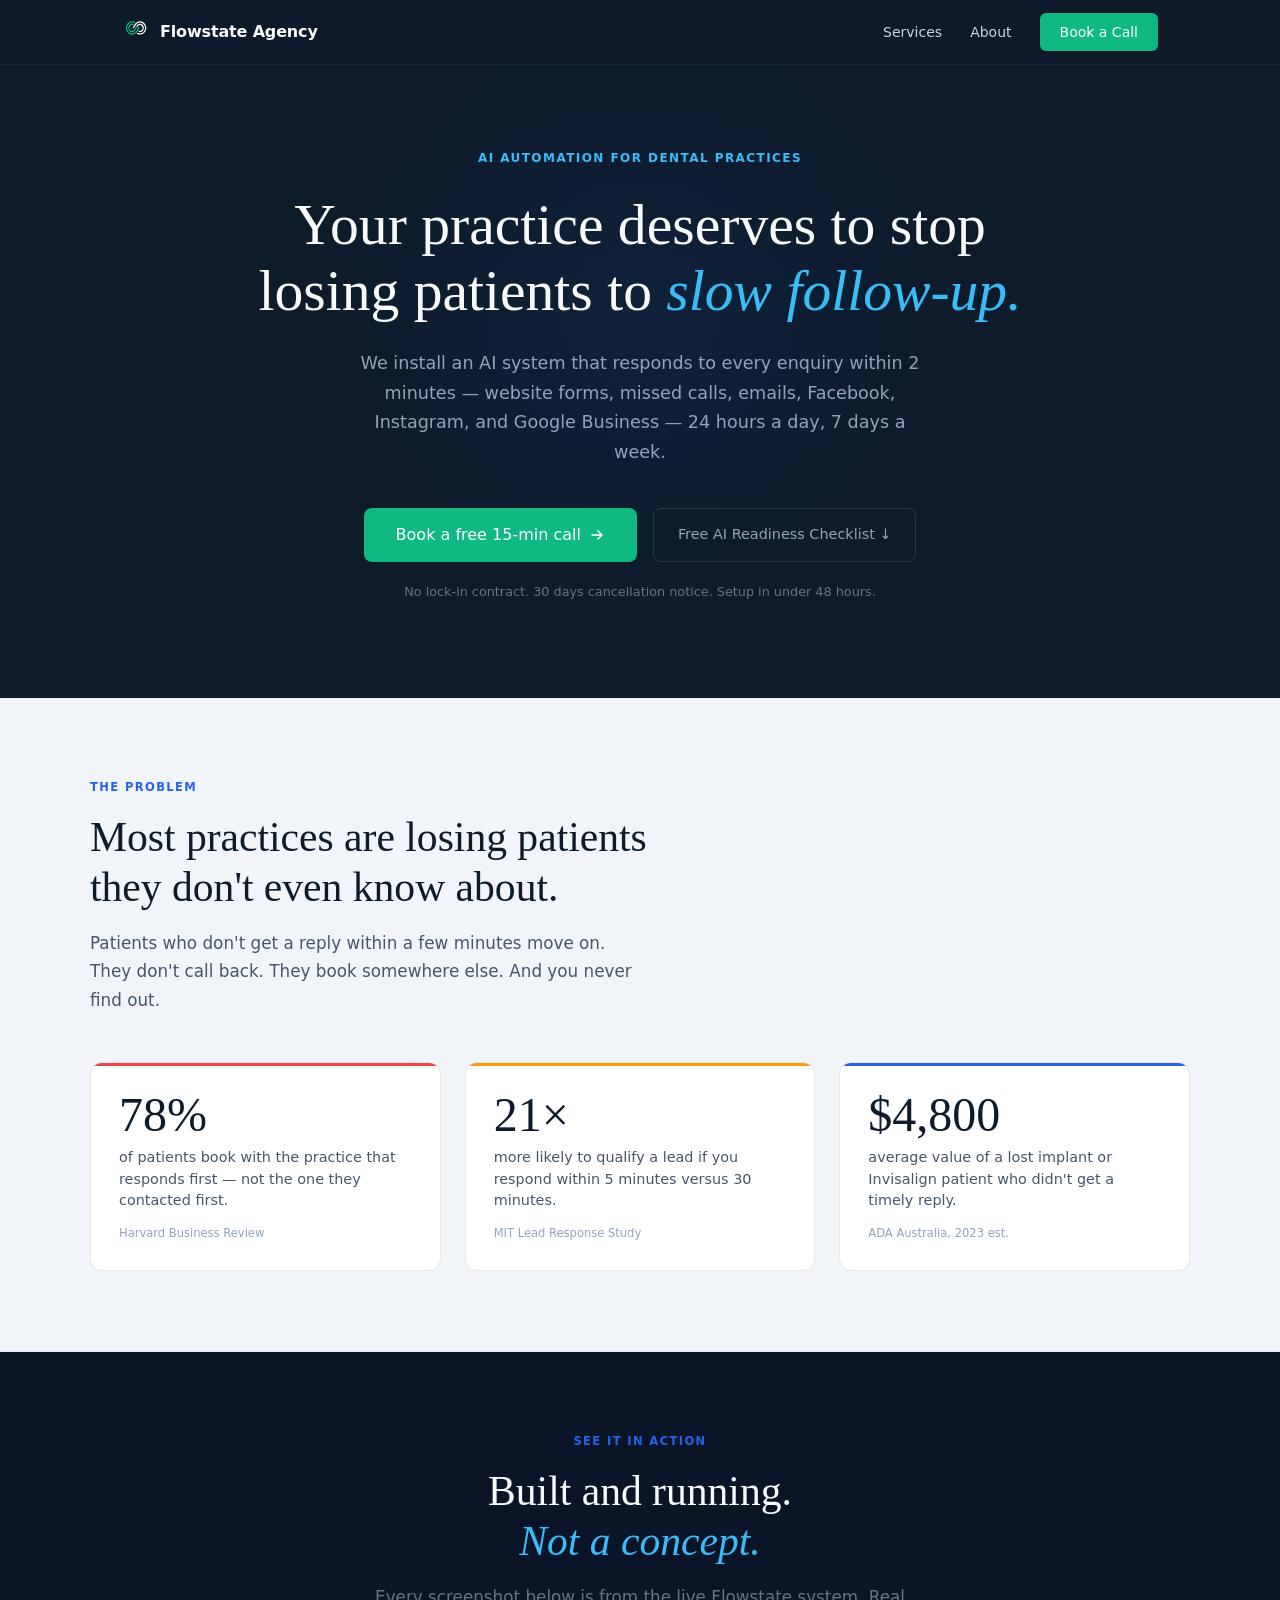
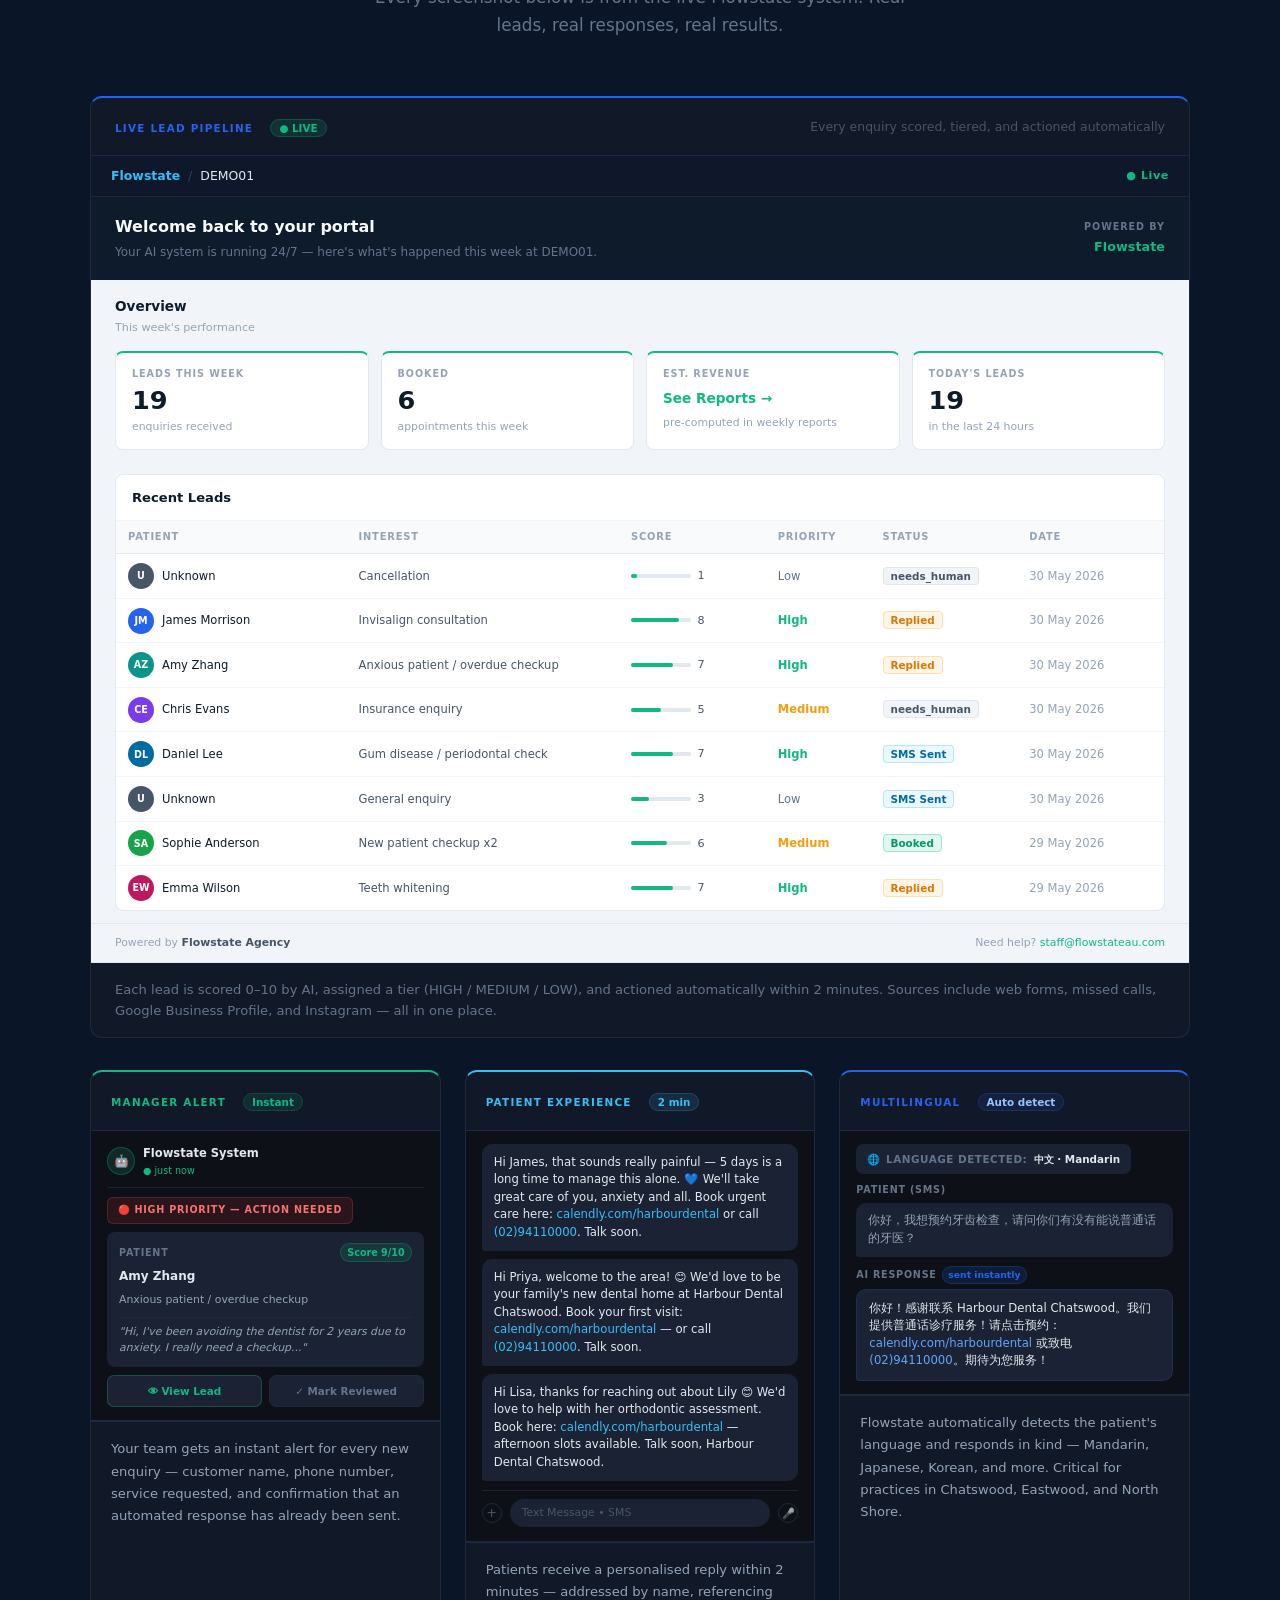
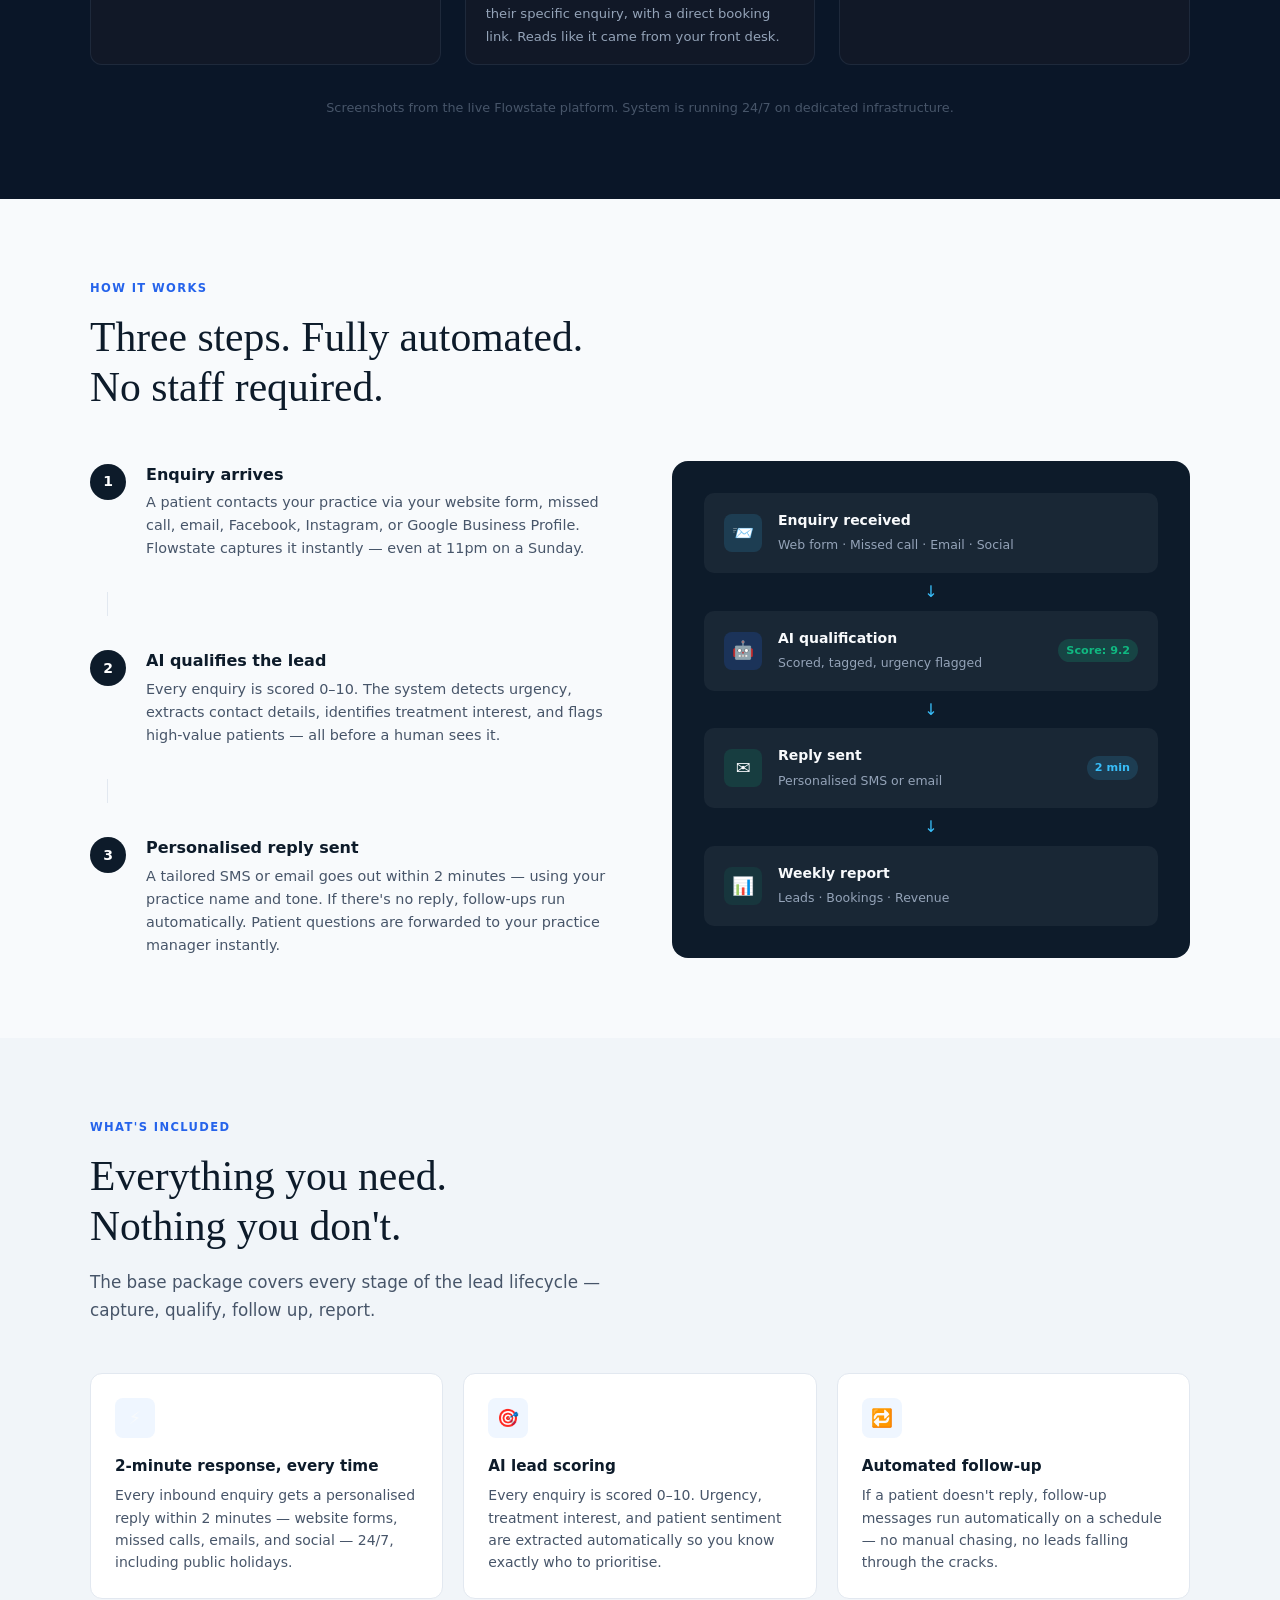
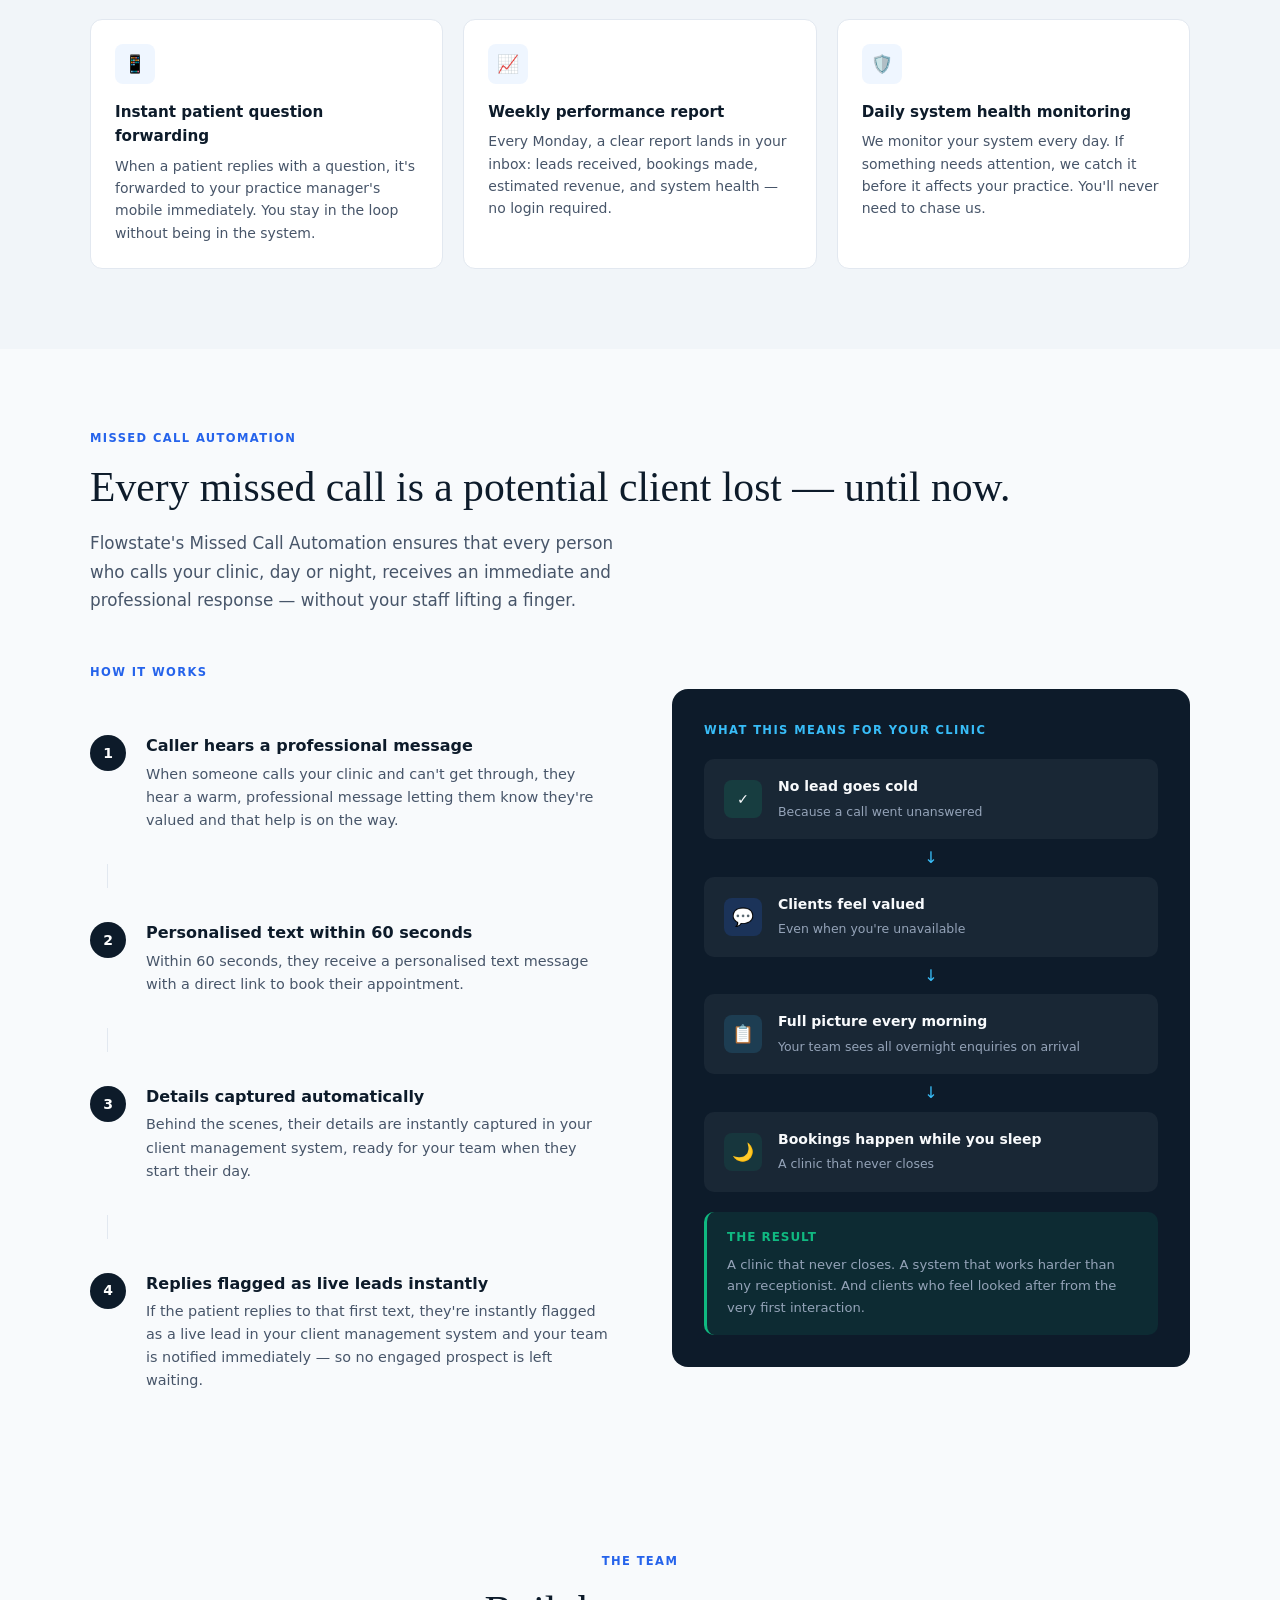
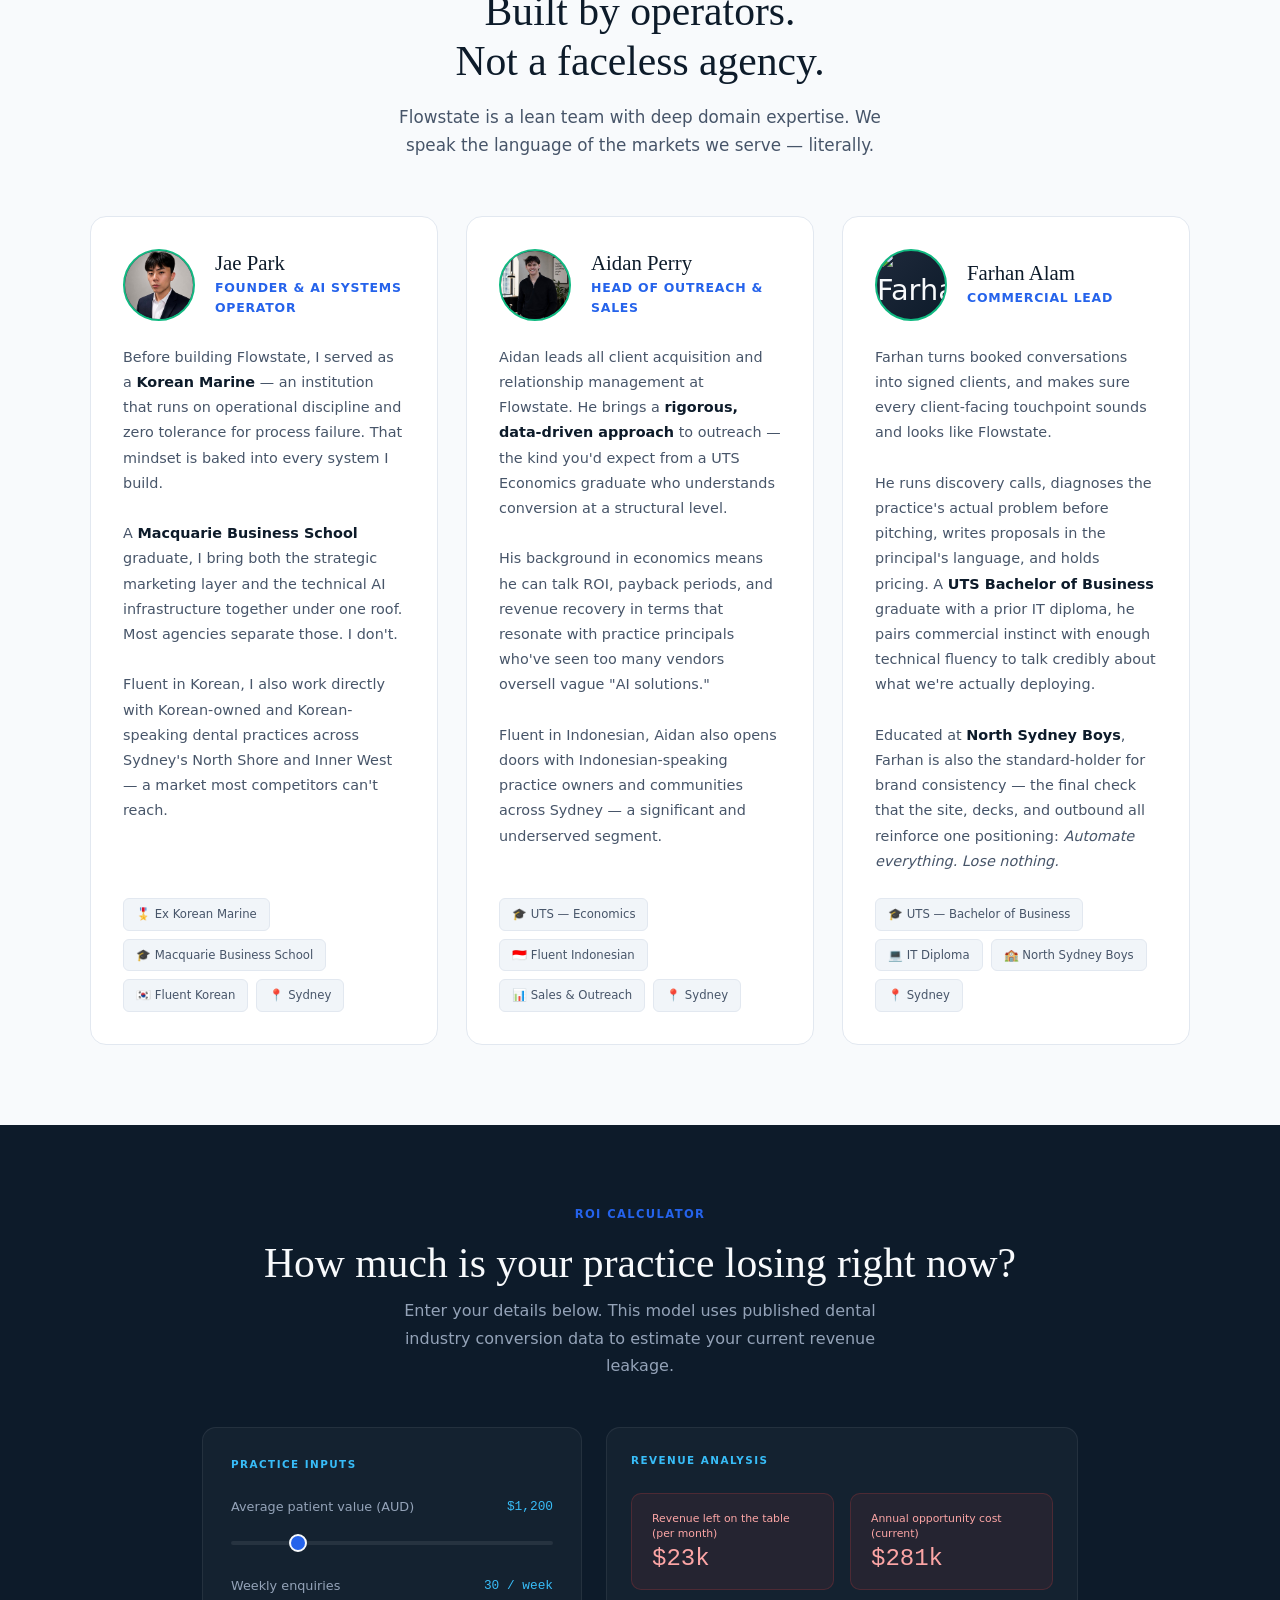
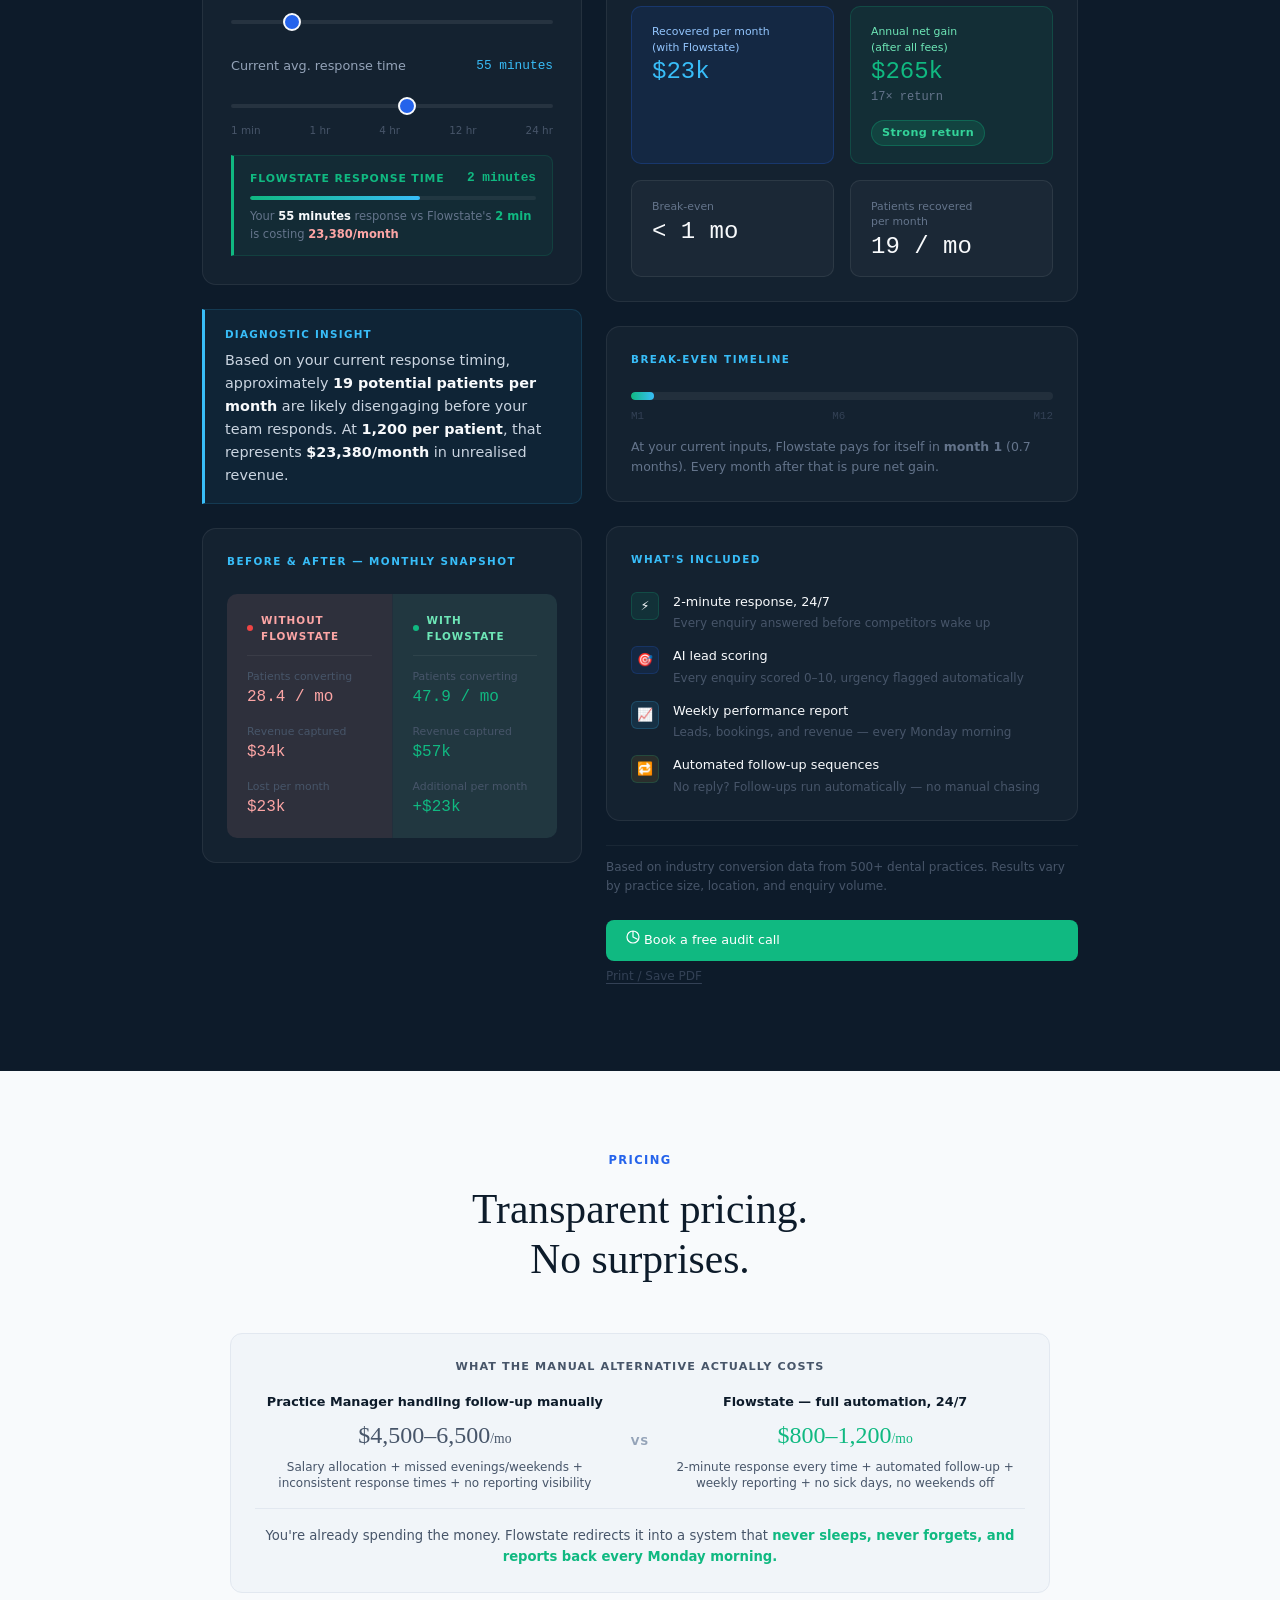
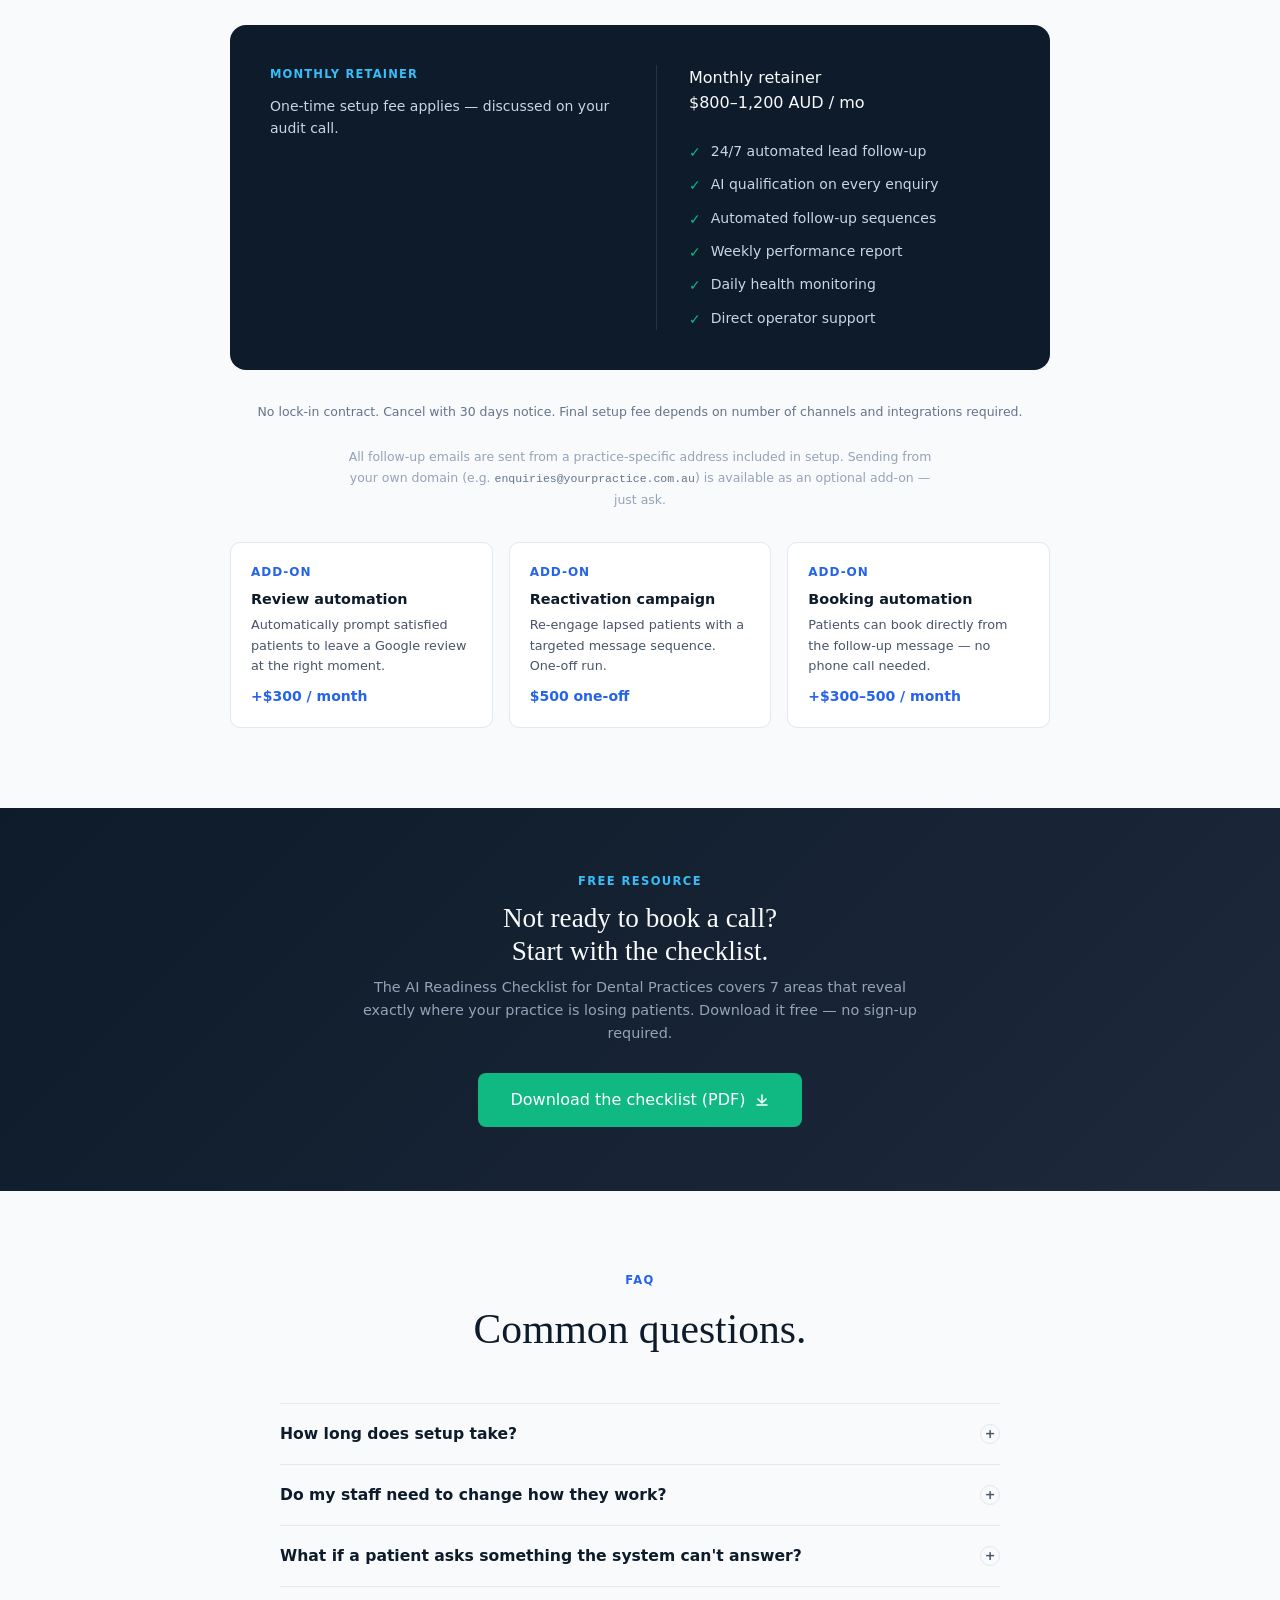
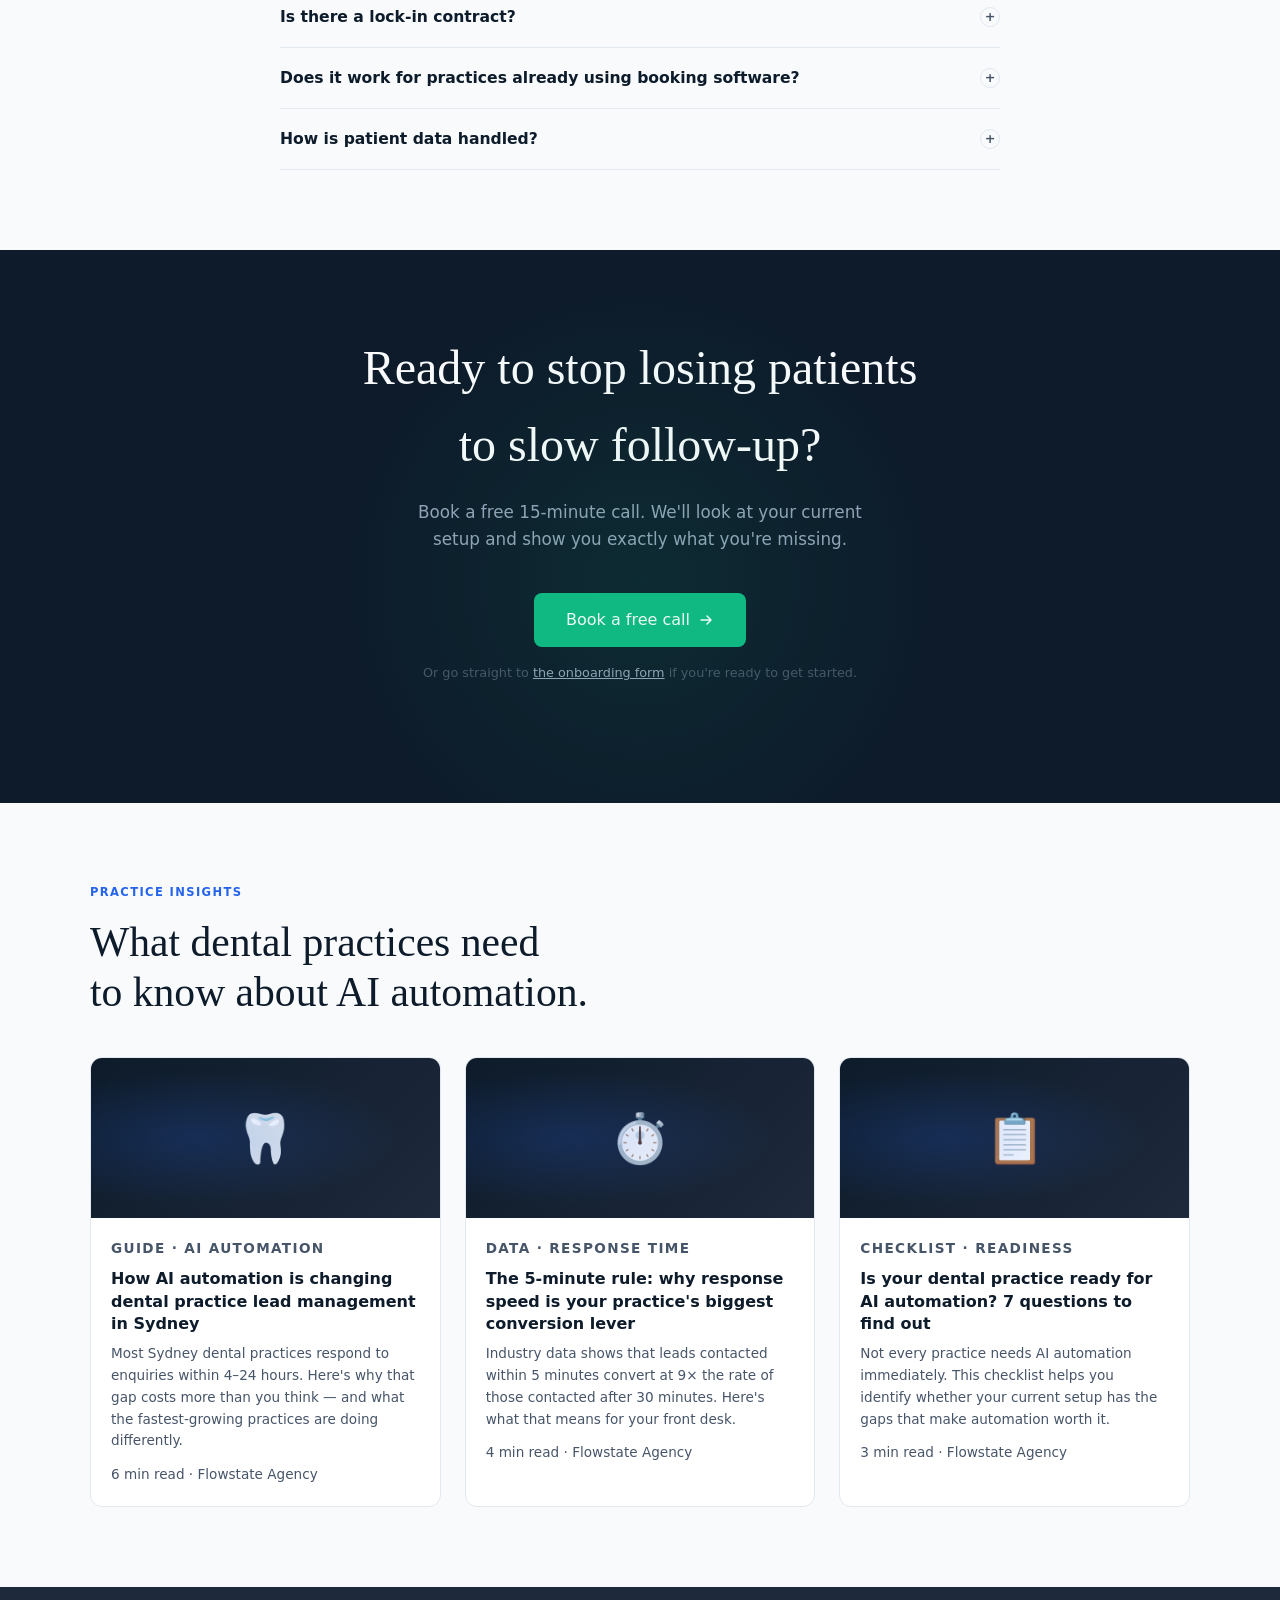
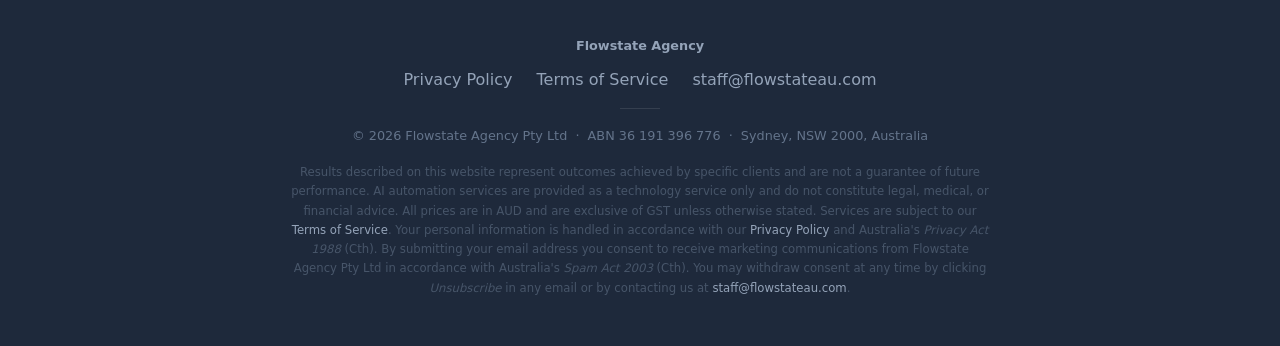
